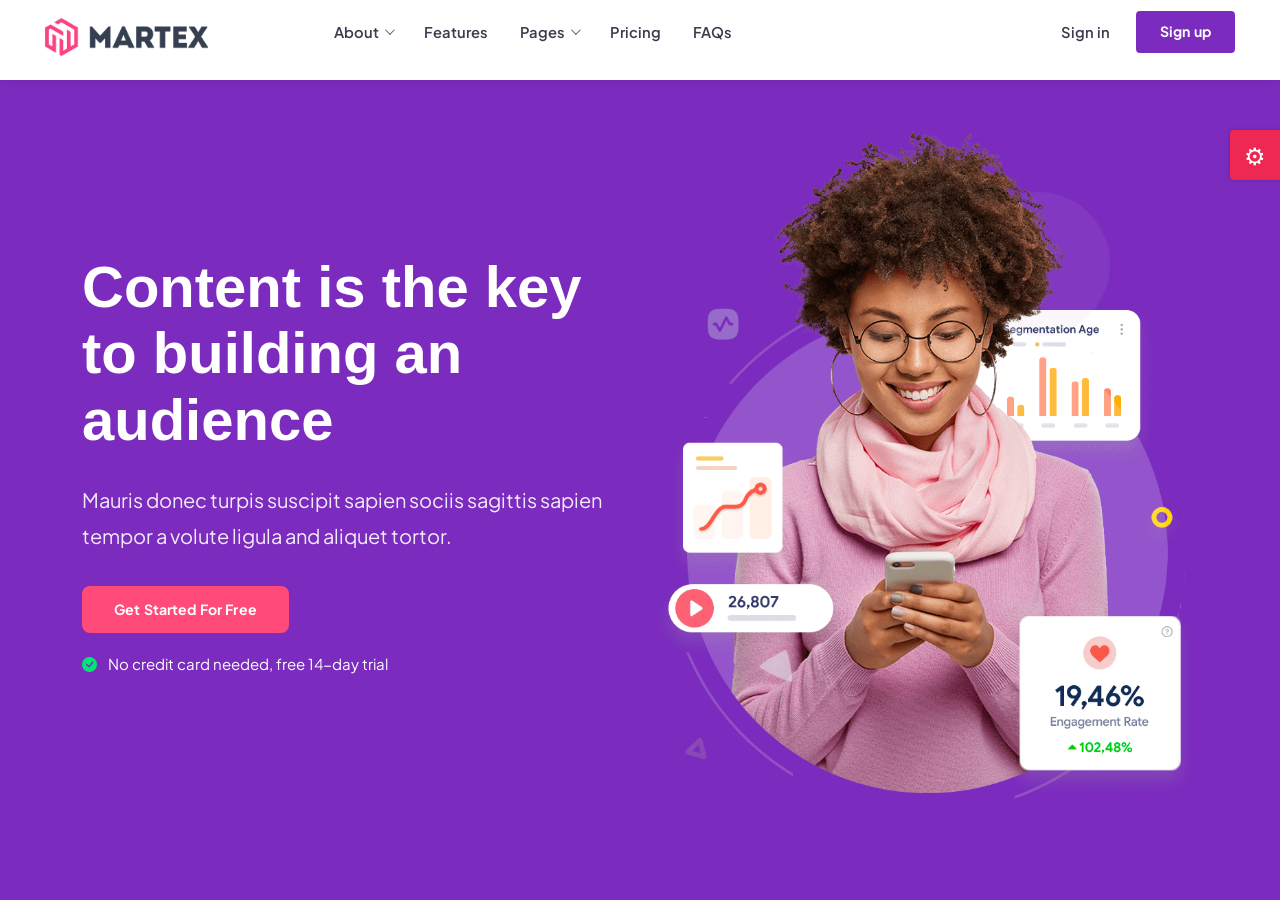
==== index.html @ 9a710af6 "Initial commit" ====
<!doctype html>
<html lang="en">

<head>
  <meta charset="utf-8">
  <meta name="viewport" content="width=device-width, initial-scale=1">
  <title>Martex - Tailwind CSS Software, SaaS &amp; Startup Template</title>
  <link href="https://cdn.jsdelivr.net/npm/bootstrap@5.3.3/dist/css/bootstrap.min.css" rel="stylesheet">
  <link rel="stylesheet" href="https://cdn.jsdelivr.net/npm/bootstrap-icons@1.11.3/font/bootstrap-icons.min.css">
  <!-- ✅ Your CSS -->
  <link rel="stylesheet" href="/css/style.css">
  <link rel="stylesheet" href="/css/responsive-style.css">
  
  <link rel="stylesheet" href="css/pink-theme.css" title="pink-theme">
  <link rel="alternate stylesheet" href="css/purple-theme.css" title="purple-theme">
  <link rel="alternate stylesheet" href="css/violet-theme.css" title="violet-theme">
  <link rel="alternate stylesheet" href="css/skyblue-theme.css" title="skyblue-theme">
  <link rel="alternate stylesheet" href="css/magenta-theme.css" title="magenta-theme">
  <link rel="alternate stylesheet" href="css/crocus-theme.css" title="crocus-theme">
  <link rel="alternate stylesheet" href="css/red-theme.css" title="red-theme">
  <link rel="alternate stylesheet" href="css/green-theme.css" title="green-theme">
</head>

<body>

  <div id="styleChanger" class="style-changer">

    <!-- Toggle Button -->
    <button class="changer-btn" id="toggleChanger">
      ⚙
    </button>

    <!-- Sidebar -->
    <div class="changer-body">

      <div class="text-center mb-4">
        <h5 class="theme-title">Dark Mode</h5>
        <p class="text-white">Color Scheme</p>
      </div>

      <div class="theme-grid">

        <img src="/assert/img/pink.jpg" onclick="chooseStyle('pink-theme',60)">

        <img src="/assert/img/purple.jpg" onclick="chooseStyle('purple-theme',60)">

        <img src="/assert/img/violet.jpg" onclick="chooseStyle('violet-theme',60)">

        <img src="/assert/img/skyblue.jpg" onclick="chooseStyle('skyblue-theme',60)">

        <img src="/assert/img/magenta.jpg" onclick="chooseStyle('magenta-theme',60)">

        <img src="/assert/img/crocus.jpg" onclick="chooseStyle('crocus-theme',60)">

        <img src="/assert/img/red.jpg" onclick="chooseStyle('red-theme',60)">

        <img src="/assert/img/green.jpg" onclick="chooseStyle('green-theme',60)">

      </div>

      <button class="btn btn-danger w-100 mt-4" onclick="resetTheme()">
        Reset Color
      </button>

    </div>

  </div>
  <div id="page" class="page font--jakarta">

    <!-- ═══════════════════════════════════════════
       HEADER
  ═══════════════════════════════════════════════ -->
    <header id="header" class="tra-menu navbar-light white-scroll w-full block">
      <div class="header-wrapper">

        <!-- Mobile top bar -->
        <div class="wsmobileheader clearfix">
          <span class="smllogo">
            <img src="/assert/img/logo-pink.png" alt="mobile-logo">
          </span>
          <a id="wsnavtoggle" class="wsanimated-arrow">
            <span></span>
          </a>
        </div>

        <!-- Desktop nav -->
        <div class="wsmainfull menu clearfix" id="wsmainfull">
          <div class="wsmainwp clearfix">

            <!-- Logo: dark version (white bg) -->
            <div class="desktoplogo">
              <a href="#hero-1" class="logo-black">
                <img class="light-theme-img" src="/assert/img/logo-pink.png" alt="logo">
                <img class="dark-theme-img" src="/assert/img/logo-pink-white.png" alt="logo">
              </a>
            </div>
            <!-- Logo: white version (transparent bg) -->
            <div class="desktoplogo">
              <a href="#hero-1" class="logo-white">
                <img src="/assert/img/logo-white.png" alt="logo">
              </a>
            </div>

            <nav class="wsmenu clearfix">
              <div class="overlapblackbg" id="overlay"></div>
              <ul class="wsmenu-list nav-theme">

                <!-- About (dropdown) -->
                <li aria-haspopup="true">
                  <span class="wsmenu-click" id="toggle-about">
                    <i class="wsmenu-arrow"></i>
                  </span>
                  <a href="#" class="h-link">About <i class="wsarrow"></i></a>
                  <ul class="sub-menu" id="sub-about">
                    <li><a href="#lnk-1">Why Martex?</a></li>
                    <li><a href="#lnk-2">Integrations</a></li>
                    <li><a href="#lnk-3">How It Works</a></li>
                    <li><a href="#features-2">Best Solutions</a></li>
                    <li><a href="#reviews-1">Testimonials</a></li>
                  </ul>
                </li>

                <!-- Features -->
                <li class="nl-simple" aria-haspopup="true">
                  <a href="#features-6" class="h-link">Features</a>
                </li>

                <!-- Pages (mega menu) -->
                <li aria-haspopup="true" class="mg_link">
                  <span class="wsmenu-click" id="toggle-pages">
                    <i class="wsmenu-arrow"></i>
                  </span>
                  <a href="#" class="h-link">Pages <span class="wsarrow"></span></a>
                  <div class="wsmegamenu w-75 clearfix" id="mega-pages">
                    <div class="container">
                      <div class="flex flex-wrap">
                        <ul class="lg:w-3/12 link-list">
                          <li class="fst-li"><a href="about.html">About Us</a></li>
                          <li><a href="team.html">Our Team</a></li>
                          <li><a href="careers.html">Careers <span class="sm-info">4</span></a></li>
                          <li><a href="career-role.html">Career Details</a></li>
                          <li><a href="contacts.html">Contact Us</a></li>
                        </ul>
                        <ul class="lg:w-3/12 link-list">
                          <li class="fst-li"><a href="features.html">Core Features</a></li>
                          <li><a href="projects.html">Our Projects</a></li>
                          <li><a href="project-details.html">Project Details</a></li>
                          <li><a href="reviews.html">Testimonials</a></li>
                          <li><a href="download.html">Download Page</a></li>
                        </ul>
                        <ul class="lg:w-3/12 link-list">
                          <li class="fst-li"><a href="pricing-1.html">Pricing Page #1</a></li>
                          <li><a href="pricing-2.html">Pricing Page #2</a></li>
                          <li><a href="faqs.html">FAQs Page</a></li>
                          <li><a href="help-center.html">Help Center</a></li>
                          <li><a href="404.html">404 Page</a></li>
                        </ul>
                        <ul class="lg:w-3/12 link-list">
                          <li class="fst-li"><a href="blog-listing.html">Blog Listing</a></li>
                          <li><a href="single-post.html">Single Blog Post</a></li>
                          <li><a href="login-2.html">Login Page</a></li>
                          <li><a href="signup-2.html">Signup Page</a></li>
                          <li><a href="reset-password.html">Reset Password</a></li>
                        </ul>
                      </div>
                    </div>
                  </div>
                </li>

                <!-- Pricing -->
                <li class="nl-simple" aria-haspopup="true">
                  <a href="pricing-1.html" class="h-link">Pricing</a>
                </li>

                <!-- FAQs -->
                <li class="nl-simple" aria-haspopup="true">
                  <a href="#faqs-3" class="h-link">FAQs</a>
                </li>

                <!-- Sign In -->
                <li class="nl-simple reg-fst-link mobile-last-link" aria-haspopup="true">
                  <a href="login-2.html" class="h-link">Sign in</a>
                </li>

                <!-- Sign Up -->
                <li class="nl-simple" aria-haspopup="true">
                  <a href="signup-2.html" class="btn r-04 btn--theme hover--tra-white last-link">Sign up</a>
                </li>

              </ul>
            </nav>
          </div>
        </div><!-- /wsmainfull -->

      </div>
    </header>
    <!-- /HEADER -->


    <!-- Hero Section -->

    <section id="hero-1" class="hero-section">
      <div class="container">
        <div class="row align-items-center">

          <!-- Left Content -->
          <div class="col-lg-6">
            <div class="hero-content">

              <h1 class="hero-title">
                Content is the key to building an audience
              </h1>

              <p class="hero-text">
                Mauris donec turpis suscipit sapien sociis sagittis sapien tempor a volute ligula and aliquet tortor.
              </p>

              <a href="#banner-3" class="btn hero-btn">
                Get Started For Free
              </a>

              <p class="hero-badge">
                <i class="bi bi-check-circle-fill"></i>
                No credit card needed, free 14-day trial
              </p>

            </div>
          </div>

          <!-- Right Image -->
          <div class="col-lg-6 text-center">
            <div class="hero-image">
              <img src="/assert/img/hero-1-img.png" alt="Hero Image" class="img-fluid">
            </div>
          </div>

        </div>
      </div>
    </section>
    <!-- End hero section -->
  </div><!-- /page -->

  <script src="https://cdn.jsdelivr.net/npm/bootstrap@5.3.8/dist/js/bootstrap.bundle.min.js"
    integrity="sha384-FKyoEForCGlyvwx9Hj09JcYn3nv7wiPVlz7YYwJrWVcXK/BmnVDxM+D2scQbITxI"
    crossorigin="anonymous"></script>
    <script src="/js/javascript.js"></script>

</body>

</html>
---- css/style.css ----
/* ============================================================
   MARTEX — Navigation CSS
   Matches: martex-tailwindcss.ibthemespro.com/demo-1.html
   Font: Plus Jakarta Sans (loaded via @import)
   ============================================================ */

@import url('https://fonts.googleapis.com/css2?family=Plus+Jakarta+Sans:wght@400;500;600;700;800&display=swap');

/* ─── CSS Variables ─────────────────────────────────────── */
:root {
  --pink:        #f74780;
  --pink-dark:   #e03268;
  --dark:        #1d1d1d;
  --dark-nav:    #0e0e1a;
  --text-nav:    #3b3b4f;
  --text-sub:    #5e6278;
  --white:       #ffffff;
  --light-bg:    #f8f9fc;
  --border:      #e8ecf0;
  --shadow-sm:   0 2px 12px rgba(0,0,0,.08);
  --shadow-md:   0 8px 40px rgba(0,0,0,.12);
  --radius:      6px;
  --transition:  all 0.3s ease;
}

/* ─── Reset / Base ──────────────────────────────────────── */
*, *::before, *::after { box-sizing: border-box; margin: 0; padding: 0; }

html { scroll-behavior: smooth; }

body {
  font-family: 'Plus Jakarta Sans', sans-serif;
  color: var(--text-nav);
  background: var(--white);
  -webkit-font-smoothing: antialiased;
}

a { text-decoration: none; color: inherit; }
ul { list-style: none; }
img { display: block; max-width: 100%; }

/* ─── Page Wrapper ──────────────────────────────────────── */
#page { width: 100%; }

/* ─── HEADER ────────────────────────────────────────────── */
#header {
  position: relative;
}

/* Transparent menu that turns white on scroll */
#header.tra-menu .header-wrapper {
  background: transparent;
  transition: var(--transition);
}

#header.tra-menu.white-scroll .header-wrapper,
#header.white-header .header-wrapper {
  background: var(--white);
  box-shadow: var(--shadow-sm);
}

.header-wrapper {
  position: fixed;
  top: 0;
  left: 0;
  right: 0;
  z-index: 1030;
  transition: background 0.35s ease, box-shadow 0.35s ease;
}

/* ─── MOBILE HEADER BAR ─────────────────────────────────── */
.wsmobileheader {
  display: none;
  align-items: center;
  justify-content: space-between;
  padding: 14px 20px;
  background: var(--white);
  border-bottom: 1px solid var(--border);
}

.smllogo img { max-height: 34px; width: auto; }

/* Hamburger / animated arrow */
#wsnavtoggle {
  display: flex;
  flex-direction: column;
  justify-content: center;
  gap: 5px;
  width: 30px;
  height: 30px;
  cursor: pointer;
}

#wsnavtoggle span,
#wsnavtoggle span::before,
#wsnavtoggle span::after {
  display: block;
  width: 24px;
  height: 2px;
  background: var(--dark);
  border-radius: 2px;
  transition: var(--transition);
}

#wsnavtoggle span { position: relative; }
#wsnavtoggle span::before,
#wsnavtoggle span::after {
  content: '';
  position: absolute;
  left: 0;
}
#wsnavtoggle span::before { top: -7px; }
#wsnavtoggle span::after  { top:  7px; }

/* Open state */
#wsnavtoggle.open span      { background: transparent; }
#wsnavtoggle.open span::before { transform: rotate(45deg);  top: 0; }
#wsnavtoggle.open span::after  { transform: rotate(-45deg); top: 0; }

/* ─── FULL-WIDTH MENU WRAPPER ───────────────────────────── */
.wsmainfull {
  padding: 0;
  width: 100%;
  position: relative;
}

.wsmainwp {
  max-width: 1230px;
  margin: 0 auto;
  padding: 0 20px;
  display: flex;
  align-items: center;
  height: 80px;
}

/* ─── DESKTOP LOGO ──────────────────────────────────────── */
.desktoplogo { flex-shrink: 0; margin-right: 40px; }
.desktoplogo img { max-height: 38px; width: auto; }

/* Logo swap: transparent bg shows white logo, white bg shows dark logo */
.logo-black  { display: inline-flex; }
.logo-white  { display: none; }

.dark-theme-img { display: none; }

/* ─── NAV ───────────────────────────────────────────────── */
.wsmenu { flex: 1; }

.wsmenu-list {
  display: flex;
  align-items: center;
  gap: 4px;
  height: 100% !important;           /* override inline style */
}

/* Top-level nav items */
.wsmenu-list > li {
  position: relative;
  height: 80px;
  display: flex;
  align-items: center;
}

.wsmenu-list > li > a.h-link,
.wsmenu-list > li > span.wsmenu-click + a.h-link {
  display: flex;
  align-items: center;
  gap: 4px;
  padding: 0 14px;
  font-size: 0.92rem;
  font-weight: 600;
  color: var(--text-nav);
  white-space: nowrap;
  transition: color 0.2s;
  cursor: pointer;
}

.wsmenu-list > li > a.h-link:hover { color: var(--pink); }

/* Arrow icon on dropdown triggers */
.wsarrow {
  display: inline-block;
  border: solid var(--text-sub);
  border-width: 0 1.5px 1.5px 0;
  padding: 3px;
  transform: rotate(45deg) translateY(-2px);
  transition: transform 0.2s;
  margin-left: 2px;
}

li:hover .wsarrow,
li.active .wsarrow {
  transform: rotate(-135deg) translateY(-2px);
}

/* Hide the click-span on desktop */
.wsmenu-click { display: none; }

/* ─── DROPDOWN SUB-MENU ─────────────────────────────────── */
.sub-menu {
  display: none !important;           /* hidden by default (override inline) */
  position: absolute;
  top: calc(100% - 2px);
  left: 0;
  min-width: 200px;
  background: var(--white);
  border: 1px solid var(--border);
  border-radius: var(--radius);
  box-shadow: var(--shadow-md);
  padding: 10px 0;
  z-index: 1100;
}

li:hover > .sub-menu { display: block !important; }

.sub-menu li a {
  display: block;
  padding: 9px 20px;
  font-size: 0.88rem;
  font-weight: 500;
  color: var(--text-sub);
  transition: color 0.2s, background 0.2s;
  white-space: nowrap;
}

.sub-menu li a:hover {
  color: var(--pink);
  background: #fdf0f4;
}

/* ─── MEGA MENU ─────────────────────────────────────────── */
.mg_link { position: static; }

.wsmegamenu {
  display: none !important;
  position: absolute;
  top: calc(100% - 2px);
  left: 50%;
  transform: translateX(-50%);
  width: 75vw;
  max-width: 860px;
  background: var(--white);
  border: 1px solid var(--border);
  border-radius: var(--radius);
  box-shadow: var(--shadow-md);
  padding: 28px 30px 22px;
  z-index: 1100;
}

.mg_link:hover > .wsmegamenu { display: block !important; }

.wsmegamenu .container { max-width: 100%; }

.wsmegamenu .link-list { padding: 0; }

.wsmegamenu .link-list li.fst-li { padding-top: 0; }

.wsmegamenu .link-list li a {
  display: block;
  padding: 7px 0;
  font-size: 0.87rem;
  font-weight: 500;
  color: var(--text-sub);
  transition: color 0.2s;
  white-space: nowrap;
}

.wsmegamenu .link-list li a:hover { color: var(--pink); }

/* Mega menu column grid */
.wsmegamenu .flex { display: flex; flex-wrap: wrap; }
.wsmegamenu .lg\:w-3\/12 { width: 25%; padding: 0 15px; }

/* Badge */
.sm-info {
  display: inline-flex;
  align-items: center;
  justify-content: center;
  min-width: 18px;
  height: 18px;
  padding: 0 5px;
  background: var(--pink);
  color: var(--white);
  font-size: 0.7rem;
  font-weight: 700;
  border-radius: 20px;
  margin-left: 6px;
  line-height: 1;
}

/* ─── RIGHT-SIDE LINKS (Sign in / Sign up) ──────────────── */
.wsmenu-list > li.reg-fst-link { margin-left: auto; }

.wsmenu-list .last-link { margin-left: 8px; }

/* Overlap overlay (mobile) */
.overlapblackbg { display: none; }

/* ─── BUTTON STYLES ─────────────────────────────────────── */
.btn {
  display: inline-flex;
  align-items: center;
  justify-content: center;
  padding: 9px 22px;
  font-size: 0.88rem;
  font-weight: 700;
  letter-spacing: 0.01em;
  border-radius: var(--radius);
  transition: var(--transition);
  cursor: pointer;
  border: 2px solid transparent;
  white-space: nowrap;
  line-height: 1.4;
}

.r-04 { border-radius: 4px; }

/* Theme button (pink) */
.btn--theme {
  background: var(--pink);
  color: var(--white);
  border-color: var(--pink);
}

.btn--theme:hover,
.hover--tra-white:hover {
  background: transparent;
  color: var(--pink);
  border-color: var(--pink);
}

/* ─── TRANSPARENT HEADER VARIANT ───────────────────────── */
/* When header is transparent (top of page), show white logo + white links */
#header.tra-menu:not(.white-scroll) .wsmenu-list > li > a.h-link {
  color: rgba(255,255,255,0.85);
}

#header.tra-menu:not(.white-scroll) .wsmenu-list > li > a.h-link:hover {
  color: var(--white);
}

#header.tra-menu:not(.white-scroll) .wsarrow {
  border-color: rgba(255,255,255,0.7);
}

#header.tra-menu:not(.white-scroll) .logo-black { display: none; }
#header.tra-menu:not(.white-scroll) .logo-white { display: inline-flex; }

#header.tra-menu:not(.white-scroll) .btn--theme {
  background: var(--white);
  color: var(--pink);
  border-color: var(--white);
}

#header.tra-menu:not(.white-scroll) .btn--theme:hover {
  background: transparent;
  color: var(--white);
  border-color: var(--white);
}

/* ─── UTILITY ───────────────────────────────────────────── */
.clearfix::after { content: ''; display: table; clear: both; }
.w-full { width: 100%; }

/* ════════════════════════════════════════════════════════════
   RESPONSIVE — Tablet ≤ 991px
   ════════════════════════════════════════════════════════════ */
@media (max-width: 991px) {

  /* Show mobile bar */
  .wsmobileheader { display: flex; }

  /* Desktop logo hidden */
  .desktoplogo { display: none !important; }

  /* Main wrapper becomes a slide-in drawer */
  .wsmainfull {
    position: fixed;
    top: 0;
    left: -280px;
    width: 280px;
    height: 100vh;
    background: var(--white);
    box-shadow: 4px 0 30px rgba(0,0,0,.15);
    overflow-y: auto;
    padding: 70px 0 40px;
    transition: left 0.35s cubic-bezier(0.4,0,0.2,1);
    z-index: 1032;
  }

  .wsmainfull.open { left: 0; }

  .wsmainwp {
    height: auto;
    padding: 0;
    display: block;
  }

  /* Overlay */
  .overlapblackbg {
    display: block;
    position: fixed;
    inset: 0;
    background: rgba(0,0,0,.5);
    z-index: 1031;
    opacity: 0;
    visibility: hidden;
    transition: opacity 0.35s ease, visibility 0.35s ease;
  }

  .wsmainfull.open ~ .overlapblackbg,
  .wsmenu.open .overlapblackbg {
    opacity: 1;
    visibility: visible;
  }

  /* Nav list stacked */
  .wsmenu { width: 100%; }
  .wsmenu-list { flex-direction: column; align-items: stretch; gap: 0; height: auto !important; }

  .wsmenu-list > li {
    height: auto;
    border-bottom: 1px solid var(--border);
  }

  .wsmenu-list > li > a.h-link {
    padding: 14px 22px;
    font-size: 0.95rem;
    color: var(--text-nav);
    justify-content: space-between;
  }

  /* Click toggle for mobile sub-menus */
  .wsmenu-click {
    display: flex;
    align-items: center;
    justify-content: center;
    position: absolute;
    right: 0;
    top: 0;
    width: 50px;
    height: 52px;
    cursor: pointer;
    z-index: 2;
  }

  .wsmenu-arrow {
    display: block;
    width: 8px;
    height: 8px;
    border: solid var(--text-sub);
    border-width: 0 2px 2px 0;
    transform: rotate(45deg);
    transition: transform 0.2s;
  }

  .ws-activearrow .wsmenu-arrow { transform: rotate(-135deg); }

  /* Sub-menu mobile */
  .sub-menu {
    position: static !important;
    display: none !important;
    box-shadow: none;
    border: none;
    border-radius: 0;
    padding: 0;
    background: var(--light-bg);
  }

  .sub-menu.mobile-open { display: block !important; }

  .sub-menu li a {
    padding: 11px 22px 11px 36px;
    border-bottom: 1px solid var(--border);
    font-size: 0.88rem;
  }

  /* Mega menu mobile */
  .wsmegamenu {
    position: static !important;
    display: none !important;
    transform: none !important;
    width: 100% !important;
    max-width: 100% !important;
    box-shadow: none;
    border: none;
    border-radius: 0;
    padding: 10px 0 0;
    background: var(--light-bg);
  }

  .wsmegamenu.mobile-open { display: block !important; }

  .wsmegamenu .flex { flex-direction: column; }
  .wsmegamenu .lg\:w-3\/12 { width: 100%; padding: 0; }

  .wsmegamenu .link-list li a {
    padding: 10px 22px 10px 36px;
    border-bottom: 1px solid var(--border);
  }

  /* Right-side auth links */
  .wsmenu-list > li.reg-fst-link { margin-left: 0; }
  .wsmenu-list > li.nl-simple.mobile-last-link > a,
  .wsmenu-list > li.nl-simple > a.last-link {
    margin: 16px 22px;
    width: calc(100% - 44px);
    justify-content: center;
  }

  .btn { width: auto; text-align: center; }
}

/* ════════════════════════════════════════════════════════════
   RESPONSIVE — Small Mobile ≤ 575px
   ════════════════════════════════════════════════════════════ */
@media (max-width: 575px) {
  .wsmainfull { width: 260px; left: -260px; }

  .wsmobileheader { padding: 12px 16px; }

  .smllogo img { max-height: 30px; }
}

/* ════════════════════════════════════════════════════════════
   SCROLL BEHAVIOR — JS helper classes
   ════════════════════════════════════════════════════════════ */

/* Once user scrolls down, add .scrolled to #header via JS */
#header.scrolled .header-wrapper {
  background: var(--white) !important;
  box-shadow: var(--shadow-sm) !important;
}

#header.scrolled .wsmenu-list > li > a.h-link { color: var(--text-nav); }
#header.scrolled .logo-black { display: inline-flex !important; }
#header.scrolled .logo-white { display: none !important; }
#header.scrolled .btn--theme {
  background: var(--pink);
  color: var(--white);
  border-color: var(--pink);
}


/* COLOR CHANGE */

:root{
    --theme-color:#7b2cbf;
}

.style-changer{
    position:fixed;
    top:100px;
    right:-250px;
    width:250px;
    z-index:9999;
    transition:.4s ease;
}

.style-changer.active{
    right:0;
}

.changer-btn{
    position:absolute;
    left:-50px;
    top:20px;
    width:50px;
    height:50px;
    border:none;
    background:#ef2853;
    color:#fff;
    font-size:24px;
    cursor:pointer;
    border-radius:5px 0 0 5px;
}

.changer-body{
    background:#2b2e37;
    padding:25px;
    min-height:400px;
}

.theme-title{
    color:#fff;
    border:2px solid #fff;
    padding:8px;
    border-radius:5px;
}

.theme-grid{
    display:grid;
    grid-template-columns:repeat(4,1fr);
    gap:10px;
}

.theme-grid img{
    width:50px;
    height:50px;
    border-radius:8px;
    cursor:pointer;
    transition:.3s;
}

.theme-grid img:hover{
    transform:scale(1.1);
}



/* HERO SECTON */
#hero-1 {
    position: relative;
    z-index: 3;
    width: 100%;

    background-image: url('./images/hero-1.jpg');
    background-repeat: no-repeat;
    background-position: center center;
    background-size: cover;
    background-attachment: fixed;

    padding-top: 130px;
    padding-bottom: 100px;
}

#hero-1:before {
    content: '';
    position: absolute;
    top: 0;
    left: 0;
    width: 100%;
    height: 100%;
    background: var(--overlay);
    z-index: -1;
} 

/* Custom Responsive Sizing and Spacing for Hero Section */

.hero-title {
  font-family: 'Jakarta', sans-serif;
  font-weight: 700;
  line-height: 1.25;
}

.hero-desc {
  padding-right: 2%;
}

.hero-badge {
  padding: 0 !important;
}



.hero-section {
    padding: 120px 0 80px;
    background: linear-gradient(135deg, #7b3ff2, #9d4edd);
    overflow: hidden;
}

.hero-content {
    color: #fff;
}

.hero-title {
    font-size: 58px;
    font-weight: 700;
    line-height: 1.15;
    margin-bottom: 25px;
}

.hero-text {
    font-size: 20px;
    line-height: 1.8;
    margin-bottom: 30px;
    opacity: 0.9;
}

.hero-btn {
    background: #ff4d7d;
    color: #fff;
    padding: 14px 32px;
    border-radius: 6px;
    font-weight: 600;
    text-decoration: none;
    display: inline-block;
    transition: .3s;
}

.hero-btn:hover {
    background: #fff;
    color: #7b3ff2;
}

.hero-badge {
    margin-top: 20px;
    font-size: 15px;
    color: #fff;
}

.hero-badge i {
    margin-right: 8px;
    color: #00e676;
}

.hero-image img {
    max-width: 100%;
    animation: float 4s ease-in-out infinite;
}

@keyframes float {
    0% {
        transform: translateY(0);
    }

    50% {
        transform: translateY(-12px);
    }

    100% {
        transform: translateY(0);
    }
}

/* Tablet */
@media (max-width: 991px) {
    .hero-section {
        padding: 100px 0 60px;
        text-align: center;
    }

    .hero-title {
        font-size: 42px;
    }

    .hero-image {
        margin-top: 50px;
    }
}

/* Mobile */
@media (max-width: 576px) {
    .hero-title {
        font-size: 32px;
    }

    .hero-text {
        font-size: 16px;
    }

    .hero-btn {
        width: 100%;
        padding: 12px 20px;
    }

    .hero-badge {
        font-size: 14px;
    }
}


:root{
    --theme-color:#7b2cbf;
}

.btn--theme,
.hero-btn{
    background: var(--theme-color);
    border-color: var(--theme-color);
}

.hero-section{
    background: var(--theme-color);
}


.style-changer {
    position: fixed;
    top: 100px;
    right: -238px;
    width: 238px;
    z-index: 9999;
    transition: all .4s ease;
}

.style-changer.active {
    right: 0;
}









/* .................................................................... */


/* =========================
   STYLE CHANGER
========================= */

.style-changer {
    position: fixed;
    top: 100px;
    right: -238px;
    width: 238px;
    z-index: 9999;
    transition: all 0.4s ease-in-out;
}

.style-changer.active {
    right: 0;
}

.changer-btn {
    position: absolute;
    left: -50px;
    top: 30px;
    width: 50px;
    height: 50px;
    border: none;
    cursor: pointer;
    background: #ef2853;
    color: #fff;
    font-size: 24px;
    border-radius: 4px 0 0 4px;
    box-shadow: 0 0 5px rgba(0,0,0,.2);
}

.changer-body {
    background: #2b2e37;
    min-height: 425px;
    padding: 25px;
    border-radius: 4px 0 0 4px;
    overflow-y: auto;
}

.theme-title {
    color: #fff;
    border: 2px solid #fff;
    border-radius: 5px;
    padding: 10px;
    font-weight: 600;
}

.theme-grid {
    display: grid;
    grid-template-columns: repeat(4, 1fr);
    gap: 10px;
}

.theme-grid img {
    width: 50px;
    height: 50px;
    border-radius: 8px;
    cursor: pointer;
    transition: 0.3s;
    object-fit: cover;
}

.theme-grid img:hover {
    transform: scale(1.1);
}

.theme-grid img:active {
    transform: scale(.95);
}

/* =========================
   RESPONSIVE
========================= */

@media (max-width: 767px) {
    .style-changer {
        display: none;
    }
}

.hero-btn {
    background-color: #ff4a7a !important; 
    color: #ffffff !important;            
    font-weight: 700;                    
    padding: 14px 32px;                   
    border-radius: 8px;                   
    border: none;
    transition: background-color 0.3s ease;
}

.hero-btn:hover {
    background-color: #e03b68 !important;
    color: #ffffff !important;
}
---- css/responsive-style.css ----
/* HERO SECTION */

@media (max-width: 1199px) {
    #hero-1 {
        padding-top: 120px;
        padding-bottom: 80px;
    }
}

@media (max-width: 991px) {
    #hero-1 {
        margin-top: 80px;
        padding: 70px 0;
    }
}

@media (max-width: 767px) {
    #hero-1 {
        width: auto;
        background-attachment: scroll;
    }
}


@media (min-width: 1200px) { /* xl */
  .hero-title { font-size: 3.625rem !important; margin-bottom: 28px !important; }
  .hero-text { margin-bottom: 32px !important; }
  .hero-badge { margin: 20px 0 0 0 !important; }
}

@media (min-width: 992px) and (max-width: 1199.98px) { /* lg to xl */
  .hero-title { font-size: 3.375rem !important; margin-bottom: 24px !important; }
  .hero-text { margin-bottom: 28px !important; }
  .hero-badge { margin-top: 15px !important; margin-bottom: 0 !important; margin-left: 0 !important; margin-right: 0 !important; }
}

@media (min-width: 768px) and (max-width: 991.98px) { /* md to lg */
  .hero-title { font-size: 3.08823rem !important; margin-bottom: 18px !important; }
  .hero-text { padding-right: 0; margin-bottom: 24px !important; }
  .hero-badge { margin-top: 13px !important; margin-bottom: 0 !important; margin-left: 0 !important; margin-right: 0 !important; }
}

@media (min-width: 576px) and (max-width: 767.98px) { /* sm to md */
  .hero-txt-wrapper { padding-left: 3%; padding-right: 3%; padding-top: 0; padding-bottom: 0; }
  .hero-title { font-size: 2.5rem !important; line-height: 1.35 !important; margin-bottom: 15px !important; }
  .hero-text { margin-bottom: 25px !important; }
  .hero-badge { margin-top: 15px !important; margin-bottom: 0 !important; margin-left: 0 !important; margin-right: 0 !important; }
}

@media (max-width: 575.98px) { /* Extra small to sm */
  .hero-title { font-size: 2.0625rem !important; line-height: 1.35 !important; margin-bottom: 18px !important; }
  .hero-text { margin-bottom: 25px !important; }
  .hero-badge { margin-top: 18px !important; margin-bottom: 0 !important; }
}
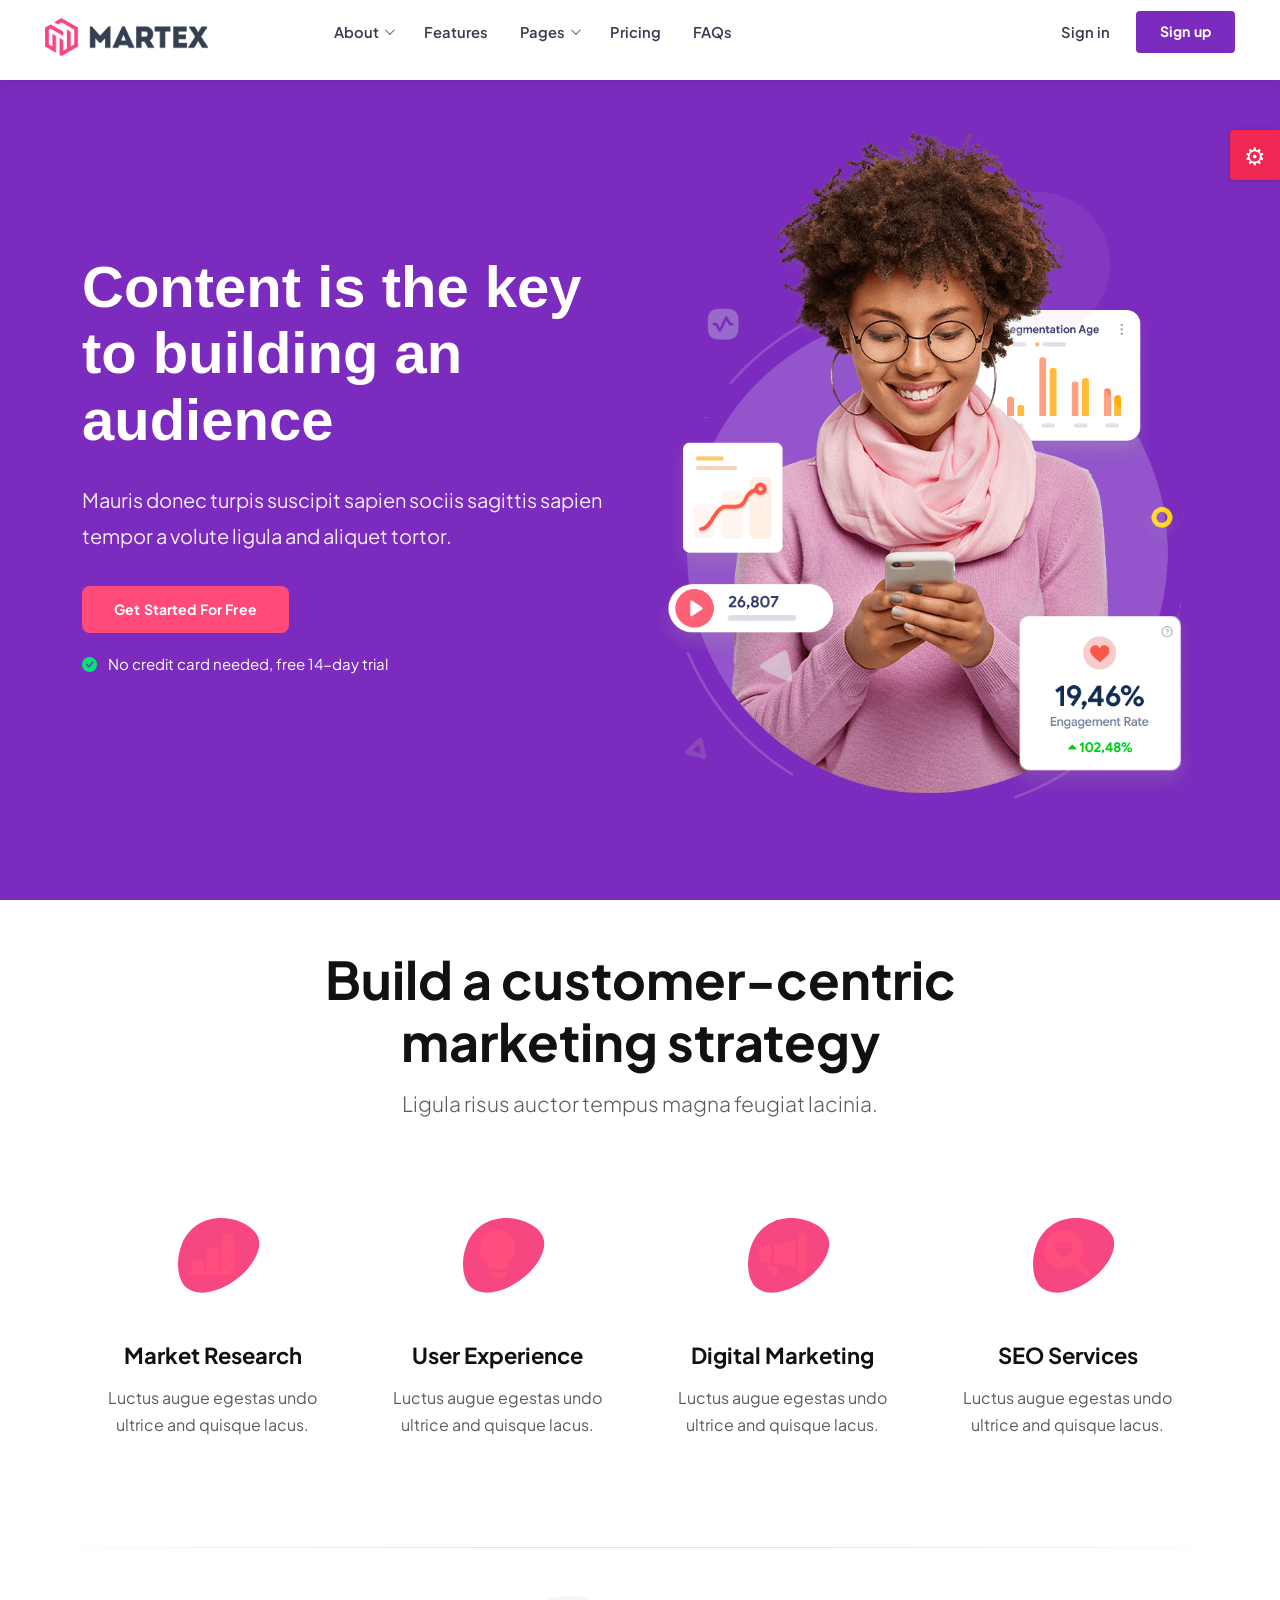
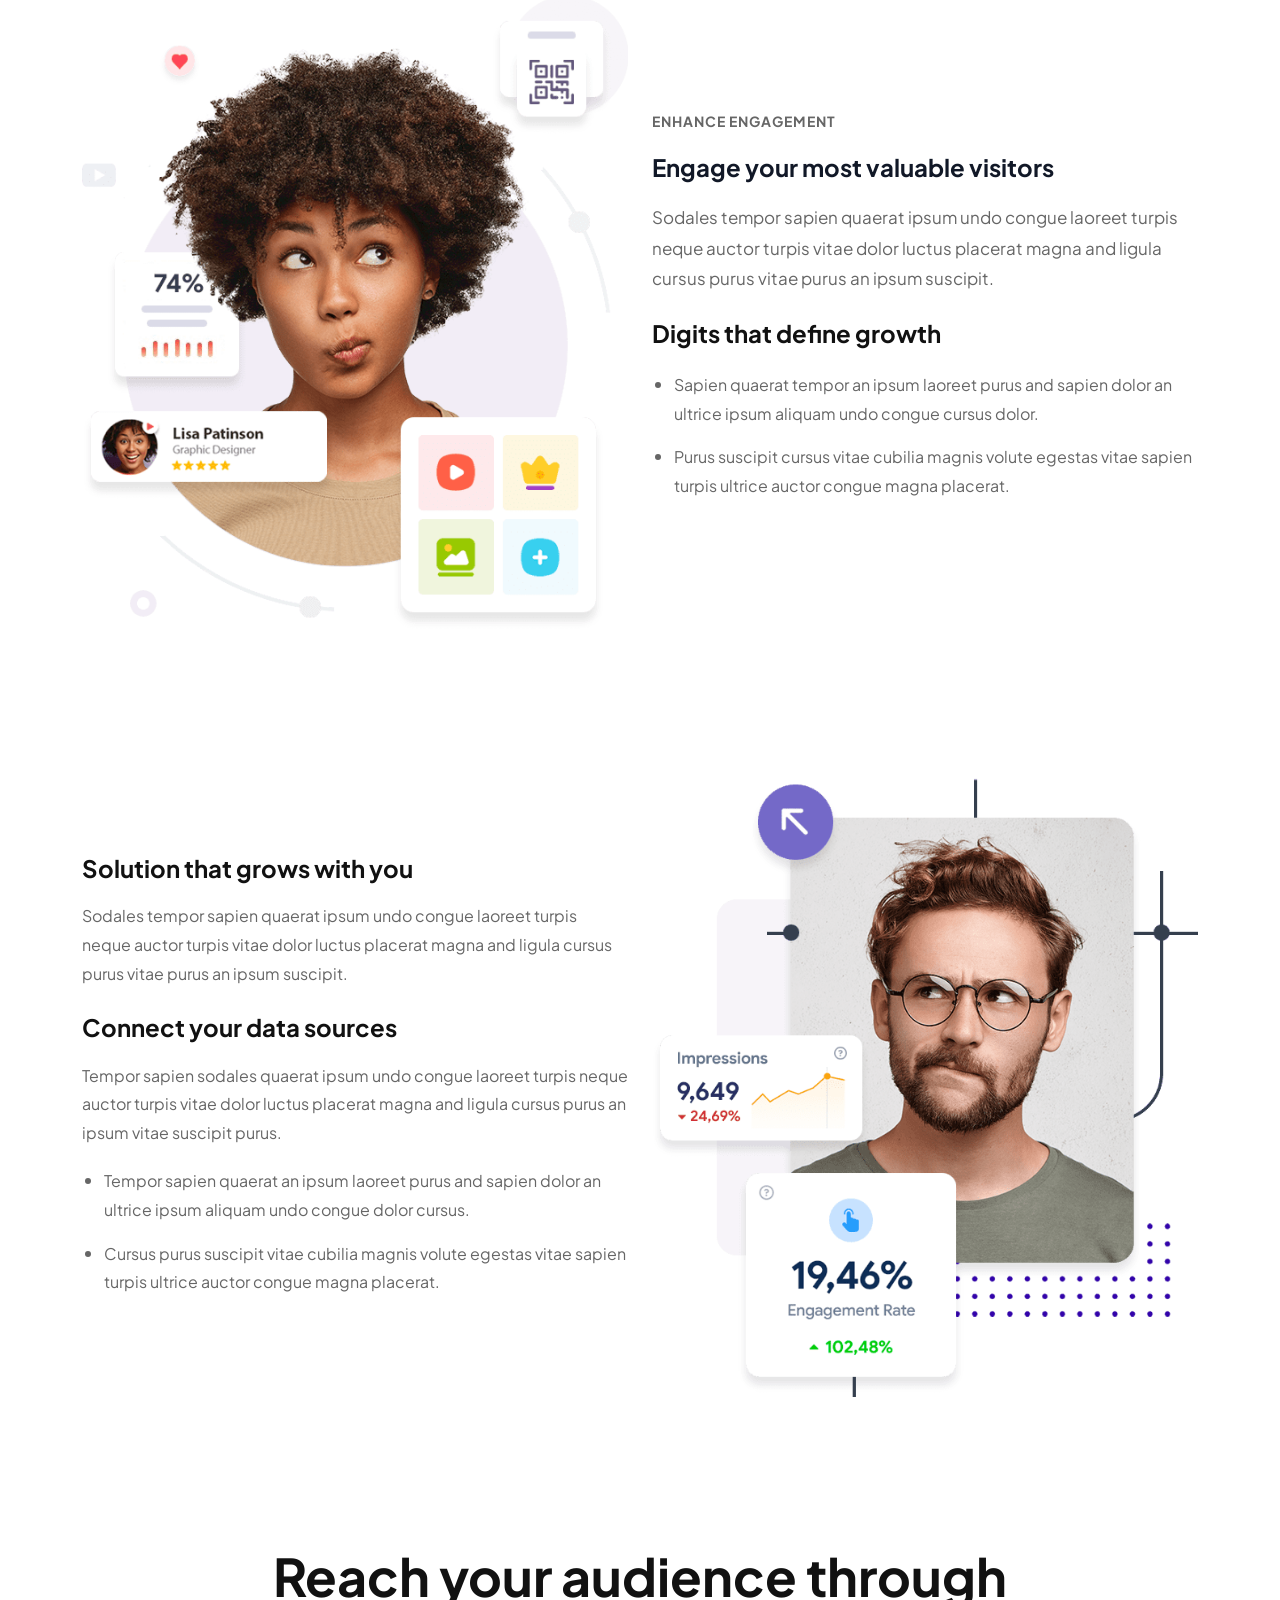
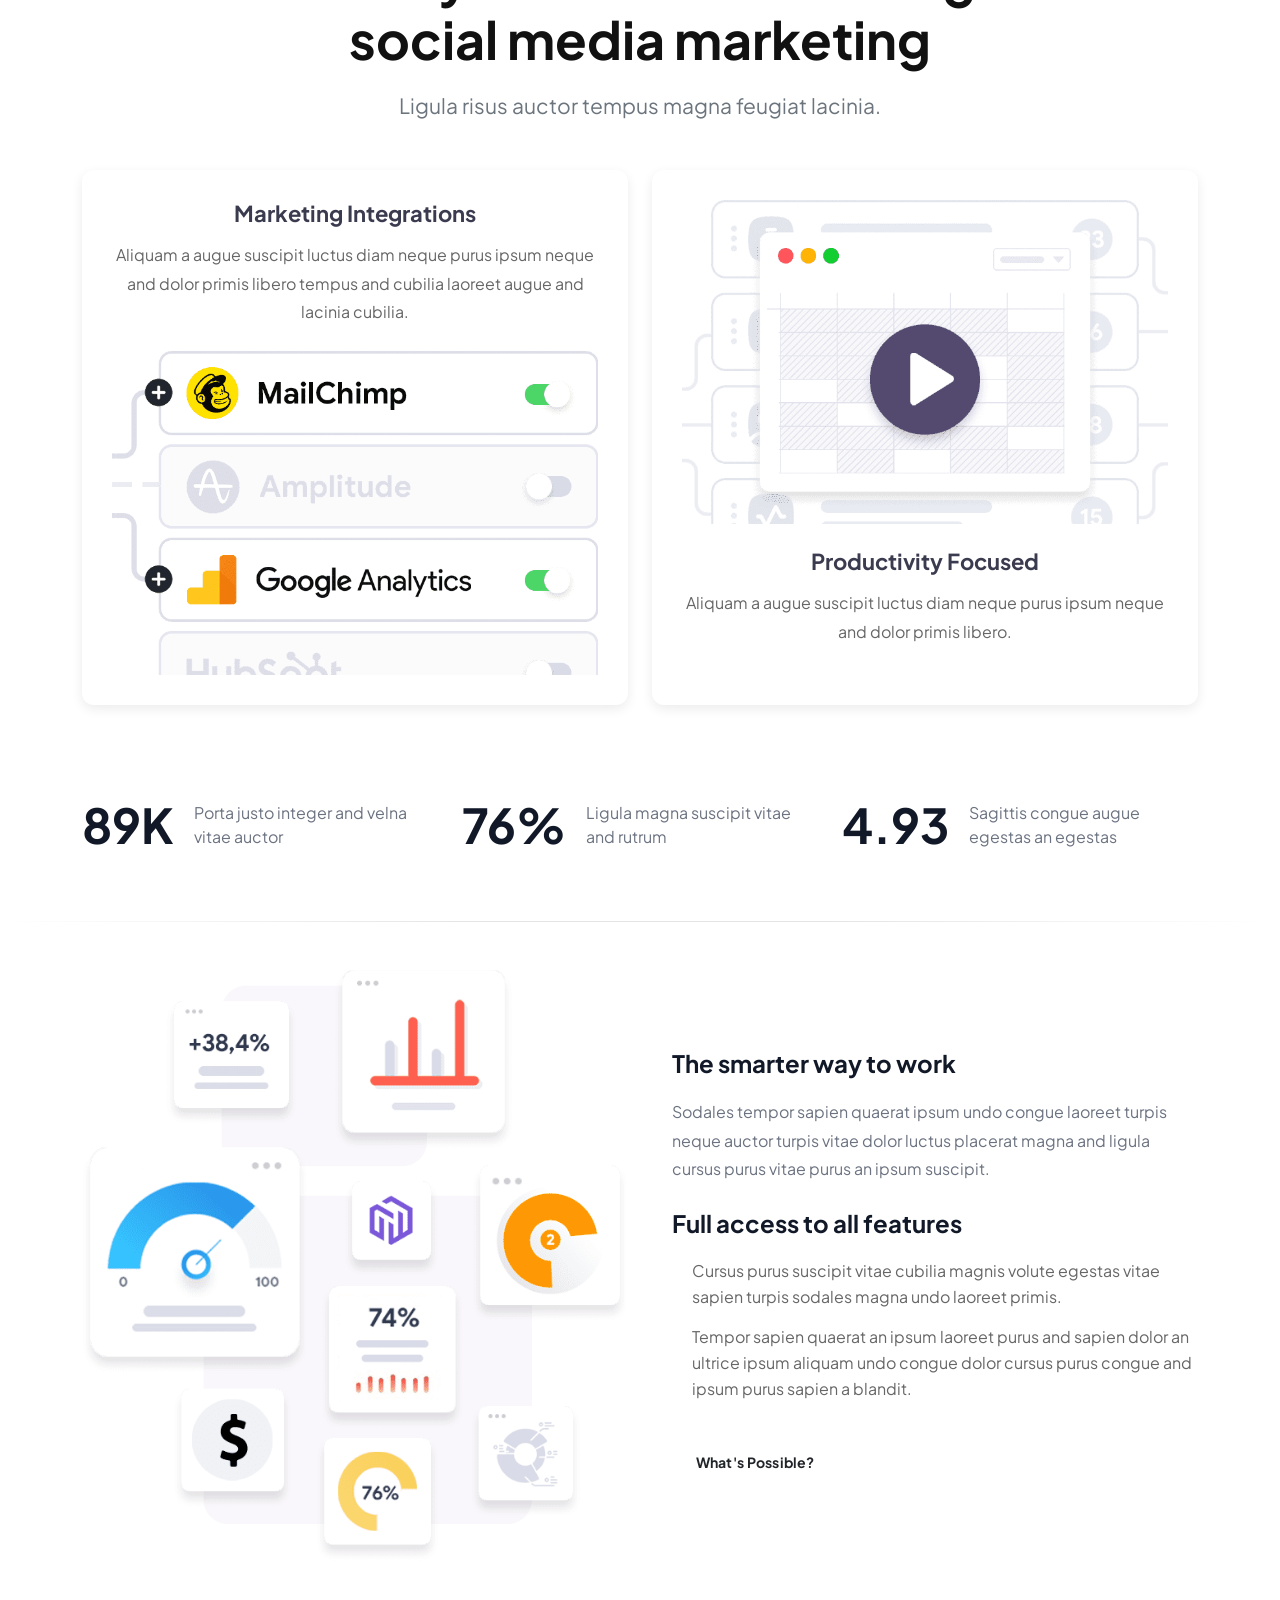
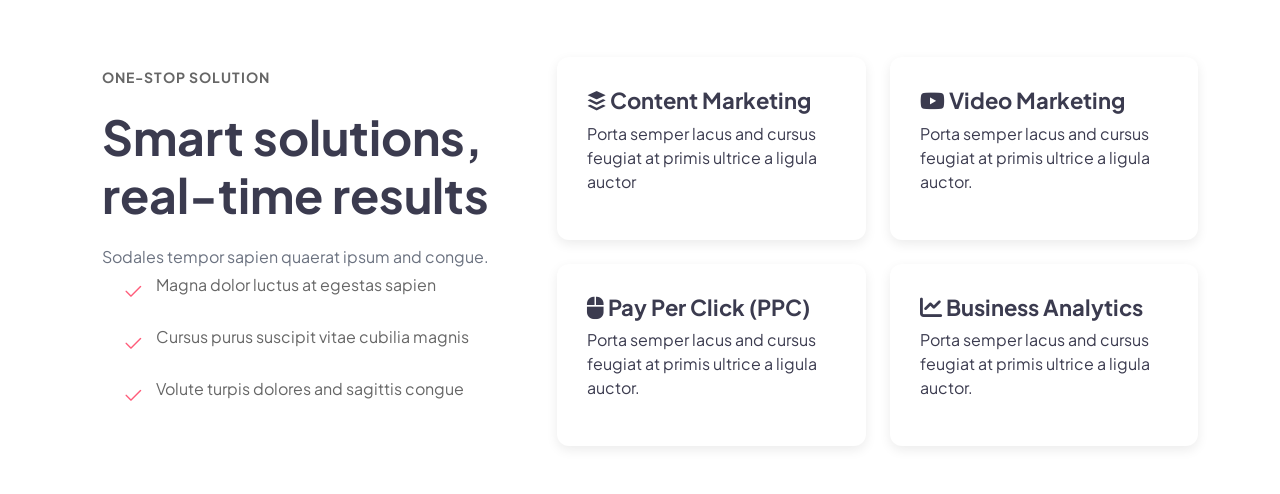
==== commit 9a4432f2: "First Commit" ====
--- a/index.html
+++ b/index.html
@@ -10,7 +10,7 @@
   <!-- ✅ Your CSS -->
   <link rel="stylesheet" href="/css/style.css">
   <link rel="stylesheet" href="/css/responsive-style.css">
-  
+
   <link rel="stylesheet" href="css/pink-theme.css" title="pink-theme">
   <link rel="alternate stylesheet" href="css/purple-theme.css" title="purple-theme">
   <link rel="alternate stylesheet" href="css/violet-theme.css" title="violet-theme">
@@ -19,6 +19,10 @@
   <link rel="alternate stylesheet" href="css/crocus-theme.css" title="crocus-theme">
   <link rel="alternate stylesheet" href="css/red-theme.css" title="red-theme">
   <link rel="alternate stylesheet" href="css/green-theme.css" title="green-theme">
+
+  <link rel="stylesheet" href="https://cdnjs.cloudflare.com/ajax/libs/font-awesome/6.7.2/css/all.min.css">
+
+
 </head>
 
 <body>
@@ -238,12 +242,545 @@
       </div>
     </section>
     <!-- End hero section -->
+    <!-- FEATURES-6 -->
+    <section id="features-6" class="features-section py-5">
+      <div class="container">
+
+        <!-- Section Title -->
+        <div class="row justify-content-center">
+          <div class="col-lg-9 text-center">
+            <div class="section-title mb-5">
+
+              <h2 class="display-5 fw-bold mb-3">
+                Build a customer-centric marketing strategy
+              </h2>
+
+              <p class="lead text-muted">
+                Ligula risus auctor tempus magna feugiat lacinia.
+              </p>
+
+            </div>
+          </div>
+        </div>
+
+        <!-- Features -->
+        <div class="row text-center">
+
+          <!-- Feature 1 -->
+          <div class="col-lg-3 col-md-6 mb-4">
+            <div class="fbox-6">
+
+              <div class="fbox-ico mb-4">
+                <div class="shape-ico">
+
+                  <svg viewBox="0 0 200 200">
+                    <path fill="#f74780"
+                      d="M69.8,-23C76.3,-2.7,57.6,25.4,32.9,42.8C8.1,60.3,-22.7,67,-39.1,54.8C-55.5,42.7,-57.5,11.7,-48.6,-11.9C-39.7,-35.5,-19.8,-51.7,5.9,-53.6C31.7,-55.6,63.3,-43.2,69.8,-23Z"
+                      transform="translate(100 100)">
+                    </path>
+                  </svg>
+
+                  <i class="bi bi-bar-chart-line-fill icon"></i>
+
+                </div>
+              </div>
+
+              <h5 class="fw-bold mb-3">
+                Market Research
+              </h5>
+
+              <p class="text-muted">
+                Luctus augue egestas undo ultrice and quisque lacus.
+              </p>
+
+            </div>
+          </div>
+
+          <!-- Feature 2 -->
+          <div class="col-lg-3 col-md-6 mb-4">
+            <div class="fbox-6">
+
+              <div class="fbox-ico mb-4">
+                <div class="shape-ico">
+
+                  <svg viewBox="0 0 200 200">
+                    <path fill="#f74780"
+                      d="M69.8,-23C76.3,-2.7,57.6,25.4,32.9,42.8C8.1,60.3,-22.7,67,-39.1,54.8C-55.5,42.7,-57.5,11.7,-48.6,-11.9C-39.7,-35.5,-19.8,-51.7,5.9,-53.6C31.7,-55.6,63.3,-43.2,69.8,-23Z"
+                      transform="translate(100 100)">
+                    </path>
+                  </svg>
+
+                  <i class="bi bi-lightbulb-fill icon"></i>
+
+                </div>
+              </div>
+
+              <h5 class="fw-bold mb-3">
+                User Experience
+              </h5>
+
+              <p class="text-muted">
+                Luctus augue egestas undo ultrice and quisque lacus.
+              </p>
+
+            </div>
+          </div>
+
+          <!-- Feature 3 -->
+          <div class="col-lg-3 col-md-6 mb-4">
+            <div class="fbox-6">
+
+              <div class="fbox-ico mb-4">
+                <div class="shape-ico">
+
+                  <svg viewBox="0 0 200 200">
+                    <path fill="#f74780"
+                      d="M69.8,-23C76.3,-2.7,57.6,25.4,32.9,42.8C8.1,60.3,-22.7,67,-39.1,54.8C-55.5,42.7,-57.5,11.7,-48.6,-11.9C-39.7,-35.5,-19.8,-51.7,5.9,-53.6C31.7,-55.6,63.3,-43.2,69.8,-23Z"
+                      transform="translate(100 100)">
+                    </path>
+                  </svg>
+
+                  <i class="bi bi-megaphone-fill icon"></i>
+
+                </div>
+              </div>
+
+              <h5 class="fw-bold mb-3">
+                Digital Marketing
+              </h5>
+
+              <p class="text-muted">
+                Luctus augue egestas undo ultrice and quisque lacus.
+              </p>
+
+            </div>
+          </div>
+
+          <!-- Feature 4 -->
+          <div class="col-lg-3 col-md-6 mb-4">
+            <div class="fbox-6">
+
+              <div class="fbox-ico mb-4">
+                <div class="shape-ico">
+
+                  <svg viewBox="0 0 200 200">
+                    <path fill="#f74780"
+                      d="M69.8,-23C76.3,-2.7,57.6,25.4,32.9,42.8C8.1,60.3,-22.7,67,-39.1,54.8C-55.5,42.7,-57.5,11.7,-48.6,-11.9C-39.7,-35.5,-19.8,-51.7,5.9,-53.6C31.7,-55.6,63.3,-43.2,69.8,-23Z"
+                      transform="translate(100 100)">
+                    </path>
+                  </svg>
+
+                  <i class="bi bi-search-heart-fill icon"></i>
+
+                </div>
+              </div>
+
+              <h5 class="fw-bold mb-3">
+                SEO Services
+              </h5>
+
+              <p class="text-muted">
+                Luctus augue egestas undo ultrice and quisque lacus.
+              </p>
+
+            </div>
+          </div>
+
+        </div>
+
+      </div>
+    </section>
+    <!-- /Features -->
+
+    <!-- Divider -->
+    <hr class="custom-divider">
+    <!-- TEXT CONTENT  SECTION-->
+    <section class="ct-02 content-section py-5">
+      <div class="container">
+
+        <div class="row align-items-center">
+
+          <!-- Left Image -->
+          <div class="col-lg-6 mb-4 mb-lg-0">
+            <div class="img-block text-center">
+              <img src="/assert/img/img-10.png" class="img-fluid" alt="content-image">
+            </div>
+          </div>
+
+          <!-- Right Content -->
+          <div class="col-lg-6">
+            <div class="txt-block">
+
+              <span class="section-id">
+                Enhance Engagement
+              </span>
+
+              <h2 class="content-title">
+                Engage your most valuable visitors
+              </h2>
+
+              <p class="content-desc">
+                Sodales tempor sapien quaerat ipsum undo congue laoreet
+                turpis neque auctor turpis vitae dolor luctus placerat
+                magna and ligula cursus purus vitae purus an ipsum suscipit.
+              </p>
+
+              <h5 class="content-subtitle">
+                Digits that define growth
+              </h5>
+
+              <ul class="simple-list">
+                <li>
+                  Sapien quaerat tempor an ipsum laoreet purus and sapien
+                  dolor an ultrice ipsum aliquam undo congue cursus dolor.
+                </li>
+
+                <li>
+                  Purus suscipit cursus vitae cubilia magnis volute
+                  egestas vitae sapien turpis ultrice auctor congue
+                  magna placerat.
+                </li>
+              </ul>
+
+            </div>
+          </div>
+
+        </div>
+
+      </div>
+    </section>
+
+    <section class="ct-01 content-section custom-section">
+      <div class="container">
+
+        <div class="row align-items-center">
+
+          <!-- Left Content -->
+          <div class="col-lg-6 order-2 order-lg-1">
+            <div class="txt-block">
+
+              <div class="txt-box mb-4">
+                <h5 class="content-subtitle">
+                  Solution that grows with you
+                </h5>
+
+                <p>
+                  Sodales tempor sapien quaerat ipsum undo congue laoreet
+                  turpis neque auctor turpis vitae dolor luctus placerat
+                  magna and ligula cursus purus vitae purus an ipsum suscipit.
+                </p>
+              </div>
+
+              <div class="txt-box">
+                <h5 class="content-subtitle">
+                  Connect your data sources
+                </h5>
+
+                <p>
+                  Tempor sapien sodales quaerat ipsum undo congue laoreet
+                  turpis neque auctor turpis vitae dolor luctus placerat
+                  magna and ligula cursus purus an ipsum vitae suscipit purus.
+                </p>
+
+                <ul class="simple-list">
+                  <li>
+                    Tempor sapien quaerat an ipsum laoreet purus and
+                    sapien dolor an ultrice ipsum aliquam undo congue
+                    dolor cursus.
+                  </li>
+
+                  <li>
+                    Cursus purus suscipit vitae cubilia magnis volute
+                    egestas vitae sapien turpis ultrice auctor congue
+                    magna placerat.
+                  </li>
+                </ul>
+              </div>
+
+            </div>
+          </div>
+
+          <!-- Right Image -->
+          <div class="col-lg-6 order-1 order-lg-2 mb-4 mb-lg-0">
+            <div class="img-block text-center">
+              <img src="/assert/img/img-11.png" class="img-fluid" alt="content-image">
+            </div>
+          </div>
+
+        </div>
+
+      </div>
+    </section>
+    <!-- /TEXT CONTENT -->
+
+    <!-- features-5 Section -->
+    <section id="features-5" class="features-section py-5">
+      <div class="container">
+
+        <div class="row justify-content-center">
+          <div class="col-lg-9">
+            <div class="section-title text-center mb-5">
+              <h2 class="section-heading">
+                Reach your audience through social media marketing
+              </h2>
+              <p class="section-subtitle">
+                Ligula risus auctor tempus magna feugiat lacinia.
+              </p>
+            </div>
+          </div>
+        </div>
+
+        <div class="row g-4">
+
+          <!-- Card 1 -->
+          <div class="col-lg-6 col-md-6">
+            <div class="feature-card text-center h-100">
+
+              <div class="feature-text">
+                <h5>Marketing Integrations</h5>
+                <p>
+                  Aliquam a augue suscipit luctus diam neque purus ipsum neque
+                  and dolor primis libero tempus and cubilia laoreet augue and
+                  lacinia cubilia.
+                </p>
+              </div>
+
+              <div class="feature-image mt-4">
+                <img src="/assert/img/f_06.png" class="img-fluid" alt="">
+              </div>
+
+            </div>
+          </div>
+
+          <!-- Card 2 -->
+          <div class="col-lg-6 col-md-6">
+            <div class="feature-card text-center h-100">
+
+              <div class="feature-image mb-4">
+                <img src="/assert/img/f_04.png" class="img-fluid" alt="">
+              </div>
+
+              <div class="feature-text">
+                <h5>Productivity Focused</h5>
+                <p>
+                  Aliquam a augue suscipit luctus diam neque purus ipsum neque
+                  and dolor primis libero.
+                </p>
+              </div>
+
+            </div>
+          </div>
+
+        </div>
+
+      </div>
+    </section>
+    <section id="statistic-1" class="statistic-section py-5">
+      <div class="container">
+
+        <div class="row justify-content-center text-center">
+
+          <!-- Statistic 1 -->
+          <div class="col-lg-4 col-md-6 mb-4">
+            <div class="statistic-block">
+              <div class="statistic-number">
+                <h2>89K</h2>
+              </div>
+
+              <div class="statistic-text">
+                <p>Porta justo integer and velna vitae auctor</p>
+              </div>
+            </div>
+          </div>
+
+          <!-- Statistic 2 -->
+          <div class="col-lg-4 col-md-6 mb-4">
+            <div class="statistic-block">
+              <div class="statistic-number">
+                <h2>76%</h2>
+              </div>
+
+              <div class="statistic-text">
+                <p>Ligula magna suscipit vitae and rutrum</p>
+              </div>
+            </div>
+          </div>
+
+          <!-- Statistic 3 -->
+          <div class="col-lg-4 col-md-6 mb-4">
+            <div class="statistic-block">
+              <div class="statistic-number">
+                <h2>4.93</h2>
+              </div>
+
+              <div class="statistic-text">
+                <p>Sagittis congue augue egestas an egestas</p>
+              </div>
+            </div>
+          </div>
+
+        </div>
+
+      </div>
+    </section>
+
+    <hr class="custom-divider">
+
+    <section id="lnk-2" class="content-section py-5">
+      <div class="container">
+
+        <div class="row align-items-center">
+
+          <!-- Image Column -->
+          <div class="col-lg-6 col-md-6 mb-4 mb-md-0">
+            <div class="img-block text-center">
+              <img src="/assert/img/img-03.png" class="img-fluid" alt="content-image">
+            </div>
+          </div>
+
+          <!-- Content Column -->
+          <div class="col-lg-6 col-md-6">
+
+            <div class="content-box">
+
+              <div class="mb-4">
+                <h5 class="content-title">
+                  The smarter way to work
+                </h5>
+
+                <p>
+                  Sodales tempor sapien quaerat ipsum undo congue laoreet turpis
+                  neque auctor turpis vitae dolor luctus placerat magna and ligula
+                  cursus purus vitae purus an ipsum suscipit.
+                </p>
+              </div>
+
+              <div>
+                <h5 class="content-title">
+                  Full access to all features
+                </h5>
+
+                <ul class="feature-list">
+                  <li>
+                    Cursus purus suscipit vitae cubilia magnis volute egestas vitae
+                    sapien turpis sodales magna undo laoreet primis.
+                  </li>
+
+                  <li>
+                    Tempor sapien quaerat an ipsum laoreet purus and sapien dolor
+                    an ultrice ipsum aliquam undo congue dolor cursus purus congue
+                    and ipsum purus sapien a blandit.
+                  </li>
+                </ul>
+
+                <a href="#features-2" class="btn btn-outline-dark mt-3">
+                  What's Possible?
+                </a>
+
+              </div>
+
+            </div>
+
+          </div>
+
+        </div>
+
+      </div>
+    </section>
+    <section class="features-section py-5">
+      <div class="container">
+
+        <div class="row align-items-center">
+
+          <!-- Left Content -->
+          <div class="col-lg-5">
+            <div class="content-box">
+              <span class="section-id">
+                One-Stop Solution
+              </span>
+
+              <h2>
+                Smart solutions, real-time results
+              </h2>
+
+              <p>
+                Sodales tempor sapien quaerat ipsum and congue.
+              </p>
+
+              <ul class="feature-list">
+                <li>
+                  <i class="bi bi-check2"></i>
+                  Magna dolor luctus at egestas sapien
+                </li>
+
+                <li>
+                  <i class="bi bi-check2"></i>
+                  Cursus purus suscipit vitae cubilia magnis
+                </li>
+
+                <li>
+                  <i class="bi bi-check2"></i>
+                  Volute turpis dolores and sagittis congue
+                </li>
+              </ul>
+            </div>
+          </div>
+
+          <!-- Right Cards -->
+          <div class="col-lg-7">
+            <div class="row g-4">
+
+              <div class="col-md-6">
+                <div class="feature-card">
+                  <h5>
+                    <i class="fa-brands fa-buffer"></i>
+                    Content Marketing</h5>
+                  <p>Porta semper lacus and cursus feugiat at primis ultrice a ligula auctor</p>
+                </div>
+              </div>
+
+              <div class="col-md-6">
+                <div class="feature-card">
+                  <h5>
+                      <i class="fa-brands fa-youtube"></i>
+                    Video Marketing</h5>
+                  <p>Porta semper lacus and cursus feugiat at primis ultrice a ligula auctor.</p>
+                </div>
+              </div>
+
+              <div class="col-md-6">
+                <div class="feature-card">
+                  <h5>
+                    <i class="fa-solid fa-computer-mouse"></i>
+
+                    Pay Per Click (PPC)</h5>
+                  <p>Porta semper lacus and cursus feugiat at primis ultrice a ligula auctor.</p>
+                </div>
+              </div>
+
+              <div class="col-md-6">
+                <div class="feature-card">
+                  <h5>
+                    <i class="fa-solid fa-chart-line"></i>
+                    Business Analytics</h5>
+                  <p>Porta semper lacus and cursus feugiat at primis ultrice a ligula auctor.</p>
+                </div>
+              </div>
+
+            </div>
+          </div>
+
+        </div>
+
+      </div>
+    </section>
+
   </div><!-- /page -->
 
   <script src="https://cdn.jsdelivr.net/npm/bootstrap@5.3.8/dist/js/bootstrap.bundle.min.js"
     integrity="sha384-FKyoEForCGlyvwx9Hj09JcYn3nv7wiPVlz7YYwJrWVcXK/BmnVDxM+D2scQbITxI"
     crossorigin="anonymous"></script>
-    <script src="/js/javascript.js"></script>
+  <script src="/js/javascript.js"></script>
 
 </body>
 
--- a/css/style.css
+++ b/css/style.css
@@ -6,27 +6,36 @@
 
 @import url('https://fonts.googleapis.com/css2?family=Plus+Jakarta+Sans:wght@400;500;600;700;800&display=swap');
 
+
 /* ─── CSS Variables ─────────────────────────────────────── */
 :root {
-  --pink:        #f74780;
-  --pink-dark:   #e03268;
-  --dark:        #1d1d1d;
-  --dark-nav:    #0e0e1a;
-  --text-nav:    #3b3b4f;
-  --text-sub:    #5e6278;
-  --white:       #ffffff;
-  --light-bg:    #f8f9fc;
-  --border:      #e8ecf0;
-  --shadow-sm:   0 2px 12px rgba(0,0,0,.08);
-  --shadow-md:   0 8px 40px rgba(0,0,0,.12);
-  --radius:      6px;
-  --transition:  all 0.3s ease;
+  --pink: #f74780;
+  --pink-dark: #e03268;
+  --dark: #1d1d1d;
+  --dark-nav: #0e0e1a;
+  --text-nav: #3b3b4f;
+  --text-sub: #5e6278;
+  --white: #ffffff;
+  --light-bg: #f8f9fc;
+  --border: #e8ecf0;
+  --shadow-sm: 0 2px 12px rgba(0, 0, 0, .08);
+  --shadow-md: 0 8px 40px rgba(0, 0, 0, .12);
+  --radius: 6px;
+  --transition: all 0.3s ease;
 }
 
 /* ─── Reset / Base ──────────────────────────────────────── */
-*, *::before, *::after { box-sizing: border-box; margin: 0; padding: 0; }
-
-html { scroll-behavior: smooth; }
+*,
+*::before,
+*::after {
+  box-sizing: border-box;
+  margin: 0;
+  padding: 0;
+}
+
+html {
+  scroll-behavior: smooth;
+}
 
 body {
   font-family: 'Plus Jakarta Sans', sans-serif;
@@ -35,12 +44,24 @@
   -webkit-font-smoothing: antialiased;
 }
 
-a { text-decoration: none; color: inherit; }
-ul { list-style: none; }
-img { display: block; max-width: 100%; }
+a {
+  text-decoration: none;
+  color: inherit;
+}
+
+ul {
+  list-style: none;
+}
+
+img {
+  display: block;
+  max-width: 100%;
+}
 
 /* ─── Page Wrapper ──────────────────────────────────────── */
-#page { width: 100%; }
+#page {
+  width: 100%;
+}
 
 /* ─── HEADER ────────────────────────────────────────────── */
 #header {
@@ -78,7 +99,10 @@
   border-bottom: 1px solid var(--border);
 }
 
-.smllogo img { max-height: 34px; width: auto; }
+.smllogo img {
+  max-height: 34px;
+  width: auto;
+}
 
 /* Hamburger / animated arrow */
 #wsnavtoggle {
@@ -102,20 +126,39 @@
   transition: var(--transition);
 }
 
-#wsnavtoggle span { position: relative; }
+#wsnavtoggle span {
+  position: relative;
+}
+
 #wsnavtoggle span::before,
 #wsnavtoggle span::after {
   content: '';
   position: absolute;
   left: 0;
 }
-#wsnavtoggle span::before { top: -7px; }
-#wsnavtoggle span::after  { top:  7px; }
+
+#wsnavtoggle span::before {
+  top: -7px;
+}
+
+#wsnavtoggle span::after {
+  top: 7px;
+}
 
 /* Open state */
-#wsnavtoggle.open span      { background: transparent; }
-#wsnavtoggle.open span::before { transform: rotate(45deg);  top: 0; }
-#wsnavtoggle.open span::after  { transform: rotate(-45deg); top: 0; }
+#wsnavtoggle.open span {
+  background: transparent;
+}
+
+#wsnavtoggle.open span::before {
+  transform: rotate(45deg);
+  top: 0;
+}
+
+#wsnavtoggle.open span::after {
+  transform: rotate(-45deg);
+  top: 0;
+}
 
 /* ─── FULL-WIDTH MENU WRAPPER ───────────────────────────── */
 .wsmainfull {
@@ -134,35 +177,52 @@
 }
 
 /* ─── DESKTOP LOGO ──────────────────────────────────────── */
-.desktoplogo { flex-shrink: 0; margin-right: 40px; }
-.desktoplogo img { max-height: 38px; width: auto; }
+.desktoplogo {
+  flex-shrink: 0;
+  margin-right: 40px;
+}
+
+.desktoplogo img {
+  max-height: 38px;
+  width: auto;
+}
 
 /* Logo swap: transparent bg shows white logo, white bg shows dark logo */
-.logo-black  { display: inline-flex; }
-.logo-white  { display: none; }
-
-.dark-theme-img { display: none; }
+.logo-black {
+  display: inline-flex;
+}
+
+.logo-white {
+  display: none;
+}
+
+.dark-theme-img {
+  display: none;
+}
 
 /* ─── NAV ───────────────────────────────────────────────── */
-.wsmenu { flex: 1; }
+.wsmenu {
+  flex: 1;
+}
 
 .wsmenu-list {
   display: flex;
   align-items: center;
   gap: 4px;
-  height: 100% !important;           /* override inline style */
+  height: 100% !important;
+  /* override inline style */
 }
 
 /* Top-level nav items */
-.wsmenu-list > li {
+.wsmenu-list>li {
   position: relative;
   height: 80px;
   display: flex;
   align-items: center;
 }
 
-.wsmenu-list > li > a.h-link,
-.wsmenu-list > li > span.wsmenu-click + a.h-link {
+.wsmenu-list>li>a.h-link,
+.wsmenu-list>li>span.wsmenu-click+a.h-link {
   display: flex;
   align-items: center;
   gap: 4px;
@@ -175,7 +235,9 @@
   cursor: pointer;
 }
 
-.wsmenu-list > li > a.h-link:hover { color: var(--pink); }
+.wsmenu-list>li>a.h-link:hover {
+  color: var(--pink);
+}
 
 /* Arrow icon on dropdown triggers */
 .wsarrow {
@@ -194,11 +256,14 @@
 }
 
 /* Hide the click-span on desktop */
-.wsmenu-click { display: none; }
+.wsmenu-click {
+  display: none;
+}
 
 /* ─── DROPDOWN SUB-MENU ─────────────────────────────────── */
 .sub-menu {
-  display: none !important;           /* hidden by default (override inline) */
+  display: none !important;
+  /* hidden by default (override inline) */
   position: absolute;
   top: calc(100% - 2px);
   left: 0;
@@ -211,7 +276,9 @@
   z-index: 1100;
 }
 
-li:hover > .sub-menu { display: block !important; }
+li:hover>.sub-menu {
+  display: block !important;
+}
 
 .sub-menu li a {
   display: block;
@@ -229,7 +296,9 @@
 }
 
 /* ─── MEGA MENU ─────────────────────────────────────────── */
-.mg_link { position: static; }
+.mg_link {
+  position: static;
+}
 
 .wsmegamenu {
   display: none !important;
@@ -247,13 +316,21 @@
   z-index: 1100;
 }
 
-.mg_link:hover > .wsmegamenu { display: block !important; }
-
-.wsmegamenu .container { max-width: 100%; }
-
-.wsmegamenu .link-list { padding: 0; }
-
-.wsmegamenu .link-list li.fst-li { padding-top: 0; }
+.mg_link:hover>.wsmegamenu {
+  display: block !important;
+}
+
+.wsmegamenu .container {
+  max-width: 100%;
+}
+
+.wsmegamenu .link-list {
+  padding: 0;
+}
+
+.wsmegamenu .link-list li.fst-li {
+  padding-top: 0;
+}
 
 .wsmegamenu .link-list li a {
   display: block;
@@ -265,11 +342,20 @@
   white-space: nowrap;
 }
 
-.wsmegamenu .link-list li a:hover { color: var(--pink); }
+.wsmegamenu .link-list li a:hover {
+  color: var(--pink);
+}
 
 /* Mega menu column grid */
-.wsmegamenu .flex { display: flex; flex-wrap: wrap; }
-.wsmegamenu .lg\:w-3\/12 { width: 25%; padding: 0 15px; }
+.wsmegamenu .flex {
+  display: flex;
+  flex-wrap: wrap;
+}
+
+.wsmegamenu .lg\:w-3\/12 {
+  width: 25%;
+  padding: 0 15px;
+}
 
 /* Badge */
 .sm-info {
@@ -289,12 +375,18 @@
 }
 
 /* ─── RIGHT-SIDE LINKS (Sign in / Sign up) ──────────────── */
-.wsmenu-list > li.reg-fst-link { margin-left: auto; }
-
-.wsmenu-list .last-link { margin-left: 8px; }
+.wsmenu-list>li.reg-fst-link {
+  margin-left: auto;
+}
+
+.wsmenu-list .last-link {
+  margin-left: 8px;
+}
 
 /* Overlap overlay (mobile) */
-.overlapblackbg { display: none; }
+.overlapblackbg {
+  display: none;
+}
 
 /* ─── BUTTON STYLES ─────────────────────────────────────── */
 .btn {
@@ -313,7 +405,9 @@
   line-height: 1.4;
 }
 
-.r-04 { border-radius: 4px; }
+.r-04 {
+  border-radius: 4px;
+}
 
 /* Theme button (pink) */
 .btn--theme {
@@ -331,20 +425,25 @@
 
 /* ─── TRANSPARENT HEADER VARIANT ───────────────────────── */
 /* When header is transparent (top of page), show white logo + white links */
-#header.tra-menu:not(.white-scroll) .wsmenu-list > li > a.h-link {
-  color: rgba(255,255,255,0.85);
-}
-
-#header.tra-menu:not(.white-scroll) .wsmenu-list > li > a.h-link:hover {
+#header.tra-menu:not(.white-scroll) .wsmenu-list>li>a.h-link {
+  color: rgba(255, 255, 255, 0.85);
+}
+
+#header.tra-menu:not(.white-scroll) .wsmenu-list>li>a.h-link:hover {
   color: var(--white);
 }
 
 #header.tra-menu:not(.white-scroll) .wsarrow {
-  border-color: rgba(255,255,255,0.7);
-}
-
-#header.tra-menu:not(.white-scroll) .logo-black { display: none; }
-#header.tra-menu:not(.white-scroll) .logo-white { display: inline-flex; }
+  border-color: rgba(255, 255, 255, 0.7);
+}
+
+#header.tra-menu:not(.white-scroll) .logo-black {
+  display: none;
+}
+
+#header.tra-menu:not(.white-scroll) .logo-white {
+  display: inline-flex;
+}
 
 #header.tra-menu:not(.white-scroll) .btn--theme {
   background: var(--white);
@@ -359,8 +458,15 @@
 }
 
 /* ─── UTILITY ───────────────────────────────────────────── */
-.clearfix::after { content: ''; display: table; clear: both; }
-.w-full { width: 100%; }
+.clearfix::after {
+  content: '';
+  display: table;
+  clear: both;
+}
+
+.w-full {
+  width: 100%;
+}
 
 /* ════════════════════════════════════════════════════════════
    RESPONSIVE — Tablet ≤ 991px
@@ -368,10 +474,14 @@
 @media (max-width: 991px) {
 
   /* Show mobile bar */
-  .wsmobileheader { display: flex; }
+  .wsmobileheader {
+    display: flex;
+  }
 
   /* Desktop logo hidden */
-  .desktoplogo { display: none !important; }
+  .desktoplogo {
+    display: none !important;
+  }
 
   /* Main wrapper becomes a slide-in drawer */
   .wsmainfull {
@@ -381,14 +491,16 @@
     width: 280px;
     height: 100vh;
     background: var(--white);
-    box-shadow: 4px 0 30px rgba(0,0,0,.15);
+    box-shadow: 4px 0 30px rgba(0, 0, 0, .15);
     overflow-y: auto;
     padding: 70px 0 40px;
-    transition: left 0.35s cubic-bezier(0.4,0,0.2,1);
+    transition: left 0.35s cubic-bezier(0.4, 0, 0.2, 1);
     z-index: 1032;
   }
 
-  .wsmainfull.open { left: 0; }
+  .wsmainfull.open {
+    left: 0;
+  }
 
   .wsmainwp {
     height: auto;
@@ -401,29 +513,37 @@
     display: block;
     position: fixed;
     inset: 0;
-    background: rgba(0,0,0,.5);
+    background: rgba(0, 0, 0, .5);
     z-index: 1031;
     opacity: 0;
     visibility: hidden;
     transition: opacity 0.35s ease, visibility 0.35s ease;
   }
 
-  .wsmainfull.open ~ .overlapblackbg,
+  .wsmainfull.open~.overlapblackbg,
   .wsmenu.open .overlapblackbg {
     opacity: 1;
     visibility: visible;
   }
 
   /* Nav list stacked */
-  .wsmenu { width: 100%; }
-  .wsmenu-list { flex-direction: column; align-items: stretch; gap: 0; height: auto !important; }
-
-  .wsmenu-list > li {
+  .wsmenu {
+    width: 100%;
+  }
+
+  .wsmenu-list {
+    flex-direction: column;
+    align-items: stretch;
+    gap: 0;
+    height: auto !important;
+  }
+
+  .wsmenu-list>li {
     height: auto;
     border-bottom: 1px solid var(--border);
   }
 
-  .wsmenu-list > li > a.h-link {
+  .wsmenu-list>li>a.h-link {
     padding: 14px 22px;
     font-size: 0.95rem;
     color: var(--text-nav);
@@ -454,7 +574,9 @@
     transition: transform 0.2s;
   }
 
-  .ws-activearrow .wsmenu-arrow { transform: rotate(-135deg); }
+  .ws-activearrow .wsmenu-arrow {
+    transform: rotate(-135deg);
+  }
 
   /* Sub-menu mobile */
   .sub-menu {
@@ -467,7 +589,9 @@
     background: var(--light-bg);
   }
 
-  .sub-menu.mobile-open { display: block !important; }
+  .sub-menu.mobile-open {
+    display: block !important;
+  }
 
   .sub-menu li a {
     padding: 11px 22px 11px 36px;
@@ -489,10 +613,18 @@
     background: var(--light-bg);
   }
 
-  .wsmegamenu.mobile-open { display: block !important; }
-
-  .wsmegamenu .flex { flex-direction: column; }
-  .wsmegamenu .lg\:w-3\/12 { width: 100%; padding: 0; }
+  .wsmegamenu.mobile-open {
+    display: block !important;
+  }
+
+  .wsmegamenu .flex {
+    flex-direction: column;
+  }
+
+  .wsmegamenu .lg\:w-3\/12 {
+    width: 100%;
+    padding: 0;
+  }
 
   .wsmegamenu .link-list li a {
     padding: 10px 22px 10px 36px;
@@ -500,26 +632,39 @@
   }
 
   /* Right-side auth links */
-  .wsmenu-list > li.reg-fst-link { margin-left: 0; }
-  .wsmenu-list > li.nl-simple.mobile-last-link > a,
-  .wsmenu-list > li.nl-simple > a.last-link {
+  .wsmenu-list>li.reg-fst-link {
+    margin-left: 0;
+  }
+
+  .wsmenu-list>li.nl-simple.mobile-last-link>a,
+  .wsmenu-list>li.nl-simple>a.last-link {
     margin: 16px 22px;
     width: calc(100% - 44px);
     justify-content: center;
   }
 
-  .btn { width: auto; text-align: center; }
+  .btn {
+    width: auto;
+    text-align: center;
+  }
 }
 
 /* ════════════════════════════════════════════════════════════
    RESPONSIVE — Small Mobile ≤ 575px
    ════════════════════════════════════════════════════════════ */
 @media (max-width: 575px) {
-  .wsmainfull { width: 260px; left: -260px; }
-
-  .wsmobileheader { padding: 12px 16px; }
-
-  .smllogo img { max-height: 30px; }
+  .wsmainfull {
+    width: 260px;
+    left: -260px;
+  }
+
+  .wsmobileheader {
+    padding: 12px 16px;
+  }
+
+  .smllogo img {
+    max-height: 30px;
+  }
 }
 
 /* ════════════════════════════════════════════════════════════
@@ -532,9 +677,18 @@
   box-shadow: var(--shadow-sm) !important;
 }
 
-#header.scrolled .wsmenu-list > li > a.h-link { color: var(--text-nav); }
-#header.scrolled .logo-black { display: inline-flex !important; }
-#header.scrolled .logo-white { display: none !important; }
+#header.scrolled .wsmenu-list>li>a.h-link {
+  color: var(--text-nav);
+}
+
+#header.scrolled .logo-black {
+  display: inline-flex !important;
+}
+
+#header.scrolled .logo-white {
+  display: none !important;
+}
+
 #header.scrolled .btn--theme {
   background: var(--pink);
   color: var(--white);
@@ -544,96 +698,96 @@
 
 /* COLOR CHANGE */
 
-:root{
-    --theme-color:#7b2cbf;
-}
-
-.style-changer{
-    position:fixed;
-    top:100px;
-    right:-250px;
-    width:250px;
-    z-index:9999;
-    transition:.4s ease;
-}
-
-.style-changer.active{
-    right:0;
-}
-
-.changer-btn{
-    position:absolute;
-    left:-50px;
-    top:20px;
-    width:50px;
-    height:50px;
-    border:none;
-    background:#ef2853;
-    color:#fff;
-    font-size:24px;
-    cursor:pointer;
-    border-radius:5px 0 0 5px;
-}
-
-.changer-body{
-    background:#2b2e37;
-    padding:25px;
-    min-height:400px;
-}
-
-.theme-title{
-    color:#fff;
-    border:2px solid #fff;
-    padding:8px;
-    border-radius:5px;
-}
-
-.theme-grid{
-    display:grid;
-    grid-template-columns:repeat(4,1fr);
-    gap:10px;
-}
-
-.theme-grid img{
-    width:50px;
-    height:50px;
-    border-radius:8px;
-    cursor:pointer;
-    transition:.3s;
-}
-
-.theme-grid img:hover{
-    transform:scale(1.1);
+:root {
+  --theme-color: #7b2cbf;
+}
+
+.style-changer {
+  position: fixed;
+  top: 100px;
+  right: -250px;
+  width: 250px;
+  z-index: 9999;
+  transition: .4s ease;
+}
+
+.style-changer.active {
+  right: 0;
+}
+
+.changer-btn {
+  position: absolute;
+  left: -50px;
+  top: 20px;
+  width: 50px;
+  height: 50px;
+  border: none;
+  background: #ef2853;
+  color: #fff;
+  font-size: 24px;
+  cursor: pointer;
+  border-radius: 5px 0 0 5px;
+}
+
+.changer-body {
+  background: #2b2e37;
+  padding: 25px;
+  min-height: 400px;
+}
+
+.theme-title {
+  color: #fff;
+  border: 2px solid #fff;
+  padding: 8px;
+  border-radius: 5px;
+}
+
+.theme-grid {
+  display: grid;
+  grid-template-columns: repeat(4, 1fr);
+  gap: 10px;
+}
+
+.theme-grid img {
+  width: 50px;
+  height: 50px;
+  border-radius: 8px;
+  cursor: pointer;
+  transition: .3s;
+}
+
+.theme-grid img:hover {
+  transform: scale(1.1);
 }
 
 
 
 /* HERO SECTON */
 #hero-1 {
-    position: relative;
-    z-index: 3;
-    width: 100%;
-
-    background-image: url('./images/hero-1.jpg');
-    background-repeat: no-repeat;
-    background-position: center center;
-    background-size: cover;
-    background-attachment: fixed;
-
-    padding-top: 130px;
-    padding-bottom: 100px;
+  position: relative;
+  z-index: 3;
+  width: 100%;
+
+  background-image: url('./images/hero-1.jpg');
+  background-repeat: no-repeat;
+  background-position: center center;
+  background-size: cover;
+  background-attachment: fixed;
+
+  padding-top: 130px;
+  padding-bottom: 100px;
 }
 
 #hero-1:before {
-    content: '';
-    position: absolute;
-    top: 0;
-    left: 0;
-    width: 100%;
-    height: 100%;
-    background: var(--overlay);
-    z-index: -1;
-} 
+  content: '';
+  position: absolute;
+  top: 0;
+  left: 0;
+  width: 100%;
+  height: 100%;
+  background: var(--overlay);
+  z-index: -1;
+}
 
 /* Custom Responsive Sizing and Spacing for Hero Section */
 
@@ -654,138 +808,138 @@
 
 
 .hero-section {
-    padding: 120px 0 80px;
-    background: linear-gradient(135deg, #7b3ff2, #9d4edd);
-    overflow: hidden;
+  padding: 120px 0 80px;
+  background: linear-gradient(135deg, #7b3ff2, #9d4edd);
+  overflow: hidden;
 }
 
 .hero-content {
-    color: #fff;
+  color: #fff;
 }
 
 .hero-title {
-    font-size: 58px;
-    font-weight: 700;
-    line-height: 1.15;
-    margin-bottom: 25px;
+  font-size: 58px;
+  font-weight: 700;
+  line-height: 1.15;
+  margin-bottom: 25px;
 }
 
 .hero-text {
-    font-size: 20px;
-    line-height: 1.8;
-    margin-bottom: 30px;
-    opacity: 0.9;
+  font-size: 20px;
+  line-height: 1.8;
+  margin-bottom: 30px;
+  opacity: 0.9;
 }
 
 .hero-btn {
-    background: #ff4d7d;
-    color: #fff;
-    padding: 14px 32px;
-    border-radius: 6px;
-    font-weight: 600;
-    text-decoration: none;
-    display: inline-block;
-    transition: .3s;
+  background: #ff4d7d;
+  color: #fff;
+  padding: 14px 32px;
+  border-radius: 6px;
+  font-weight: 600;
+  text-decoration: none;
+  display: inline-block;
+  transition: .3s;
 }
 
 .hero-btn:hover {
-    background: #fff;
-    color: #7b3ff2;
+  background: #fff;
+  color: #7b3ff2;
 }
 
 .hero-badge {
-    margin-top: 20px;
-    font-size: 15px;
-    color: #fff;
+  margin-top: 20px;
+  font-size: 15px;
+  color: #fff;
 }
 
 .hero-badge i {
-    margin-right: 8px;
-    color: #00e676;
+  margin-right: 8px;
+  color: #00e676;
 }
 
 .hero-image img {
-    max-width: 100%;
-    animation: float 4s ease-in-out infinite;
+  max-width: 100%;
+  animation: float 4s ease-in-out infinite;
 }
 
 @keyframes float {
-    0% {
-        transform: translateY(0);
-    }
-
-    50% {
-        transform: translateY(-12px);
-    }
-
-    100% {
-        transform: translateY(0);
-    }
+  0% {
+    transform: translateY(0);
+  }
+
+  50% {
+    transform: translateY(-12px);
+  }
+
+  100% {
+    transform: translateY(0);
+  }
 }
 
 /* Tablet */
 @media (max-width: 991px) {
-    .hero-section {
-        padding: 100px 0 60px;
-        text-align: center;
-    }
-
-    .hero-title {
-        font-size: 42px;
-    }
-
-    .hero-image {
-        margin-top: 50px;
-    }
+  .hero-section {
+    padding: 100px 0 60px;
+    text-align: center;
+  }
+
+  .hero-title {
+    font-size: 42px;
+  }
+
+  .hero-image {
+    margin-top: 50px;
+  }
 }
 
 /* Mobile */
 @media (max-width: 576px) {
-    .hero-title {
-        font-size: 32px;
-    }
-
-    .hero-text {
-        font-size: 16px;
-    }
-
-    .hero-btn {
-        width: 100%;
-        padding: 12px 20px;
-    }
-
-    .hero-badge {
-        font-size: 14px;
-    }
-}
-
-
-:root{
-    --theme-color:#7b2cbf;
+  .hero-title {
+    font-size: 32px;
+  }
+
+  .hero-text {
+    font-size: 16px;
+  }
+
+  .hero-btn {
+    width: 100%;
+    padding: 12px 20px;
+  }
+
+  .hero-badge {
+    font-size: 14px;
+  }
+}
+
+
+:root {
+  --theme-color: #7b2cbf;
 }
 
 .btn--theme,
-.hero-btn{
-    background: var(--theme-color);
-    border-color: var(--theme-color);
-}
-
-.hero-section{
-    background: var(--theme-color);
+.hero-btn {
+  background: var(--theme-color);
+  border-color: var(--theme-color);
+}
+
+.hero-section {
+  background: var(--theme-color);
 }
 
 
 .style-changer {
-    position: fixed;
-    top: 100px;
-    right: -238px;
-    width: 238px;
-    z-index: 9999;
-    transition: all .4s ease;
+  position: fixed;
+  top: 100px;
+  right: -238px;
+  width: 238px;
+  z-index: 9999;
+  transition: all .4s ease;
 }
 
 .style-changer.active {
-    right: 0;
+  right: 0;
 }
 
 
@@ -804,70 +958,70 @@
 ========================= */
 
 .style-changer {
-    position: fixed;
-    top: 100px;
-    right: -238px;
-    width: 238px;
-    z-index: 9999;
-    transition: all 0.4s ease-in-out;
+  position: fixed;
+  top: 100px;
+  right: -238px;
+  width: 238px;
+  z-index: 9999;
+  transition: all 0.4s ease-in-out;
 }
 
 .style-changer.active {
-    right: 0;
+  right: 0;
 }
 
 .changer-btn {
-    position: absolute;
-    left: -50px;
-    top: 30px;
-    width: 50px;
-    height: 50px;
-    border: none;
-    cursor: pointer;
-    background: #ef2853;
-    color: #fff;
-    font-size: 24px;
-    border-radius: 4px 0 0 4px;
-    box-shadow: 0 0 5px rgba(0,0,0,.2);
+  position: absolute;
+  left: -50px;
+  top: 30px;
+  width: 50px;
+  height: 50px;
+  border: none;
+  cursor: pointer;
+  background: #ef2853;
+  color: #fff;
+  font-size: 24px;
+  border-radius: 4px 0 0 4px;
+  box-shadow: 0 0 5px rgba(0, 0, 0, .2);
 }
 
 .changer-body {
-    background: #2b2e37;
-    min-height: 425px;
-    padding: 25px;
-    border-radius: 4px 0 0 4px;
-    overflow-y: auto;
+  background: #2b2e37;
+  min-height: 425px;
+  padding: 25px;
+  border-radius: 4px 0 0 4px;
+  overflow-y: auto;
 }
 
 .theme-title {
-    color: #fff;
-    border: 2px solid #fff;
-    border-radius: 5px;
-    padding: 10px;
-    font-weight: 600;
+  color: #fff;
+  border: 2px solid #fff;
+  border-radius: 5px;
+  padding: 10px;
+  font-weight: 600;
 }
 
 .theme-grid {
-    display: grid;
-    grid-template-columns: repeat(4, 1fr);
-    gap: 10px;
+  display: grid;
+  grid-template-columns: repeat(4, 1fr);
+  gap: 10px;
 }
 
 .theme-grid img {
-    width: 50px;
-    height: 50px;
-    border-radius: 8px;
-    cursor: pointer;
-    transition: 0.3s;
-    object-fit: cover;
+  width: 50px;
+  height: 50px;
+  border-radius: 8px;
+  cursor: pointer;
+  transition: 0.3s;
+  object-fit: cover;
 }
 
 .theme-grid img:hover {
-    transform: scale(1.1);
+  transform: scale(1.1);
 }
 
 .theme-grid img:active {
-    transform: scale(.95);
+  transform: scale(.95);
 }
 
 /* =========================
@@ -875,22 +1029,618 @@
 ========================= */
 
 @media (max-width: 767px) {
-    .style-changer {
-        display: none;
-    }
+  .style-changer {
+    display: none;
+  }
 }
 
 .hero-btn {
-    background-color: #ff4a7a !important; 
-    color: #ffffff !important;            
-    font-weight: 700;                    
-    padding: 14px 32px;                   
-    border-radius: 8px;                   
-    border: none;
-    transition: background-color 0.3s ease;
+  background-color: #ff4a7a !important;
+  color: #ffffff !important;
+  font-weight: 700;
+  padding: 14px 32px;
+  border-radius: 8px;
+  border: none;
+  transition: background-color 0.3s ease;
 }
 
 .hero-btn:hover {
-    background-color: #e03b68 !important;
-    color: #ffffff !important;
-}+  background-color: #e03b68 !important;
+  color: #ffffff !important;
+}
+
+/* ==========================
+   Features Section
+========================== */
+
+.features-section {
+  padding: 100px 0;
+  background: #ffffff;
+}
+
+.section-title h2 {
+  font-size: 52px;
+  font-weight: 700;
+  line-height: 1.2;
+  color: #111;
+  margin-bottom: 20px;
+}
+
+.section-title p {
+  font-size: 21px;
+  color: #6c757d;
+  max-width: 600px;
+  margin: 0 auto;
+}
+
+/* ==========================
+   Feature Box
+========================== */
+
+.fbox-6 {
+  padding: 20px;
+  transition: all 0.35s ease;
+}
+
+.fbox-6:hover {
+  transform: translateY(-8px);
+}
+
+.fbox-6 h5 {
+  font-size: 22px;
+  font-weight: 700;
+  color: #111;
+  margin-bottom: 15px;
+}
+
+.fbox-6 p {
+  color: #6c757d;
+  font-size: 16px;
+  line-height: 1.7;
+}
+
+/* ==========================
+   Icon Shape
+========================== */
+
+.shape-ico {
+  width: 130px;
+  height: 130px;
+  position: relative;
+  margin: 0 auto;
+}
+
+.shape-ico svg {
+  position: absolute;
+  width: 130px;
+  height: 130px;
+  left: 0;
+  top: 0;
+}
+
+.shape-ico .icon {
+  position: absolute;
+  top: 50%;
+  left: 50%;
+  transform: translate(-50%, -50%);
+  font-size: 48px;
+  color: #f74780;
+  z-index: 2;
+}
+
+/* Different Colors */
+
+.fbox-6:nth-child(1) .icon {
+  color: #ff4d7d;
+}
+
+.fbox-6:nth-child(2) .icon {
+  color: #7b61ff;
+}
+
+.fbox-6:nth-child(3) .icon {
+  color: #00b4d8;
+}
+
+.fbox-6:nth-child(4) .icon {
+  color: #00c853;
+}
+
+/* ==========================
+   Responsive
+========================== */
+
+@media (max-width: 991px) {
+
+  .features-section {
+    padding: 80px 0;
+  }
+
+  .section-title h2 {
+    font-size: 40px;
+  }
+
+  .section-title p {
+    font-size: 18px;
+  }
+
+  .fbox-6 {
+    margin-bottom: 30px;
+  }
+}
+
+@media (max-width: 767px) {
+
+  .section-title h2 {
+    font-size: 32px;
+  }
+
+  .section-title p {
+    font-size: 16px;
+  }
+
+  .shape-ico {
+    width: 110px;
+    height: 110px;
+  }
+
+  .shape-ico svg {
+    width: 110px;
+    height: 110px;
+  }
+
+  .shape-ico .icon {
+    font-size: 40px;
+  }
+
+  .fbox-6 h5 {
+    font-size: 20px;
+  }
+}
+
+@media (max-width: 575px) {
+
+  .features-section {
+    padding: 60px 0;
+  }
+
+  .section-title h2 {
+    font-size: 28px;
+  }
+
+  .shape-ico {
+    width: 100px;
+    height: 100px;
+  }
+
+  .shape-ico svg {
+    width: 100px;
+    height: 100px;
+  }
+
+  .shape-ico .icon {
+    font-size: 35px;
+  }
+}
+
+
+.custom-divider {
+  width: 100%;
+  height: 1px;
+  border: none;
+  margin: 0;
+  opacity: 0.4;
+  background: linear-gradient(90deg,
+      rgba(206, 211, 246, 0) 0%,
+      #bbb 38%,
+      #bbb 64%,
+      rgba(206, 211, 246, 0) 99%);
+}
+
+/* ==========================
+  TEXT CONTENT Section
+========================== */
+
+.ct-02 {
+  padding: 100px 0;
+}
+
+/* ==========================
+   Image
+========================== */
+
+.img-block img {
+  max-width: 100%;
+  height: auto;
+}
+
+/* ==========================
+   Section Label
+========================== */
+
+.section-id {
+  display: inline-block;
+  color: #666;
+  font-size: 14px;
+  font-weight: 700;
+  text-transform: uppercase;
+  letter-spacing: 1px;
+  margin-bottom: 25px;
+}
+
+/* ==========================
+   Heading
+========================== */
+
+.content-title {
+  font-size: 46px;
+  font-weight: 700;
+  line-height: 1.25;
+  color: #111;
+  margin-bottom: 25px;
+}
+
+/* ==========================
+   Paragraph
+========================== */
+
+.content-desc {
+  font-size: 17px;
+  line-height: 1.8;
+  color: #666;
+  margin-bottom: 25px;
+}
+
+/* ==========================
+   Subtitle
+========================== */
+
+.content-subtitle {
+  font-size: 24px;
+  font-weight: 700;
+  margin-bottom: 20px;
+  color: #111;
+}
+
+/* ==========================
+   List
+========================== */
+.simple-list {
+  list-style-type: disc;
+  padding-left: 20px;
+}
+
+.simple-list li {
+  display: list-item;
+  margin-bottom: 12px;
+}
+
+/* ==========================
+   Responsive
+========================== */
+
+@media (max-width: 1199px) {
+  .content-title {
+    font-size: 40px;
+  }
+}
+
+@media (max-width: 991px) {
+
+  .ct-02 {
+    padding: 80px 0;
+  }
+
+  .content-title {
+    font-size: 34px;
+  }
+
+  .txt-block {
+    text-align: center;
+  }
+
+  .simple-list {
+    text-align: left;
+  }
+}
+
+@media (max-width: 767px) {
+
+  .ct-02 {
+    padding: 60px 0;
+  }
+
+  .content-title {
+    font-size: 28px;
+  }
+
+  .content-subtitle {
+    font-size: 22px;
+  }
+
+  .content-desc,
+  .simple-list li {
+    font-size: 15px;
+  }
+}
+
+
+.custom-section {
+  padding-top: 100px;
+}
+
+.content-subtitle {
+  font-size: 24px;
+  font-weight: 700;
+  margin-bottom: 20px;
+  color: #111;
+}
+
+.txt-box {
+  margin-bottom: 25px;
+}
+
+.txt-box p {
+  color: #666;
+  line-height: 1.8;
+}
+
+.simple-list {
+  list-style: disc;
+  padding-left: 22px;
+  margin-top: 15px;
+}
+
+.simple-list li {
+  color: #666;
+  line-height: 1.8;
+  margin-bottom: 12px;
+}
+
+.simple-list li::marker {
+  color: #666;
+  font-size: 18px;
+}
+
+.img-block img {
+  max-width: 100%;
+  height: auto;
+}
+
+/* Responsive */
+
+@media (max-width: 1199px) {
+  .custom-section {
+    padding-top: 80px;
+  }
+}
+
+@media (max-width: 991px) {
+  .custom-section {
+    padding-top: 70px;
+  }
+
+  .txt-block {
+    text-align: center;
+  }
+
+  .simple-list {
+    text-align: left;
+    display: inline-block;
+  }
+}
+
+@media (max-width: 767px) {
+  .content-subtitle {
+    font-size: 22px;
+  }
+}
+
+
+/* Section */
+.features-section {
+    padding: 100px 0;
+}
+
+/* Title */
+.section-heading {
+    font-size: 50px;
+    font-weight: 700;
+    line-height: 1.2;
+    margin-bottom: 20px;
+}
+
+.section-subtitle {
+    font-size: 21px;
+    color: #6c757d;
+}
+
+/* Cards */
+.feature-card {
+    background: #f8f9fa;
+    border-radius: 16px;
+    padding: 60px;
+    transition: all 0.4s ease;
+}
+
+/* .feature-card:hover {
+    transform: translateY(-8px);
+    box-shadow: 0 15px 40px rgba(0,0,0,0.08);
+} */
+
+/* Image */
+.feature-image img {
+    max-width: 100%;
+    height: auto;
+}
+
+/* Content */
+.feature-text h5 {
+    font-size: 26px;
+    font-weight: 700;
+    margin-bottom: 15px;
+}
+
+.feature-text p {
+    font-size: 16px;
+    line-height: 1.8;
+    color: #666;
+    margin-bottom: 0;
+}
+
+
+/* Section */
+.statistic-section {
+    padding: 100px 0;
+}
+
+/* Statistic Card */
+.statistic-block {
+    display: flex;
+    align-items: center;
+    justify-content: center;
+    text-align: left;
+}
+
+/* Number */
+.statistic-number h2 {
+    font-size: 48px;
+    font-weight: 700;
+    margin: 0;
+    color: #111827;
+    line-height: 1;
+}
+
+/* Text */
+.statistic-text {
+    padding-left: 20px;
+}
+
+.statistic-text p {
+    margin: 0;
+    color: #6b7280;
+    font-size: 16px;
+    line-height: 1.5;
+}
+
+/* Section */
+.content-section {
+    padding: 100px 0;
+}
+
+/* Image */
+.img-block img {
+    max-width: 100%;
+    height: auto;
+}
+
+/* Content */
+.content-box {
+    padding-left: 20px;
+}
+
+.content-title {
+    font-size: 24px;
+    font-weight: 700;
+    margin-bottom: 20px;
+    color: #111827;
+}
+
+.content-box p {
+    color: #6b7280;
+    line-height: 1.8;
+    margin-bottom: 0;
+}
+
+/* List */
+.feature-list {
+    padding-left: 20px;
+    margin-bottom: 25px;
+}
+
+.feature-list li {
+    color: #6b7280;
+    line-height: 1.8;
+    margin-bottom: 12px;
+}
+
+/* Button */
+.btn-outline-custom {
+    border: 2px solid #4a5568;
+    border-radius: 8px;
+    color: #4a5568;
+    font-weight: 600;
+    padding: 12px 30px;
+    background: transparent;
+}
+
+.btn-outline-custom:hover {
+    background: #4a5568;
+    color: #fff;
+}
+.btn-outline-dark:hover {
+    background: #f74780;
+    color: #fff;
+}
+
+
+.features-section{
+    padding:100px 0;
+}
+
+.section-id{
+    display:inline-block;
+    font-size:14px;
+    font-weight:700;
+    text-transform:uppercase;
+    margin-bottom:20px;
+}
+
+.content-box h2{
+    font-size:48px;
+    font-weight:700;
+    margin-bottom:20px;
+}
+
+.feature-list{
+    padding-left:20px;
+}
+
+.feature-list li{
+    margin-bottom:12px;
+}
+
+.feature-card{
+    background:#fff;
+    border-radius:12px;
+    padding:30px;
+    height:100%;
+    box-shadow:0 4px 12px rgba(0,0,0,.08);
+    transition:.3s;
+}
+
+/* .feature-card:hover{
+    transform:translateY(-5px);
+} */
+
+.feature-card h5{
+    font-size:22px;
+    font-weight:700;
+}
+
+.feature-list li {
+    display: flex;
+    align-items: flex-start;
+    gap: 12px;
+    margin-bottom: 15px;
+    color: #666;
+    line-height: 1.6;
+}
+
+.feature-list li i {
+    color: #ff5c7a;   /* Pink color */
+    font-size: 22px;
+    font-weight: bold;
+    flex-shrink: 0;
+    margin-top: 2px;
+} 
--- a/css/responsive-style.css
+++ b/css/responsive-style.css
@@ -1,54 +1,289 @@
 /* HERO SECTION */
 
 @media (max-width: 1199px) {
-    #hero-1 {
-        padding-top: 120px;
-        padding-bottom: 80px;
+  #hero-1 {
+    padding-top: 120px;
+    padding-bottom: 80px;
+  }
+}
+
+@media (max-width: 991px) {
+  #hero-1 {
+    margin-top: 80px;
+    padding: 70px 0;
+  }
+}
+
+@media (max-width: 767px) {
+  #hero-1 {
+    width: auto;
+    background-attachment: scroll;
+  }
+}
+
+
+@media (min-width: 1200px) {
+
+  /* xl */
+  .hero-title {
+    font-size: 3.625rem !important;
+    margin-bottom: 28px !important;
+  }
+
+  .hero-text {
+    margin-bottom: 32px !important;
+  }
+
+  .hero-badge {
+    margin: 20px 0 0 0 !important;
+  }
+}
+
+@media (min-width: 992px) and (max-width: 1199.98px) {
+
+  /* lg to xl */
+  .hero-title {
+    font-size: 3.375rem !important;
+    margin-bottom: 24px !important;
+  }
+
+  .hero-text {
+    margin-bottom: 28px !important;
+  }
+
+  .hero-badge {
+    margin-top: 15px !important;
+    margin-bottom: 0 !important;
+    margin-left: 0 !important;
+    margin-right: 0 !important;
+  }
+}
+
+@media (min-width: 768px) and (max-width: 991.98px) {
+
+  /* md to lg */
+  .hero-title {
+    font-size: 3.08823rem !important;
+    margin-bottom: 18px !important;
+  }
+
+  .hero-text {
+    padding-right: 0;
+    margin-bottom: 24px !important;
+  }
+
+  .hero-badge {
+    margin-top: 13px !important;
+    margin-bottom: 0 !important;
+    margin-left: 0 !important;
+    margin-right: 0 !important;
+  }
+}
+
+@media (min-width: 576px) and (max-width: 767.98px) {
+
+  /* sm to md */
+  .hero-txt-wrapper {
+    padding-left: 3%;
+    padding-right: 3%;
+    padding-top: 0;
+    padding-bottom: 0;
+  }
+
+  .hero-title {
+    font-size: 2.5rem !important;
+    line-height: 1.35 !important;
+    margin-bottom: 15px !important;
+  }
+
+  .hero-text {
+    margin-bottom: 25px !important;
+  }
+
+  .hero-badge {
+    margin-top: 15px !important;
+    margin-bottom: 0 !important;
+    margin-left: 0 !important;
+    margin-right: 0 !important;
+  }
+}
+
+@media (max-width: 575.98px) {
+
+  /* Extra small to sm */
+  .hero-title {
+    font-size: 2.0625rem !important;
+    line-height: 1.35 !important;
+    margin-bottom: 18px !important;
+  }
+
+  .hero-text {
+    margin-bottom: 25px !important;
+  }
+
+  .hero-badge {
+    margin-top: 18px !important;
+    margin-bottom: 0 !important;
+  }
+}
+
+/* Tablet */
+@media (max-width: 991px) {
+
+  .features-section {
+    padding: 80px 0;
+  }
+
+  .section-heading {
+    font-size: 40px;
+  }
+
+  .feature-card {
+    padding: 40px 30px;
+  }
+
+  .feature-text h5 {
+    font-size: 24px;
+  }
+}
+
+/* Mobile */
+@media (max-width: 767px) {
+
+  .features-section {
+    padding: 60px 0;
+  }
+
+  .section-heading {
+    font-size: 32px;
+  }
+
+  .section-subtitle {
+    font-size: 18px;
+  }
+
+  .feature-card {
+    padding: 30px 20px;
+  }
+
+  .feature-text h5 {
+    font-size: 22px;
+  }
+
+  .feature-text p {
+    font-size: 15px;
+  }
+}
+
+/* Small Mobile */
+@media (max-width: 575px) {
+
+  .section-heading {
+    font-size: 28px;
+  }
+
+  .feature-card {
+    padding: 25px 15px;
+  }
+}
+
+/* Tablet */
+@media (max-width: 991px) {
+
+  .statistic-block {
+    flex-direction: column;
+    text-align: center;
+  }
+
+  .statistic-text {
+    padding-left: 0;
+    margin-top: 15px;
+  }
+
+  .statistic-number h2 {
+    font-size: 40px;
+  }
+}
+
+/* Mobile */
+@media (max-width: 767px) {
+
+  .statistic-section {
+    padding: 60px 0;
+  }
+
+  .statistic-number h2 {
+    font-size: 34px;
+  }
+
+  .statistic-text p {
+    font-size: 15px;
+  }
+}
+
+
+/* Tablet */
+@media (max-width: 991px) {
+
+  .content-section {
+    padding: 80px 0;
+  }
+
+  .content-box {
+    padding-left: 0;
+  }
+
+  .content-title {
+    font-size: 22px;
+  }
+}
+
+/* Mobile */
+@media (max-width: 767px) {
+
+  .content-section {
+    padding: 60px 0;
+  }
+
+  .img-block {
+    margin-bottom: 30px;
+  }
+
+  .content-title {
+    font-size: 20px;
+    margin-bottom: 15px;
+  }
+
+  .content-box p,
+  .feature-list li {
+    font-size: 15px;
+  }
+
+  .btn-outline-dark {
+    width: 100%;
+    text-align: center;
+  }
+}
+
+/* Small Mobile */
+@media (max-width: 575px) {
+
+  .content-title {
+    font-size: 18px;
+  }
+}
+
+@media (max-width: 767px) {
+    .feature-item {
+        gap: 10px;
     }
-}
-
-@media (max-width: 991px) {
-    #hero-1 {
-        margin-top: 80px;
-        padding: 70px 0;
+
+    .check-icon {
+        font-size: 16px;
+        margin-top: 3px;
     }
-}
-
-@media (max-width: 767px) {
-    #hero-1 {
-        width: auto;
-        background-attachment: scroll;
+
+    .feature-item p {
+        font-size: 15px;
     }
-}
-
-
-@media (min-width: 1200px) { /* xl */
-  .hero-title { font-size: 3.625rem !important; margin-bottom: 28px !important; }
-  .hero-text { margin-bottom: 32px !important; }
-  .hero-badge { margin: 20px 0 0 0 !important; }
-}
-
-@media (min-width: 992px) and (max-width: 1199.98px) { /* lg to xl */
-  .hero-title { font-size: 3.375rem !important; margin-bottom: 24px !important; }
-  .hero-text { margin-bottom: 28px !important; }
-  .hero-badge { margin-top: 15px !important; margin-bottom: 0 !important; margin-left: 0 !important; margin-right: 0 !important; }
-}
-
-@media (min-width: 768px) and (max-width: 991.98px) { /* md to lg */
-  .hero-title { font-size: 3.08823rem !important; margin-bottom: 18px !important; }
-  .hero-text { padding-right: 0; margin-bottom: 24px !important; }
-  .hero-badge { margin-top: 13px !important; margin-bottom: 0 !important; margin-left: 0 !important; margin-right: 0 !important; }
-}
-
-@media (min-width: 576px) and (max-width: 767.98px) { /* sm to md */
-  .hero-txt-wrapper { padding-left: 3%; padding-right: 3%; padding-top: 0; padding-bottom: 0; }
-  .hero-title { font-size: 2.5rem !important; line-height: 1.35 !important; margin-bottom: 15px !important; }
-  .hero-text { margin-bottom: 25px !important; }
-  .hero-badge { margin-top: 15px !important; margin-bottom: 0 !important; margin-left: 0 !important; margin-right: 0 !important; }
-}
-
-@media (max-width: 575.98px) { /* Extra small to sm */
-  .hero-title { font-size: 2.0625rem !important; line-height: 1.35 !important; margin-bottom: 18px !important; }
-  .hero-text { margin-bottom: 25px !important; }
-  .hero-badge { margin-top: 18px !important; margin-bottom: 0 !important; }
 }
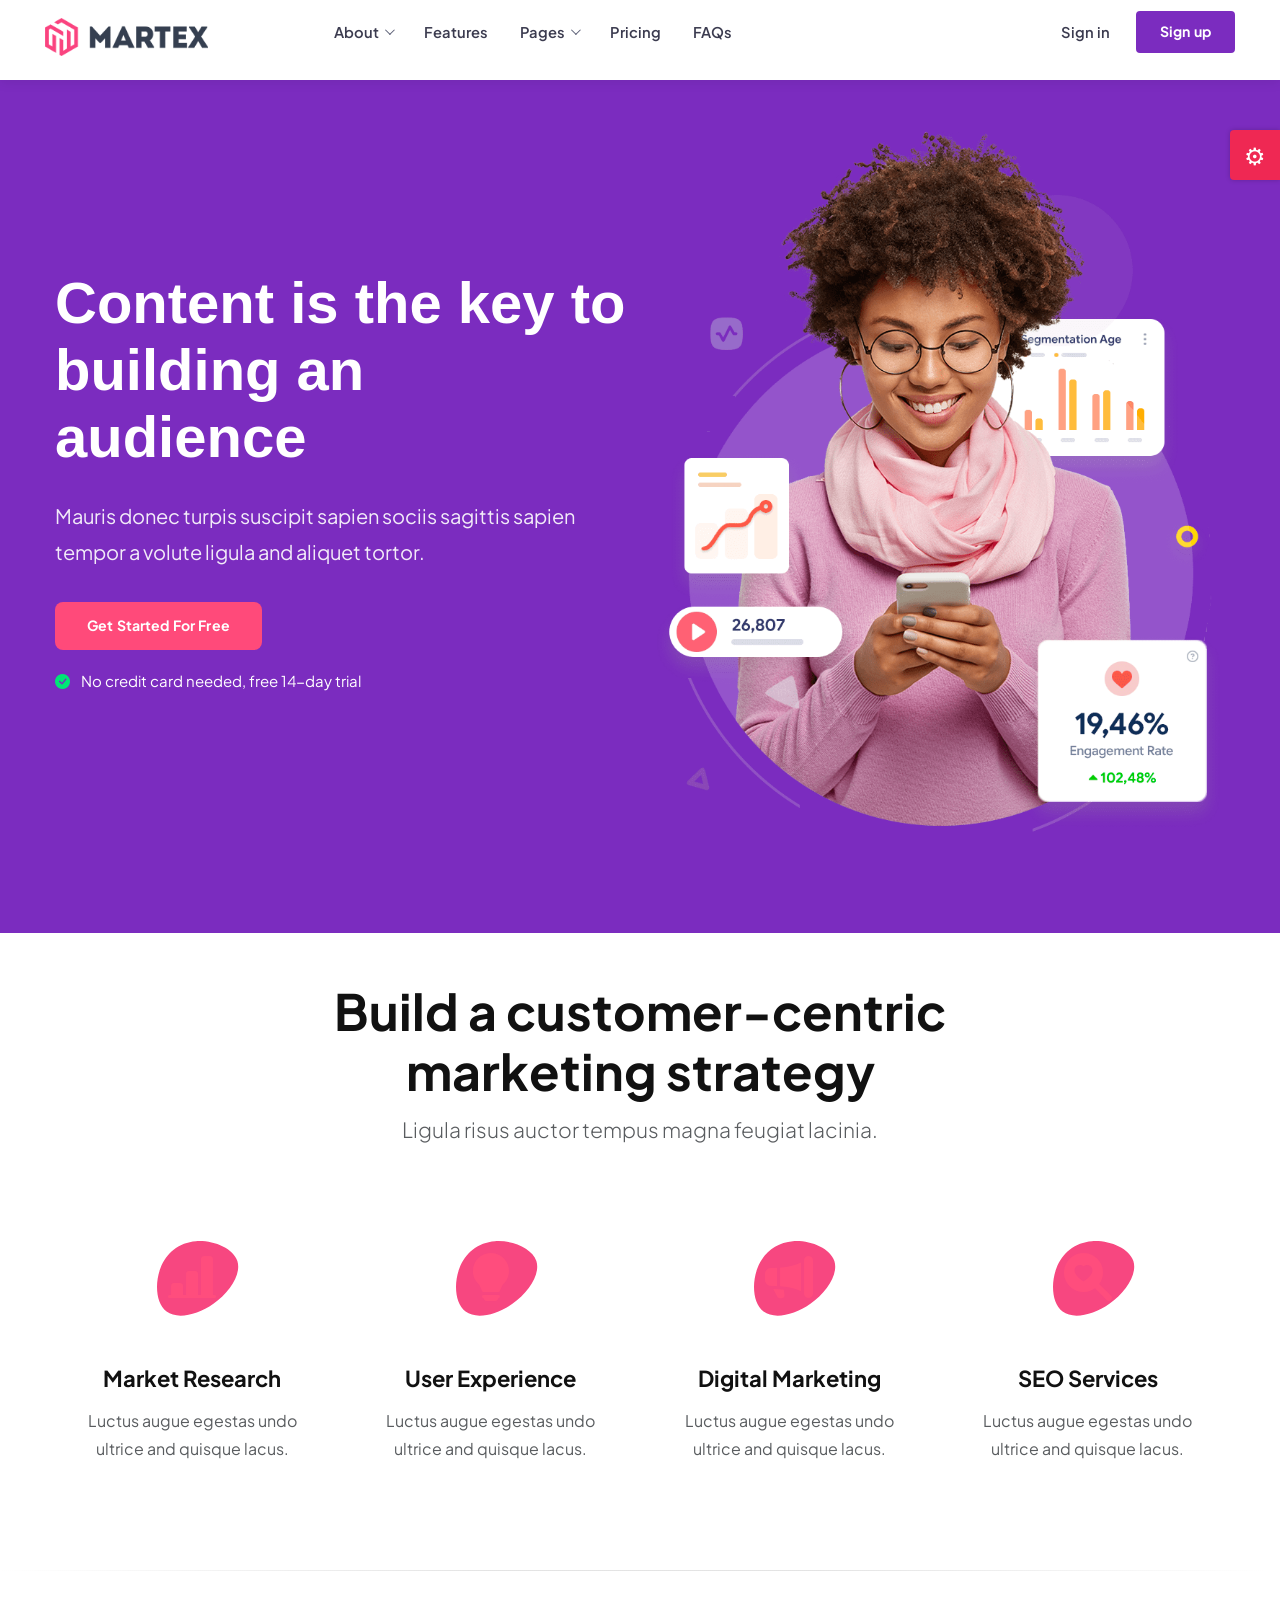
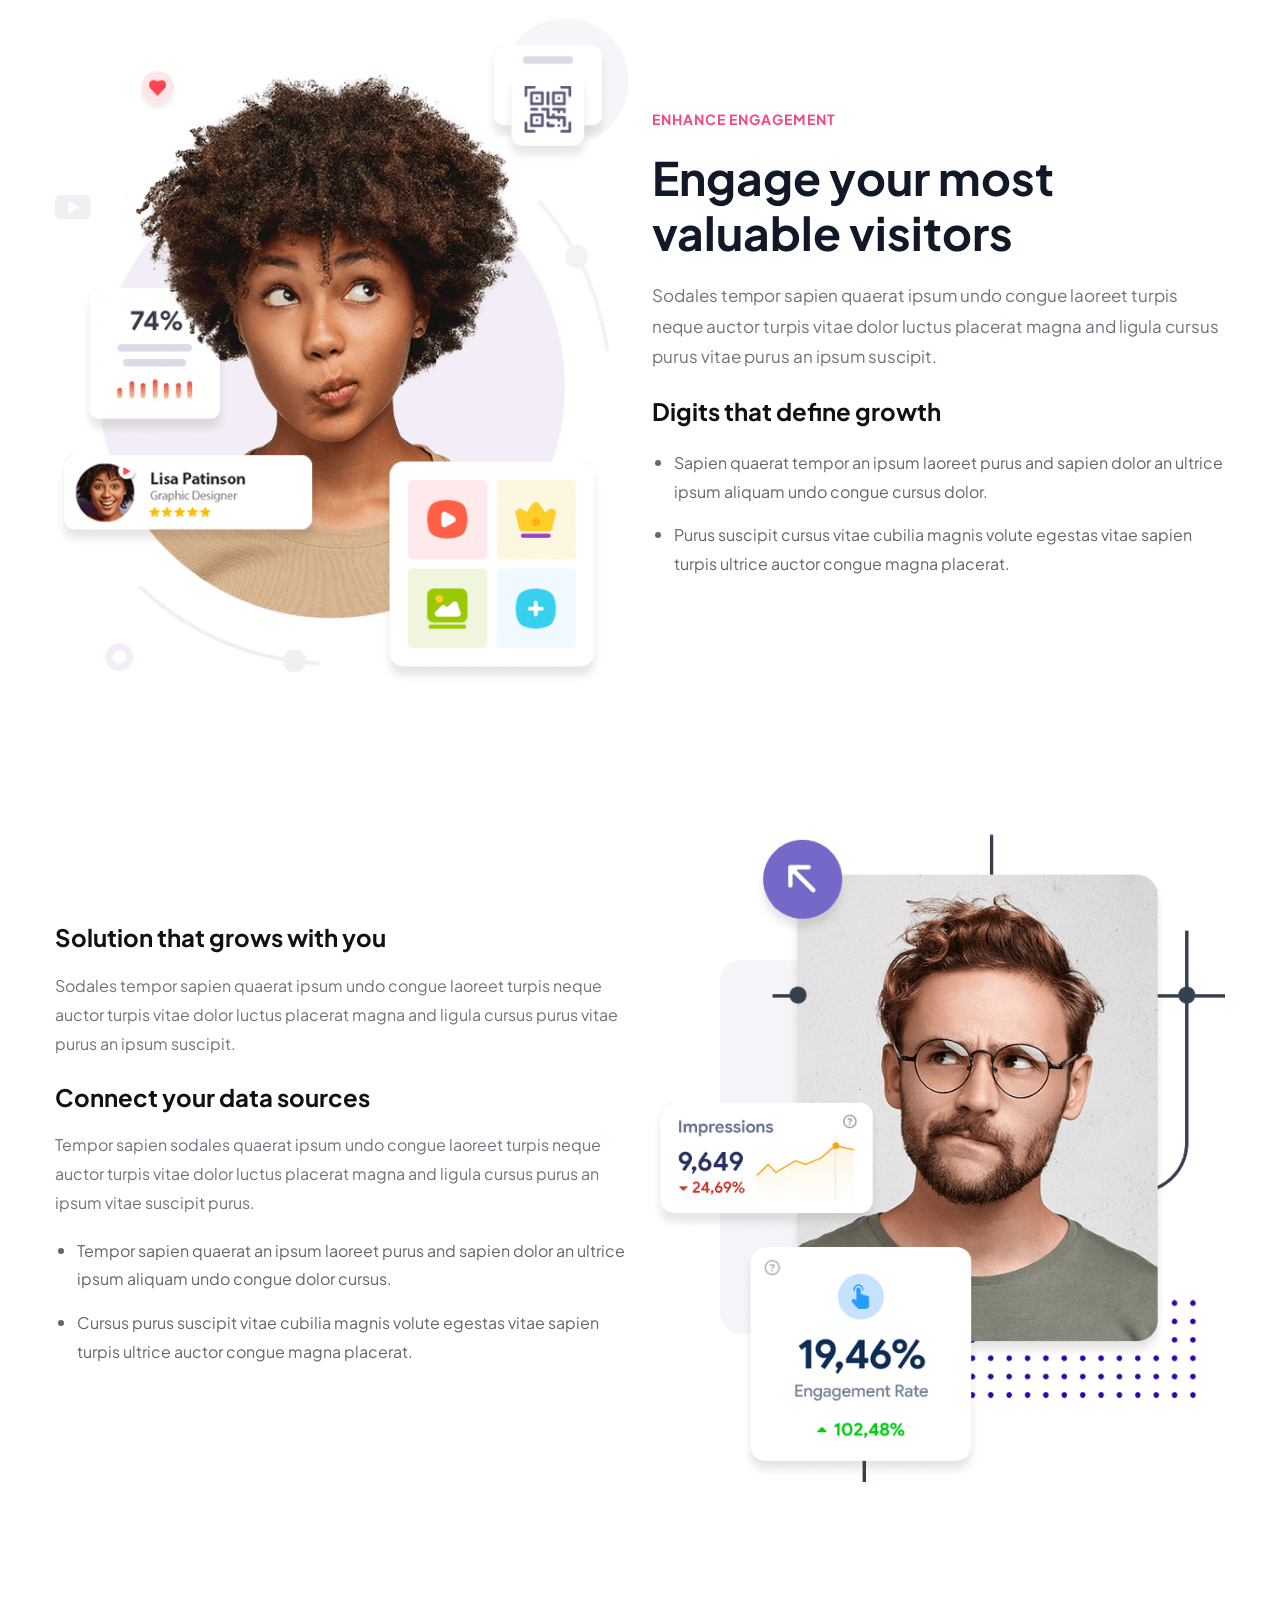
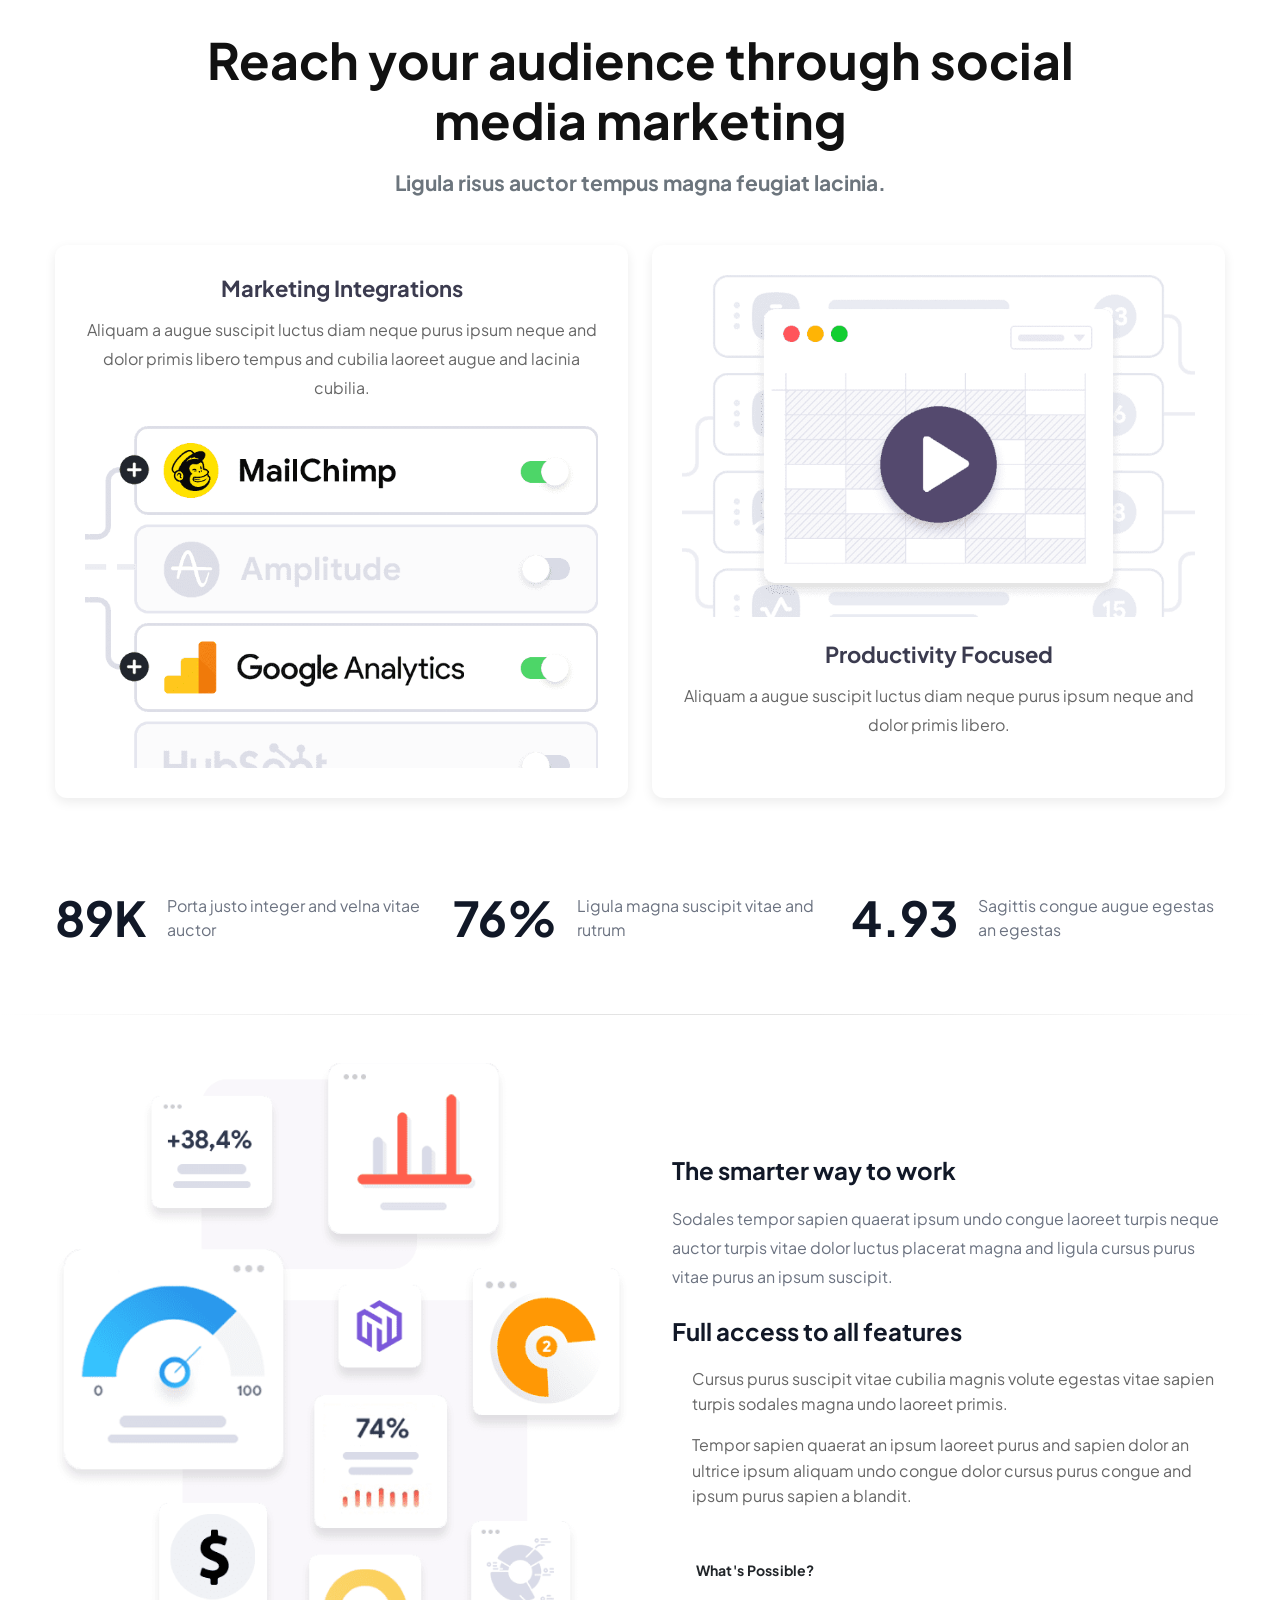
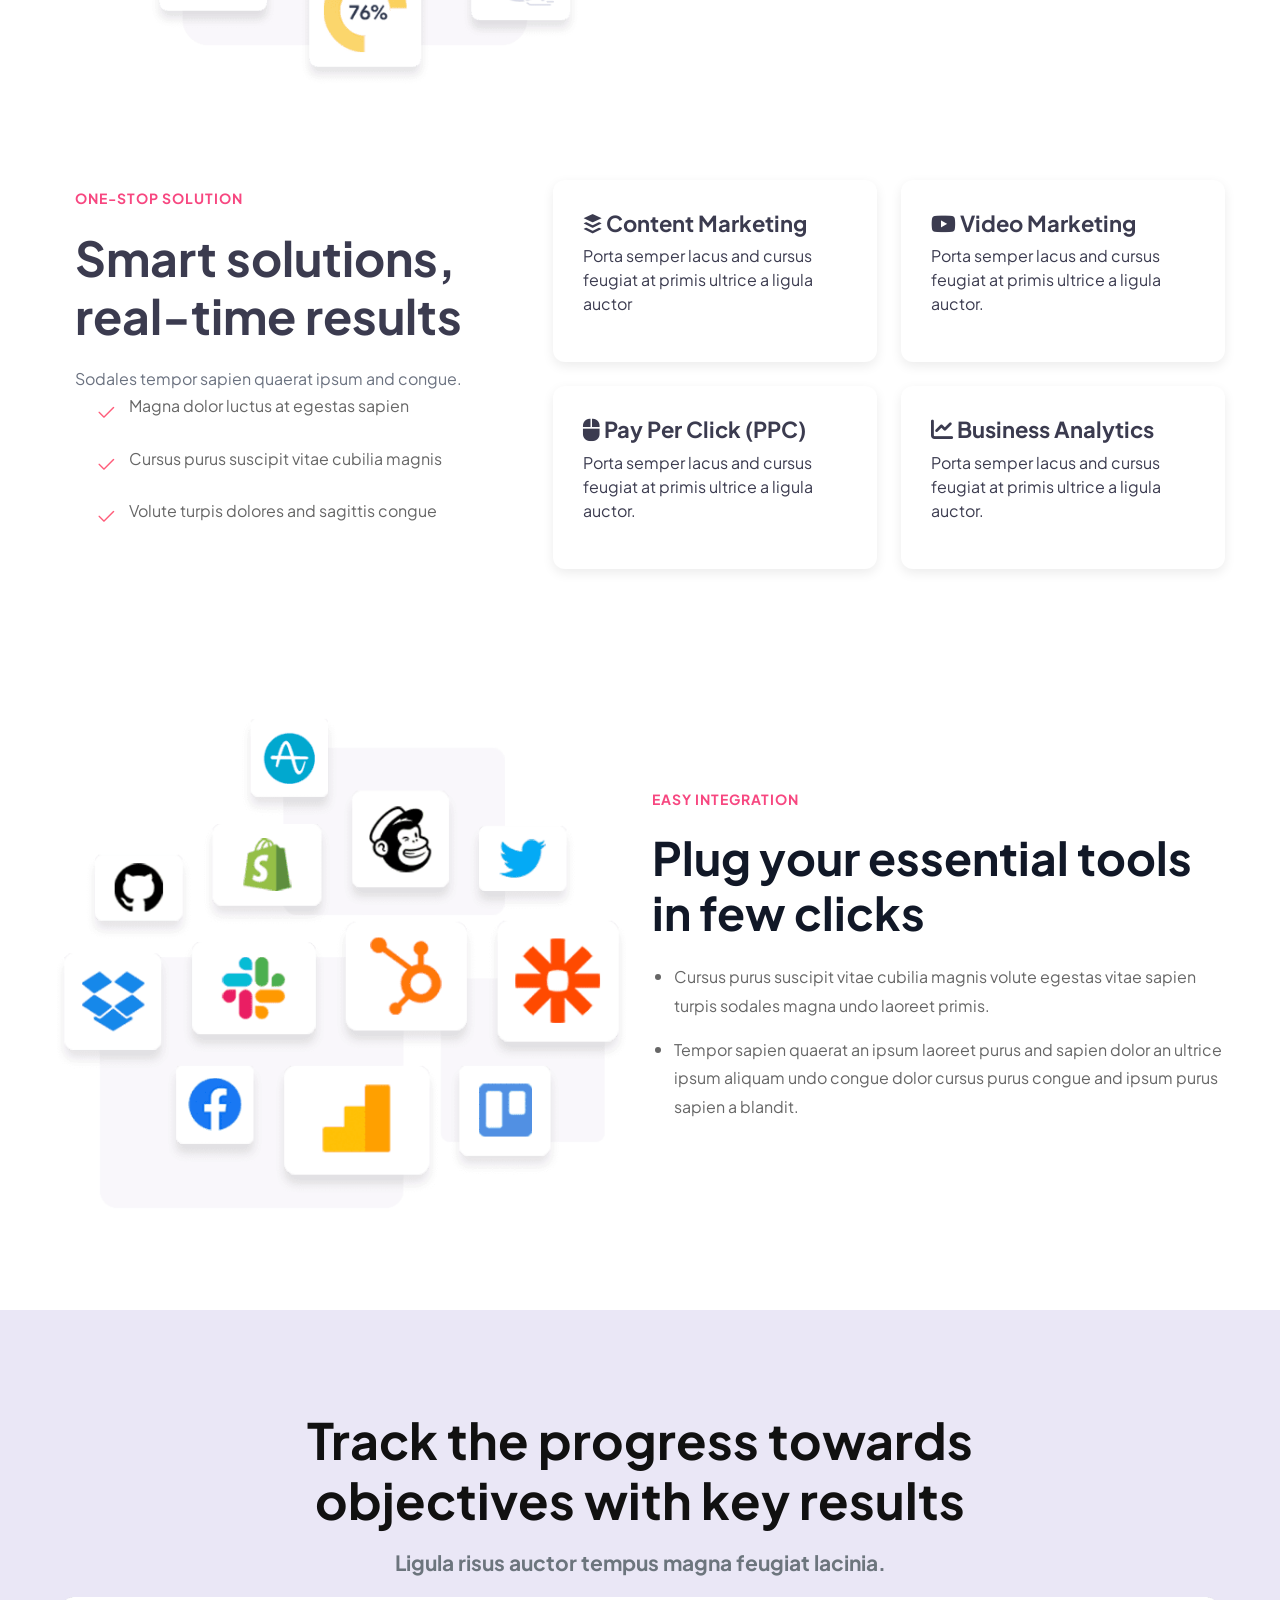
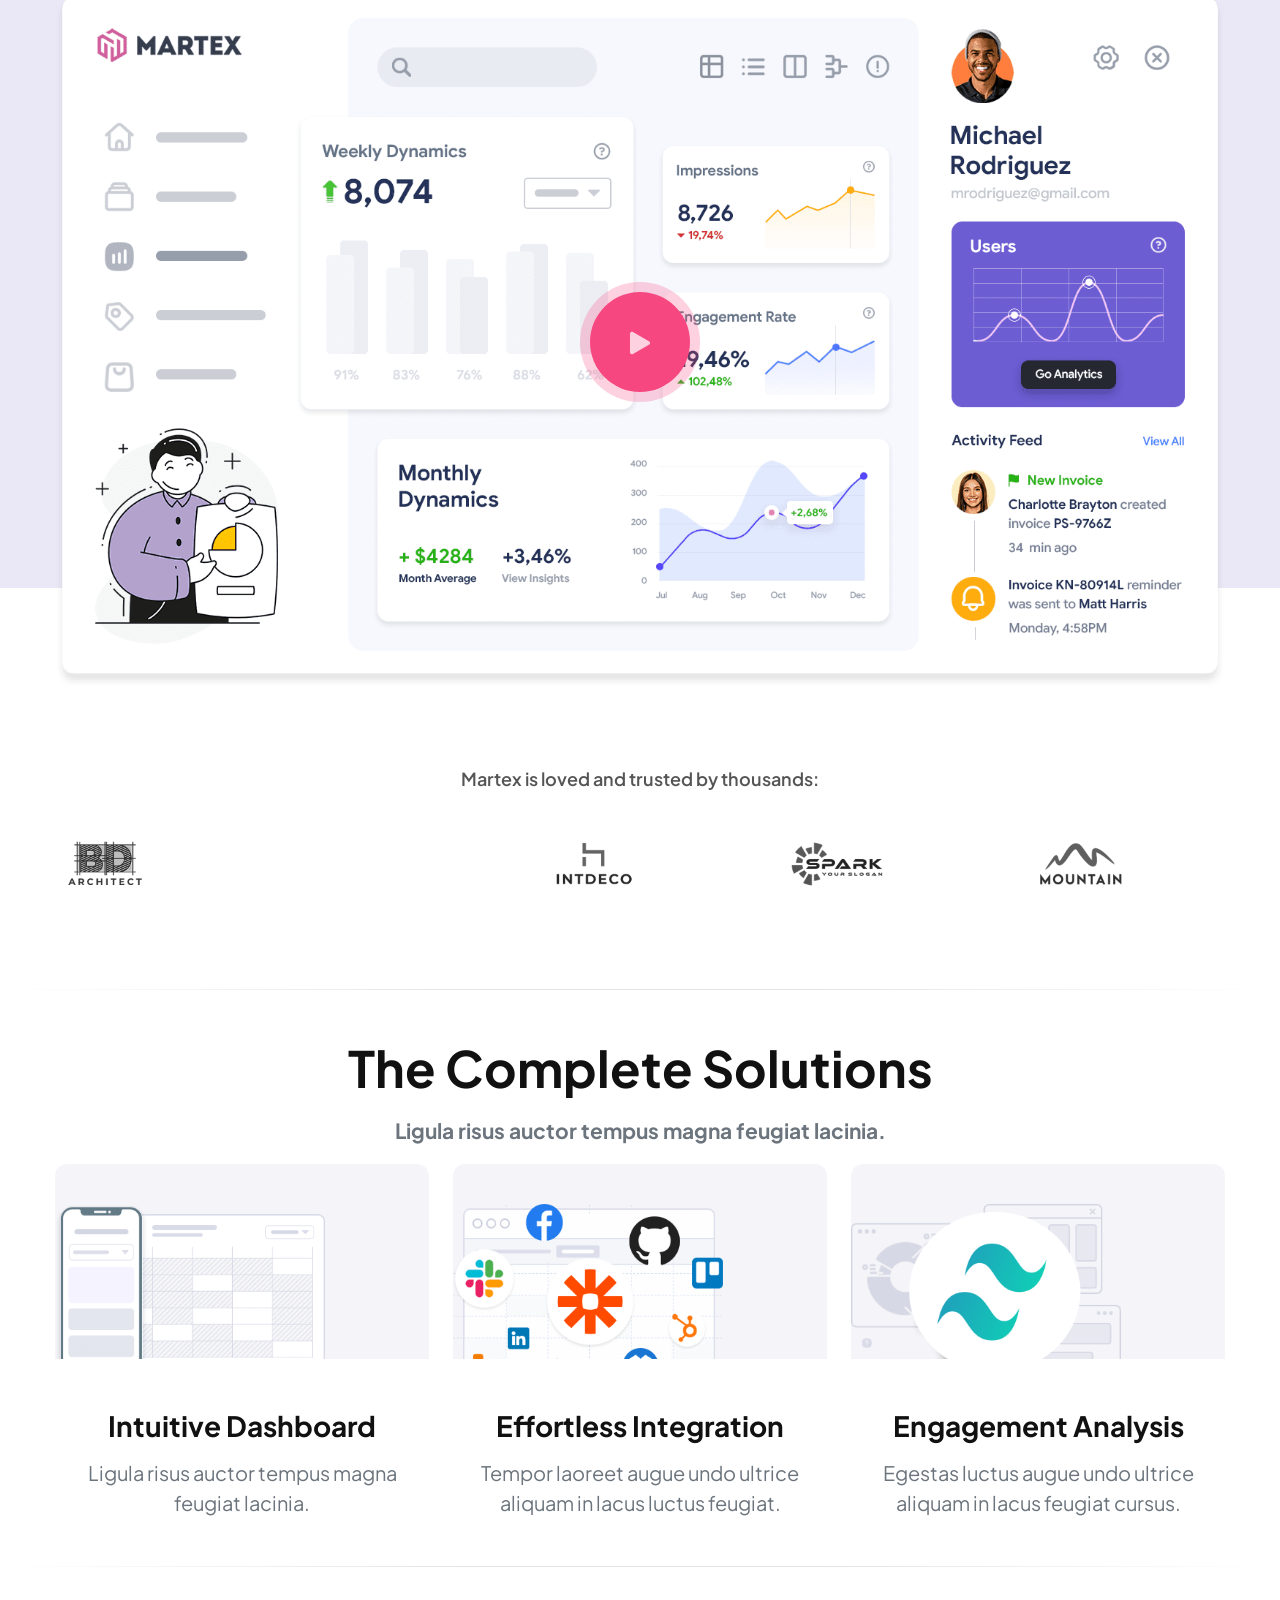
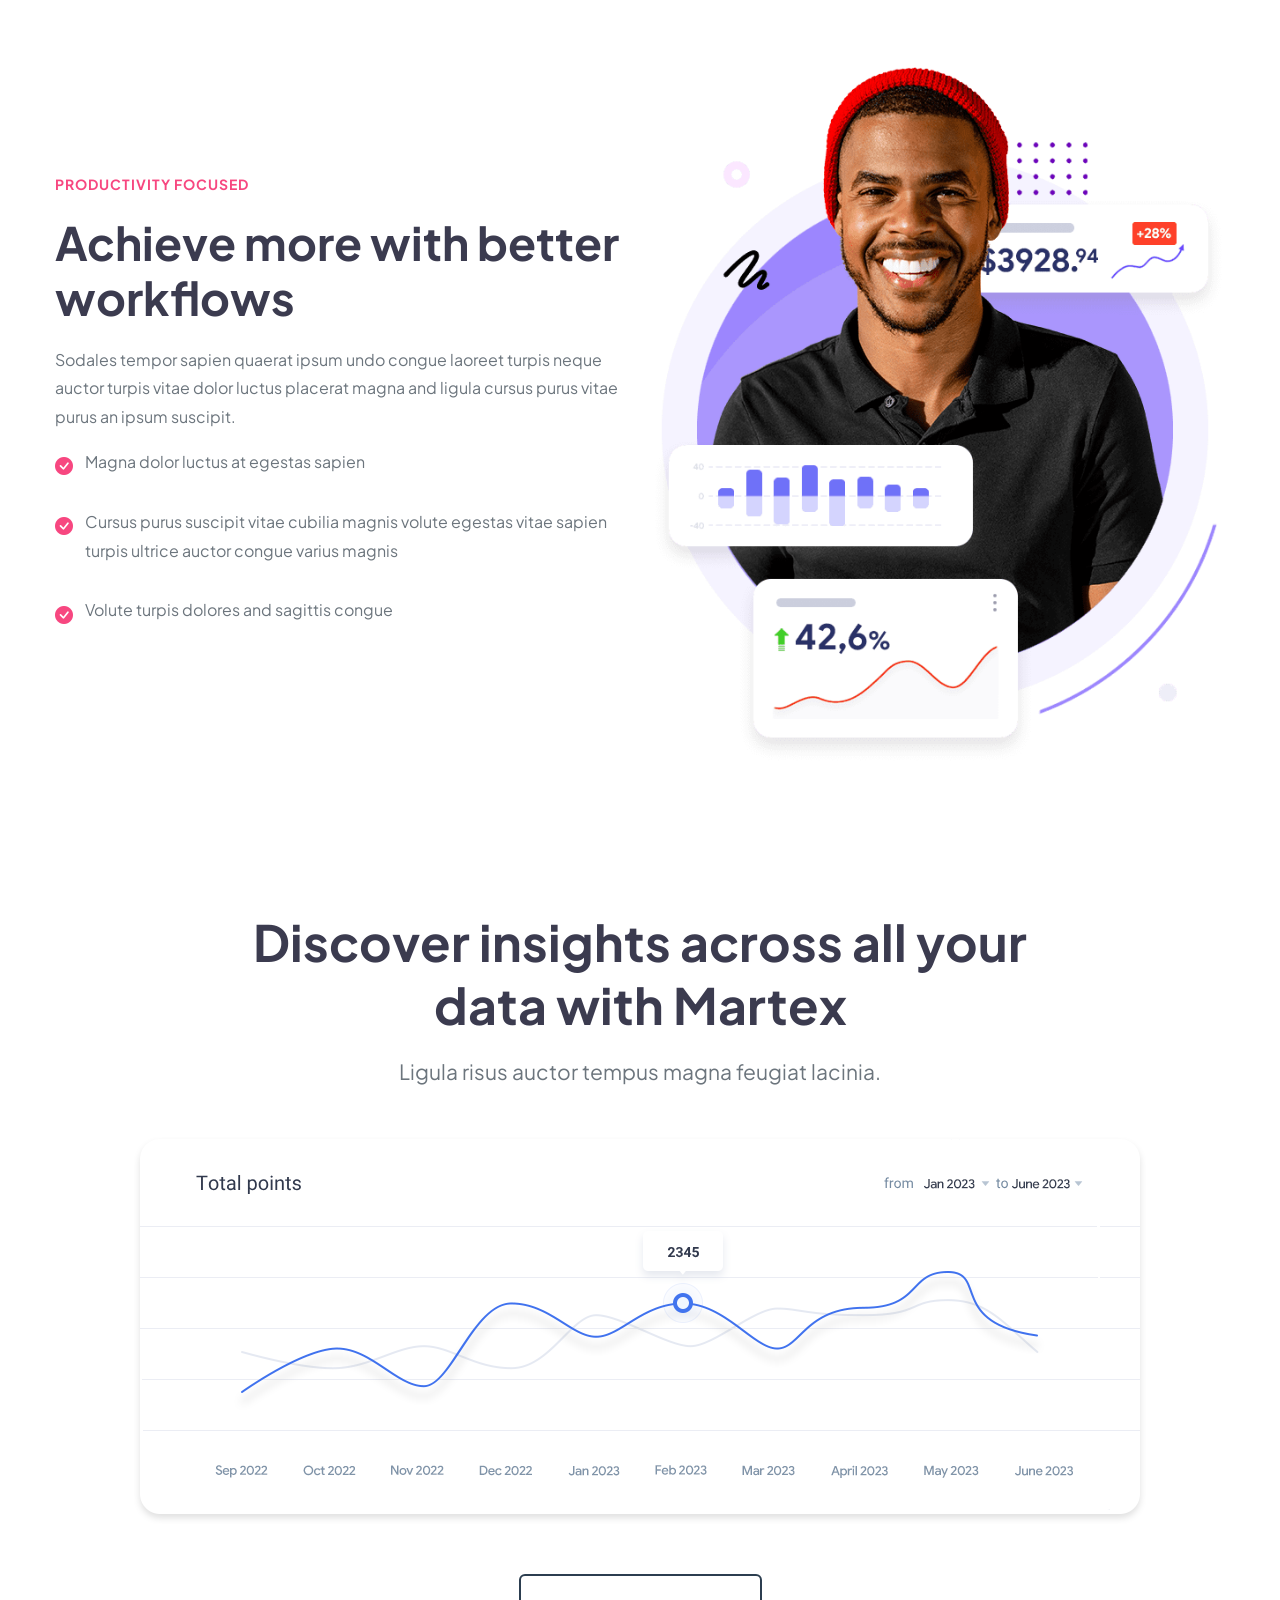
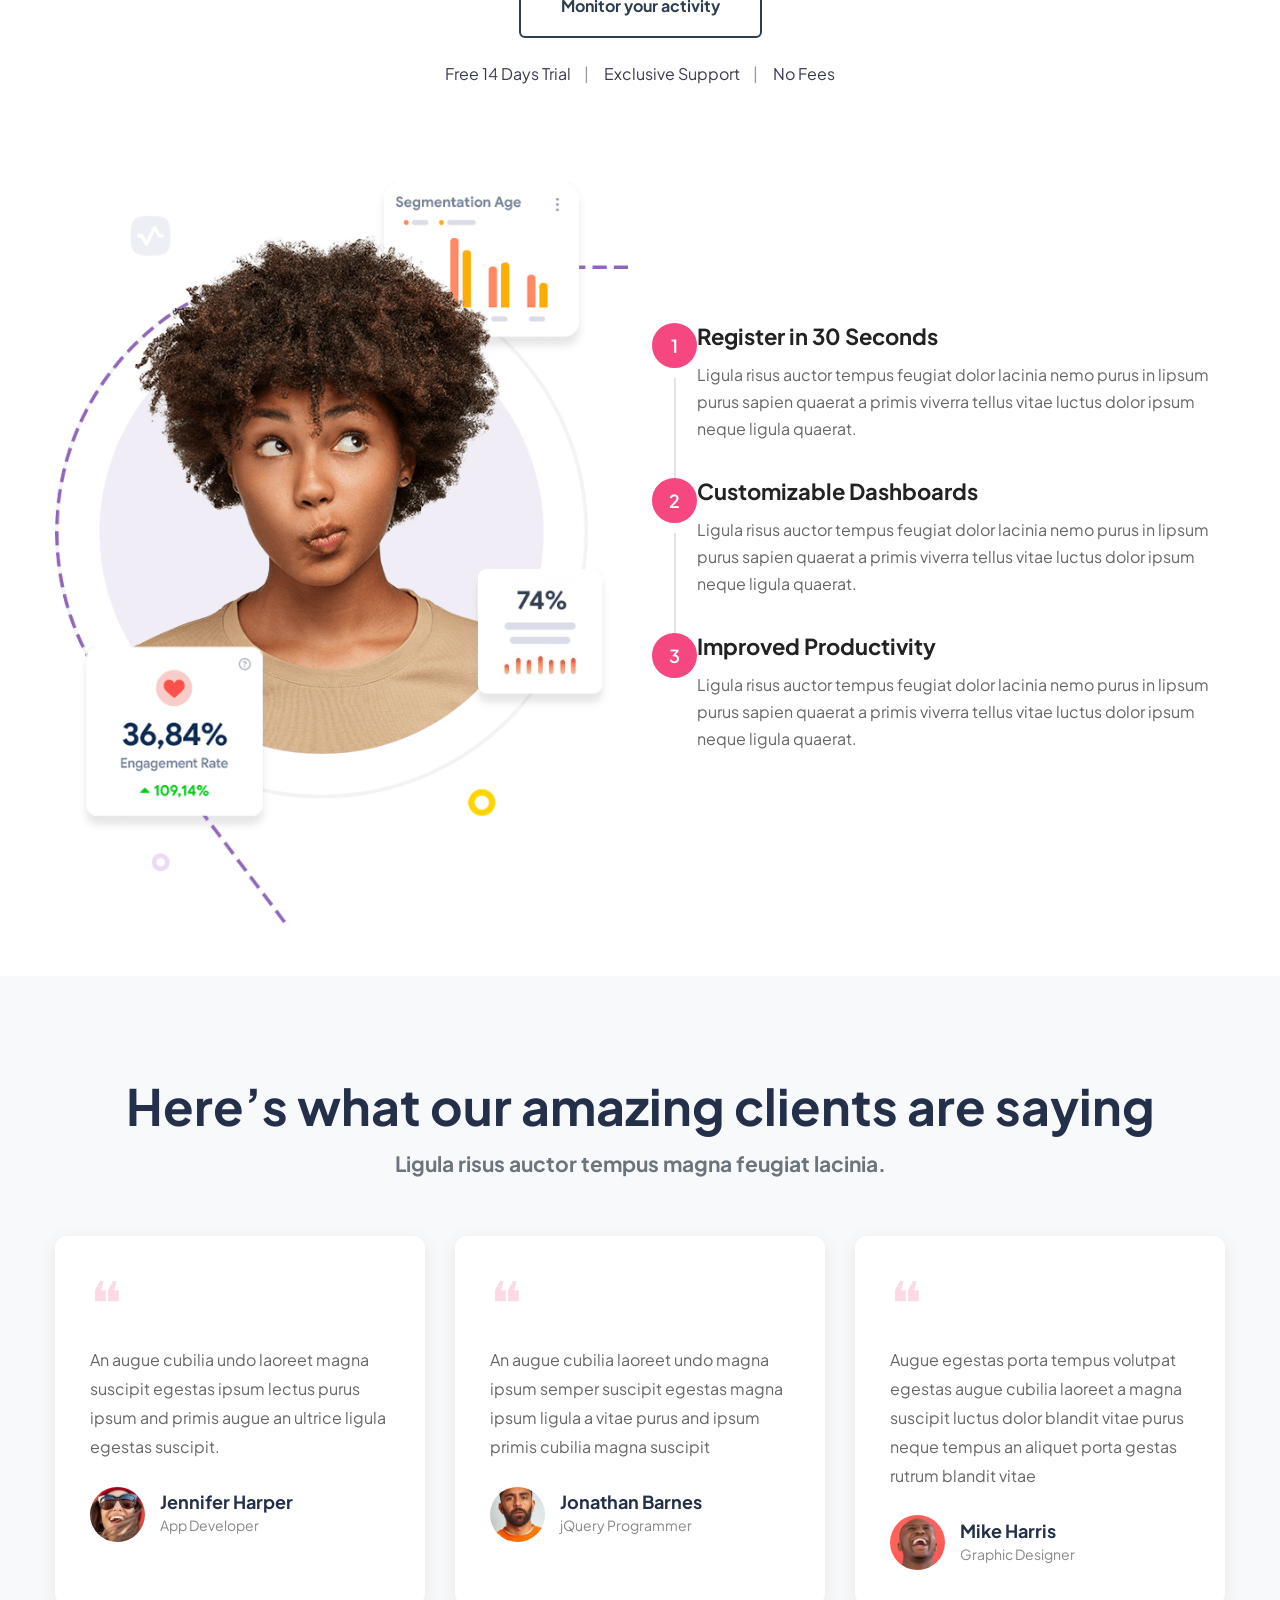
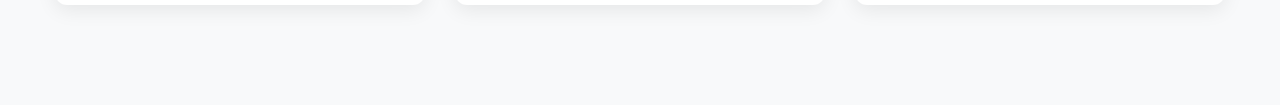
==== commit f80d16bd: "edit code and images" ====
--- a/index.html
+++ b/index.html
@@ -21,6 +21,9 @@
   <link rel="alternate stylesheet" href="css/green-theme.css" title="green-theme">
 
   <link rel="stylesheet" href="https://cdnjs.cloudflare.com/ajax/libs/font-awesome/6.7.2/css/all.min.css">
+
+  <link rel="stylesheet" href="https://cdn.jsdelivr.net/npm/swiper@11/swiper-bundle.min.css">
+  <script src="https://cdn.tailwindcss.com"></script>
 
 
 </head>
@@ -734,7 +737,8 @@
                 <div class="feature-card">
                   <h5>
                     <i class="fa-brands fa-buffer"></i>
-                    Content Marketing</h5>
+                    Content Marketing
+                  </h5>
                   <p>Porta semper lacus and cursus feugiat at primis ultrice a ligula auctor</p>
                 </div>
               </div>
@@ -742,8 +746,9 @@
               <div class="col-md-6">
                 <div class="feature-card">
                   <h5>
-                      <i class="fa-brands fa-youtube"></i>
-                    Video Marketing</h5>
+                    <i class="fa-brands fa-youtube"></i>
+                    Video Marketing
+                  </h5>
                   <p>Porta semper lacus and cursus feugiat at primis ultrice a ligula auctor.</p>
                 </div>
               </div>
@@ -753,7 +758,8 @@
                   <h5>
                     <i class="fa-solid fa-computer-mouse"></i>
 
-                    Pay Per Click (PPC)</h5>
+                    Pay Per Click (PPC)
+                  </h5>
                   <p>Porta semper lacus and cursus feugiat at primis ultrice a ligula auctor.</p>
                 </div>
               </div>
@@ -762,11 +768,473 @@
                 <div class="feature-card">
                   <h5>
                     <i class="fa-solid fa-chart-line"></i>
-                    Business Analytics</h5>
+                    Business Analytics
+                  </h5>
                   <p>Porta semper lacus and cursus feugiat at primis ultrice a ligula auctor.</p>
                 </div>
               </div>
 
+            </div>
+          </div>
+
+        </div>
+
+      </div>
+    </section>
+    <!-- Text Content -->
+    <section class="ct-02 content-section custom-section">
+      <div class="container">
+
+        <div class="row align-items-center">
+
+          <!-- Left Image -->
+          <div class="col-lg-6 mb-4 mb-lg-0">
+            <div class="img-block text-center">
+              <img src="/assert/img/img-02.png" class="img-fluid" alt="Integration Image">
+            </div>
+          </div>
+
+          <!-- Right Content -->
+          <div class="col-lg-6">
+            <div class="txt-block">
+
+              <span class="section-id">
+                Easy Integration
+              </span>
+
+              <h2 class="content-title">
+                Plug your essential tools in few clicks
+              </h2>
+
+              <ul class="simple-list">
+                <li>
+                  Cursus purus suscipit vitae cubilia magnis volute
+                  egestas vitae sapien turpis sodales magna undo
+                  laoreet primis.
+                </li>
+
+                <li>
+                  Tempor sapien quaerat an ipsum laoreet purus and
+                  sapien dolor an ultrice ipsum aliquam undo congue
+                  dolor cursus purus congue and ipsum purus sapien
+                  a blandit.
+                </li>
+              </ul>
+
+            </div>
+          </div>
+
+        </div>
+
+      </div>
+    </section>
+
+    <!-- /Text Content -->
+    <!-- image Content -->
+    <section class="video-section">
+      <div class="section-overlay">
+        <div class="container">
+
+          <!-- Section Title -->
+          <div class="row justify-content-center">
+            <div class="col-lg-9 text-center">
+              <div class="section-title">
+                <h2>
+                  Track the progress towards objectives with key results
+                </h2>
+
+                <p>
+                  Ligula risus auctor tempus magna feugiat lacinia.
+                </p>
+              </div>
+            </div>
+          </div>
+
+          <!-- Dashboard Image -->
+          <div class="row">
+            <div class="col-12">
+              <div class="video-preview text-center">
+
+                <a href="https://www.youtube.com/watch?v=7e90gBu4pas" class="video-btn">
+                  <i class="bi bi-play-fill"></i>
+                </a>
+
+                <img src="/assert/img/dashboard-01.png" class="img-fluid" alt="Dashboard Preview">
+
+              </div>
+            </div>
+          </div>
+
+        </div>
+      </div>
+    </section>
+    <!-- /image Content -->
+    <!-- Brand-1 -->
+    <section id="brands-1" class="brands-section">
+      <div class="container">
+
+        <div class="row justify-content-center">
+          <div class="col-lg-9 text-center">
+            <div class="brands-title">
+              <h5>Martex is loved and trusted by thousands:</h5>
+            </div>
+          </div>
+        </div>
+
+        <div class="swiper brandsSwiper">
+          <div class="swiper-wrapper">
+
+            <div class="swiper-slide">
+              <img src="/assert/img/brand-1.png" alt="">
+            </div>
+
+            <div class="swiper-slide">
+              <img src="/assert/img/brand-2.png" alt="">
+            </div>
+
+            <div class="swiper-slide">
+              <img src="/assert/img/brand-3.png" alt="">
+            </div>
+
+            <div class="swiper-slide">
+              <img src="/assert/img/brand-4.png" alt="">
+            </div>
+
+            <div class="swiper-slide">
+              <img src="/assert/img/brand-5.png" alt="">
+            </div>
+
+            <div class="swiper-slide">
+              <img src="/assert/img/brand-6.png" alt="">
+            </div>
+
+            <div class="swiper-slide">
+              <img src="/assert/img/brand-7.png" alt="">
+            </div>
+
+            <div class="swiper-slide">
+              <img src="/assert/img/brand-8.png" alt="">
+            </div>
+
+          </div>
+        </div>
+
+      </div>
+    </section>
+    <!-- /Brand-1 -->
+    <hr class="custom-divider">
+
+    <section id="features-2" class="features-section py-5">
+      <div class="container">
+
+        <!-- Section Title -->
+        <div class="row justify-content-center">
+          <div class="col-lg-9 text-center">
+            <div class="section-title">
+              <h2>The Complete Solutions</h2>
+              <p>Ligula risus auctor tempus magna feugiat lacinia.</p>
+            </div>
+          </div>
+        </div>
+
+        <!-- Feature Cards -->
+        <div class="row text-center g-4">
+
+          <!-- Card 1 -->
+          <div class="col-md-6 col-lg-4">
+            <div class="feature-box">
+              <div class="feature-img">
+                <img src="/assert/img/f_01.png" class="img-fluid" alt="">
+              </div>
+
+              <div class="feature-content">
+                <h5>Intuitive Dashboard</h5>
+                <p>
+                  Ligula risus auctor tempus magna feugiat lacinia.
+                </p>
+              </div>
+            </div>
+          </div>
+
+          <!-- Card 2 -->
+          <div class="col-md-6 col-lg-4">
+            <div class="feature-box">
+              <div class="feature-img">
+                <img src="/assert/img/f_05.png" class="img-fluid" alt="">
+              </div>
+
+              <div class="feature-content">
+                <h5>Effortless Integration</h5>
+                <p>
+                  Tempor laoreet augue undo ultrice aliquam in lacus luctus feugiat.
+                </p>
+              </div>
+            </div>
+          </div>
+
+          <!-- Card 3 -->
+          <div class="col-md-6 col-lg-4 mx-md-auto">
+            <div class="feature-box">
+              <div class="feature-img">
+                <img src="/assert/img/f_02.png" class="img-fluid" alt="">
+              </div>
+
+              <div class="feature-content">
+                <h5>Engagement Analysis</h5>
+                <p>
+                  Egestas luctus augue undo ultrice aliquam in lacus feugiat cursus.
+                </p>
+              </div>
+            </div>
+          </div>
+
+        </div>
+
+      </div>
+    </section>
+    <hr class="custom-divider">
+
+    <!-- text content -->
+    <section class="pt-[100px] lg:pt-[80px] md:pt-[70px] content-section">
+      <div class="container">
+        <div class="row align-items-center">
+
+          <!-- Text Content -->
+          <div class="col-lg-6 order-2 order-lg-1">
+            <div class="txt-block">
+
+              <span class="section-id">
+                Productivity Focused
+              </span>
+
+              <h2>
+                Achieve more with better workflows
+              </h2>
+
+              <p>
+                Sodales tempor sapien quaerat ipsum undo congue laoreet turpis neque auctor turpis vitae dolor luctus
+                placerat magna and ligula cursus purus vitae purus an ipsum suscipit.
+              </p>
+
+              <div class="cbox-1">
+                <i class="bi bi-check-circle-fill"></i>
+                <p>Magna dolor luctus at egestas sapien</p>
+              </div>
+
+              <div class="cbox-1">
+                <i class="bi bi-check-circle-fill"></i>
+                <p>
+                  Cursus purus suscipit vitae cubilia magnis volute egestas vitae sapien turpis ultrice auctor congue
+                  varius magnis
+                </p>
+              </div>
+
+              <div class="cbox-1">
+                <i class="bi bi-check-circle-fill"></i>
+                <p>
+                  Volute turpis dolores and sagittis congue
+                </p>
+              </div>
+
+            </div>
+          </div>
+
+          <!-- Image -->
+          <div class="col-lg-6 text-center order-1 order-lg-2">
+            <div class="img-block">
+              <img src="/assert/img/img-13.png" alt="content-image" class="img-fluid">
+            </div>
+          </div>
+
+        </div>
+      </div>
+    </section>
+    <!-- Image content -->
+
+    <!-- Discover Insights Section -->
+    <section class="discover-section py-5">
+      <div class="container">
+
+        <!-- Heading -->
+        <div class="row justify-content-center text-center mb-5">
+          <div class="col-lg-9">
+            <h2 class="section-title">
+              Discover insights across all your data with Martex
+            </h2>
+
+            <p class="section-subtitle">
+              Ligula risus auctor tempus magna feugiat lacinia.
+            </p>
+          </div>
+        </div>
+
+        <!-- Dashboard Image -->
+        <div class="row">
+          <div class="col-12 text-center">
+            <img src="/assert/img/img-19.png" alt="Dashboard Preview" class="dashboard-img">
+          </div>
+        </div>
+
+        <!-- Button -->
+        <div class="row mt-5">
+          <div class="col-12 text-center">
+
+            <a href="#integrations-2" class="custom-btn">
+              Monitor your activity
+            </a>
+
+            <ul class="advantages-list mt-4">
+              <li>Free 14 Days Trial</li>
+              <li>Exclusive Support</li>
+              <li>No Fees</li>
+            </ul>
+
+          </div>
+        </div>
+
+      </div>
+    </section>
+
+    <!-- Text Content -->
+
+    <section class="content-section py-5">
+      <div class="container">
+        <div class="row align-items-center">
+
+          <!-- Left Image -->
+          <div class="col-lg-6 mb-4 mb-lg-0">
+            <div class="img-block text-center">
+              <img src="/assert/img/img-09.png" class="img-fluid" alt="Content Image">
+            </div>
+          </div>
+
+          <!-- Right Content -->
+          <div class="col-lg-6">
+
+            <!-- Step 1 -->
+            <div class="process-step">
+              <div class="ico-wrap">
+                <div class="cbox-2-ico">1</div>
+                <span class="cbox-2-line"></span>
+              </div>
+
+              <div class="cbox-2-txt">
+                <h5>Register in 30 Seconds</h5>
+                <p>
+                  Ligula risus auctor tempus feugiat dolor lacinia nemo purus in
+                  lipsum purus sapien quaerat a primis viverra tellus vitae luctus
+                  dolor ipsum neque ligula quaerat.
+                </p>
+              </div>
+            </div>
+
+            <!-- Step 2 -->
+            <div class="process-step">
+              <div class="ico-wrap">
+                <div class="cbox-2-ico">2</div>
+                <span class="cbox-2-line"></span>
+              </div>
+
+              <div class="cbox-2-txt">
+                <h5>Customizable Dashboards</h5>
+                <p>
+                  Ligula risus auctor tempus feugiat dolor lacinia nemo purus in
+                  lipsum purus sapien quaerat a primis viverra tellus vitae luctus
+                  dolor ipsum neque ligula quaerat.
+                </p>
+              </div>
+            </div>
+
+            <!-- Step 3 -->
+            <div class="process-step">
+              <div class="ico-wrap">
+                <div class="cbox-2-ico">3</div>
+              </div>
+
+              <div class="cbox-2-txt">
+                <h5>Improved Productivity</h5>
+                <p>
+                  Ligula risus auctor tempus feugiat dolor lacinia nemo purus in
+                  lipsum purus sapien quaerat a primis viverra tellus vitae luctus
+                  dolor ipsum neque ligula quaerat.
+                </p>
+              </div>
+            </div>
+
+          </div>
+        </div>
+      </div>
+    </section>
+    <!-- TESTIMONIALS-1 -->
+    <section class="reviews-section">
+      <div class="container">
+
+        <div class="section-heading">
+          <h2>Here’s what our amazing clients are saying</h2>
+          <p>Ligula risus auctor tempus magna feugiat lacinia.</p>
+        </div>
+
+        <div class="reviews-wrapper">
+
+          <!-- Review Card 1 -->
+          <div class="review-card">
+            <div class="quote-icon">❝</div>
+
+            <p>
+              An augue cubilia undo laoreet magna suscipit egestas ipsum lectus
+              purus ipsum and primis augue an ultrice ligula egestas suscipit.
+            </p>
+
+            <div class="author-info">
+              <img src="assert/img/review-author-5.jpg" alt="author">
+
+              <div>
+                <h6>Jennifer Harper</h6>
+                <span>App Developer</span>
+              </div>
+            </div>
+          </div>
+
+          <!-- Review Card 2 -->
+          <div class="review-card">
+            <div class="quote-icon">❝</div>
+
+            <p>
+              An augue cubilia laoreet undo magna ipsum semper suscipit egestas magna ipsum
+              ligula a vitae purus and ipsum primis cubilia magna suscipit
+
+            </p>
+
+            <div class="author-info">
+              <img src="assert/img/review-author-6.jpg" alt="author">
+
+              <div>
+                <h6>
+                        Jonathan Barnes</h6>
+                <span>jQuery Programmer</span>
+              </div>
+            </div>
+          </div>
+
+          <!-- Review Card 3 -->
+          <div class="review-card">
+            <div class="quote-icon">❝</div>
+
+            <p>
+             Augue egestas porta tempus volutpat egestas augue cubilia laoreet a magna
+                    suscipit luctus dolor blandit vitae purus neque tempus an aliquet porta gestas
+                    rutrum blandit vitae
+                  
+            </p>
+
+            <div class="author-info">
+              <img src="assert/img/review-author-7.jpg" alt="author">
+
+              <div>
+                <h6>
+                        Mike Harris</h6>
+                <span>Graphic Designer</span>
+              </div>
             </div>
           </div>
 
@@ -781,6 +1249,37 @@
     integrity="sha384-FKyoEForCGlyvwx9Hj09JcYn3nv7wiPVlz7YYwJrWVcXK/BmnVDxM+D2scQbITxI"
     crossorigin="anonymous"></script>
   <script src="/js/javascript.js"></script>
+  <script src="https://cdn.jsdelivr.net/npm/swiper@11/swiper-bundle.min.js"></script>
+
+  <script>
+    const brandsSwiper = new Swiper(".brandsSwiper", {
+      loop: true,
+      speed: 4000,
+      autoplay: {
+        delay: 0,
+        disableOnInteraction: false,
+      },
+
+      breakpoints: {
+        0: {
+          slidesPerView: 2,
+          spaceBetween: 20,
+        },
+        576: {
+          slidesPerView: 3,
+          spaceBetween: 30,
+        },
+        768: {
+          slidesPerView: 4,
+          spaceBetween: 40,
+        },
+        992: {
+          slidesPerView: 5,
+          spaceBetween: 50,
+        }
+      }
+    });
+  </script>
 
 </body>
 
--- a/css/style.css
+++ b/css/style.css
@@ -471,201 +471,7 @@
 /* ════════════════════════════════════════════════════════════
    RESPONSIVE — Tablet ≤ 991px
    ════════════════════════════════════════════════════════════ */
-@media (max-width: 991px) {
-
-  /* Show mobile bar */
-  .wsmobileheader {
-    display: flex;
-  }
-
-  /* Desktop logo hidden */
-  .desktoplogo {
-    display: none !important;
-  }
-
-  /* Main wrapper becomes a slide-in drawer */
-  .wsmainfull {
-    position: fixed;
-    top: 0;
-    left: -280px;
-    width: 280px;
-    height: 100vh;
-    background: var(--white);
-    box-shadow: 4px 0 30px rgba(0, 0, 0, .15);
-    overflow-y: auto;
-    padding: 70px 0 40px;
-    transition: left 0.35s cubic-bezier(0.4, 0, 0.2, 1);
-    z-index: 1032;
-  }
-
-  .wsmainfull.open {
-    left: 0;
-  }
-
-  .wsmainwp {
-    height: auto;
-    padding: 0;
-    display: block;
-  }
-
-  /* Overlay */
-  .overlapblackbg {
-    display: block;
-    position: fixed;
-    inset: 0;
-    background: rgba(0, 0, 0, .5);
-    z-index: 1031;
-    opacity: 0;
-    visibility: hidden;
-    transition: opacity 0.35s ease, visibility 0.35s ease;
-  }
-
-  .wsmainfull.open~.overlapblackbg,
-  .wsmenu.open .overlapblackbg {
-    opacity: 1;
-    visibility: visible;
-  }
-
-  /* Nav list stacked */
-  .wsmenu {
-    width: 100%;
-  }
-
-  .wsmenu-list {
-    flex-direction: column;
-    align-items: stretch;
-    gap: 0;
-    height: auto !important;
-  }
-
-  .wsmenu-list>li {
-    height: auto;
-    border-bottom: 1px solid var(--border);
-  }
-
-  .wsmenu-list>li>a.h-link {
-    padding: 14px 22px;
-    font-size: 0.95rem;
-    color: var(--text-nav);
-    justify-content: space-between;
-  }
-
-  /* Click toggle for mobile sub-menus */
-  .wsmenu-click {
-    display: flex;
-    align-items: center;
-    justify-content: center;
-    position: absolute;
-    right: 0;
-    top: 0;
-    width: 50px;
-    height: 52px;
-    cursor: pointer;
-    z-index: 2;
-  }
-
-  .wsmenu-arrow {
-    display: block;
-    width: 8px;
-    height: 8px;
-    border: solid var(--text-sub);
-    border-width: 0 2px 2px 0;
-    transform: rotate(45deg);
-    transition: transform 0.2s;
-  }
-
-  .ws-activearrow .wsmenu-arrow {
-    transform: rotate(-135deg);
-  }
-
-  /* Sub-menu mobile */
-  .sub-menu {
-    position: static !important;
-    display: none !important;
-    box-shadow: none;
-    border: none;
-    border-radius: 0;
-    padding: 0;
-    background: var(--light-bg);
-  }
-
-  .sub-menu.mobile-open {
-    display: block !important;
-  }
-
-  .sub-menu li a {
-    padding: 11px 22px 11px 36px;
-    border-bottom: 1px solid var(--border);
-    font-size: 0.88rem;
-  }
-
-  /* Mega menu mobile */
-  .wsmegamenu {
-    position: static !important;
-    display: none !important;
-    transform: none !important;
-    width: 100% !important;
-    max-width: 100% !important;
-    box-shadow: none;
-    border: none;
-    border-radius: 0;
-    padding: 10px 0 0;
-    background: var(--light-bg);
-  }
-
-  .wsmegamenu.mobile-open {
-    display: block !important;
-  }
-
-  .wsmegamenu .flex {
-    flex-direction: column;
-  }
-
-  .wsmegamenu .lg\:w-3\/12 {
-    width: 100%;
-    padding: 0;
-  }
-
-  .wsmegamenu .link-list li a {
-    padding: 10px 22px 10px 36px;
-    border-bottom: 1px solid var(--border);
-  }
-
-  /* Right-side auth links */
-  .wsmenu-list>li.reg-fst-link {
-    margin-left: 0;
-  }
-
-  .wsmenu-list>li.nl-simple.mobile-last-link>a,
-  .wsmenu-list>li.nl-simple>a.last-link {
-    margin: 16px 22px;
-    width: calc(100% - 44px);
-    justify-content: center;
-  }
-
-  .btn {
-    width: auto;
-    text-align: center;
-  }
-}
-
-/* ════════════════════════════════════════════════════════════
-   RESPONSIVE — Small Mobile ≤ 575px
-   ════════════════════════════════════════════════════════════ */
-@media (max-width: 575px) {
-  .wsmainfull {
-    width: 260px;
-    left: -260px;
-  }
-
-  .wsmobileheader {
-    padding: 12px 16px;
-  }
-
-  .smllogo img {
-    max-height: 30px;
-  }
-}
+
 
 /* ════════════════════════════════════════════════════════════
    SCROLL BEHAVIOR — JS helper classes
@@ -1146,82 +952,6 @@
   color: #00c853;
 }
 
-/* ==========================
-   Responsive
-========================== */
-
-@media (max-width: 991px) {
-
-  .features-section {
-    padding: 80px 0;
-  }
-
-  .section-title h2 {
-    font-size: 40px;
-  }
-
-  .section-title p {
-    font-size: 18px;
-  }
-
-  .fbox-6 {
-    margin-bottom: 30px;
-  }
-}
-
-@media (max-width: 767px) {
-
-  .section-title h2 {
-    font-size: 32px;
-  }
-
-  .section-title p {
-    font-size: 16px;
-  }
-
-  .shape-ico {
-    width: 110px;
-    height: 110px;
-  }
-
-  .shape-ico svg {
-    width: 110px;
-    height: 110px;
-  }
-
-  .shape-ico .icon {
-    font-size: 40px;
-  }
-
-  .fbox-6 h5 {
-    font-size: 20px;
-  }
-}
-
-@media (max-width: 575px) {
-
-  .features-section {
-    padding: 60px 0;
-  }
-
-  .section-title h2 {
-    font-size: 28px;
-  }
-
-  .shape-ico {
-    width: 100px;
-    height: 100px;
-  }
-
-  .shape-ico svg {
-    width: 100px;
-    height: 100px;
-  }
-
-  .shape-ico .icon {
-    font-size: 35px;
-  }
-}
 
 
 .custom-divider {
@@ -1439,28 +1169,28 @@
 
 /* Section */
 .features-section {
-    padding: 100px 0;
+  padding: 100px 0;
 }
 
 /* Title */
 .section-heading {
-    font-size: 50px;
-    font-weight: 700;
-    line-height: 1.2;
-    margin-bottom: 20px;
+  font-size: 50px;
+  font-weight: 700;
+  line-height: 1.2;
+  margin-bottom: 20px;
 }
 
 .section-subtitle {
-    font-size: 21px;
-    color: #6c757d;
+  font-size: 21px;
+  color: #6c757d;
 }
 
 /* Cards */
 .feature-card {
-    background: #f8f9fa;
-    border-radius: 16px;
-    padding: 60px;
-    transition: all 0.4s ease;
+  background: #f8f9fa;
+  border-radius: 16px;
+  padding: 60px;
+  transition: all 0.4s ease;
 }
 
 /* .feature-card:hover {
@@ -1470,177 +1200,975 @@
 
 /* Image */
 .feature-image img {
-    max-width: 100%;
-    height: auto;
+  max-width: 100%;
+  height: auto;
 }
 
 /* Content */
 .feature-text h5 {
-    font-size: 26px;
-    font-weight: 700;
-    margin-bottom: 15px;
+  font-size: 26px;
+  font-weight: 700;
+  margin-bottom: 15px;
 }
 
 .feature-text p {
-    font-size: 16px;
-    line-height: 1.8;
-    color: #666;
-    margin-bottom: 0;
+  font-size: 16px;
+  line-height: 1.8;
+  color: #666;
+  margin-bottom: 0;
 }
 
 
 /* Section */
 .statistic-section {
-    padding: 100px 0;
+  padding: 100px 0;
 }
 
 /* Statistic Card */
 .statistic-block {
-    display: flex;
-    align-items: center;
-    justify-content: center;
-    text-align: left;
+  display: flex;
+  align-items: center;
+  justify-content: center;
+  text-align: left;
 }
 
 /* Number */
 .statistic-number h2 {
-    font-size: 48px;
-    font-weight: 700;
-    margin: 0;
-    color: #111827;
-    line-height: 1;
+  font-size: 48px;
+  font-weight: 700;
+  margin: 0;
+  color: #111827;
+  line-height: 1;
 }
 
 /* Text */
 .statistic-text {
-    padding-left: 20px;
+  padding-left: 20px;
 }
 
 .statistic-text p {
-    margin: 0;
-    color: #6b7280;
-    font-size: 16px;
-    line-height: 1.5;
+  margin: 0;
+  color: #6b7280;
+  font-size: 16px;
+  line-height: 1.5;
 }
 
 /* Section */
 .content-section {
-    padding: 100px 0;
+  padding: 100px 0;
 }
 
 /* Image */
 .img-block img {
-    max-width: 100%;
-    height: auto;
+  max-width: 100%;
+  height: auto;
 }
 
 /* Content */
 .content-box {
-    padding-left: 20px;
+  padding-left: 20px;
 }
 
 .content-title {
-    font-size: 24px;
-    font-weight: 700;
-    margin-bottom: 20px;
-    color: #111827;
+  font-size: 24px;
+  font-weight: 700;
+  margin-bottom: 20px;
+  color: #111827;
 }
 
 .content-box p {
-    color: #6b7280;
-    line-height: 1.8;
-    margin-bottom: 0;
+  color: #6b7280;
+  line-height: 1.8;
+  margin-bottom: 0;
 }
 
 /* List */
 .feature-list {
-    padding-left: 20px;
-    margin-bottom: 25px;
+  padding-left: 20px;
+  margin-bottom: 25px;
 }
 
 .feature-list li {
-    color: #6b7280;
-    line-height: 1.8;
-    margin-bottom: 12px;
+  color: #6b7280;
+  line-height: 1.8;
+  margin-bottom: 12px;
 }
 
 /* Button */
 .btn-outline-custom {
-    border: 2px solid #4a5568;
-    border-radius: 8px;
-    color: #4a5568;
-    font-weight: 600;
-    padding: 12px 30px;
-    background: transparent;
+  border: 2px solid #4a5568;
+  border-radius: 8px;
+  color: #4a5568;
+  font-weight: 600;
+  padding: 12px 30px;
+  background: transparent;
 }
 
 .btn-outline-custom:hover {
-    background: #4a5568;
-    color: #fff;
-}
+  background: #4a5568;
+  color: #fff;
+}
+
 .btn-outline-dark:hover {
-    background: #f74780;
-    color: #fff;
-}
-
-
-.features-section{
-    padding:100px 0;
-}
-
-.section-id{
-    display:inline-block;
-    font-size:14px;
-    font-weight:700;
-    text-transform:uppercase;
-    margin-bottom:20px;
-}
-
-.content-box h2{
-    font-size:48px;
-    font-weight:700;
-    margin-bottom:20px;
-}
-
-.feature-list{
-    padding-left:20px;
-}
-
-.feature-list li{
-    margin-bottom:12px;
-}
-
-.feature-card{
-    background:#fff;
-    border-radius:12px;
-    padding:30px;
-    height:100%;
-    box-shadow:0 4px 12px rgba(0,0,0,.08);
-    transition:.3s;
+  background: #f74780;
+  color: #fff;
+}
+
+
+.features-section {
+  padding: 100px 0;
+}
+
+.section-id {
+  display: inline-block;
+  font-size: 14px;
+  font-weight: 700;
+  text-transform: uppercase;
+  margin-bottom: 20px;
+}
+
+.content-box h2 {
+  font-size: 48px;
+  font-weight: 700;
+  margin-bottom: 20px;
+}
+
+.feature-list {
+  padding-left: 20px;
+}
+
+.feature-list li {
+  margin-bottom: 12px;
+}
+
+.feature-card {
+  background: #fff;
+  border-radius: 12px;
+  padding: 30px;
+  height: 100%;
+  box-shadow: 0 4px 12px rgba(0, 0, 0, .08);
+  transition: .3s;
 }
 
 /* .feature-card:hover{
     transform:translateY(-5px);
 } */
 
-.feature-card h5{
-    font-size:22px;
-    font-weight:700;
+.feature-card h5 {
+  font-size: 22px;
+  font-weight: 700;
 }
 
 .feature-list li {
+  display: flex;
+  align-items: flex-start;
+  gap: 12px;
+  margin-bottom: 15px;
+  color: #666;
+  line-height: 1.6;
+}
+
+.feature-list li i {
+  color: #ff5c7a;
+  /* Pink color */
+  font-size: 22px;
+  font-weight: bold;
+  flex-shrink: 0;
+  margin-top: 2px;
+}
+
+
+/* =========================
+   Section Background
+========================= */
+
+.video-section {
+  background: url('/assert/img/bg-04.jpg') center center/cover no-repeat;
+  background-color: #EAE7F6;
+}
+
+.section-overlay {
+  padding-top: 100px;
+  margin-bottom: 100px;
+}
+
+/* =========================
+   Title
+========================= */
+
+.section-title {
+  margin-bottom: 70px;
+}
+
+.section-title h2 {
+  font-size: 50px;
+  font-weight: 700;
+  line-height: 1.25;
+  color: #111;
+  margin-bottom: 18px;
+}
+
+.section-title p {
+  font-size: 21px;
+  color: #6c757d;
+  margin-bottom: 0;
+}
+
+/* =========================
+   Dashboard Preview
+========================= */
+
+.video-preview {
+  position: relative;
+  margin-bottom: -100px;
+}
+
+.video-preview img {
+  border-radius: 12px;
+  max-width: 100%;
+  height: auto;
+}
+
+/* =========================
+   Play Button
+========================= */
+
+.video-btn {
+  position: absolute;
+  top: 50%;
+  left: 50%;
+  transform: translate(-50%, -50%);
+
+  width: 100px;
+  height: 100px;
+
+  background: #f74780;
+  border-radius: 50%;
+
+  display: flex;
+  align-items: center;
+  justify-content: center;
+
+  text-decoration: none;
+  color: #fff;
+  z-index: 10;
+
+  transition: 0.3s;
+}
+
+.video-btn:hover {
+  transform: translate(-50%, -50%) scale(0.95);
+  color: #fff;
+}
+
+.video-btn i {
+  font-size: 40px;
+}
+
+/* Ripple Effect */
+
+.video-btn::before {
+  content: "";
+  position: absolute;
+  inset: -10px;
+  border-radius: 50%;
+  background: rgba(247, 71, 128, 0.25);
+  animation: pulse 1.8s infinite;
+}
+
+@keyframes pulse {
+  0% {
+    transform: scale(0.9);
+    opacity: 1;
+  }
+
+  100% {
+    transform: scale(1.5);
+    opacity: 0;
+  }
+}
+
+/* =========================
+   Responsive
+========================= */
+
+@media (max-width: 1199px) {
+  .section-overlay {
+    padding-top: 80px;
+    margin-bottom: 80px;
+  }
+
+  .section-title h2 {
+    font-size: 44px;
+  }
+
+  .video-preview {
+    margin-bottom: -80px;
+  }
+}
+
+@media (max-width: 991px) {
+  .section-overlay {
+    padding-top: 70px;
+    margin-bottom: 70px;
+  }
+
+  .section-title h2 {
+    font-size: 36px;
+  }
+
+  .video-btn {
+    width: 90px;
+    height: 90px;
+  }
+
+  .video-preview {
+    margin-bottom: -70px;
+  }
+}
+
+@media (max-width: 767px) {
+  .section-title h2 {
+    font-size: 30px;
+  }
+
+  .section-title p {
+    font-size: 18px;
+  }
+
+  .video-btn {
+    width: 75px;
+    height: 75px;
+  }
+
+  .video-btn i {
+    font-size: 30px;
+  }
+
+  .video-preview {
+    margin-bottom: -50px;
+  }
+}
+
+@media (max-width: 575px) {
+  .section-overlay {
+    padding-top: 60px;
+    margin-bottom: 40px;
+  }
+
+  .section-title h2 {
+    font-size: 26px;
+  }
+}
+
+
+
+.brands-section {
+  padding: 80px 0 100px;
+}
+
+.brands-title {
+  margin-bottom: 50px;
+}
+
+.brands-title h5 {
+  font-size: 18px;
+  font-weight: 600;
+  color: #555;
+}
+
+.brandsSwiper {
+  overflow: hidden;
+}
+
+.brandsSwiper .swiper-slide {
+  text-align: center;
+}
+
+.brandsSwiper img {
+  max-height: 50px;
+  width: auto;
+  gap: 5px;
+  transition: .3s;
+}
+
+.brandsSwiper img:hover {
+  transform: translateY(-5px);
+}
+
+/* Responsive */
+
+@media(max-width:991px) {
+
+  .brands-section {
+    padding: 60px 0 80px;
+  }
+
+  .brandsSwiper img {
+    max-height: 32px;
+  }
+}
+
+@media(max-width:767px) {
+
+  .brands-title {
+    margin-bottom: 30px;
+  }
+
+  .brandsSwiper img {
+    max-height: 28px;
+  }
+}
+
+
+
+/* ==========================
+   Features Section
+========================== */
+
+.features-section {
+  padding: 100px 0;
+}
+
+.section-title {
+  margin-bottom: 70px;
+}
+
+.section-title h2 {
+  font-size: 50px;
+  font-weight: 700;
+  color: #111;
+  margin-bottom: 20px;
+  line-height: 1.2;
+}
+
+.section-title p {
+  font-size: 21px;
+  color: #6c757d;
+}
+
+/* ==========================
+   Feature Box
+========================== */
+
+.feature-box {
+  text-align: center;
+}
+
+.feature-img {
+  background: #f5f5f9;
+  border-radius: 12px 12px 0 0;
+  padding-top: 40px;
+  margin-bottom: 50px;
+  overflow: hidden;
+}
+
+.feature-img img {
+  max-height: 180px;
+  width: auto;
+  margin-bottom: -25px;
+  transition: 0.4s;
+}
+
+.feature-box:hover .feature-img img {
+  transform: translateY(-5px);
+}
+
+.feature-content h5 {
+  font-size: 28px;
+  font-weight: 700;
+  color: #111;
+  margin-bottom: 15px;
+}
+
+.feature-content p {
+  font-size: 20px;
+  color: #6c757d;
+  margin-bottom: 0;
+}
+
+/* ==========================
+   Responsive
+========================== */
+
+@media (max-width: 1199px) {
+
+  .features-section {
+    padding: 80px 0;
+  }
+
+  .section-title h2 {
+    font-size: 42px;
+  }
+
+  .feature-content h5 {
+    font-size: 24px;
+  }
+}
+
+@media (max-width: 991px) {
+
+  .features-section {
+    padding: 70px 0;
+  }
+
+  .section-title {
+    margin-bottom: 50px;
+  }
+
+  .section-title h2 {
+    font-size: 36px;
+  }
+
+  .section-title p {
+    font-size: 18px;
+  }
+
+  .feature-img {
+    margin-bottom: 40px;
+  }
+}
+
+@media (max-width: 767px) {
+
+  .features-section {
+    padding: 60px 0;
+  }
+
+  .section-title h2 {
+    font-size: 30px;
+  }
+
+  .feature-content h5 {
+    font-size: 22px;
+  }
+
+  .feature-content p {
+    font-size: 16px;
+  }
+}
+
+@media (max-width: 575px) {
+
+  .section-title h2 {
+    font-size: 26px;
+  }
+
+  .feature-img {
+    margin: 0 10px 40px;
+  }
+
+  .feature-img img {
+    max-height: 160px;
+  }
+}
+
+
+.section-id {
+  display: block;
+  font-size: 14px;
+  font-weight: 700;
+  text-transform: uppercase;
+  color: #f74780;
+  margin-bottom: 20px;
+  letter-spacing: 1px;
+}
+
+.txt-block h2 {
+  font-size: 46px;
+  font-weight: 700;
+  margin-bottom: 20px;
+  line-height: 1.2;
+}
+
+.txt-block p {
+  color: #6c757d;
+  line-height: 1.8;
+}
+
+.cbox-1 {
+  display: flex;
+  align-items: flex-start;
+  gap: 12px;
+  margin-bottom: 15px;
+}
+
+.cbox-1 i {
+  color: #f74780;
+  font-size: 18px;
+  margin-top: 4px;
+}
+
+.img-block img {
+  max-width: 100%;
+  height: auto;
+}
+
+/* Tablet */
+@media(max-width:991px) {
+  .txt-block {
+    margin-top: 40px;
+  }
+
+  .txt-block h2 {
+    font-size: 36px;
+  }
+}
+
+/* Mobile */
+@media(max-width:767px) {
+  .txt-block {
+    text-align: center;
+  }
+
+  .cbox-1 {
+    justify-content: center;
+    text-align: left;
+  }
+
+  .txt-block h2 {
+    font-size: 30px;
+  }
+}
+
+
+.discover-section {
+  padding: 100px 0;
+  text-align: center;
+}
+
+.section-title {
+  font-size: 50px;
+  font-weight: 700;
+  line-height: 1.25;
+  margin-bottom: 20px;
+}
+
+.section-subtitle {
+  font-size: 21px;
+  color: #6c757d;
+  margin-bottom: 0;
+}
+
+.custom-btn {
+  display: inline-block;
+  padding: 18px 40px;
+  border: 2px solid #2c3e50;
+  border-radius: 6px;
+  background: #fff;
+  color: #2c3e50;
+  font-weight: 700;
+  transition: 0.4s;
+}
+
+.custom-btn:hover {
+  background-color: #f74780;
+  border-color: #f74780;
+  color: #fff;
+  transform: translateY(-2px);
+}
+
+
+
+.advantages-list {
+  list-style: none;
+  padding: 0;
+  margin: 20px 0 0;
+}
+
+.advantages-list li {
+  display: inline-block;
+  margin: 0 15px;
+  position: relative;
+  font-size: 16px;
+}
+
+.advantages-list li:not(:last-child)::after {
+  content: "|";
+  position: absolute;
+  right: -18px;
+  color: #999;
+}
+
+.img-block {
+  width: 100%;
+  display: flex;
+  justify-content: center;
+  align-items: center;
+}
+
+/* Image */
+.img-block img,
+.dashboard-img {
+  display: block;
+  margin-left: auto;
+  margin-right: auto;
+  max-width: 100%;
+  height: auto;
+}
+
+/* Row Center */
+.discover-section .row {
+  justify-content: center;
+}
+
+/* Container Center */
+.discover-section .container {
+  text-align: center;
+}
+
+
+
+@media (max-width: 991px) {
+  .section-title {
+    font-size: 38px;
+  }
+}
+
+@media (max-width: 767px) {
+  .discover-section {
+    padding: 70px 0;
+  }
+
+  .section-title {
+    font-size: 30px;
+  }
+
+  .section-subtitle {
+    font-size: 18px;
+  }
+
+  .advantages-list li {
+    display: block;
+    margin: 8px 0;
+  }
+
+  .advantages-list li::after {
+    display: none;
+  }
+}
+
+/* Section */
+.content-section {
+  padding: 100px 0;
+}
+
+/* Process Step */
+.process-step {
+  display: flex;
+  position: relative;
+  margin-bottom: 35px;
+}
+
+/* Number Circle */
+.cbox-2-ico {
+  width: 45px;
+  height: 45px;
+  background: #f74780;
+  color: #fff;
+  border-radius: 50%;
+  text-align: center;
+  line-height: 41px;
+  font-size: 18px;
+  font-weight: 600;
+  border: 2px solid #f74780;
+  transition: all 0.4s ease;
+}
+
+/* Hover Effect */
+.process-step:hover .cbox-2-ico {
+  background: #fff;
+  color: #f74780;
+  transform: scale(1.1);
+}
+
+/* Vertical Line */
+.cbox-2-line {
+  position: absolute;
+  left: 22px;
+  top: 55px;
+  width: 2px;
+  height: calc(100% - 20px);
+  background: #e4e4e4;
+}
+
+/* Last Item Line Hide */
+.process-step:last-child .cbox-2-line {
+  display: none;
+}
+
+/* Content */
+.cbox-2-txt h5 {
+  font-size: 22px;
+  font-weight: 700;
+  margin-bottom: 12px;
+  color: #222;
+}
+
+.cbox-2-txt p {
+  color: #666;
+  line-height: 1.7;
+  margin-bottom: 0;
+}
+
+/* Image */
+.img-block img {
+  max-width: 100%;
+  height: auto;
+  display: block;
+}
+
+/* Responsive */
+@media (max-width: 768px) {
+  .process-step {
+    margin-bottom: 25px;
+  }
+
+  .cbox-2-ico {
+    width: 40px;
+    height: 40px;
+    line-height: 36px;
+    font-size: 16px;
+  }
+
+  .cbox-2-line {
+    left: 20px;
+  }
+
+  .cbox-2-txt h5 {
+    font-size: 20px;
+  }
+}
+
+
+
+/* review card  */
+
+.reviews-section {
+    padding: 100px 0;
+    background: #f8f9fa;
+}
+
+.container {
+    max-width: 1200px;
+    margin: 0 auto;
+    padding: 0 15px;
+}
+
+/* Section Heading */
+.section-heading {
+    text-align: center;
+    margin-bottom: 60px;
+}
+
+.section-heading h2 {
+    font-size: 50px;
+    font-weight: 700;
+    color: #24304a;
+    margin-bottom: 15px;
+    line-height: 1.2;
+}
+
+.section-heading p {
+    font-size: 21px;
+    color: #6c757d;
+}
+
+/* Review Cards */
+.reviews-wrapper {
     display: flex;
-    align-items: flex-start;
-    gap: 12px;
+    gap: 30px;
+    flex-wrap: wrap;
+}
+
+.review-card {
+    flex: 1;
+    min-width: 300px;
+    background: #fff;
+    padding: 35px;
+    border-radius: 12px;
+    box-shadow: 0 5px 20px rgba(0,0,0,0.08);
+    transition: all 0.3s ease;
+}
+
+.review-card:hover {
+    transform: translateY(-8px);
+    box-shadow: 0 12px 30px rgba(0,0,0,0.12);
+}
+
+.quote-icon {
+    font-size: 60px;
+    color: #f74780;
+    opacity: 0.2;
+    line-height: 1;
     margin-bottom: 15px;
+}
+
+.review-card p {
     color: #666;
-    line-height: 1.6;
-}
-
-.feature-list li i {
-    color: #ff5c7a;   /* Pink color */
-    font-size: 22px;
-    font-weight: bold;
-    flex-shrink: 0;
-    margin-top: 2px;
-} 
+    font-size: 16px;
+    line-height: 1.8;
+    margin-bottom: 25px;
+}
+
+/* Author */
+.author-info {
+    display: flex;
+    align-items: center;
+}
+
+.author-info img {
+    width: 55px;
+    height: 55px;
+    border-radius: 50%;
+    object-fit: cover;
+}
+
+.author-info div {
+    margin-left: 15px;
+}
+
+.author-info h6 {
+    margin: 0;
+    font-size: 18px;
+    font-weight: 700;
+    color: #24304a;
+}
+
+.author-info span {
+    color: #888;
+    font-size: 14px;
+}
+
+/* Responsive */
+@media (max-width: 991px) {
+    .section-heading h2 {
+        font-size: 38px;
+    }
+
+    .reviews-wrapper {
+        gap: 20px;
+    }
+}
+
+@media (max-width: 768px) {
+    .reviews-section {
+        padding: 70px 0;
+    }
+
+    .section-heading h2 {
+        font-size: 30px;
+    }
+
+    .section-heading p {
+        font-size: 18px;
+    }
+
+    .reviews-wrapper {
+        flex-direction: column;
+    }
+
+    .review-card {
+        min-width: 100%;
+    }
+}
--- a/css/responsive-style.css
+++ b/css/responsive-style.css
@@ -1,3 +1,319 @@
+
+@media (max-width: 991px) {
+
+  /* Show mobile bar */
+  .wsmobileheader {
+    display: flex;
+  }
+
+  /* Desktop logo hidden */
+  .desktoplogo {
+    display: none !important;
+  }
+
+  /* Main wrapper becomes a slide-in drawer */
+  .wsmainfull {
+    position: fixed;
+    top: 0;
+    left: -280px;
+    width: 280px;
+    height: 100vh;
+    background: var(--white);
+    box-shadow: 4px 0 30px rgba(0, 0, 0, .15);
+    overflow-y: auto;
+    padding: 70px 0 40px;
+    transition: left 0.35s cubic-bezier(0.4, 0, 0.2, 1);
+    z-index: 1032;
+  }
+
+  .wsmainfull.open {
+    left: 0;
+  }
+
+  .wsmainwp {
+    height: auto;
+    padding: 0;
+    display: block;
+  }
+
+  /* Overlay */
+  .overlapblackbg {
+    display: block;
+    position: fixed;
+    inset: 0;
+    background: rgba(0, 0, 0, .5);
+    z-index: 1031;
+    opacity: 0;
+    visibility: hidden;
+    transition: opacity 0.35s ease, visibility 0.35s ease;
+  }
+
+  .wsmainfull.open~.overlapblackbg,
+  .wsmenu.open .overlapblackbg {
+    opacity: 1;
+    visibility: visible;
+  }
+
+  /* Nav list stacked */
+  .wsmenu {
+    width: 100%;
+  }
+
+  .wsmenu-list {
+    flex-direction: column;
+    align-items: stretch;
+    gap: 0;
+    height: auto !important;
+  }
+
+  .wsmenu-list>li {
+    height: auto;
+    border-bottom: 1px solid var(--border);
+  }
+
+  .wsmenu-list>li>a.h-link {
+    padding: 14px 22px;
+    font-size: 0.95rem;
+    color: var(--text-nav);
+    justify-content: space-between;
+  }
+
+  /* Click toggle for mobile sub-menus */
+  .wsmenu-click {
+    display: flex;
+    align-items: center;
+    justify-content: center;
+    position: absolute;
+    right: 0;
+    top: 0;
+    width: 50px;
+    height: 52px;
+    cursor: pointer;
+    z-index: 2;
+  }
+
+  .wsmenu-arrow {
+    display: block;
+    width: 8px;
+    height: 8px;
+    border: solid var(--text-sub);
+    border-width: 0 2px 2px 0;
+    transform: rotate(45deg);
+    transition: transform 0.2s;
+  }
+
+  .ws-activearrow .wsmenu-arrow {
+    transform: rotate(-135deg);
+  }
+
+  /* Sub-menu mobile */
+  .sub-menu {
+    position: static !important;
+    display: none !important;
+    box-shadow: none;
+    border: none;
+    border-radius: 0;
+    padding: 0;
+    background: var(--light-bg);
+  }
+
+  .sub-menu.mobile-open {
+    display: block !important;
+  }
+
+  .sub-menu li a {
+    padding: 11px 22px 11px 36px;
+    border-bottom: 1px solid var(--border);
+    font-size: 0.88rem;
+  }
+
+  /* Mega menu mobile */
+  .wsmegamenu {
+    position: static !important;
+    display: none !important;
+    transform: none !important;
+    width: 100% !important;
+    max-width: 100% !important;
+    box-shadow: none;
+    border: none;
+    border-radius: 0;
+    padding: 10px 0 0;
+    background: var(--light-bg);
+  }
+
+  .wsmegamenu.mobile-open {
+    display: block !important;
+  }
+
+  .wsmegamenu .flex {
+    flex-direction: column;
+  }
+
+  .wsmegamenu .lg\:w-3\/12 {
+    width: 100%;
+    padding: 0;
+  }
+
+  .wsmegamenu .link-list li a {
+    padding: 10px 22px 10px 36px;
+    border-bottom: 1px solid var(--border);
+  }
+
+  /* Right-side auth links */
+  .wsmenu-list>li.reg-fst-link {
+    margin-left: 0;
+  }
+
+  .wsmenu-list>li.nl-simple.mobile-last-link>a,
+  .wsmenu-list>li.nl-simple>a.last-link {
+    margin: 16px 22px;
+    width: calc(100% - 44px);
+    justify-content: center;
+  }
+
+  .btn {
+    width: auto;
+    text-align: center;
+  }
+}
+
+/* ════════════════════════════════════════════════════════════
+   RESPONSIVE — Small Mobile ≤ 575px
+   ════════════════════════════════════════════════════════════ */
+@media (max-width: 575px) {
+  .wsmainfull {
+    width: 260px;
+    left: -260px;
+  }
+
+  .wsmobileheader {
+    padding: 12px 16px;
+  }
+
+  .smllogo img {
+    max-height: 30px;
+  }
+}
+
+@media (max-width: 991px) {
+  .hero-section {
+    padding: 100px 0 60px;
+    text-align: center;
+  }
+
+  .hero-title {
+    font-size: 42px;
+  }
+
+  .hero-image {
+    margin-top: 50px;
+  }
+}
+
+/* Mobile */
+@media (max-width: 576px) {
+  .hero-title {
+    font-size: 32px;
+  }
+
+  .hero-text {
+    font-size: 16px;
+  }
+
+  .hero-btn {
+    width: 100%;
+    padding: 12px 20px;
+  }
+
+  .hero-badge {
+    font-size: 14px;
+  }
+}
+
+@media (max-width: 767px) {
+  .style-changer {
+    display: none;
+  }
+}
+
+
+/* ==========================
+   Responsive
+========================== */
+
+@media (max-width: 991px) {
+
+  .features-section {
+    padding: 80px 0;
+  }
+
+  .section-title h2 {
+    font-size: 40px;
+  }
+
+  .section-title p {
+    font-size: 18px;
+  }
+
+  .fbox-6 {
+    margin-bottom: 30px;
+  }
+}
+
+@media (max-width: 767px) {
+
+  .section-title h2 {
+    font-size: 32px;
+  }
+
+  .section-title p {
+    font-size: 16px;
+  }
+
+  .shape-ico {
+    width: 110px;
+    height: 110px;
+  }
+
+  .shape-ico svg {
+    width: 110px;
+    height: 110px;
+  }
+
+  .shape-ico .icon {
+    font-size: 40px;
+  }
+
+  .fbox-6 h5 {
+    font-size: 20px;
+  }
+}
+
+@media (max-width: 575px) {
+
+  .features-section {
+    padding: 60px 0;
+  }
+
+  .section-title h2 {
+    font-size: 28px;
+  }
+
+  .shape-ico {
+    width: 100px;
+    height: 100px;
+  }
+
+  .shape-ico svg {
+    width: 100px;
+    height: 100px;
+  }
+
+  .shape-ico .icon {
+    font-size: 35px;
+  }
+}
+
 /* HERO SECTION */
 
 @media (max-width: 1199px) {
@@ -274,16 +590,61 @@
 }
 
 @media (max-width: 767px) {
-    .feature-item {
-        gap: 10px;
-    }
-
-    .check-icon {
-        font-size: 16px;
-        margin-top: 3px;
-    }
-
-    .feature-item p {
-        font-size: 15px;
-    }
+  .feature-item {
+    gap: 10px;
+  }
+
+  .check-icon {
+    font-size: 16px;
+    margin-top: 3px;
+  }
+
+  .feature-item p {
+    font-size: 15px;
+  }
+}
+
+
+/* Responsive */
+@media (max-width: 1199px) {
+  .custom-section {
+    padding: 80px 0;
+  }
+
+  .content-title {
+    font-size: 40px;
+  }
+}
+
+@media (max-width: 991px) {
+  .custom-section {
+    padding: 70px 0;
+  }
+
+  .content-title {
+    font-size: 34px;
+  }
+
+  .txt-block {
+    text-align: center;
+  }
+
+  .simple-list {
+    text-align: left;
+    display: inline-block;
+  }
+}
+
+@media (max-width: 767px) {
+  .custom-section {
+    padding: 60px 0;
+  }
+
+  .content-title {
+    font-size: 28px;
+  }
+
+  .simple-list li {
+    font-size: 15px;
+  }
 }
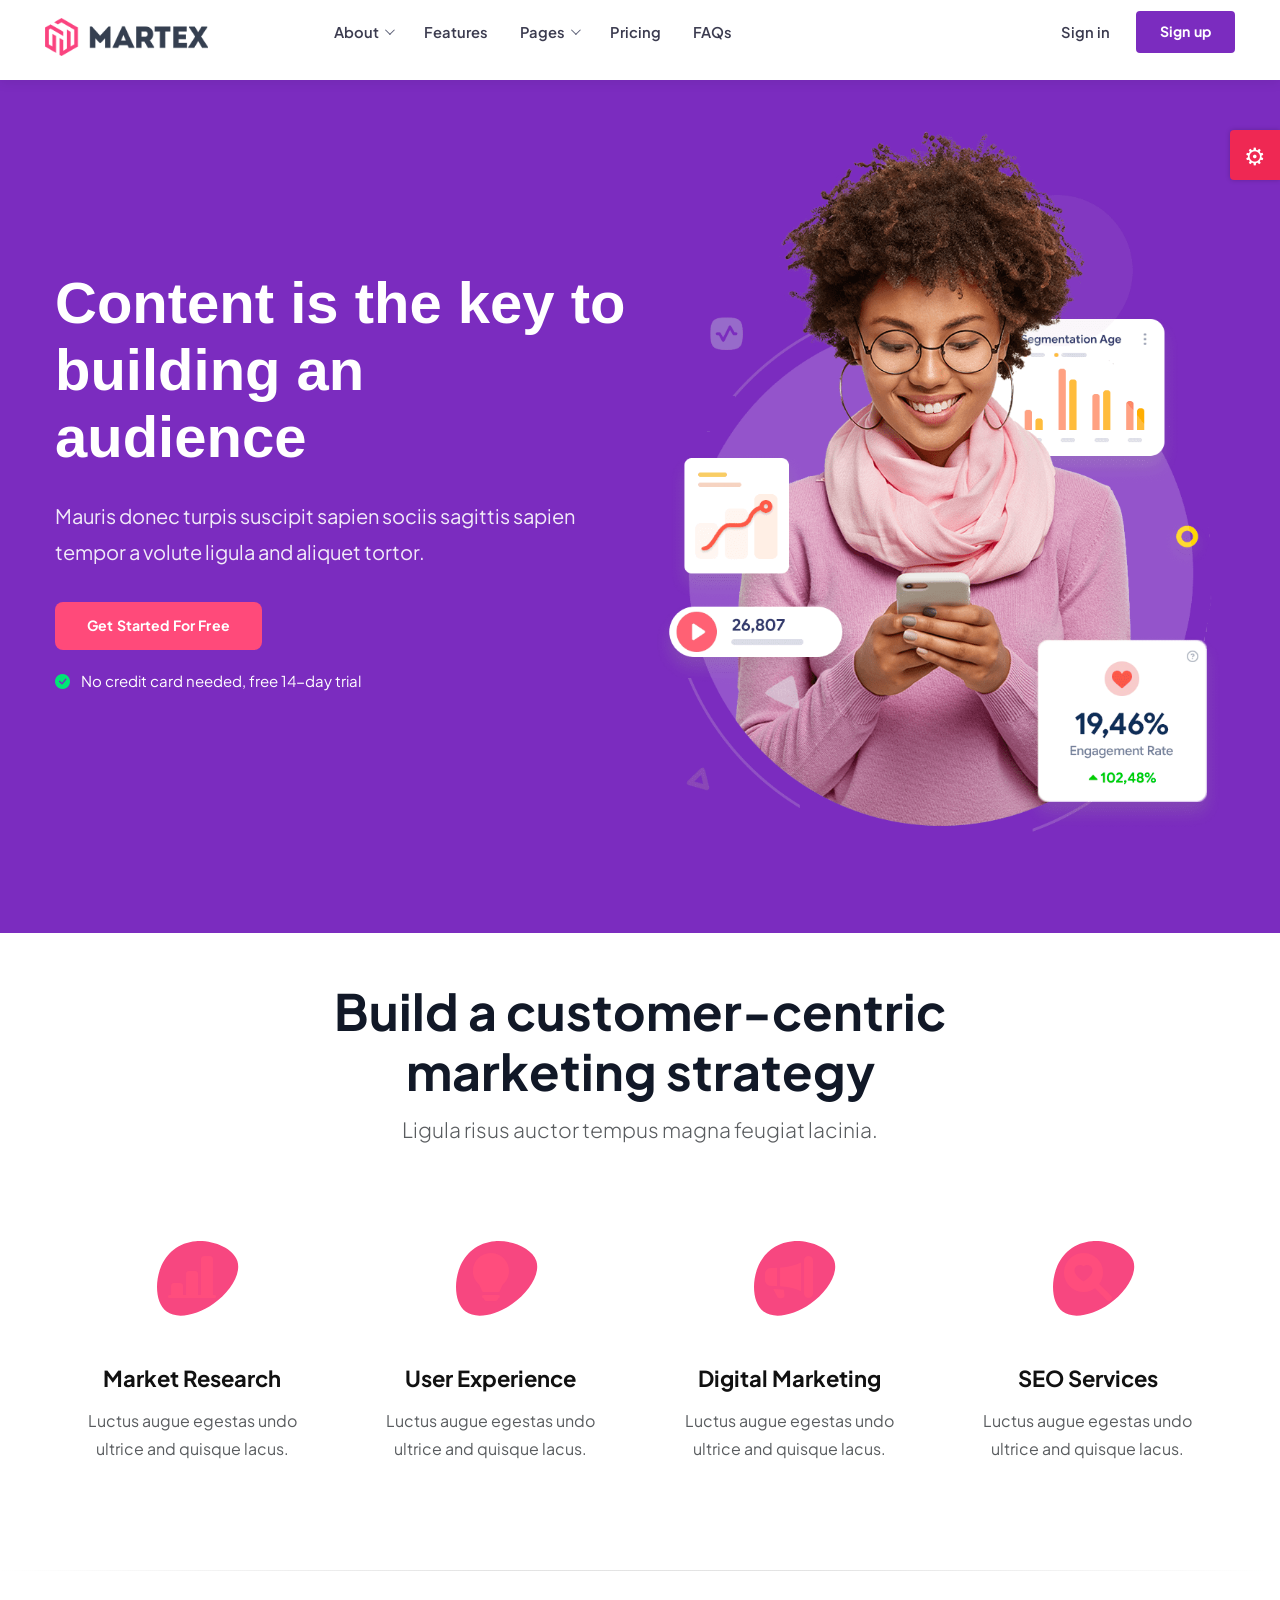
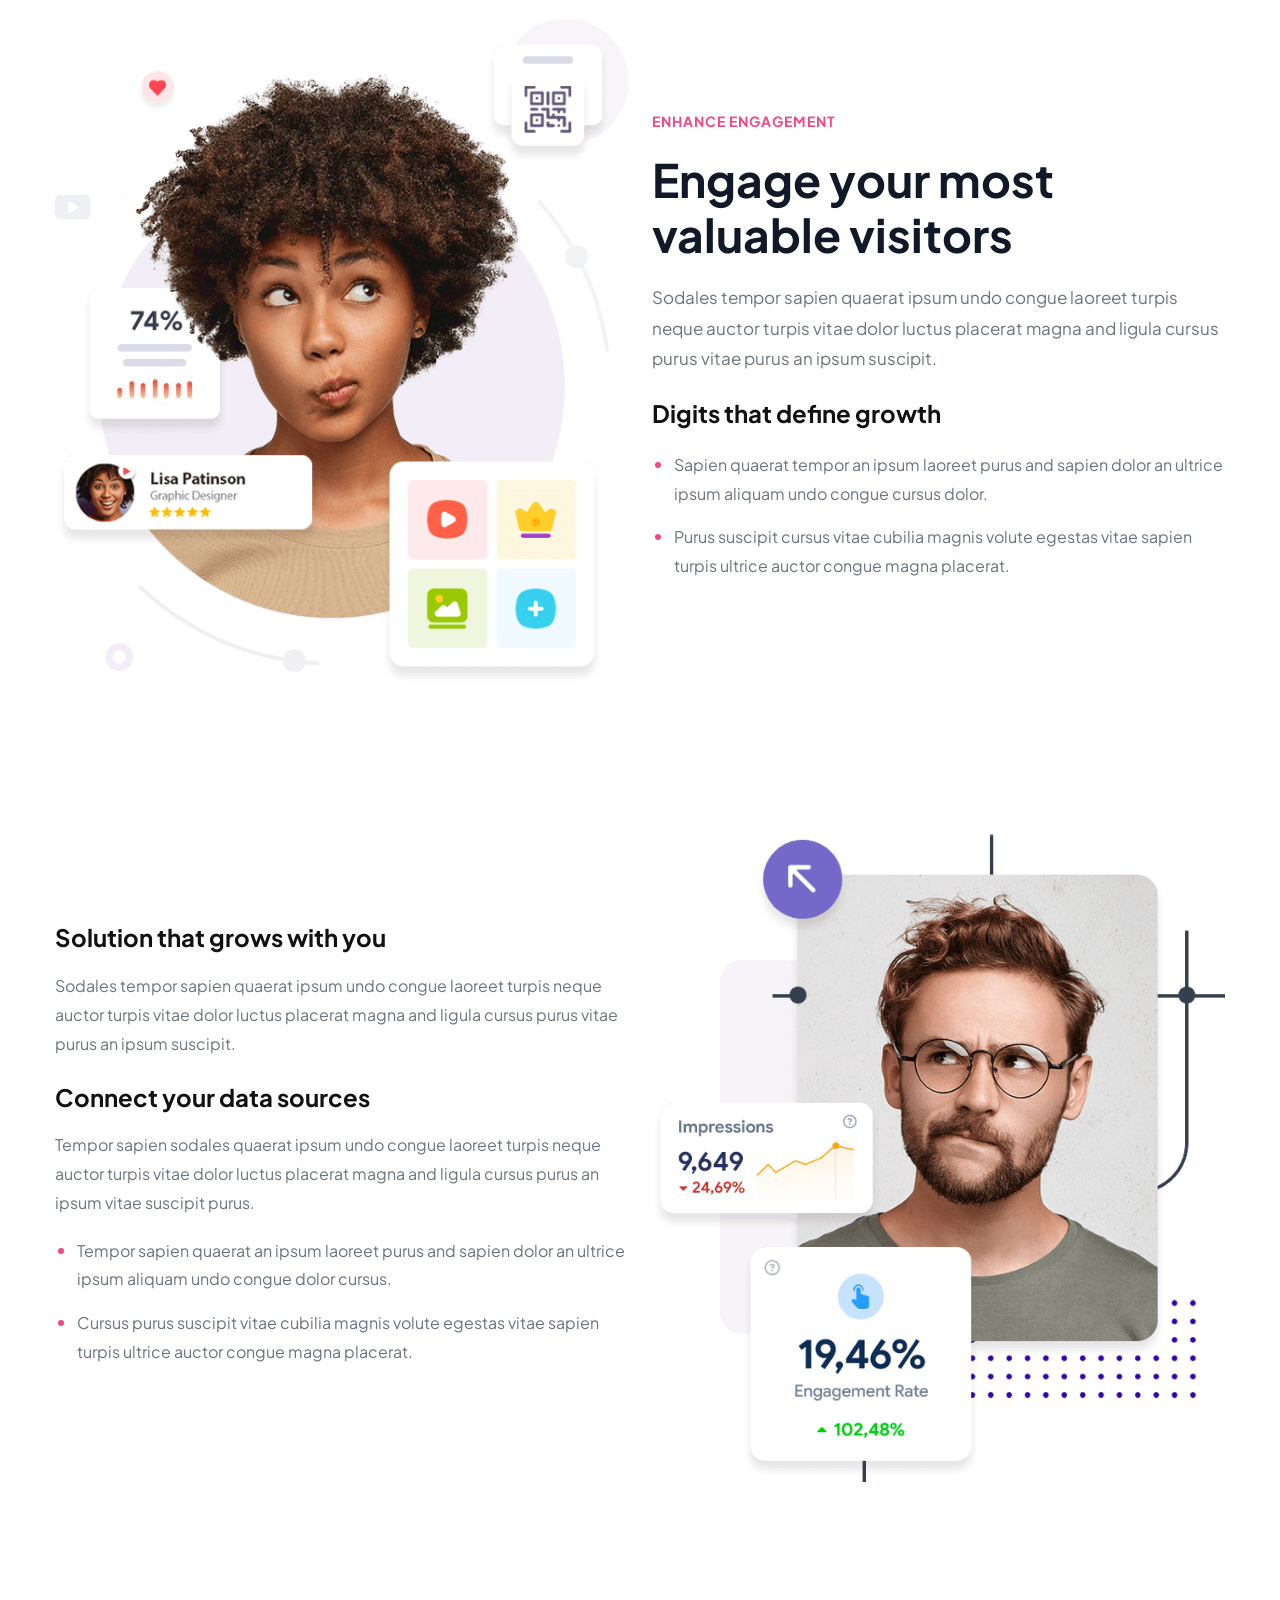
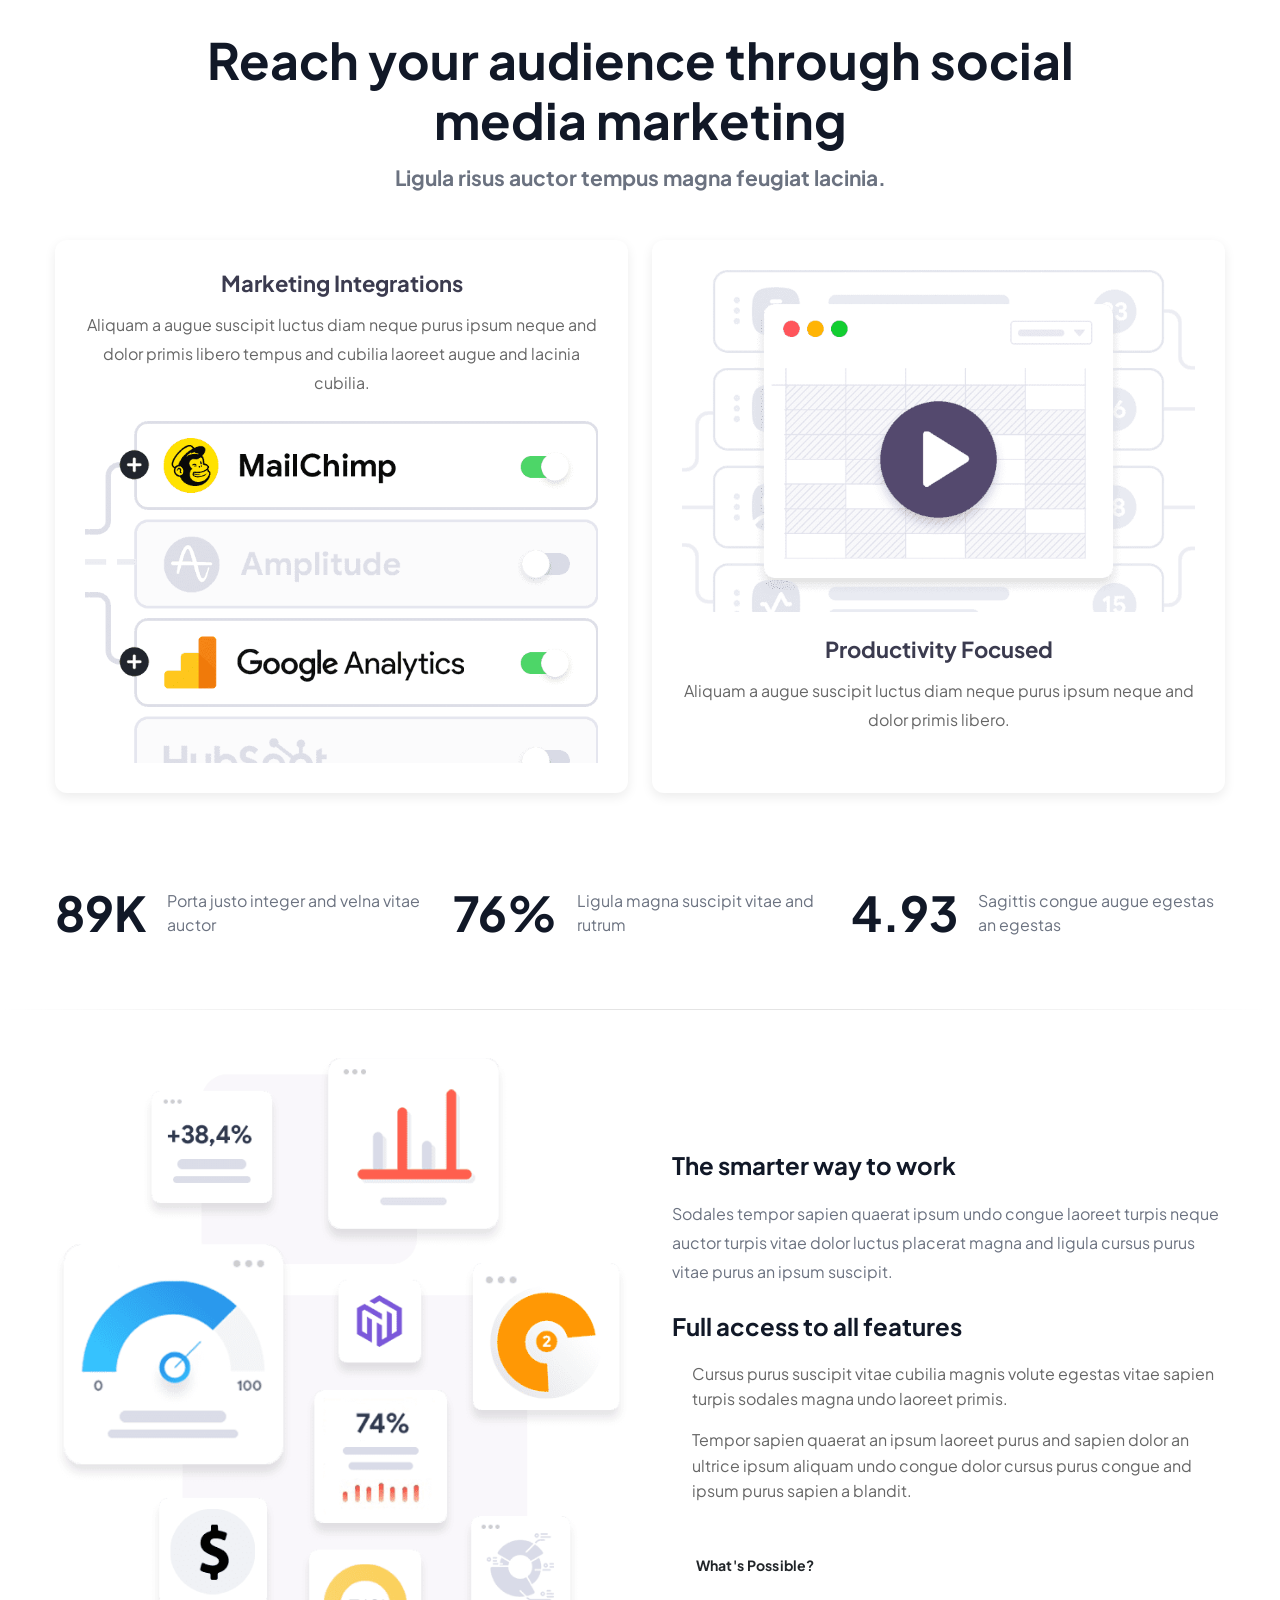
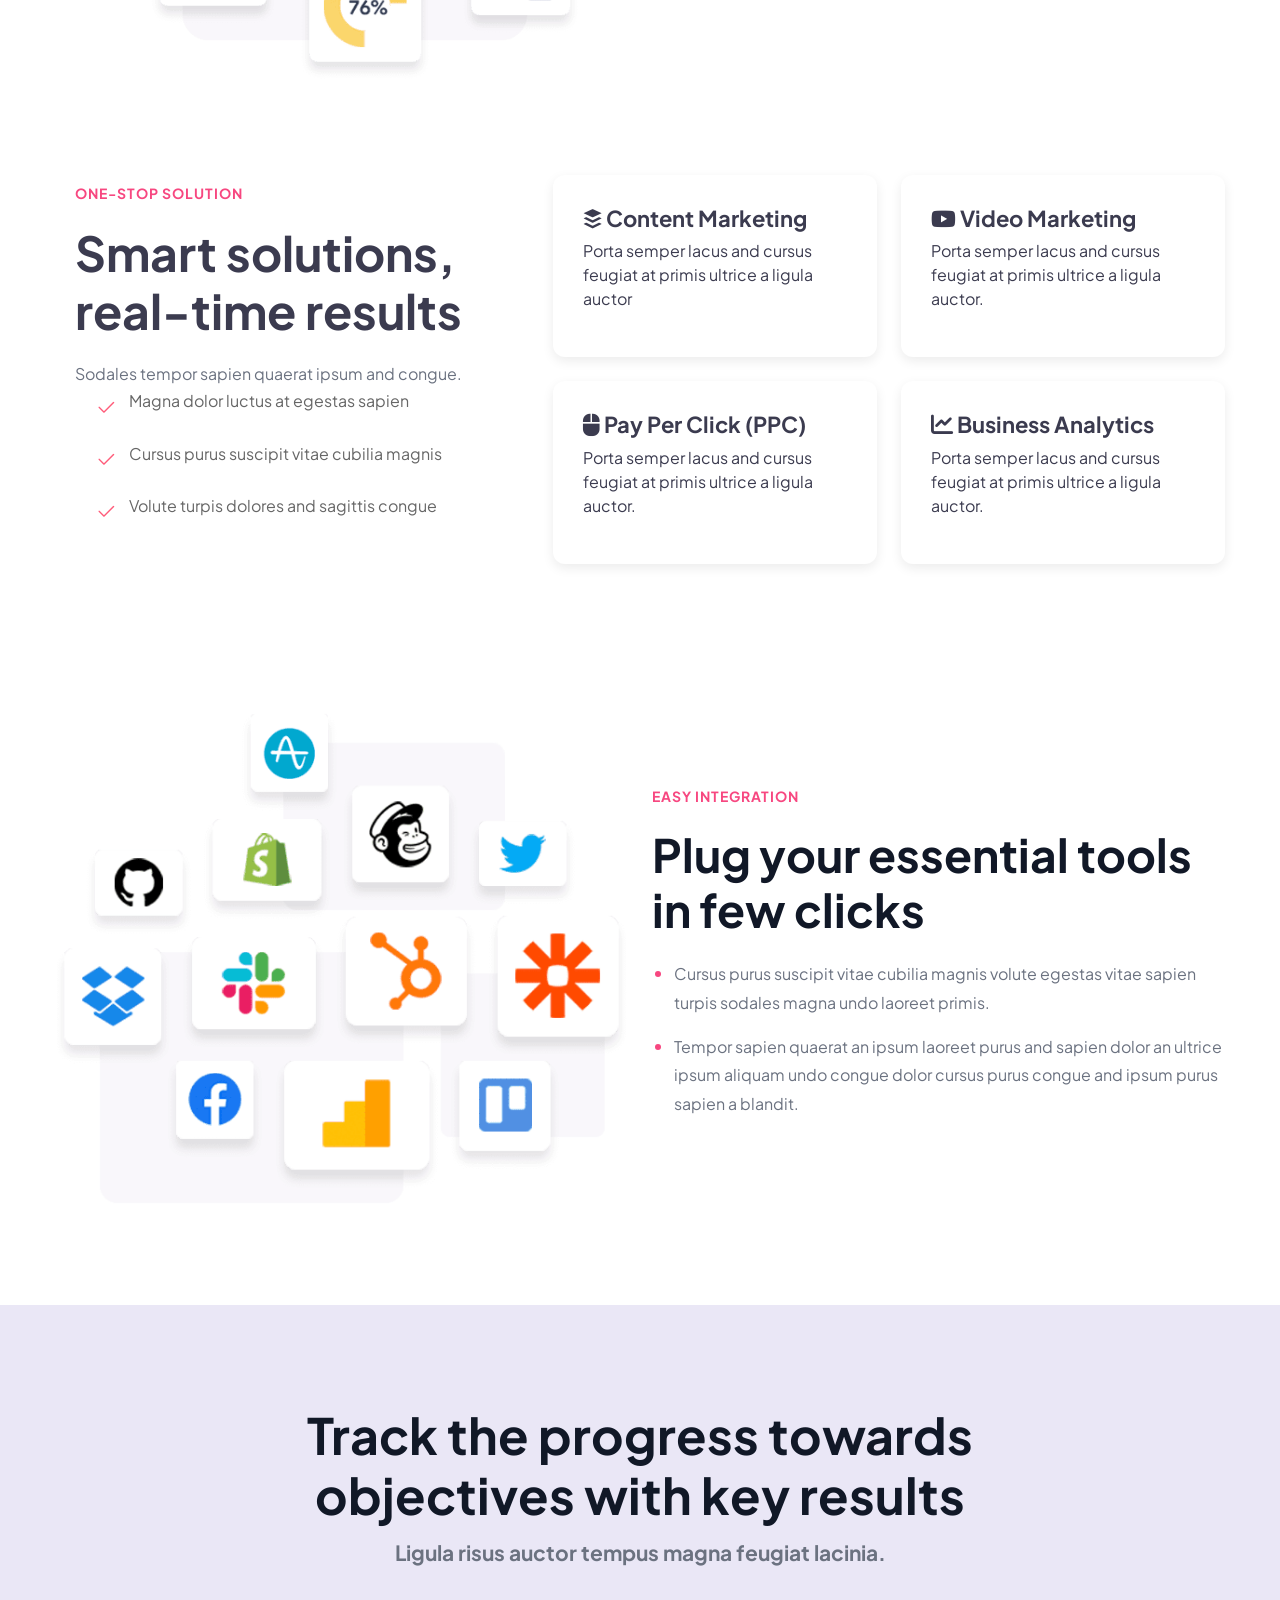
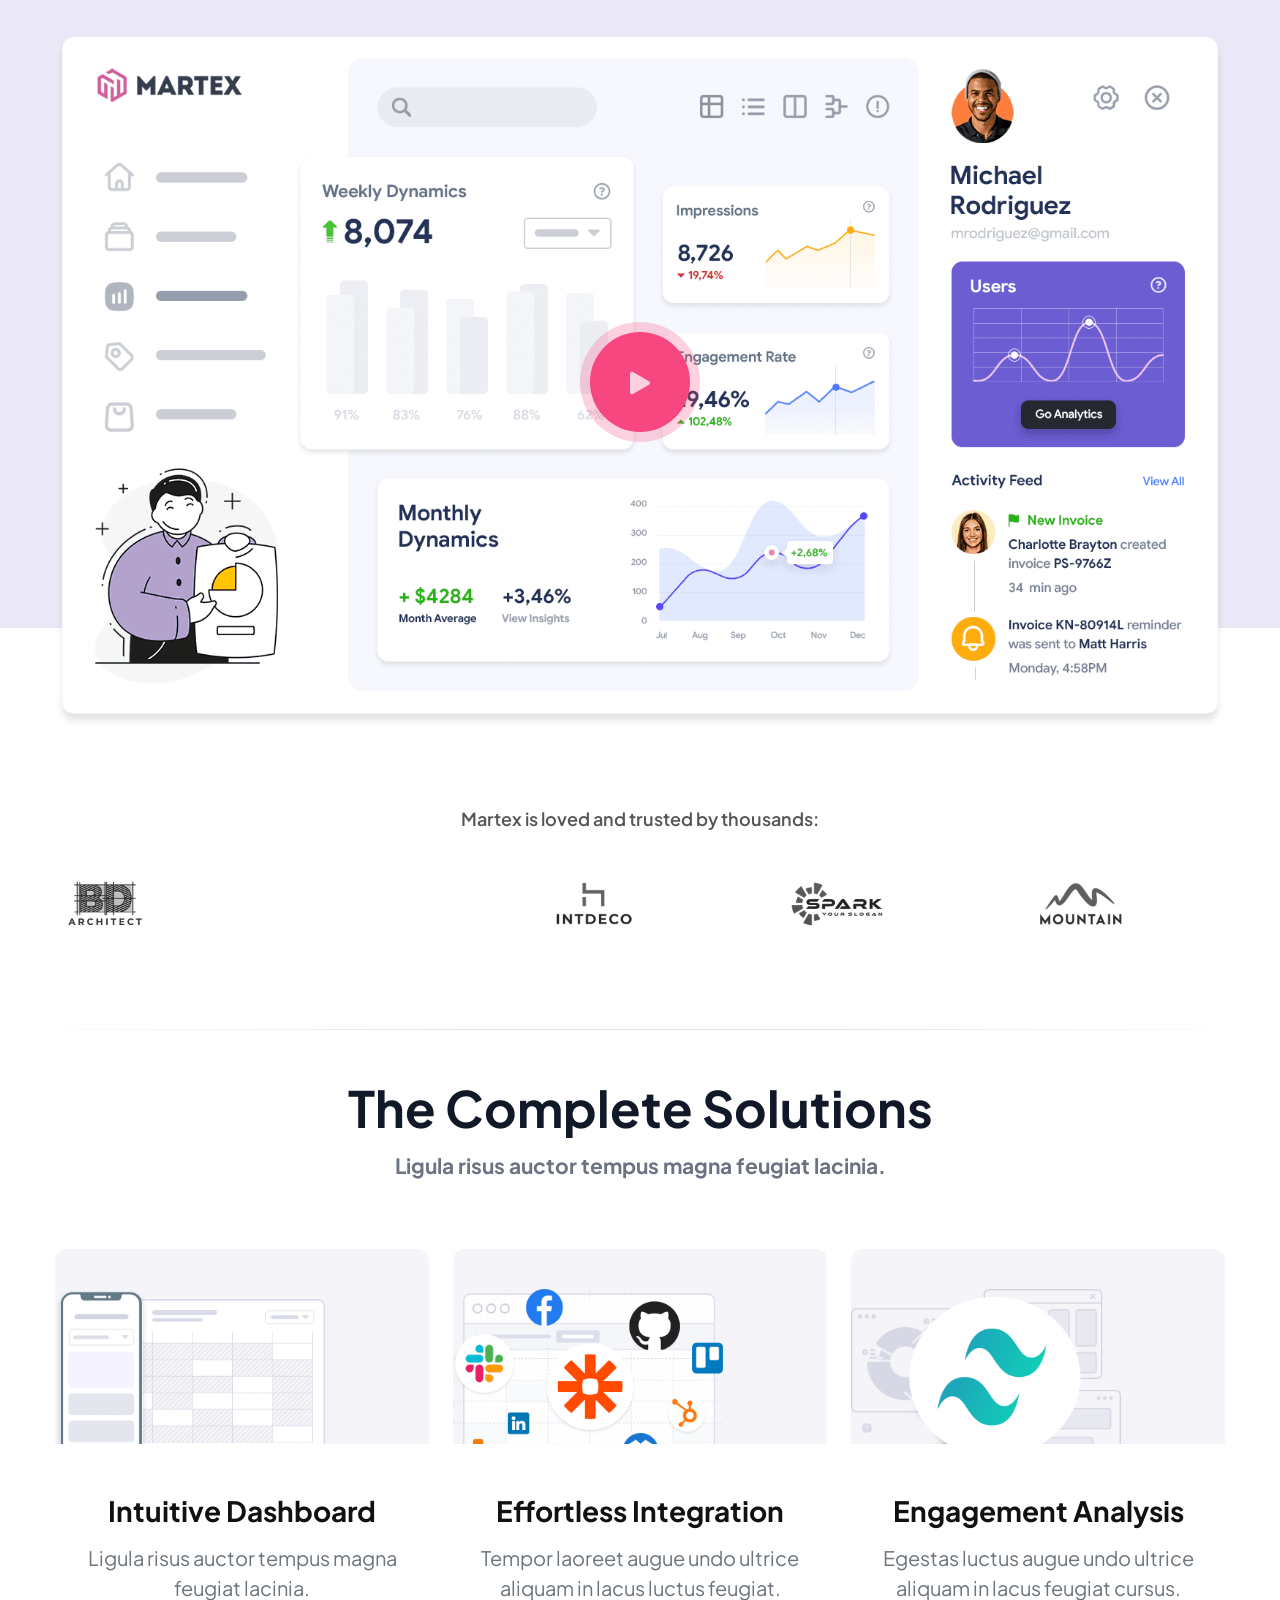
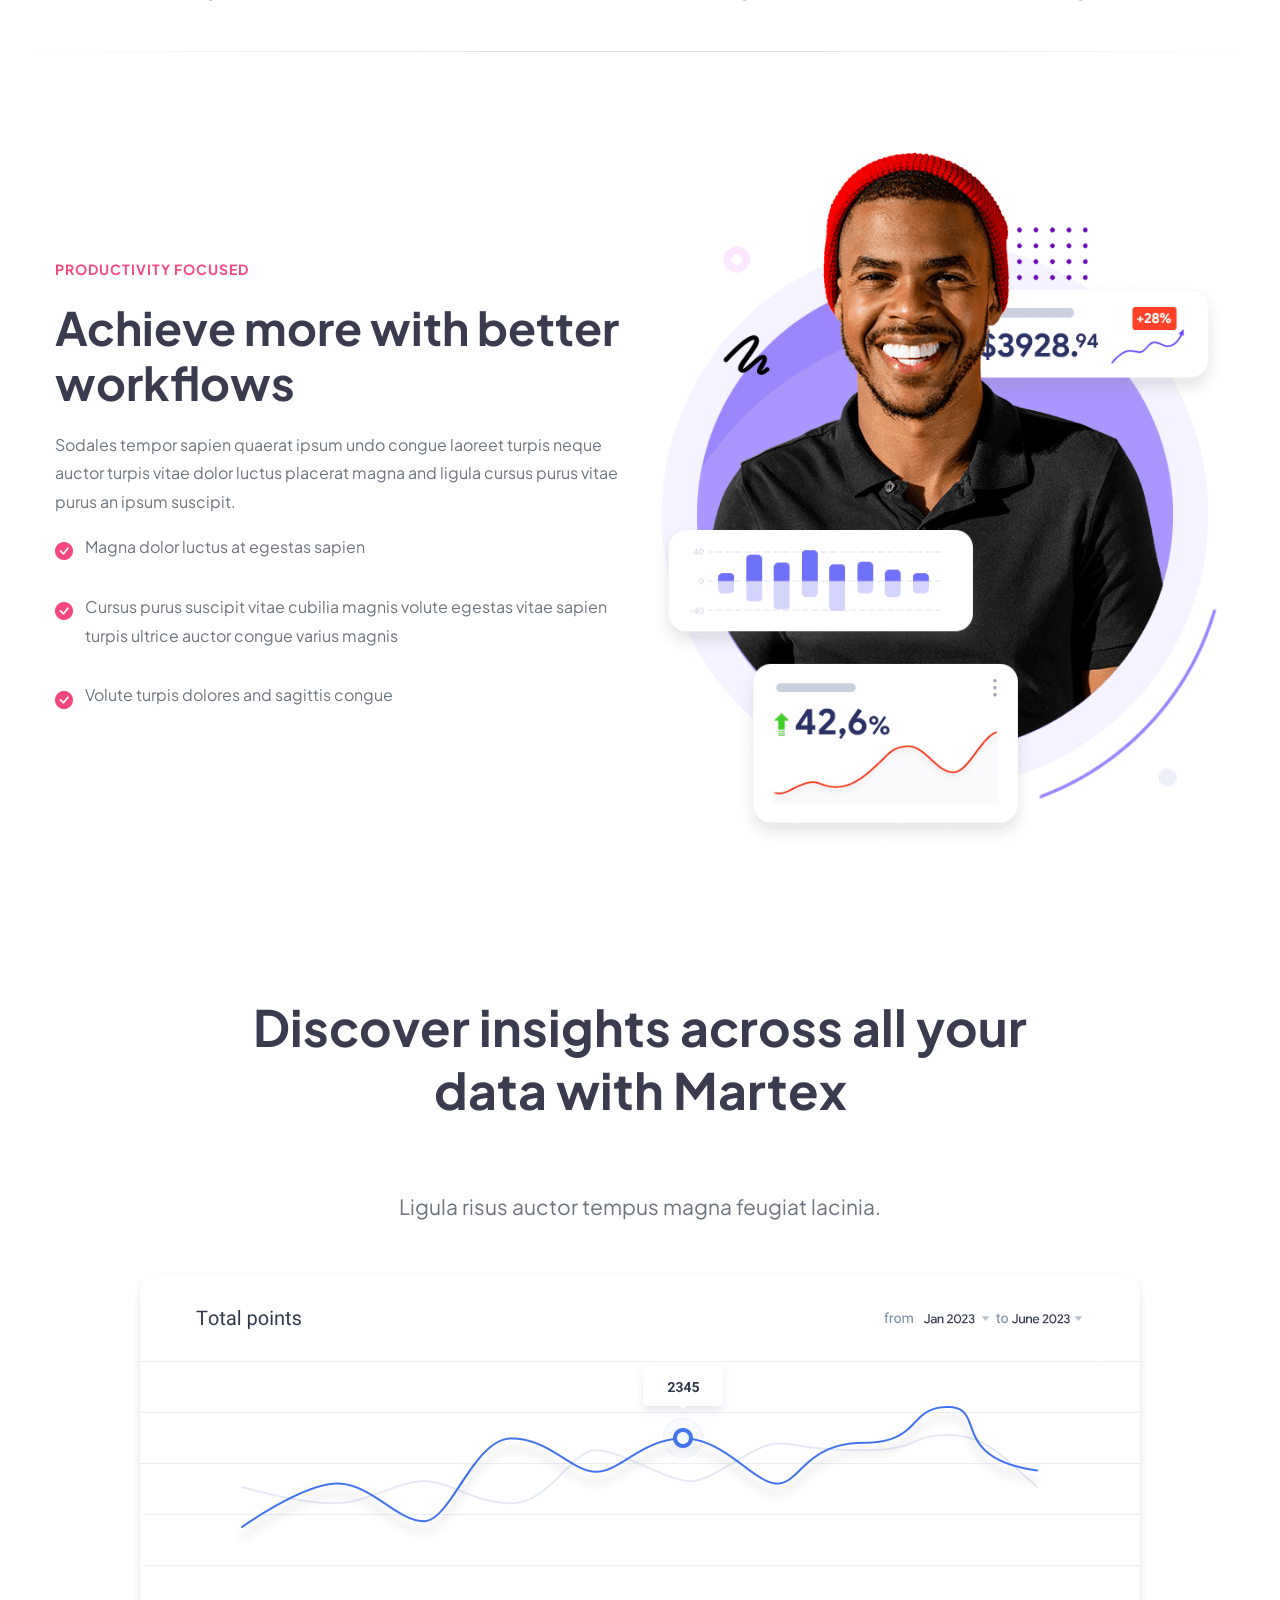
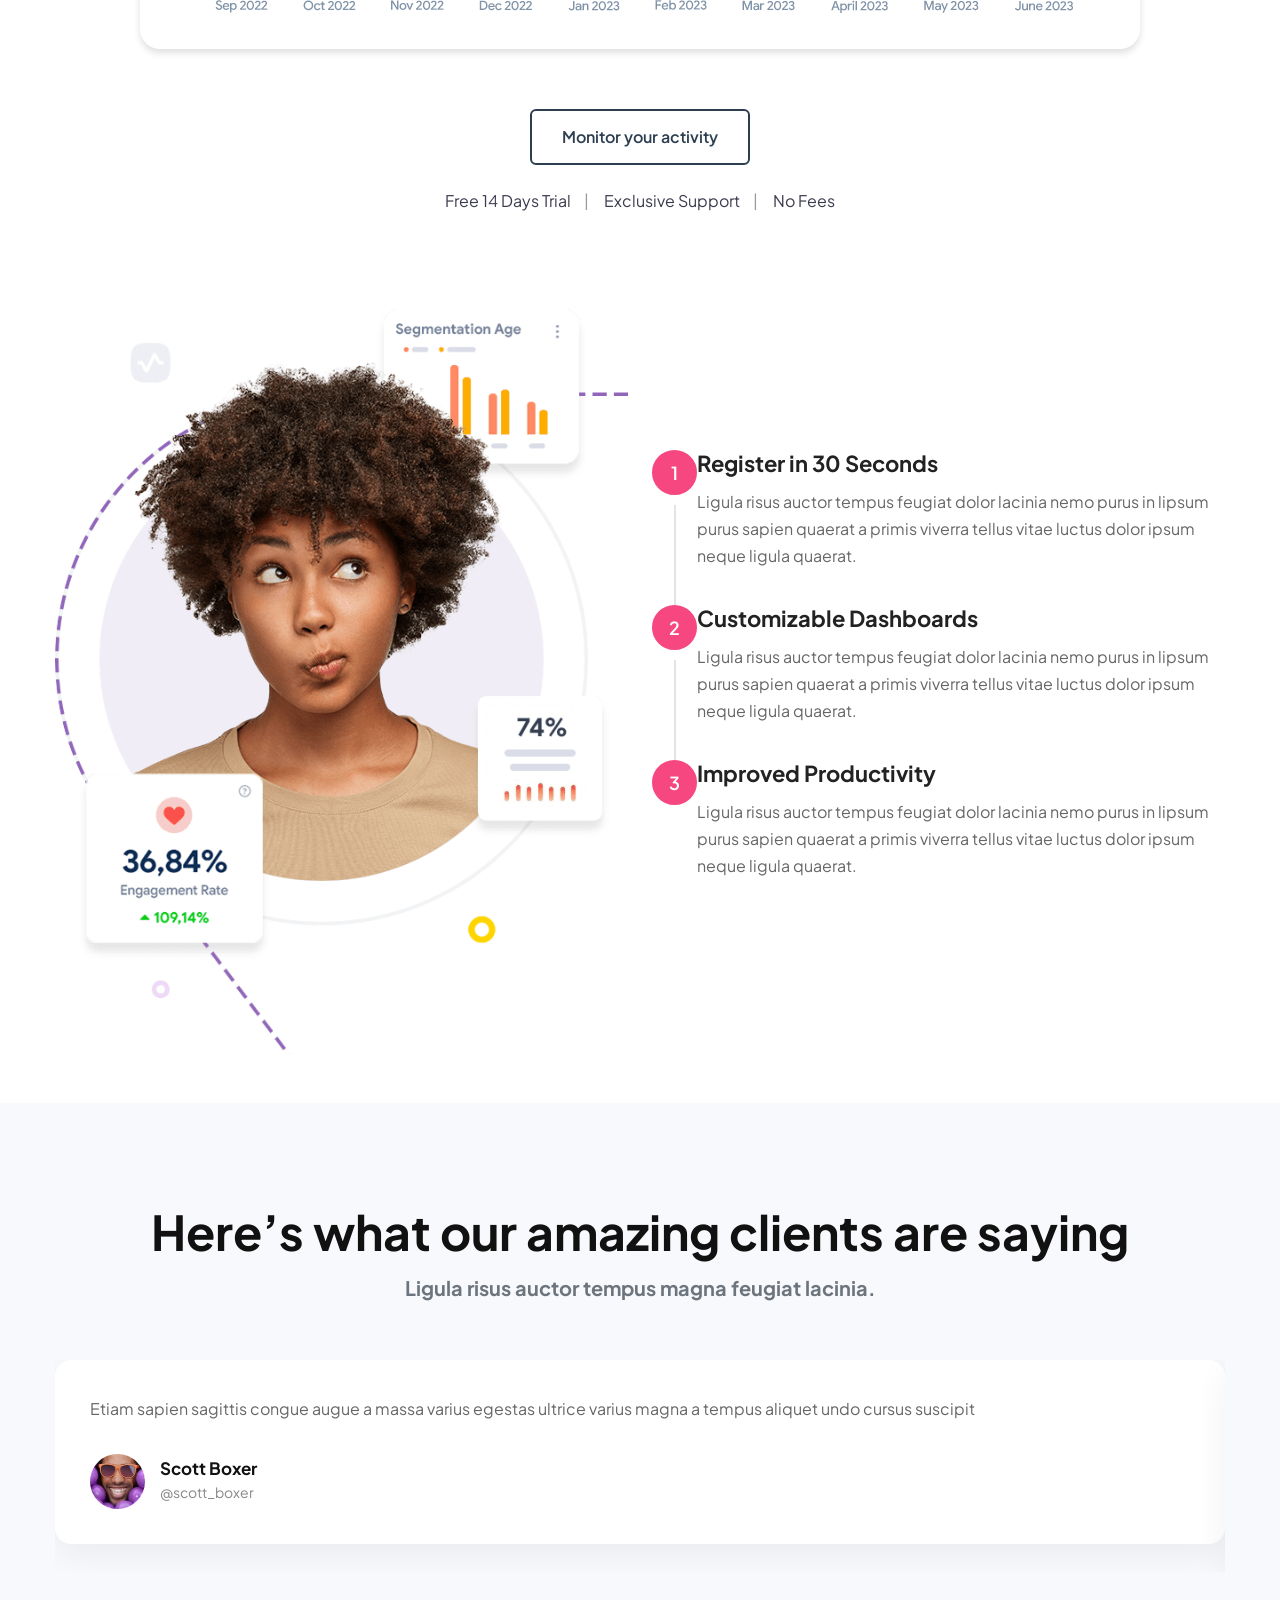
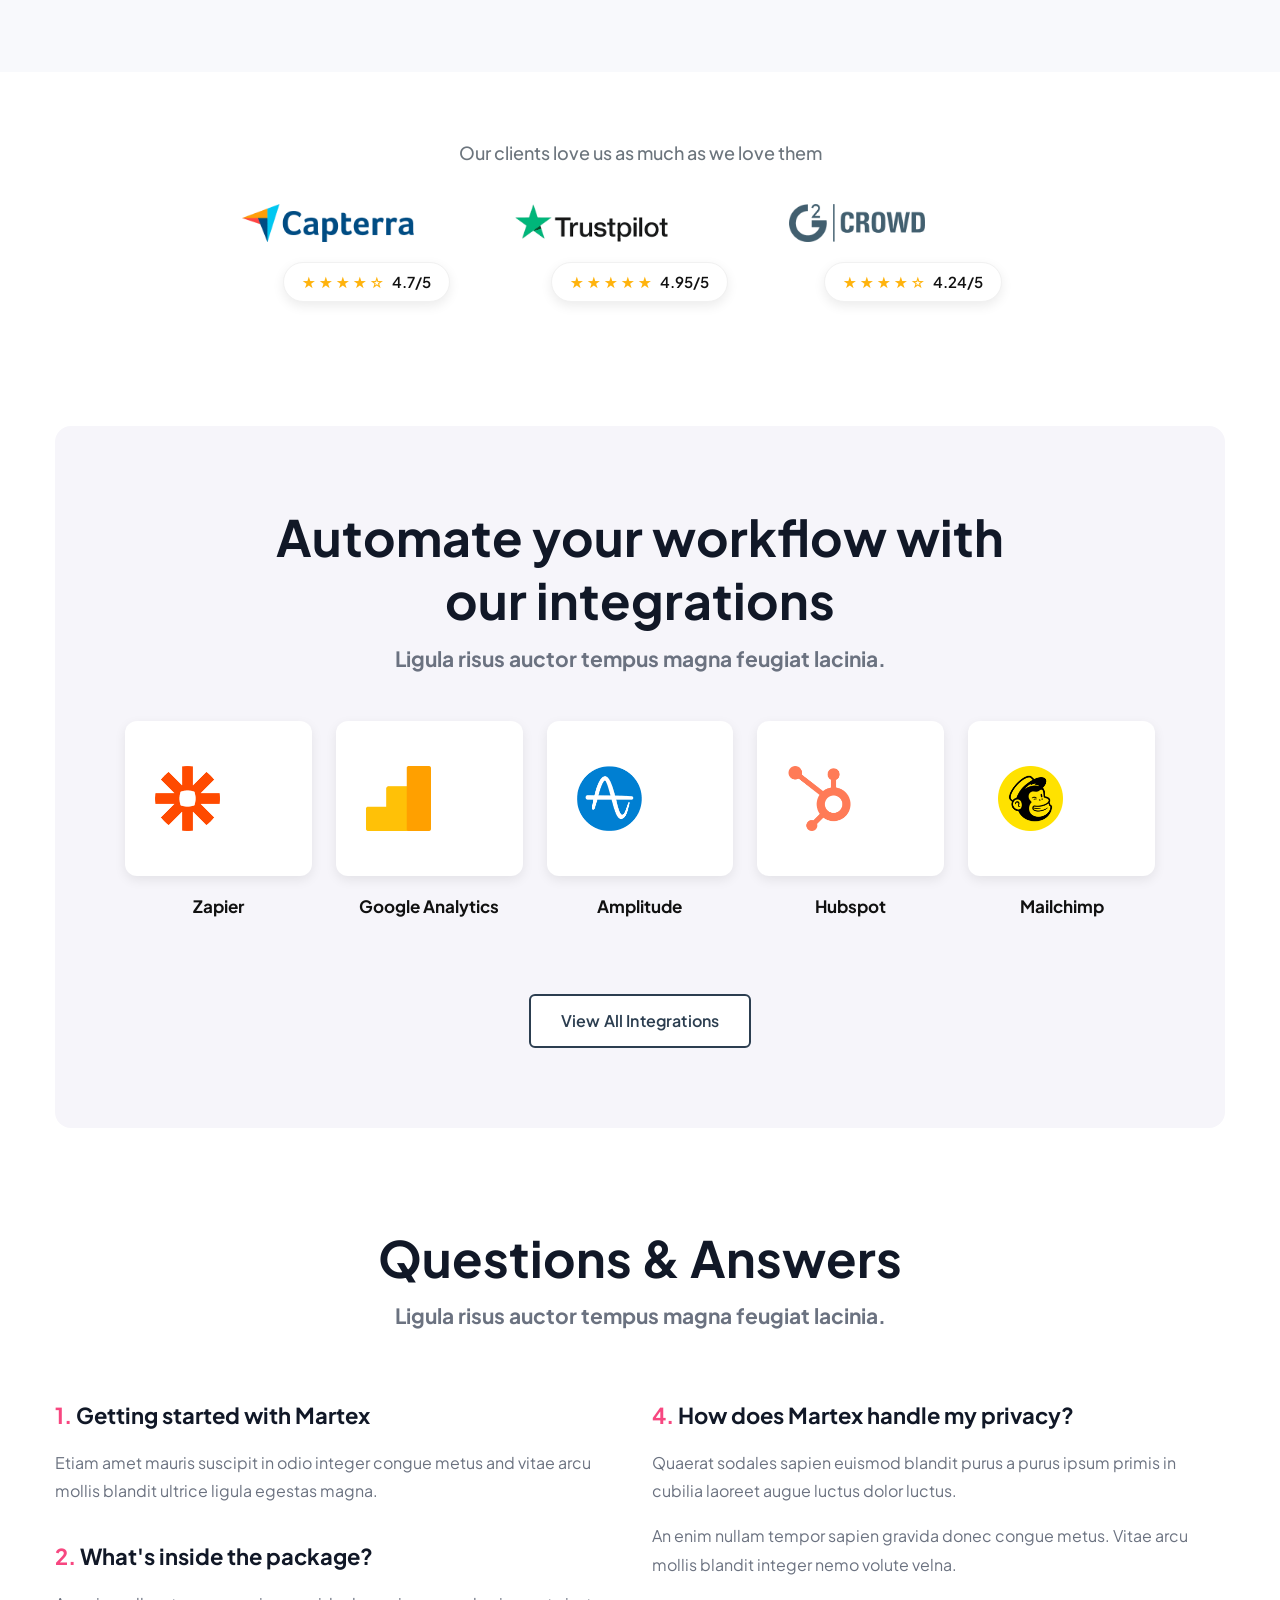
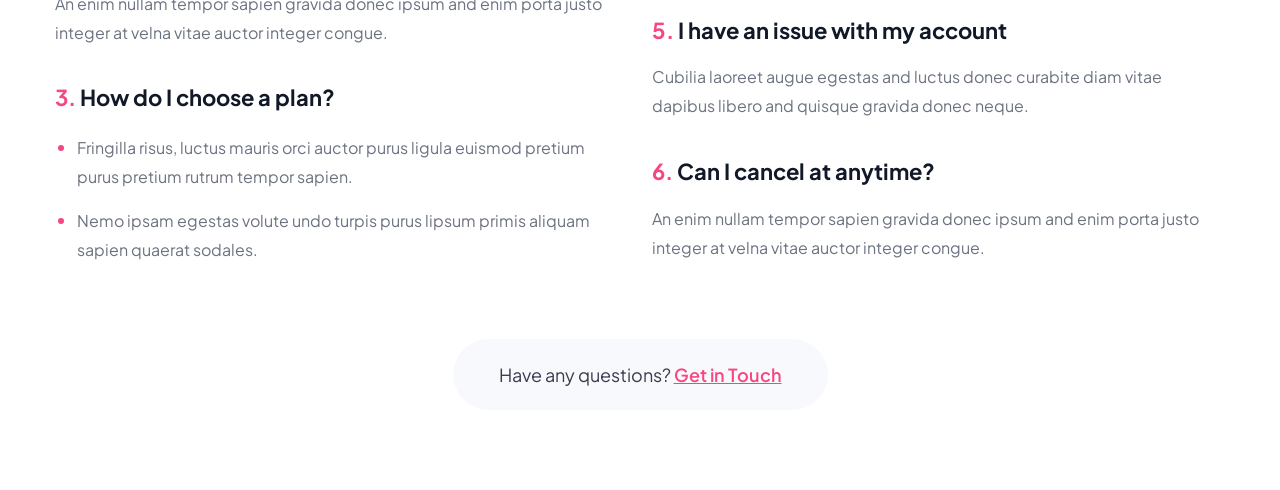
==== commit 50864a9c: "Code and Photos Edit" ====
--- a/index.html
+++ b/index.html
@@ -24,6 +24,10 @@
 
   <link rel="stylesheet" href="https://cdn.jsdelivr.net/npm/swiper@11/swiper-bundle.min.css">
   <script src="https://cdn.tailwindcss.com"></script>
+
+  <link rel="stylesheet" href="https://cdn.jsdelivr.net/npm/swiper@12/swiper-bundle.min.css" />
+
+  <script src="https://cdn.jsdelivr.net/npm/swiper@12/swiper-bundle.min.js"></script>
 
 
 </head>
@@ -1174,75 +1178,470 @@
           <p>Ligula risus auctor tempus magna feugiat lacinia.</p>
         </div>
 
-        <div class="reviews-wrapper">
-
-          <!-- Review Card 1 -->
-          <div class="review-card">
-            <div class="quote-icon">❝</div>
-
-            <p>
-              An augue cubilia undo laoreet magna suscipit egestas ipsum lectus
-              purus ipsum and primis augue an ultrice ligula egestas suscipit.
-            </p>
-
-            <div class="author-info">
-              <img src="assert/img/review-author-5.jpg" alt="author">
-
-              <div>
-                <h6>Jennifer Harper</h6>
-                <span>App Developer</span>
-              </div>
-            </div>
-          </div>
-
-          <!-- Review Card 2 -->
-          <div class="review-card">
-            <div class="quote-icon">❝</div>
-
-            <p>
-              An augue cubilia laoreet undo magna ipsum semper suscipit egestas magna ipsum
-              ligula a vitae purus and ipsum primis cubilia magna suscipit
-
-            </p>
-
-            <div class="author-info">
-              <img src="assert/img/review-author-6.jpg" alt="author">
-
-              <div>
-                <h6>
+        <div class="swiper mySwiper">
+          <div class="swiper-wrapper">
+            <div class="swiper-slide">
+              <div class="card">
+                <div class="card-body">
+                  <p class="card-text">
+                    Etiam sapien sagittis congue augue a massa varius egestas ultrice varius magna
+                    a tempus aliquet undo cursus suscipit
+
+                  </p>
+                  <div class="card-info">
+                    <div class="card-avatar">
+                      <img src="/assert/img/review-author-1.jpg" alt="Testimonial Avatar">
+                    </div>
+                    <div class="card-name">
+                      <h6>
+                        Scott Boxer</h6>
+                      <span>@scott_boxer</span>
+                    </div>
+                  </div>
+                </div>
+              </div>
+            </div>
+            <div class="swiper-slide">
+              <div class="card">
+                <div class="card-body">
+                  <p class="card-text">
+                    At sagittis congue augue diam egestas magna an ipsum vitae purus ipsum primis
+                    and cubilia laoreet augue egestas a luctus donec ltrice ligula porta augue magna
+                    suscipit lectus gestas
+
+                  </p>
+                  <div class="card-info">
+                    <div class="card-avatar">
+                      <img src="/assert/img/review-author-2.jpg" alt="Testimonial Avatar">
+                    </div>
+                    <div class="card-name">
+                      <h6>
+
+                        Joel Peterson</h6>
+                      <span>Internet Surfer</span>
+                    </div>
+                  </div>
+                </div>
+              </div>
+            </div>
+            <div class="swiper-slide">
+              <div class="card">
+                <div class="card-body">
+                  <p class="card-text">
+                    Mauris gestas magnis a sapien etiam sapien congue an augue egestas and ultrice
+                    vitae purus diam an integer congue magna ligula egestas magna suscipit
+
+
+                  </p>
+                  <div class="card-info">
+                    <div class="card-avatar">
+                      <img src="/assert/img/review-author-3.jpg" alt="Testimonial Avatar">
+                    </div>
+                    <div class="card-name">
+                      <h6>
+
+                        Marisol19</h6>
+                      <span>@marisol19</span>
+                    </div>
+                  </div>
+                </div>
+              </div>
+            </div>
+            <div class="swiper-slide">
+              <div class="card">
+                <div class="card-body">
+                  <p class="card-text">
+                    Mauris donec a magnis sapien etiam pretium a congue augue volutpat lectus
+                    aenean magna and undo mauris lectus laoreet tempor egestas rutrum
+
+
+                  </p>
+                  <div class="card-info">
+                    <div class="card-avatar">
+                      <img src="/assert/img/review-author-4.jpg" alt="Testimonial Avatar">
+                    </div>
+                    <div class="card-name">
+                      <h6>
+
+                        Leslie D.</h6>
+                      <span> Web Developer</span>
+                    </div>
+                  </div>
+                </div>
+              </div>
+            </div>
+            <div class="swiper-slide">
+              <div class="card">
+                <div class="card-body">
+                  <p class="card-text">
+                    An augue cubilia undo laoreet magna suscipit egestas ipsum lectus purus ipsum
+                    and primis augue an ultrice ligula egestas suscipit a lectus gestas auctor
+                    tempus
+                    feugiat impedit
+
+
+                  </p>
+                  <div class="card-info">
+                    <div class="card-avatar">
+                      <img src="/assert/img/review-author-5.jpg" alt="Testimonial Avatar">
+                    </div>
+                    <div class="card-name">
+                      <h6>
+
+                        Jennifer Harper</h6>
+                      <span>App Developer</span>
+                    </div>
+                  </div>
+                </div>
+              </div>
+            </div>
+            <div class="swiper-slide">
+              <div class="card">
+                <div class="card-body">
+                  <p class="card-text">
+                    An augue cubilia laoreet undo magna ipsum semper suscipit egestas magna ipsum
+                    ligula a vitae purus and ipsum primis cubilia magna suscipit
+
+
+                  </p>
+                  <div class="card-info">
+                    <div class="card-avatar">
+                      <img src="/assert/img/review-author-6.jpg" alt="Testimonial Avatar">
+                    </div>
+                    <div class="card-name">
+                      <h6>
+
                         Jonathan Barnes</h6>
-                <span>jQuery Programmer</span>
-              </div>
-            </div>
-          </div>
-
-          <!-- Review Card 3 -->
-          <div class="review-card">
-            <div class="quote-icon">❝</div>
-
-            <p>
-             Augue egestas porta tempus volutpat egestas augue cubilia laoreet a magna
+                      <span>jQuery Programmer</span>
+                    </div>
+                  </div>
+                </div>
+              </div>
+            </div>
+            <div class="swiper-slide">
+              <div class="card">
+                <div class="card-body">
+                  <p class="card-text">
+                    Augue egestas porta tempus volutpat egestas augue cubilia laoreet a magna
                     suscipit luctus dolor blandit vitae purus neque tempus an aliquet porta gestas
                     rutrum blandit vitae
-                  
-            </p>
-
-            <div class="author-info">
-              <img src="assert/img/review-author-7.jpg" alt="author">
-
-              <div>
-                <h6>
+
+                  </p>
+                  <div class="card-info">
+                    <div class="card-avatar">
+                      <img src="/assert/img/review-author-7.jpg" alt="Testimonial Avatar">
+                    </div>
+                    <div class="card-name">
+                      <h6>
                         Mike Harris</h6>
-                <span>Graphic Designer</span>
-              </div>
-            </div>
-          </div>
-
-        </div>
-
-      </div>
-    </section>
-
+                      <span>Graphic Designer</span>
+                    </div>
+                  </div>
+                </div>
+              </div>
+            </div>
+            <div class="swiper-slide">
+              <div class="card">
+                <div class="card-body">
+                  <p class="card-text">
+                    Augue at vitae purus tempus egestas volutpat augue undo cubilia laoreet magna
+                    suscipit luctus dolor blandit at purus tempus feugiat impedit
+
+
+                  </p>
+                  <div class="card-info">
+                    <div class="card-avatar">
+                      <img src="/assert/img/review-author-8.jpg" alt="Testimonial Avatar">
+                    </div>
+                    <div class="card-name">
+                      <h6>
+
+                        Evelyn Martinez</h6>
+                      <span>WordPress Consultant</span>
+                    </div>
+                  </div>
+                </div>
+              </div>
+            </div>
+          </div>
+          <div class="swiper-pagination"></div>
+        </div>
+
+
+      </div>
+    </section>
+    <section class="rating-section">
+      <div class="container">
+
+        <div class="row justify-content-center">
+          <div class="col-lg-9 text-center">
+            <div class="rating-title">
+              <h5>Our clients love us as much as we love them</h5>
+            </div>
+          </div>
+        </div>
+
+        <div class="row justify-content-center rating-wrapper">
+
+          <!-- Rating Box 1 -->
+          <div class="col-md-4 mb-4">
+            <div class="rbox-1 text-center">
+
+              <div class="rbox-img">
+                <img src="/assert/img/brand-21.png" class="img-fluid" alt="">
+              </div>
+
+              <div class="star-rating">
+                ★ ★ ★ ★ ☆
+                <span>4.7/5</span>
+              </div>
+
+            </div>
+          </div>
+
+          <!-- Rating Box 2 -->
+          <div class="col-md-4 mb-4">
+            <div class="rbox-1 text-center">
+
+              <div class="rbox-img">
+                <img src="/assert/img/brand-22.png" class="img-fluid" alt="">
+              </div>
+
+              <div class="star-rating">
+                ★ ★ ★ ★ ★
+                <span>4.95/5</span>
+              </div>
+
+            </div>
+          </div>
+
+          <!-- Rating Box 3 -->
+          <div class="col-md-4 mb-4">
+            <div class="rbox-1 text-center">
+
+              <div class="rbox-img">
+                <img src="/assert/img/brand-23.png" class="img-fluid" alt="">
+              </div>
+
+              <div class="star-rating">
+                ★ ★ ★ ★ ☆
+                <span>4.24/5</span>
+              </div>
+
+            </div>
+          </div>
+
+        </div>
+
+      </div>
+    </section>
+    <section id="integrations-2" class="integrations-section">
+      <div class="container">
+
+        <div class="integrations-2-wrapper">
+
+          <!-- Section Title -->
+          <div class="row justify-content-center">
+            <div class="col-lg-9">
+              <div class="section-title text-center mb-5">
+
+                <h2>
+                  Automate your workflow with our integrations
+                </h2>
+
+                <p>
+                  Ligula risus auctor tempus magna feugiat lacinia.
+                </p>
+
+              </div>
+            </div>
+          </div>
+
+          <!-- Integration Tools -->
+          <div class="row row-cols-2 row-cols-md-3 row-cols-lg-5 g-4">
+
+            <!-- Tool 1 -->
+            <div class="col">
+              <a href="#" class="in_tool">
+                <div class="in_tool_logo">
+                  <img src="/assert/img/tool-1.png" class="img-fluid" alt="Zapier">
+                </div>
+                <h6>Zapier</h6>
+              </a>
+            </div>
+
+            <!-- Tool 2 -->
+            <div class="col">
+              <a href="#" class="in_tool">
+                <div class="in_tool_logo">
+                  <img src="/assert/img/tool-2.png" class="img-fluid" alt="Google Analytics">
+                </div>
+                <h6>Google Analytics</h6>
+              </a>
+            </div>
+
+            <!-- Tool 3 -->
+            <div class="col">
+              <a href="#" class="in_tool">
+                <div class="in_tool_logo">
+                  <img src="/assert/img/tool-3.png" class="img-fluid" alt="Amplitude">
+                </div>
+                <h6>Amplitude</h6>
+              </a>
+            </div>
+
+            <!-- Tool 4 -->
+            <div class="col">
+              <a href="#" class="in_tool">
+                <div class="in_tool_logo">
+                  <img src="/assert/img/tool-4.png" class="img-fluid" alt="Hubspot">
+                </div>
+                <h6>Hubspot</h6>
+              </a>
+            </div>
+
+            <!-- Tool 5 -->
+            <div class="col">
+              <a href="#" class="in_tool">
+                <div class="in_tool_logo">
+                  <img src="/assert/img/tool-5.png" class="img-fluid" alt="Mailchimp">
+                </div>
+                <h6>Mailchimp</h6>
+              </a>
+            </div>
+
+          </div>
+          <div class="row">
+            <div class="col-12">
+              <div class="more-btn text-center mt-5">
+                <a href="https://martex-tailwindcss.ibthemespro.com/integrations.html"
+                  class="btn btn-outline-dark custom-btn">
+                  View All Integrations
+                </a>
+              </div>
+            </div>
+          </div>
+        </div>
+
+      </div>
+    </section>
+    <section id="faqs-3" class="faqs-section">
+      <div class="container">
+
+        <!-- Section Title -->
+        <div class="row justify-content-center">
+          <div class="col-lg-9 text-center">
+            <div class="section-title">
+              <h2>Questions & Answers</h2>
+              <p>
+                Ligula risus auctor tempus magna feugiat lacinia.
+              </p>
+            </div>
+          </div>
+        </div>
+
+        <!-- FAQ Content -->
+        <div class="row">
+
+          <!-- Left Column -->
+          <div class="col-lg-6">
+
+            <div class="question">
+              <h5><span>1.</span> Getting started with Martex</h5>
+              <p>
+                Etiam amet mauris suscipit in odio integer congue metus
+                and vitae arcu mollis blandit ultrice ligula egestas magna.
+              </p>
+            </div>
+
+            <div class="question">
+              <h5><span>2.</span> What's inside the package?</h5>
+              <p>
+                An enim nullam tempor sapien gravida donec ipsum and enim
+                porta justo integer at velna vitae auctor integer congue.
+              </p>
+            </div>
+
+            <div class="question">
+              <h5><span>3.</span> How do I choose a plan?</h5>
+
+              <ul class="simple-list">
+                <li>
+                  Fringilla risus, luctus mauris orci auctor purus ligula
+                  euismod pretium purus pretium rutrum tempor sapien.
+                </li>
+
+                <li>
+                  Nemo ipsam egestas volute undo turpis purus lipsum
+                  primis aliquam sapien quaerat sodales.
+                </li>
+              </ul>
+            </div>
+
+          </div>
+
+          <!-- Right Column -->
+          <div class="col-lg-6">
+
+            <div class="question">
+              <h5><span>4.</span> How does Martex handle my privacy?</h5>
+
+              <p>
+                Quaerat sodales sapien euismod blandit purus a purus
+                ipsum primis in cubilia laoreet augue luctus dolor luctus.
+              </p>
+
+              <p class="mt-3">
+                An enim nullam tempor sapien gravida donec congue metus.
+                Vitae arcu mollis blandit integer nemo volute velna.
+              </p>
+            </div>
+
+            <div class="question">
+              <h5><span>5.</span> I have an issue with my account</h5>
+
+              <p>
+                Cubilia laoreet augue egestas and luctus donec curabite
+                diam vitae dapibus libero and quisque gravida donec neque.
+              </p>
+            </div>
+
+            <div class="question">
+              <h5><span>6.</span> Can I cancel at anytime?</h5>
+
+              <p>
+                An enim nullam tempor sapien gravida donec ipsum and enim
+                porta justo integer at velna vitae auctor integer congue.
+              </p>
+            </div>
+
+          </div>
+
+        </div>
+
+        <!-- Bottom CTA -->
+        <div class="row">
+          <div class="col-12">
+
+            <div class="more-questions text-center">
+
+              <div class="more-questions-txt">
+                <p>
+                  Have any questions?
+                  <a href="contact.html">
+                    Get in Touch
+                  </a>
+                </p>
+              </div>
+
+            </div>
+
+          </div>
+        </div>
+
+      </div>
+    </section>
+    
   </div><!-- /page -->
 
   <script src="https://cdn.jsdelivr.net/npm/bootstrap@5.3.8/dist/js/bootstrap.bundle.min.js"
--- a/css/style.css
+++ b/css/style.css
@@ -568,6 +568,7 @@
 
 
 
+
 /* HERO SECTON */
 #hero-1 {
   position: relative;
@@ -2045,130 +2046,726 @@
 /* review card  */
 
 .reviews-section {
-    padding: 100px 0;
-    background: #f8f9fa;
+  padding: 100px 0;
+  background: #f8f9fa;
 }
 
 .container {
-    max-width: 1200px;
-    margin: 0 auto;
-    padding: 0 15px;
+  max-width: 1200px;
+  margin: 0 auto;
+  padding: 0 15px;
 }
 
 /* Section Heading */
 .section-heading {
+  text-align: center;
+  margin-bottom: 60px;
+}
+
+.section-heading h2 {
+  font-size: 50px;
+  font-weight: 700;
+  color: #24304a;
+  margin-bottom: 15px;
+  line-height: 1.2;
+}
+
+.section-heading p {
+  font-size: 21px;
+  color: #6c757d;
+}
+
+/* Review Cards */
+.reviews-wrapper {
+  display: flex;
+  gap: 30px;
+  flex-wrap: wrap;
+}
+
+.review-card {
+  flex: 1;
+  min-width: 300px;
+  background: #fff;
+  padding: 35px;
+  border-radius: 12px;
+  box-shadow: 0 5px 20px rgba(0, 0, 0, 0.08);
+  transition: all 0.3s ease;
+}
+
+.review-card:hover {
+  transform: translateY(-8px);
+  box-shadow: 0 12px 30px rgba(0, 0, 0, 0.12);
+}
+
+.quote-icon {
+  font-size: 60px;
+  color: #f74780;
+  opacity: 0.2;
+  line-height: 1;
+  margin-bottom: 15px;
+}
+
+.review-card p {
+  color: #666;
+  font-size: 16px;
+  line-height: 1.8;
+  margin-bottom: 25px;
+}
+
+/* Author */
+.author-info {
+  display: flex;
+  align-items: center;
+}
+
+.author-info img {
+  width: 55px;
+  height: 55px;
+  border-radius: 50%;
+  object-fit: cover;
+}
+
+.author-info div {
+  margin-left: 15px;
+}
+
+.author-info h6 {
+  margin: 0;
+  font-size: 18px;
+  font-weight: 700;
+  color: #24304a;
+}
+
+.author-info span {
+  color: #888;
+  font-size: 14px;
+}
+
+/* Responsive */
+@media (max-width: 991px) {
+  .section-heading h2 {
+    font-size: 38px;
+  }
+
+  .reviews-wrapper {
+    gap: 20px;
+  }
+}
+
+@media (max-width: 768px) {
+  .reviews-section {
+    padding: 70px 0;
+  }
+
+  .section-heading h2 {
+    font-size: 30px;
+  }
+
+  .section-heading p {
+    font-size: 18px;
+  }
+
+  .reviews-wrapper {
+    flex-direction: column;
+  }
+
+  .review-card {
+    min-width: 100%;
+  }
+}
+
+
+
+/* ==========================
+   Rating Section
+========================== */
+
+.rating-section {
+  padding-top: 70px;
+}
+
+.rating-title {
+  margin-bottom: 40px;
+}
+
+.rating-title h5 {
+  font-size: 18px;
+  font-weight: 500;
+  color: #6c757d;
+  margin: 0;
+}
+
+.rating-wrapper {
+  padding: 0 16%;
+}
+
+/* ==========================
+   Logo
+========================== */
+
+.rbox-img {
+  margin-bottom: 20px;
+}
+
+.rbox-img img {
+  max-height: 38px;
+  width: auto;
+}
+
+/* ==========================
+   Rating Badge
+========================== */
+
+.star-rating {
+  display: inline-block;
+  background: #fff;
+  border-radius: 50px;
+  padding: 8px 18px;
+  font-size: 15px;
+  font-weight: 600;
+  color: #111;
+  box-shadow: 0 4px 12px rgba(0, 0, 0, .08);
+  border: 1px solid #f1f1f1;
+}
+
+.star-rating {
+  color: #ffb30c;
+}
+
+.star-rating span {
+  color: #111;
+  margin-left: 5px;
+}
+
+/* ==========================
+   Responsive
+========================== */
+
+@media (max-width: 1199px) {
+  .rating-wrapper {
+    padding: 0 12%;
+  }
+}
+
+@media (max-width: 991px) {
+  .rating-section {
+    padding-top: 50px;
+  }
+
+  .rating-wrapper {
+    padding: 0 10%;
+  }
+}
+
+@media (max-width: 767px) {
+  .rating-wrapper {
+    padding: 0;
+  }
+
+  .rating-title h5 {
+    font-size: 16px;
+  }
+
+  .rbox-img img {
+    max-height: 30px;
+  }
+
+  .star-rating {
+    font-size: 14px;
+  }
+}
+
+
+
+
+
+
+
+
+/* =========================
+   Reviews Section
+========================= */
+
+.reviews-section {
+  padding: 100px 0;
+  background: #f8f9fc;
+}
+
+.section-heading {
+  text-align: center;
+  margin-bottom: 60px;
+}
+
+.section-heading h2 {
+  font-size: 48px;
+  font-weight: 700;
+  color: #111;
+  margin-bottom: 15px;
+}
+
+.section-heading p {
+  font-size: 20px;
+  color: #6c757d;
+}
+
+/* =========================
+   Swiper
+========================= */
+
+.mySwiper {
+  padding-bottom: 60px;
+}
+
+/* =========================
+   Review Card
+========================= */
+
+.swiper-slide {
+  height: auto;
+}
+
+.card {
+  border: none;
+  border-radius: 16px;
+  box-shadow: 0 10px 35px rgba(0, 0, 0, 0.06);
+  transition: all .3s ease;
+  height: 100%;
+}
+
+.card:hover {
+  transform: translateY(-10px);
+}
+
+.card-body {
+  padding: 35px;
+}
+
+.card-text {
+  font-size: 16px;
+  line-height: 1.8;
+  color: #666;
+  margin-bottom: 30px;
+}
+
+/* =========================
+   User Info
+========================= */
+
+.card-info {
+  display: flex;
+  align-items: center;
+}
+
+.card-avatar img {
+  width: 55px;
+  height: 55px;
+  border-radius: 50%;
+  object-fit: cover;
+}
+
+.card-name {
+  margin-left: 15px;
+}
+
+.card-name h6 {
+  font-size: 17px;
+  font-weight: 700;
+  margin-bottom: 2px;
+  color: #111;
+}
+
+.card-name span {
+  color: #888;
+  font-size: 14px;
+}
+
+/* =========================
+   Pagination
+========================= */
+
+.swiper-pagination-bullet {
+  width: 10px;
+  height: 10px;
+}
+
+.swiper-pagination-bullet-active {
+  background: #ff4d7d;
+}
+
+/* =========================
+   Responsive
+========================= */
+
+@media(max-width:991px) {
+
+  .reviews-section {
+    padding: 80px 0;
+  }
+
+  .section-heading h2 {
+    font-size: 38px;
+  }
+}
+
+@media(max-width:767px) {
+
+  .reviews-section {
+    padding: 60px 0;
+  }
+
+  .section-heading h2 {
+    font-size: 30px;
+  }
+
+  .section-heading p {
+    font-size: 16px;
+  }
+
+  .card-body {
+    padding: 25px;
+  }
+}
+
+
+
+
+/* ==========================
+   Integrations Section
+========================== */
+
+.integrations-section {
+    padding-top: 100px;
+}
+
+.integrations-2-wrapper {
+    /* background: url('../images/bg-02.jpg') center center/cover no-repeat; */
+    background-color: #F6F5FA;
+    padding: 80px 70px;
+    border-radius: 16px;
     text-align: center;
-    margin-bottom: 60px;
-}
-
-.section-heading h2 {
+}
+
+/* Section Title */
+
+.integrations-2-wrapper h2 {
     font-size: 50px;
     font-weight: 700;
-    color: #24304a;
-    margin-bottom: 15px;
-    line-height: 1.2;
-}
-
-.section-heading p {
+    line-height: 1.25;
+    color: #111;
+    margin-bottom: 20px;
+}
+
+.integrations-2-wrapper p {
     font-size: 21px;
     color: #6c757d;
 }
 
-/* Review Cards */
-.reviews-wrapper {
-    display: flex;
-    gap: 30px;
-    flex-wrap: wrap;
-}
-
-.review-card {
-    flex: 1;
-    min-width: 300px;
+/* Tool Cards */
+
+.in_tool {
+    display: block;
+    text-decoration: none;
+    color: inherit;
+    margin-bottom: 30px;
+}
+
+.in_tool_logo {
     background: #fff;
-    padding: 35px;
     border-radius: 12px;
-    box-shadow: 0 5px 20px rgba(0,0,0,0.08);
+    padding: 45px 30px;
+    box-shadow: 0 4px 12px rgba(0,0,0,0.08);
+    margin-bottom: 20px;
+    transition: all .4s ease;
+}
+
+.in_tool_logo:hover {
+    transform: translateY(-8px);
+    box-shadow: 0 15px 35px rgba(0,0,0,0.12);
+}
+
+.in_tool_logo img {
+    width: 65px;
+    height: 65px;
+    object-fit: contain;
+    
+}
+
+.in_tool h6 {
+    font-size: 17px;
+    font-weight: 700;
+    margin-bottom: 0;
+    color: #111;
+}
+
+/* ==========================
+   Responsive
+========================== */
+
+@media (max-width: 1199px) {
+
+    .integrations-section {
+        padding-top: 80px;
+    }
+
+    .integrations-2-wrapper {
+        padding: 70px 50px;
+    }
+
+    .integrations-2-wrapper h2 {
+        font-size: 44px;
+    }
+}
+
+@media (max-width: 991px) {
+
+    .integrations-section {
+        padding-top: 70px;
+    }
+
+    .integrations-2-wrapper {
+        padding: 60px 40px;
+    }
+
+    .integrations-2-wrapper h2 {
+        font-size: 36px;
+    }
+
+    .integrations-2-wrapper p {
+        font-size: 18px;
+    }
+}
+
+@media (max-width: 767px) {
+
+    .integrations-2-wrapper {
+        padding: 50px 25px;
+    }
+
+    .integrations-2-wrapper h2 {
+        font-size: 30px;
+    }
+
+    .integrations-2-wrapper p {
+        font-size: 16px;
+    }
+
+    .in_tool_logo {
+        padding: 35px 20px;
+    }
+}
+
+@media (max-width: 575px) {
+
+    .integrations-section {
+        padding-top: 60px;
+    }
+
+    .integrations-2-wrapper {
+        border-radius: 0;
+        margin-left: -12px;
+        margin-right: -12px;
+        padding: 40px 15px;
+    }
+
+    .integrations-2-wrapper h2 {
+        font-size: 26px;
+    }
+}
+
+.more-btn {
+    margin-top: 60px;
+}
+
+.custom-btn {
+    padding: 14px 30px;
+    font-size: 16px;
+    font-weight: 600;
+    border-radius: 6px;
     transition: all 0.3s ease;
 }
 
-.review-card:hover {
-    transform: translateY(-8px);
-    box-shadow: 0 12px 30px rgba(0,0,0,0.12);
-}
-
-.quote-icon {
-    font-size: 60px;
+.custom-btn:hover {
+    background: #f74780;
+    border-color: #f74780;
+    color: #fff;
+}
+
+/* Responsive */
+@media (max-width: 1199px) {
+    .more-btn {
+        margin-top: 50px;
+    }
+}
+
+@media (max-width: 991px) {
+    .more-btn {
+        margin-top: 50px;
+    }
+}
+
+@media (max-width: 767px) {
+    .more-btn {
+        margin-top: 40px;
+    }
+
+    .custom-btn {
+        padding: 12px 25px;
+        font-size: 15px;
+    }
+}
+
+
+
+/* ==========================
+   FAQ Section
+========================== */
+
+.faqs-section {
+    padding-top: 100px;
+    padding-bottom: 80px;
+}
+
+.section-title {
+    margin-bottom: 70px;
+}
+
+.section-title h2 {
+    font-size: 50px;
+    font-weight: 700;
+    color: #111827;
+    margin-bottom: 15px;
+}
+
+.section-title p {
+    font-size: 21px;
+    color: #6b7280;
+}
+
+/* ==========================
+   Questions
+========================== */
+
+.question {
+    margin-bottom: 35px;
+}
+
+.question h5 {
+    font-size: 22px;
+    font-weight: 700;
+    color: #111827;
+    margin-bottom: 18px;
+    line-height: 1.4;
+}
+
+.question h5 span {
     color: #f74780;
-    opacity: 0.2;
-    line-height: 1;
-    margin-bottom: 15px;
-}
-
-.review-card p {
-    color: #666;
-    font-size: 16px;
+}
+
+.question p {
+    color: #6b7280;
     line-height: 1.8;
-    margin-bottom: 25px;
-}
-
-/* Author */
-.author-info {
-    display: flex;
-    align-items: center;
-}
-
-.author-info img {
-    width: 55px;
-    height: 55px;
-    border-radius: 50%;
-    object-fit: cover;
-}
-
-.author-info div {
-    margin-left: 15px;
-}
-
-.author-info h6 {
+    margin-bottom: 0;
+}
+
+/* ==========================
+   List
+========================== */
+
+.simple-list {
+    list-style: disc;
+    padding-left: 22px;
+    margin-bottom: 0;
+}
+
+.simple-list li {
+    color: #6b7280;
+    margin-bottom: 12px;
+    line-height: 1.8;
+}
+
+.simple-list li::marker {
+    color: #f74780;
+}
+
+/* ==========================
+   More Questions Box
+========================== */
+
+.more-questions {
+    margin-top: 40px;
+}
+
+.more-questions-txt {
+    background: #f8f9fc;
+    padding: 22px 46px;
+    border-radius: 50px;
+    display: inline-block;
+}
+
+.more-questions-txt p {
     margin: 0;
     font-size: 18px;
-    font-weight: 700;
-    color: #24304a;
-}
-
-.author-info span {
-    color: #888;
-    font-size: 14px;
-}
-
-/* Responsive */
+}
+
+.more-questions-txt a {
+    color: #f74780;
+    font-weight: 600;
+    text-decoration: underline;
+    transition: .3s;
+}
+
+.more-questions-txt a:hover {
+    color: #353f4f;
+}
+
+/* ==========================
+   Responsive
+========================== */
+
 @media (max-width: 991px) {
-    .section-heading h2 {
-        font-size: 38px;
+
+    .faqs-section {
+        padding-top: 80px;
+        padding-bottom: 60px;
     }
 
-    .reviews-wrapper {
-        gap: 20px;
+    .section-title h2 {
+        font-size: 40px;
     }
-}
-
-@media (max-width: 768px) {
-    .reviews-section {
-        padding: 70px 0;
-    }
-
-    .section-heading h2 {
-        font-size: 30px;
-    }
-
-    .section-heading p {
+
+    .section-title p {
         font-size: 18px;
     }
 
-    .reviews-wrapper {
-        flex-direction: column;
+    .question h5 {
+        font-size: 20px;
     }
-
-    .review-card {
-        min-width: 100%;
+}
+
+@media (max-width: 767px) {
+
+    .faqs-section {
+        padding-top: 60px;
+    }
+
+    .section-title {
+        margin-bottom: 40px;
+    }
+
+    .section-title h2 {
+        font-size: 32px;
+    }
+
+    .question h5 {
+        font-size: 18px;
+    }
+
+    .more-questions-txt {
+        padding: 18px 25px;
+        border-radius: 20px;
+    }
+
+    .more-questions-txt p {
+        font-size: 16px;
     }
 }
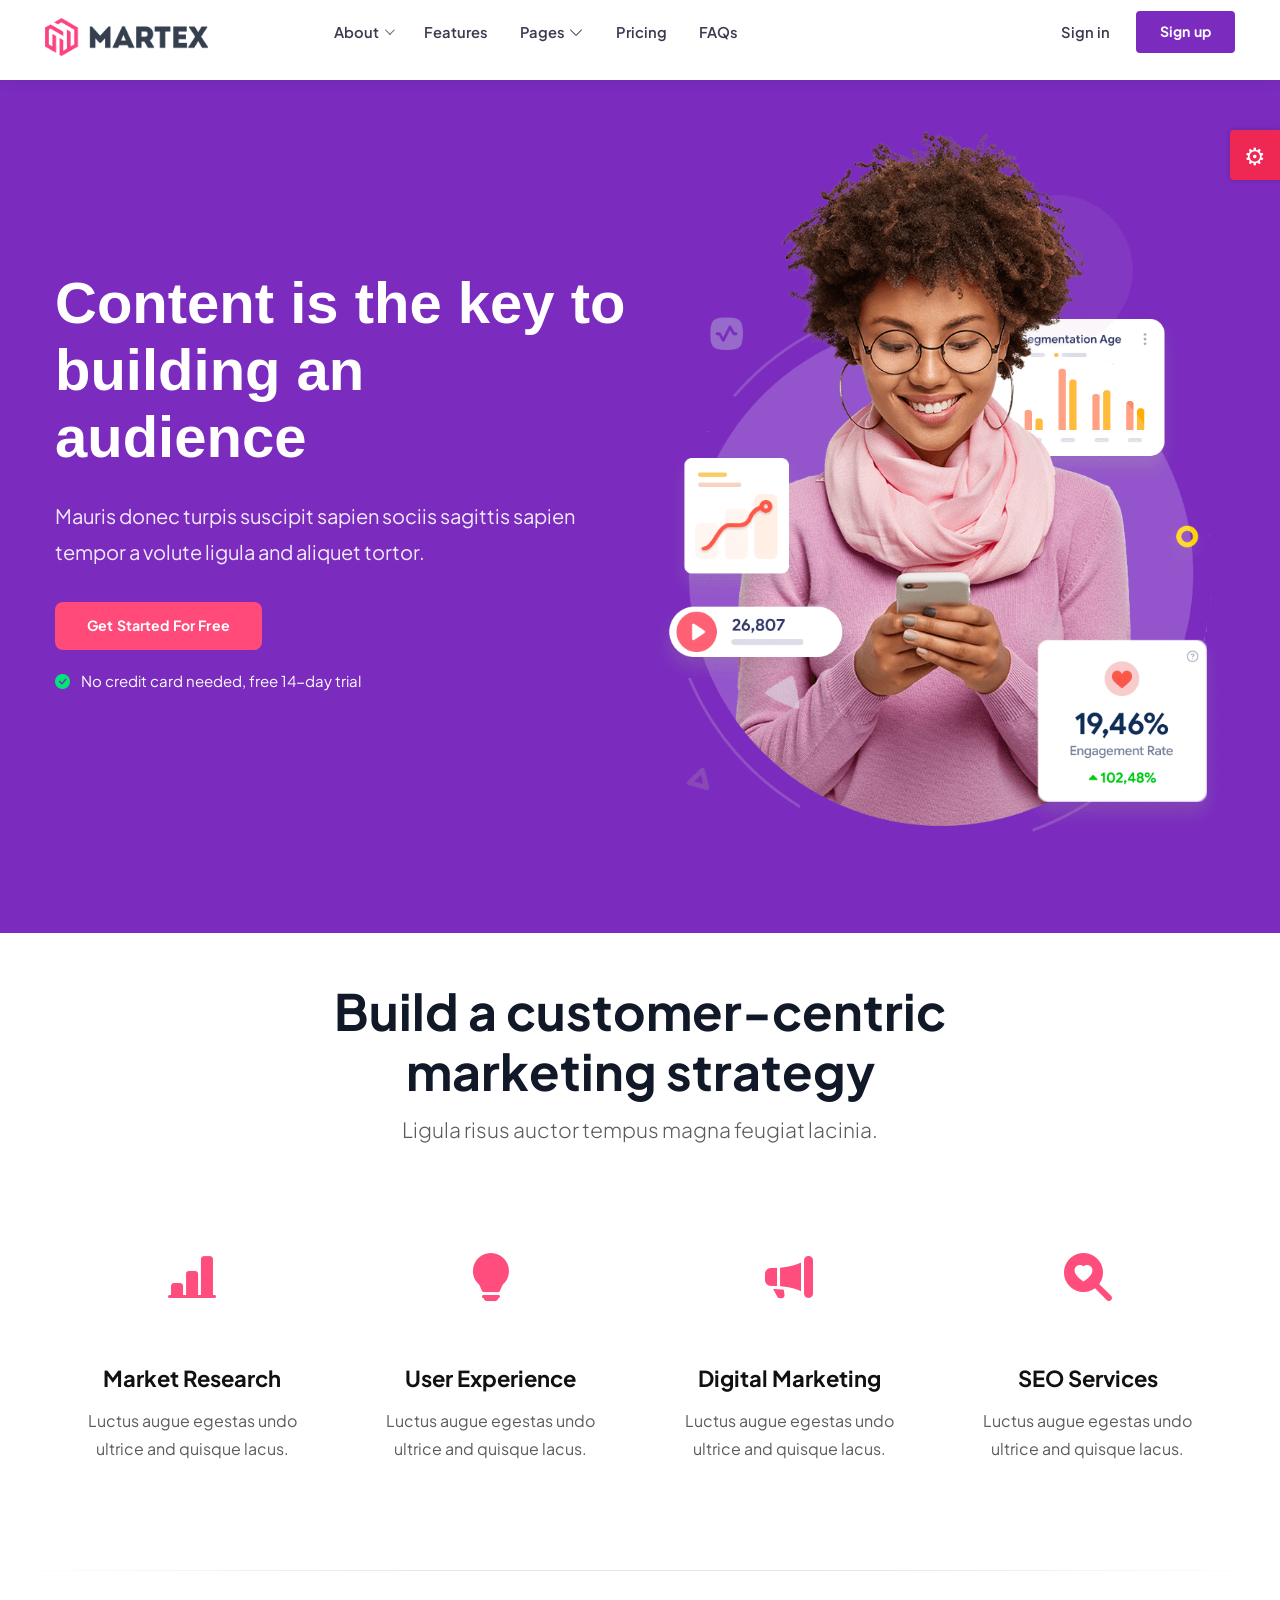
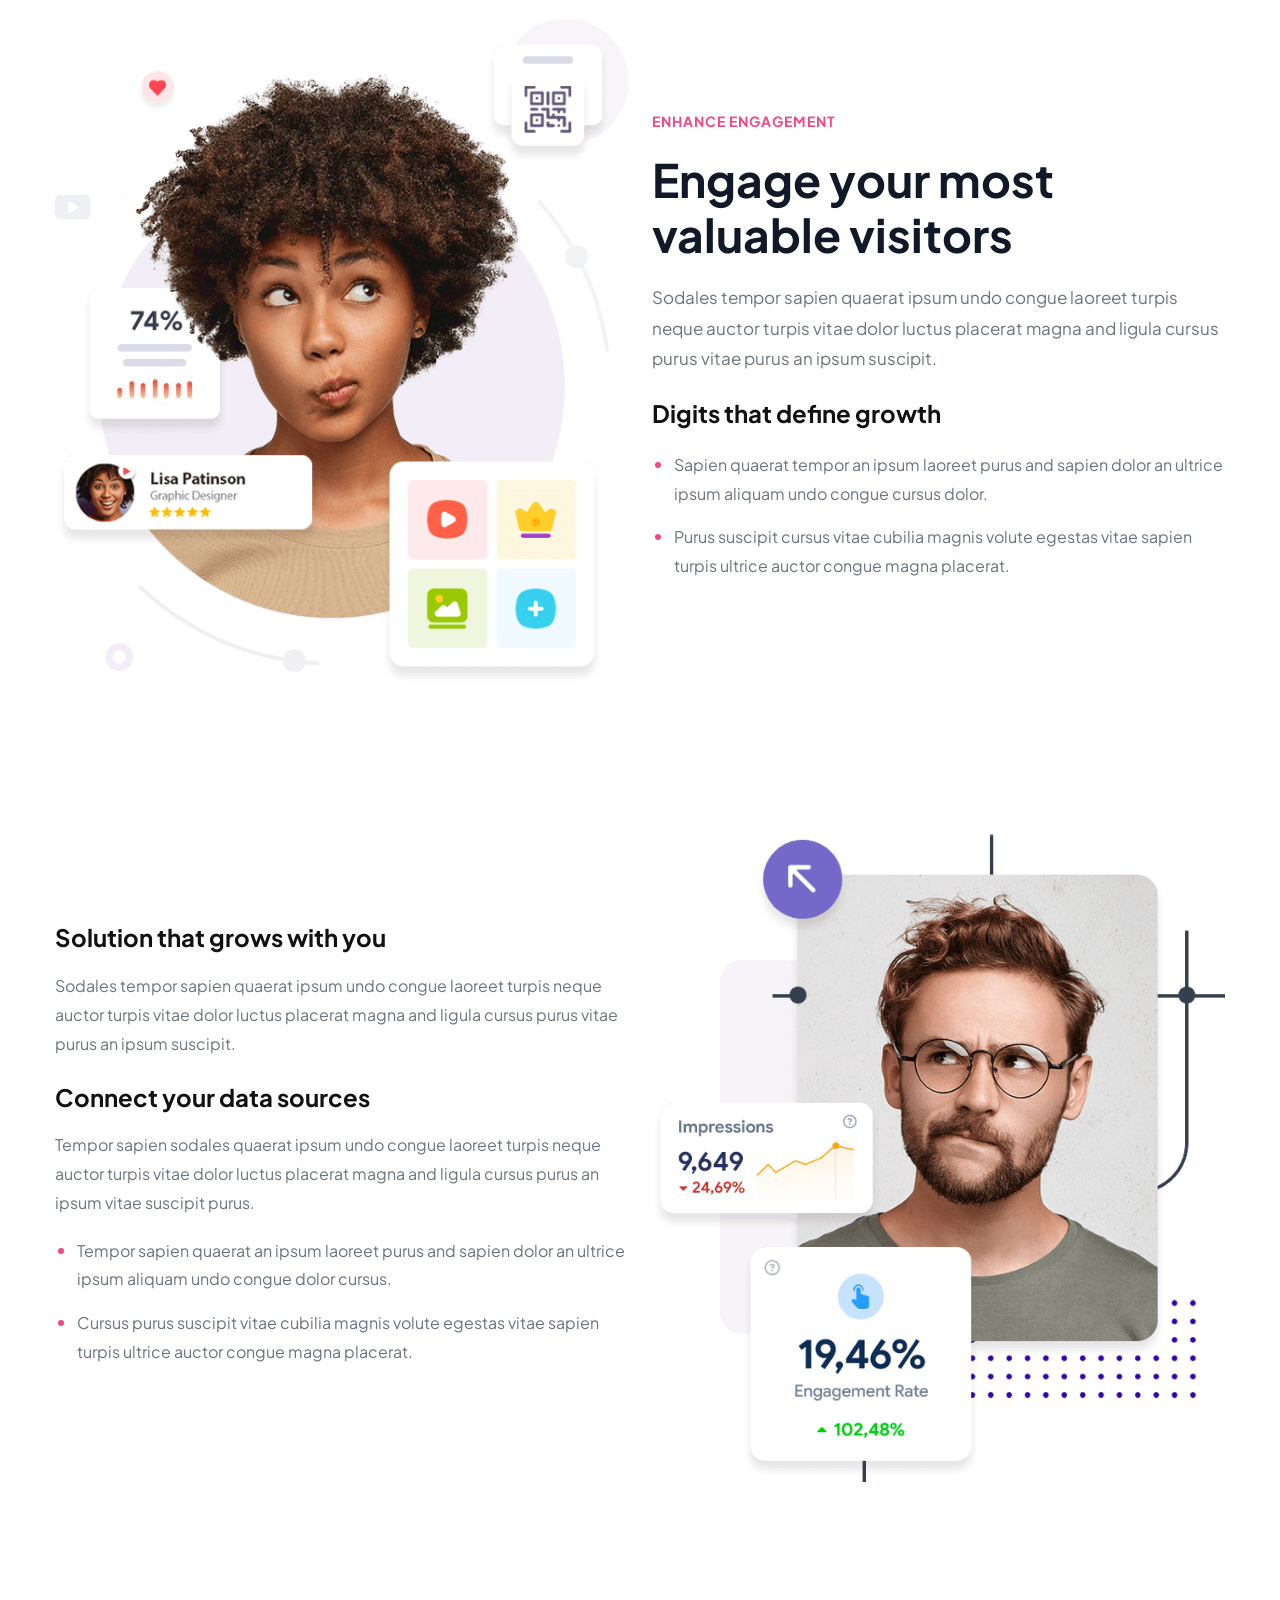
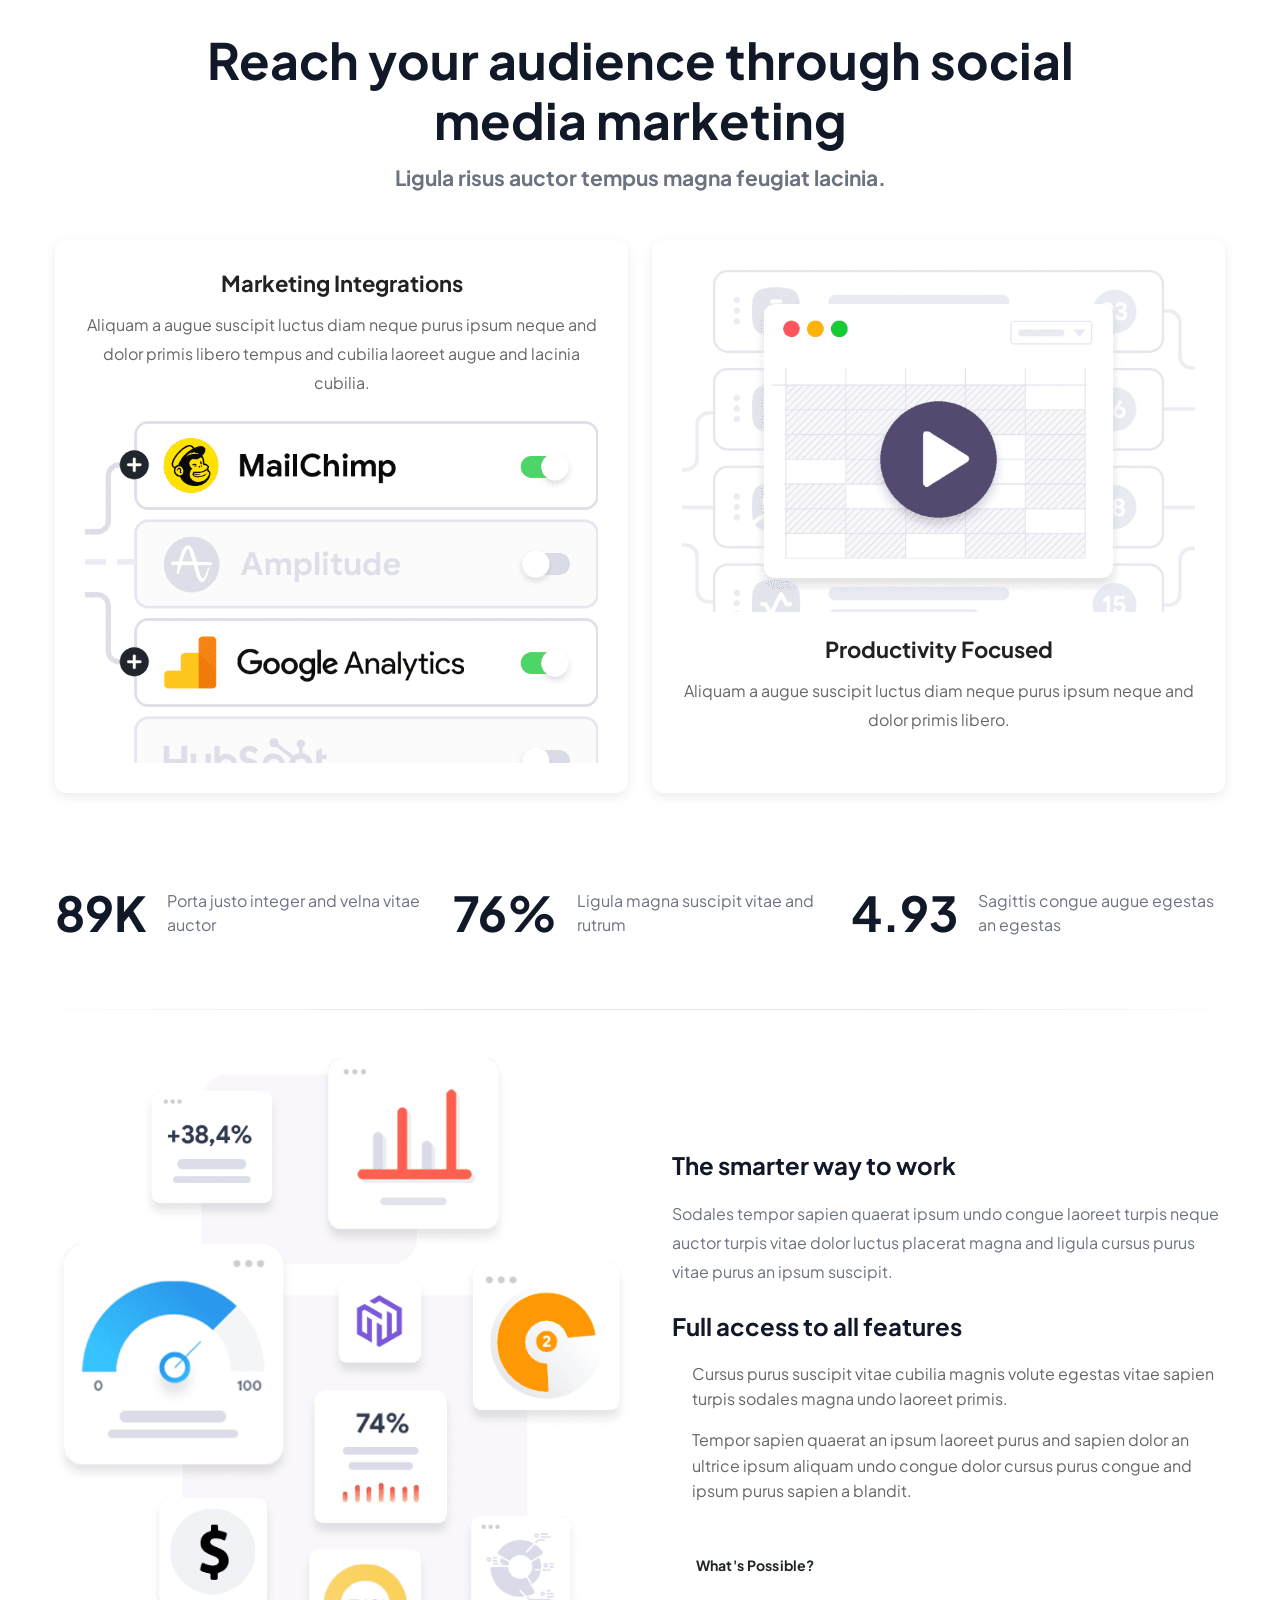
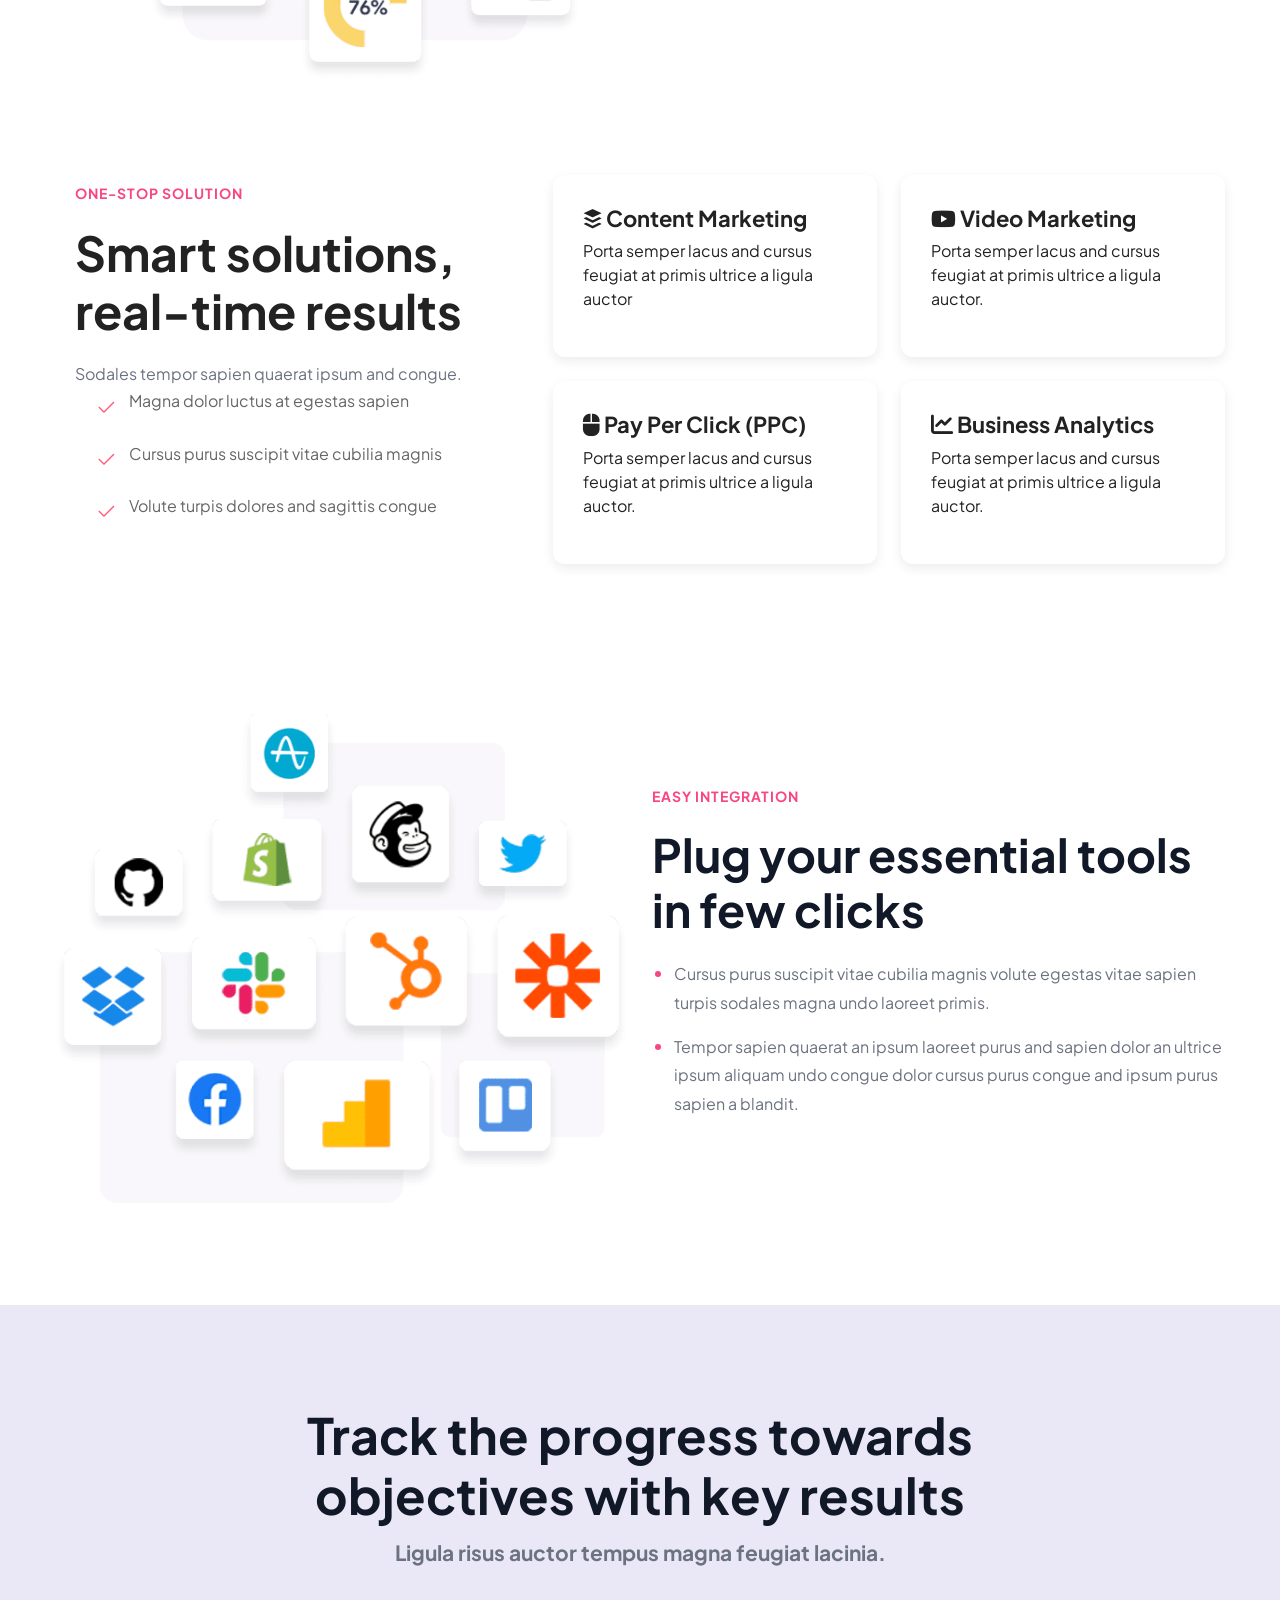
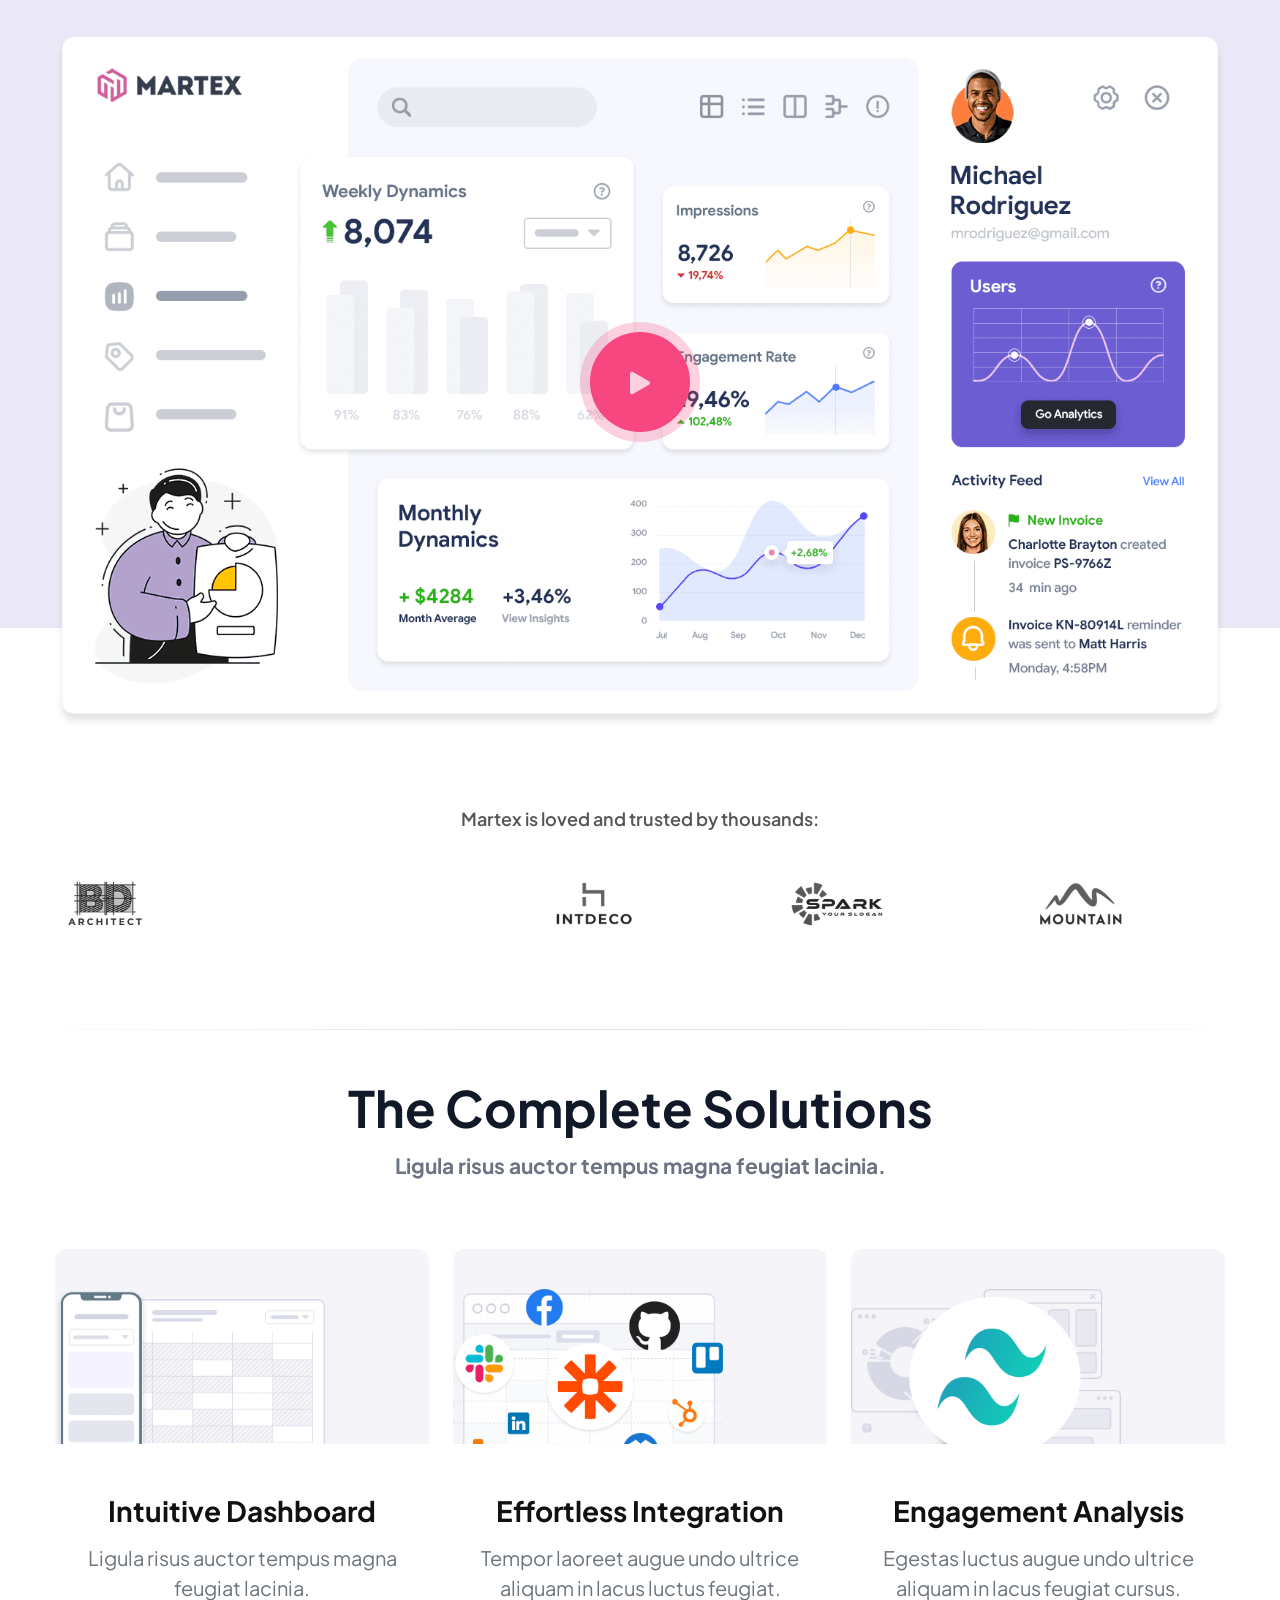
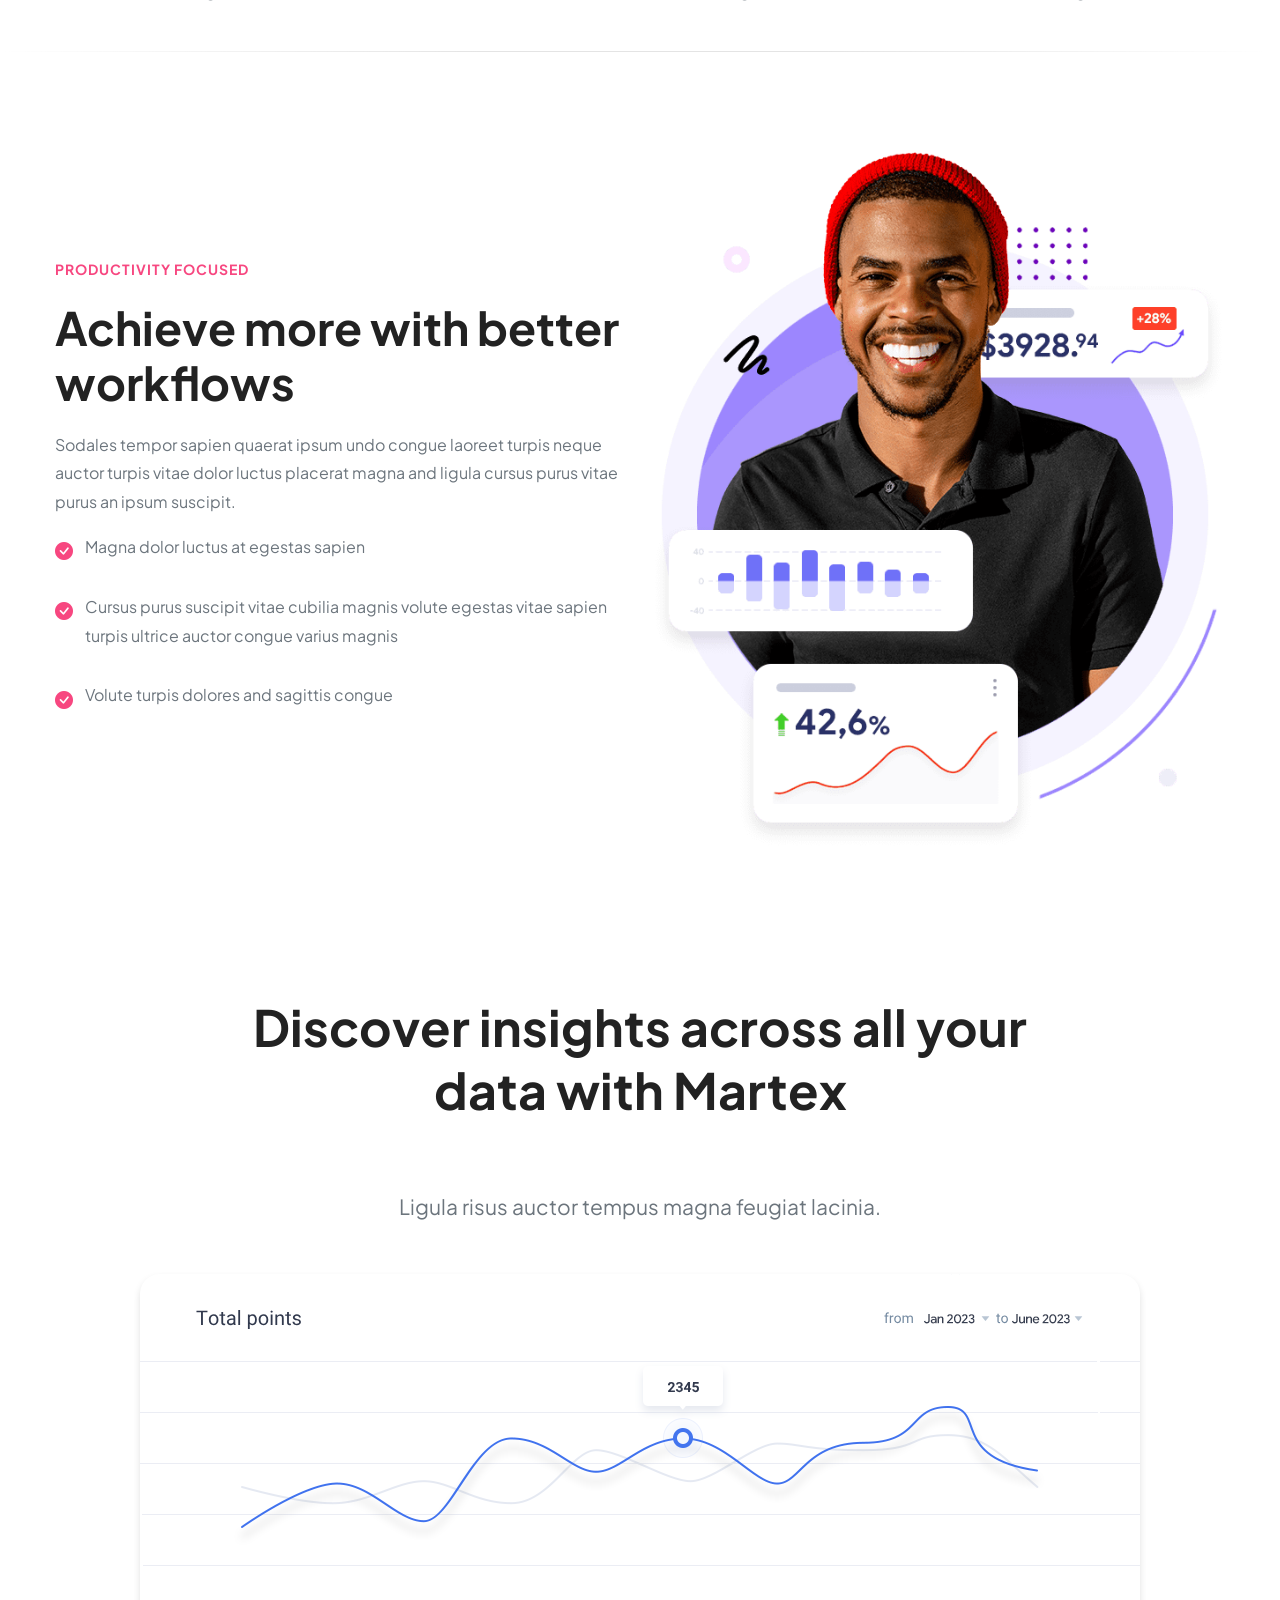
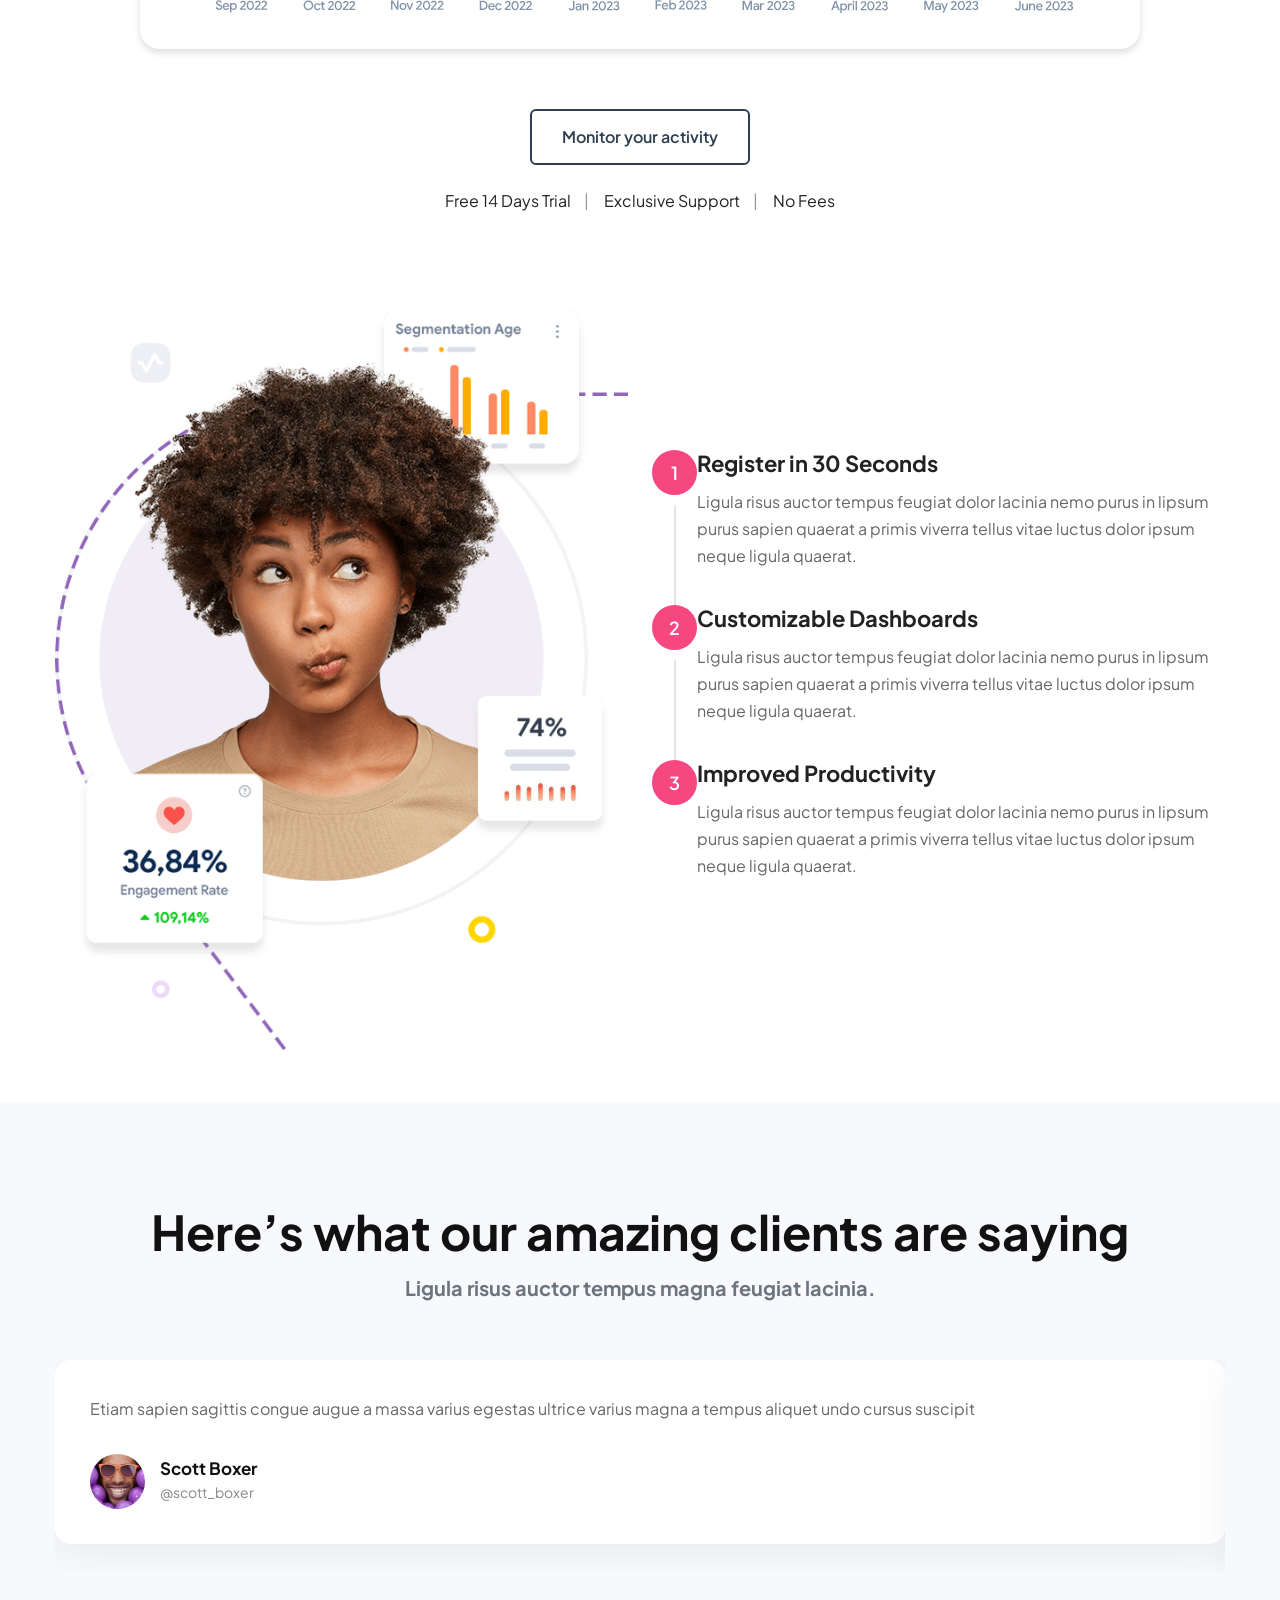
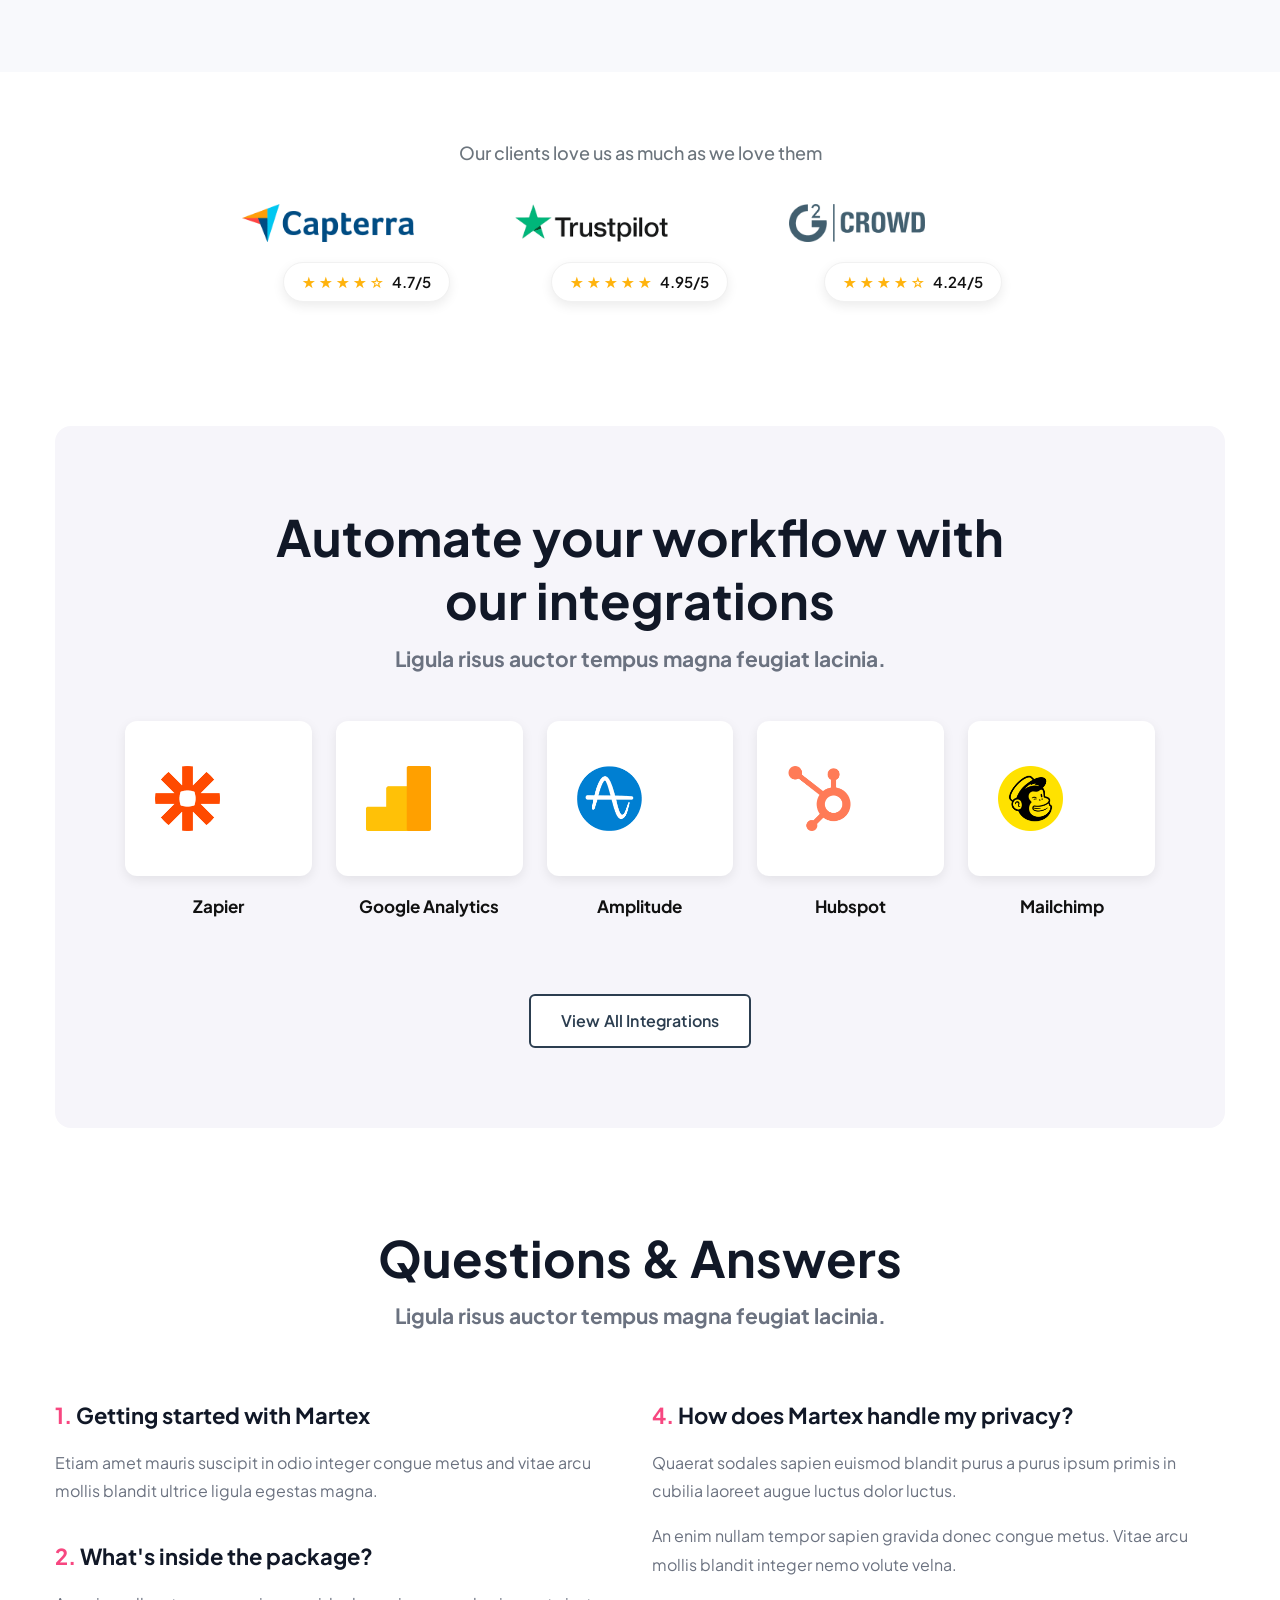
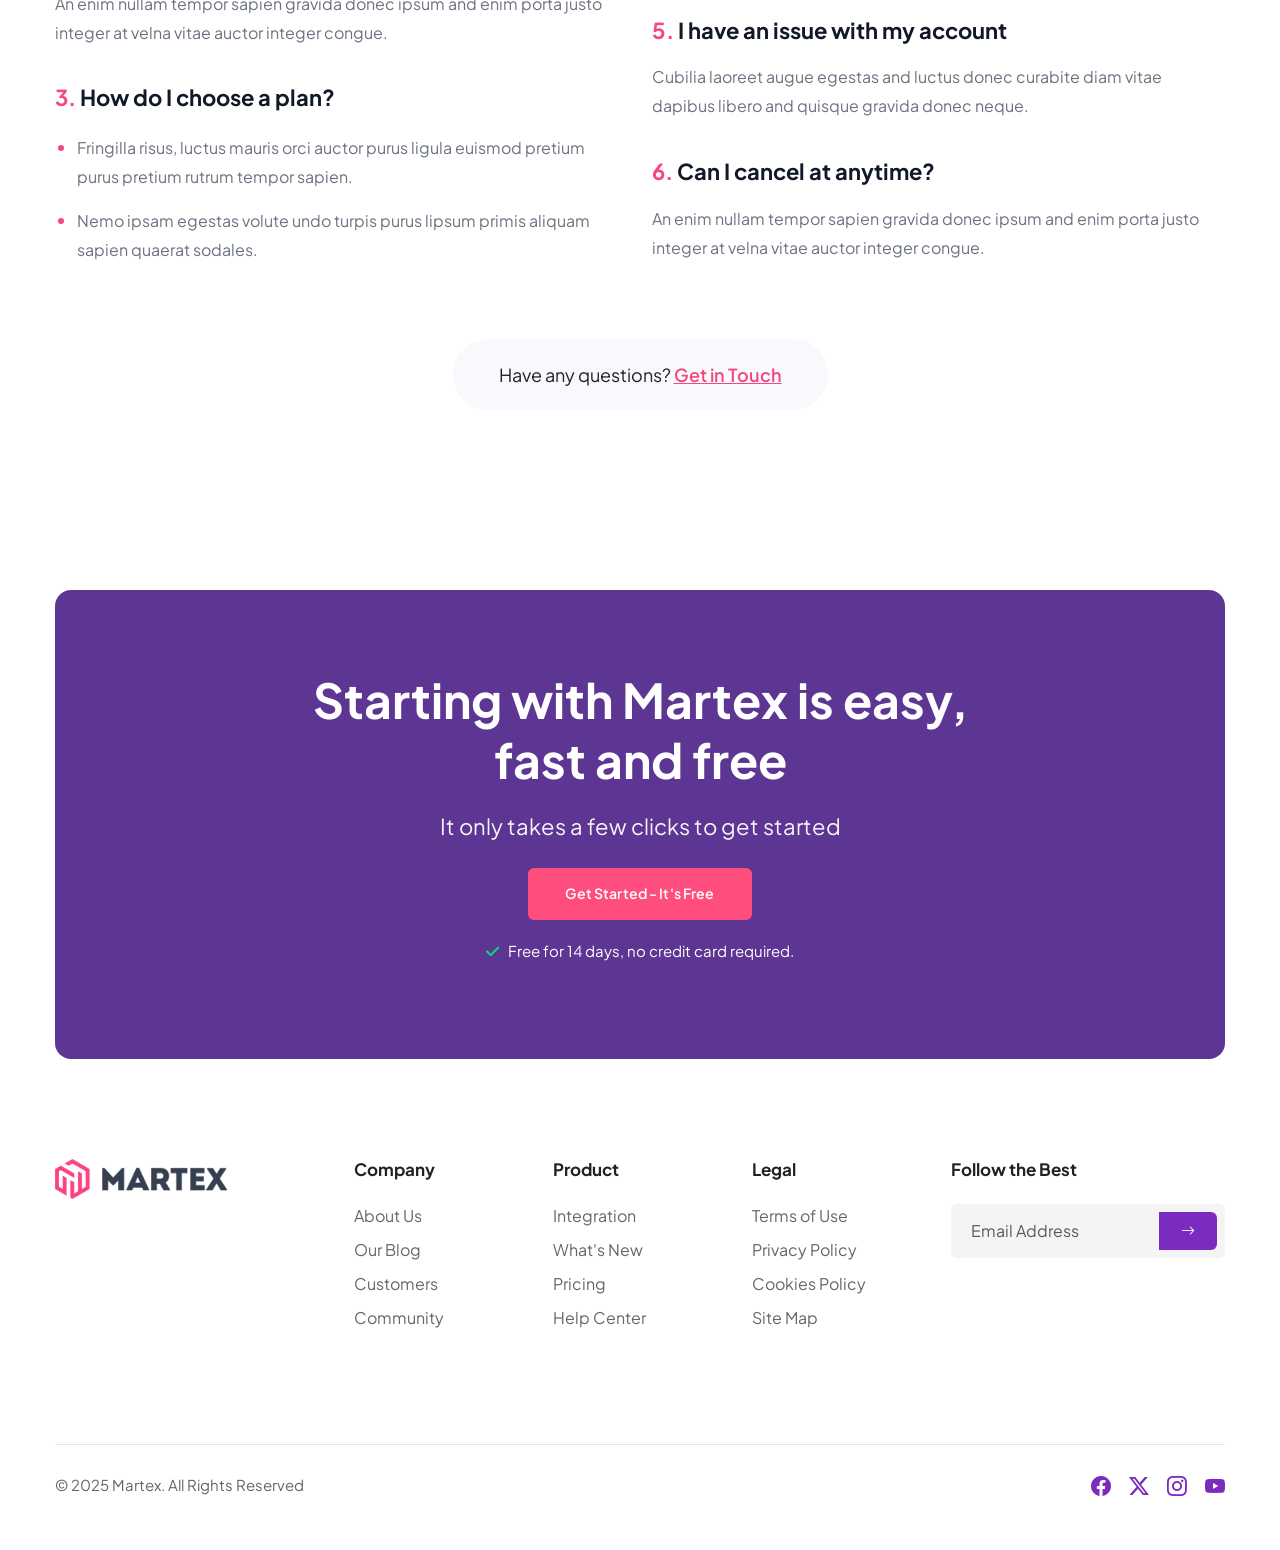
==== commit 122dbf4d: "Code Edit" ====
--- a/index.html
+++ b/index.html
@@ -45,7 +45,9 @@
     <div class="changer-body">
 
       <div class="text-center mb-4">
-        <h5 class="theme-title">Dark Mode</h5>
+        <button id="darkModeToggle" class="btn btn-dark w-100 mb-3">
+          🌙 Dark Mode
+        </button>
         <p class="text-white">Color Scheme</p>
       </div>
 
@@ -137,47 +139,59 @@
                 </li>
 
                 <!-- Pages (mega menu) -->
-                <li aria-haspopup="true" class="mg_link">
-                  <span class="wsmenu-click" id="toggle-pages">
-                    <i class="wsmenu-arrow"></i>
-                  </span>
-                  <a href="#" class="h-link">Pages <span class="wsarrow"></span></a>
-                  <div class="wsmegamenu w-75 clearfix" id="mega-pages">
-                    <div class="container">
-                      <div class="flex flex-wrap">
-                        <ul class="lg:w-3/12 link-list">
-                          <li class="fst-li"><a href="about.html">About Us</a></li>
-                          <li><a href="team.html">Our Team</a></li>
-                          <li><a href="careers.html">Careers <span class="sm-info">4</span></a></li>
-                          <li><a href="career-role.html">Career Details</a></li>
-                          <li><a href="contacts.html">Contact Us</a></li>
-                        </ul>
-                        <ul class="lg:w-3/12 link-list">
-                          <li class="fst-li"><a href="features.html">Core Features</a></li>
-                          <li><a href="projects.html">Our Projects</a></li>
-                          <li><a href="project-details.html">Project Details</a></li>
-                          <li><a href="reviews.html">Testimonials</a></li>
-                          <li><a href="download.html">Download Page</a></li>
-                        </ul>
-                        <ul class="lg:w-3/12 link-list">
-                          <li class="fst-li"><a href="pricing-1.html">Pricing Page #1</a></li>
-                          <li><a href="pricing-2.html">Pricing Page #2</a></li>
-                          <li><a href="faqs.html">FAQs Page</a></li>
-                          <li><a href="help-center.html">Help Center</a></li>
-                          <li><a href="404.html">404 Page</a></li>
-                        </ul>
-                        <ul class="lg:w-3/12 link-list">
-                          <li class="fst-li"><a href="blog-listing.html">Blog Listing</a></li>
-                          <li><a href="single-post.html">Single Blog Post</a></li>
-                          <li><a href="login-2.html">Login Page</a></li>
-                          <li><a href="signup-2.html">Signup Page</a></li>
-                          <li><a href="reset-password.html">Reset Password</a></li>
+                
+          
+                <li class="mg_link">
+                  <a href="#" class="h-link">
+                    Pages <i class="bi bi-chevron-down"></i>
+                  </a>
+
+                  <div class="wsmegamenu">
+                    <div class="row">
+
+                      <div class="col-lg-3">
+                        <ul class="link-list">
+                          <li><a href="#">About Us</a></li>
+                          <li><a href="#">Our Team</a></li>
+                          <li><a href="#">Careers <span class="badge">4</span></a></li>
+                          <li><a href="#">Career Details</a></li>
+                          <li><a href="#">Contact Us</a></li>
                         </ul>
                       </div>
+
+                      <div class="col-lg-3">
+                        <ul class="link-list">
+                          <li><a href="#">Core Features</a></li>
+                          <li><a href="#">Our Projects</a></li>
+                          <li><a href="#">Project Details</a></li>
+                          <li><a href="#">Testimonials</a></li>
+                          <li><a href="#">Download Page</a></li>
+                        </ul>
+                      </div>
+
+                      <div class="col-lg-3">
+                        <ul class="link-list">
+                          <li><a href="#">Pricing Page #1</a></li>
+                          <li><a href="#">Pricing Page #2</a></li>
+                          <li><a href="#">FAQs Page</a></li>
+                          <li><a href="#">Help Center</a></li>
+                          <li><a href="#">404 Page</a></li>
+                        </ul>
+                      </div>
+
+                      <div class="col-lg-3">
+                        <ul class="link-list">
+                          <li><a href="#">Blog Listing</a></li>
+                          <li><a href="#">Single Blog Post</a></li>
+                          <li><a href="#">Login Page</a></li>
+                          <li><a href="#">Signup Page</a></li>
+                          <li><a href="#">Reset Password</a></li>
+                        </ul>
+                      </div>
+
                     </div>
                   </div>
                 </li>
-
                 <!-- Pricing -->
                 <li class="nl-simple" aria-haspopup="true">
                   <a href="pricing-1.html" class="h-link">Pricing</a>
@@ -281,10 +295,10 @@
                 <div class="shape-ico">
 
                   <svg viewBox="0 0 200 200">
-                    <path fill="#f74780"
+                    <!-- <path fill="#f74780"
                       d="M69.8,-23C76.3,-2.7,57.6,25.4,32.9,42.8C8.1,60.3,-22.7,67,-39.1,54.8C-55.5,42.7,-57.5,11.7,-48.6,-11.9C-39.7,-35.5,-19.8,-51.7,5.9,-53.6C31.7,-55.6,63.3,-43.2,69.8,-23Z"
                       transform="translate(100 100)">
-                    </path>
+                    </path> -->
                   </svg>
 
                   <i class="bi bi-bar-chart-line-fill icon"></i>
@@ -311,10 +325,10 @@
                 <div class="shape-ico">
 
                   <svg viewBox="0 0 200 200">
-                    <path fill="#f74780"
+                    <!-- <path fill="#f74780"
                       d="M69.8,-23C76.3,-2.7,57.6,25.4,32.9,42.8C8.1,60.3,-22.7,67,-39.1,54.8C-55.5,42.7,-57.5,11.7,-48.6,-11.9C-39.7,-35.5,-19.8,-51.7,5.9,-53.6C31.7,-55.6,63.3,-43.2,69.8,-23Z"
-                      transform="translate(100 100)">
-                    </path>
+                      transform="translate(100 100)"> -->
+                    <!-- </path> -->
                   </svg>
 
                   <i class="bi bi-lightbulb-fill icon"></i>
@@ -341,10 +355,10 @@
                 <div class="shape-ico">
 
                   <svg viewBox="0 0 200 200">
-                    <path fill="#f74780"
+                    <!-- <path fill="#f74780"
                       d="M69.8,-23C76.3,-2.7,57.6,25.4,32.9,42.8C8.1,60.3,-22.7,67,-39.1,54.8C-55.5,42.7,-57.5,11.7,-48.6,-11.9C-39.7,-35.5,-19.8,-51.7,5.9,-53.6C31.7,-55.6,63.3,-43.2,69.8,-23Z"
                       transform="translate(100 100)">
-                    </path>
+                    </path> -->
                   </svg>
 
                   <i class="bi bi-megaphone-fill icon"></i>
@@ -371,10 +385,10 @@
                 <div class="shape-ico">
 
                   <svg viewBox="0 0 200 200">
-                    <path fill="#f74780"
+                    <!-- <path fill="#f74780"
                       d="M69.8,-23C76.3,-2.7,57.6,25.4,32.9,42.8C8.1,60.3,-22.7,67,-39.1,54.8C-55.5,42.7,-57.5,11.7,-48.6,-11.9C-39.7,-35.5,-19.8,-51.7,5.9,-53.6C31.7,-55.6,63.3,-43.2,69.8,-23Z"
                       transform="translate(100 100)">
-                    </path>
+                    </path> -->
                   </svg>
 
                   <i class="bi bi-search-heart-fill icon"></i>
@@ -1641,7 +1655,164 @@
 
       </div>
     </section>
-    
+    <!-- Banner 3 -->
+    <section id="banner-3" class="banner-section">
+      <div class="container">
+
+        <div class="banner-wrapper">
+
+          <div class="banner-overlay">
+
+            <h2 class="banner-title">
+              Starting with Martex is easy, fast and free
+            </h2>
+
+            <p class="banner-desc">
+              It only takes a few clicks to get started
+            </p>
+
+            <a href="#" class="btn banner-btn">
+              Get Started - It's Free
+            </a>
+
+            <p class="banner-note">
+              <i class="fa-solid fa-check"></i>
+              Free for 14 days, no credit card required.
+            </p>
+
+          </div>
+
+        </div>
+
+      </div>
+    </section>
+    <footer class="footer">
+      <div class="container">
+
+        <div class="row">
+
+          <!-- Logo -->
+          <div class="col-lg-3 col-md-12 mb-4">
+            <div class="footer-info">
+              <img src="/assert/img/logo-pink.png" alt="Logo" class="footer-logo-dark">
+            </div>
+          </div>
+
+          <!-- Company -->
+          <div class="col-lg-2 col-md-4 col-6 mb-4">
+            <div class="footer-links">
+              <h6>Company</h6>
+
+              <ul class="foo-links">
+                <li><a href="#">About Us</a></li>
+                <li><a href="#">Our Blog</a></li>
+                <li><a href="#">Customers</a></li>
+                <li><a href="#">Community</a></li>
+              </ul>
+            </div>
+          </div>
+
+          <!-- Product -->
+          <div class="col-lg-2 col-md-4 col-6 mb-4">
+            <div class="footer-links">
+              <h6>Product</h6>
+
+              <ul class="foo-links">
+                <li><a href="#">Integration</a></li>
+                <li><a href="#">What's New</a></li>
+                <li><a href="#">Pricing</a></li>
+                <li><a href="#">Help Center</a></li>
+              </ul>
+            </div>
+          </div>
+
+          <!-- Legal -->
+          <div class="col-lg-2 col-md-4 col-6 mb-4">
+            <div class="footer-links">
+              <h6>Legal</h6>
+
+              <ul class="foo-links">
+                <li><a href="#">Terms of Use</a></li>
+                <li><a href="#">Privacy Policy</a></li>
+                <li><a href="#">Cookies Policy</a></li>
+                <li><a href="#">Site Map</a></li>
+              </ul>
+            </div>
+          </div>
+
+          <!-- Newsletter -->
+          <div class="col-lg-3 col-md-8 mb-4">
+            <div class="footer-form">
+
+              <h6>Follow the Best</h6>
+
+              <form class="newsletter-form">
+                <div class="input-group">
+
+                  <input type="email" class="form-control" placeholder="Email Address">
+
+                  <button class="btn btn-theme" type="submit">
+                    <i class="bi bi-arrow-right"></i>
+                  </button>
+
+                </div>
+              </form>
+
+            </div>
+          </div>
+
+        </div>
+
+        <!-- Bottom Footer -->
+        <div class="bottom-footer">
+
+          <div class="row align-items-center">
+
+            <div class="col-md-6">
+              <div class="footer-copyright">
+                <p>
+                  © 2025 Martex.
+                  <span>All Rights Reserved</span>
+                </p>
+              </div>
+            </div>
+
+            <div class="col-md-6">
+              <ul class="bottom-footer-socials">
+
+                <li>
+                  <a href="#">
+                    <i class="bi bi-facebook"></i>
+                  </a>
+                </li>
+
+                <li>
+                  <a href="#">
+                    <i class="bi bi-twitter-x"></i>
+                  </a>
+                </li>
+
+                <li>
+                  <a href="#">
+                    <i class="bi bi-instagram"></i>
+                  </a>
+                </li>
+
+                <li>
+                  <a href="#">
+                    <i class="bi bi-youtube"></i>
+                  </a>
+                </li>
+
+              </ul>
+            </div>
+
+          </div>
+
+        </div>
+
+      </div>
+    </footer>
   </div><!-- /page -->
 
   <script src="https://cdn.jsdelivr.net/npm/bootstrap@5.3.8/dist/js/bootstrap.bundle.min.js"
--- a/css/style.css
+++ b/css/style.css
@@ -103,7 +103,10 @@
   max-height: 34px;
   width: auto;
 }
-
+#wsnavtoggle {
+  width: 30px;
+  height: 30px;
+}
 /* Hamburger / animated arrow */
 #wsnavtoggle {
   display: flex;
@@ -135,6 +138,10 @@
   content: '';
   position: absolute;
   left: 0;
+}
+#wsnavtoggle {
+  width: 30px;
+  height: 30px;
 }
 
 #wsnavtoggle span::before {
@@ -297,81 +304,56 @@
 
 /* ─── MEGA MENU ─────────────────────────────────────────── */
 .mg_link {
-  position: static;
+    position: static;
 }
 
 .wsmegamenu {
-  display: none !important;
-  position: absolute;
-  top: calc(100% - 2px);
-  left: 50%;
-  transform: translateX(-50%);
-  width: 75vw;
-  max-width: 860px;
-  background: var(--white);
-  border: 1px solid var(--border);
-  border-radius: var(--radius);
-  box-shadow: var(--shadow-md);
-  padding: 28px 30px 22px;
-  z-index: 1100;
-}
-
-.mg_link:hover>.wsmegamenu {
-  display: block !important;
-}
-
-.wsmegamenu .container {
-  max-width: 100%;
-}
-
-.wsmegamenu .link-list {
-  padding: 0;
-}
-
-.wsmegamenu .link-list li.fst-li {
-  padding-top: 0;
-}
-
-.wsmegamenu .link-list li a {
-  display: block;
-  padding: 7px 0;
-  font-size: 0.87rem;
-  font-weight: 500;
-  color: var(--text-sub);
-  transition: color 0.2s;
-  white-space: nowrap;
-}
-
-.wsmegamenu .link-list li a:hover {
-  color: var(--pink);
-}
-
-/* Mega menu column grid */
-.wsmegamenu .flex {
-  display: flex;
-  flex-wrap: wrap;
-}
-
-.wsmegamenu .lg\:w-3\/12 {
-  width: 25%;
-  padding: 0 15px;
-}
-
-/* Badge */
-.sm-info {
-  display: inline-flex;
-  align-items: center;
-  justify-content: center;
-  min-width: 18px;
-  height: 18px;
-  padding: 0 5px;
-  background: var(--pink);
-  color: var(--white);
-  font-size: 0.7rem;
-  font-weight: 700;
-  border-radius: 20px;
-  margin-left: 6px;
-  line-height: 1;
+    display: none;
+    position: absolute;
+    left: 50%;
+    top: 100%;
+    transform: translateX(-50%);
+    width: 980px;
+    background: #fff;
+    border-radius: 8px;
+    padding: 30px 25px;
+    box-shadow: 0 10px 35px rgba(0,0,0,.08);
+    z-index: 9999;
+}
+
+.mg_link:hover .wsmegamenu {
+    display: block;
+}
+
+.link-list {
+    list-style: none;
+    padding: 0;
+    margin: 0;
+}
+
+.link-list li {
+    margin-bottom: 18px;
+}
+
+.link-list li a {
+    text-decoration: none;
+    color: #2d3748;
+    font-size: 17px;
+    font-weight: 600;
+    transition: .3s;
+}
+
+.link-list li a:hover {
+    color: #ff4d7d;
+}
+
+.badge {
+    background: #ff4d7d;
+    color: #fff;
+    border-radius: 50px;
+    padding: 4px 9px;
+    font-size: 11px;
+    margin-left: 5px;
 }
 
 /* ─── RIGHT-SIDE LINKS (Sign in / Sign up) ──────────────── */
@@ -425,7 +407,7 @@
 
 /* ─── TRANSPARENT HEADER VARIANT ───────────────────────── */
 /* When header is transparent (top of page), show white logo + white links */
-#header.tra-menu:not(.white-scroll) .wsmenu-list>li>a.h-link {
+/* #header.tra-menu:not(.white-scroll) .wsmenu-list>li>a.h-link {
   color: rgba(255, 255, 255, 0.85);
 }
 
@@ -455,7 +437,7 @@
   background: transparent;
   color: var(--white);
   border-color: var(--white);
-}
+} */
 
 /* ─── UTILITY ───────────────────────────────────────────── */
 .clearfix::after {
@@ -750,10 +732,133 @@
 }
 
 
-
-
-
-
+/* Style Changer */
+.style-changer {
+    position: fixed;
+    top: 100px;
+    right: -240px;
+    width: 240px;
+    z-index: 9999;
+    transition: all 0.4s ease;
+}
+
+.style-changer.active {
+    right: 0;
+}
+
+.changer-btn {
+    position: absolute;
+    left: -50px;
+    top: 30px;
+    width: 50px;
+    height: 50px;
+    border: none;
+    background: #ef2853;
+    color: #fff;
+    font-size: 24px;
+    border-radius: 6px 0 0 6px;
+    cursor: pointer;
+    box-shadow: 0 0 10px rgba(0,0,0,.2);
+}
+
+.changer-body {
+    background: #2b2e37;
+    padding: 25px;
+    border-radius: 0 0 0 10px;
+    min-height: 400px;
+}
+
+.theme-title {
+    color: #fff;
+    border: 2px solid #fff;
+    padding: 8px;
+    border-radius: 5px;
+    margin-bottom: 15px;
+}
+
+.theme-grid {
+    display: grid;
+    grid-template-columns: repeat(2,1fr);
+    gap: 10px;
+}
+
+.theme-grid img {
+    width: 100%;
+    height: 55px;
+    object-fit: cover;
+    border-radius: 8px;
+    cursor: pointer;
+    transition: .3s;
+}
+
+.theme-grid img:hover {
+    transform: scale(1.05);
+}
+
+.btn-theme {
+    background: var(--theme-color);
+    color: #fff;
+}
+
+
+:root{
+    --bg-color:#ffffff;
+    --text-color:#222222;
+    --card-color:#ffffff;
+}
+
+body{
+    background: var(--bg-color);
+    color: var(--text-color);
+    transition: all .3s ease;
+}
+
+.dark-mode{
+    --bg-color:#121212;
+    --text-color:#ffffff;
+    --card-color:#1e1e1e;
+}
+
+/* Navbar */
+.dark-mode .header-wrapper{
+    background:#1a1a1a;
+}
+
+/* Mega Menu */
+.dark-mode .wsmegamenu{
+    background:#1e1e1e;
+    border-color:#333;
+}
+
+.dark-mode .wsmegamenu a{
+    color:#fff;
+}
+
+/* Footer */
+.dark-mode .footer{
+    background:#1a1a1a;
+}
+
+.dark-mode .footer a,
+.dark-mode .footer p,
+.dark-mode .footer h6{
+    color:#fff;
+}
+
+/* Cards */
+.dark-mode .fbox-6,
+.dark-mode .card{
+    background:var(--card-color);
+    color:#fff;
+}
+
+/* Inputs */
+.dark-mode input,
+.dark-mode textarea{
+    background:#222;
+    color:#fff;
+    border-color:#444;
+}
 
 
 
@@ -2434,67 +2539,67 @@
 ========================== */
 
 .integrations-section {
-    padding-top: 100px;
+  padding-top: 100px;
 }
 
 .integrations-2-wrapper {
-    /* background: url('../images/bg-02.jpg') center center/cover no-repeat; */
-    background-color: #F6F5FA;
-    padding: 80px 70px;
-    border-radius: 16px;
-    text-align: center;
+  /* background: url('../images/bg-02.jpg') center center/cover no-repeat; */
+  background-color: #F6F5FA;
+  padding: 80px 70px;
+  border-radius: 16px;
+  text-align: center;
 }
 
 /* Section Title */
 
 .integrations-2-wrapper h2 {
-    font-size: 50px;
-    font-weight: 700;
-    line-height: 1.25;
-    color: #111;
-    margin-bottom: 20px;
+  font-size: 50px;
+  font-weight: 700;
+  line-height: 1.25;
+  color: #111;
+  margin-bottom: 20px;
 }
 
 .integrations-2-wrapper p {
-    font-size: 21px;
-    color: #6c757d;
+  font-size: 21px;
+  color: #6c757d;
 }
 
 /* Tool Cards */
 
 .in_tool {
-    display: block;
-    text-decoration: none;
-    color: inherit;
-    margin-bottom: 30px;
+  display: block;
+  text-decoration: none;
+  color: inherit;
+  margin-bottom: 30px;
 }
 
 .in_tool_logo {
-    background: #fff;
-    border-radius: 12px;
-    padding: 45px 30px;
-    box-shadow: 0 4px 12px rgba(0,0,0,0.08);
-    margin-bottom: 20px;
-    transition: all .4s ease;
+  background: #fff;
+  border-radius: 12px;
+  padding: 45px 30px;
+  box-shadow: 0 4px 12px rgba(0, 0, 0, 0.08);
+  margin-bottom: 20px;
+  transition: all .4s ease;
 }
 
 .in_tool_logo:hover {
-    transform: translateY(-8px);
-    box-shadow: 0 15px 35px rgba(0,0,0,0.12);
+  transform: translateY(-8px);
+  box-shadow: 0 15px 35px rgba(0, 0, 0, 0.12);
 }
 
 .in_tool_logo img {
-    width: 65px;
-    height: 65px;
-    object-fit: contain;
-    
+  width: 65px;
+  height: 65px;
+  object-fit: contain;
+
 }
 
 .in_tool h6 {
-    font-size: 17px;
-    font-weight: 700;
-    margin-bottom: 0;
-    color: #111;
+  font-size: 17px;
+  font-weight: 700;
+  margin-bottom: 0;
+  color: #111;
 }
 
 /* ==========================
@@ -2503,115 +2608,115 @@
 
 @media (max-width: 1199px) {
 
-    .integrations-section {
-        padding-top: 80px;
-    }
-
-    .integrations-2-wrapper {
-        padding: 70px 50px;
-    }
-
-    .integrations-2-wrapper h2 {
-        font-size: 44px;
-    }
+  .integrations-section {
+    padding-top: 80px;
+  }
+
+  .integrations-2-wrapper {
+    padding: 70px 50px;
+  }
+
+  .integrations-2-wrapper h2 {
+    font-size: 44px;
+  }
 }
 
 @media (max-width: 991px) {
 
-    .integrations-section {
-        padding-top: 70px;
-    }
-
-    .integrations-2-wrapper {
-        padding: 60px 40px;
-    }
-
-    .integrations-2-wrapper h2 {
-        font-size: 36px;
-    }
-
-    .integrations-2-wrapper p {
-        font-size: 18px;
-    }
+  .integrations-section {
+    padding-top: 70px;
+  }
+
+  .integrations-2-wrapper {
+    padding: 60px 40px;
+  }
+
+  .integrations-2-wrapper h2 {
+    font-size: 36px;
+  }
+
+  .integrations-2-wrapper p {
+    font-size: 18px;
+  }
 }
 
 @media (max-width: 767px) {
 
-    .integrations-2-wrapper {
-        padding: 50px 25px;
-    }
-
-    .integrations-2-wrapper h2 {
-        font-size: 30px;
-    }
-
-    .integrations-2-wrapper p {
-        font-size: 16px;
-    }
-
-    .in_tool_logo {
-        padding: 35px 20px;
-    }
+  .integrations-2-wrapper {
+    padding: 50px 25px;
+  }
+
+  .integrations-2-wrapper h2 {
+    font-size: 30px;
+  }
+
+  .integrations-2-wrapper p {
+    font-size: 16px;
+  }
+
+  .in_tool_logo {
+    padding: 35px 20px;
+  }
 }
 
 @media (max-width: 575px) {
 
-    .integrations-section {
-        padding-top: 60px;
-    }
-
-    .integrations-2-wrapper {
-        border-radius: 0;
-        margin-left: -12px;
-        margin-right: -12px;
-        padding: 40px 15px;
-    }
-
-    .integrations-2-wrapper h2 {
-        font-size: 26px;
-    }
+  .integrations-section {
+    padding-top: 60px;
+  }
+
+  .integrations-2-wrapper {
+    border-radius: 0;
+    margin-left: -12px;
+    margin-right: -12px;
+    padding: 40px 15px;
+  }
+
+  .integrations-2-wrapper h2 {
+    font-size: 26px;
+  }
 }
 
 .more-btn {
-    margin-top: 60px;
+  margin-top: 60px;
 }
 
 .custom-btn {
-    padding: 14px 30px;
-    font-size: 16px;
-    font-weight: 600;
-    border-radius: 6px;
-    transition: all 0.3s ease;
+  padding: 14px 30px;
+  font-size: 16px;
+  font-weight: 600;
+  border-radius: 6px;
+  transition: all 0.3s ease;
 }
 
 .custom-btn:hover {
-    background: #f74780;
-    border-color: #f74780;
-    color: #fff;
+  background: #f74780;
+  border-color: #f74780;
+  color: #fff;
 }
 
 /* Responsive */
 @media (max-width: 1199px) {
-    .more-btn {
-        margin-top: 50px;
-    }
+  .more-btn {
+    margin-top: 50px;
+  }
 }
 
 @media (max-width: 991px) {
-    .more-btn {
-        margin-top: 50px;
-    }
+  .more-btn {
+    margin-top: 50px;
+  }
 }
 
 @media (max-width: 767px) {
-    .more-btn {
-        margin-top: 40px;
-    }
-
-    .custom-btn {
-        padding: 12px 25px;
-        font-size: 15px;
-    }
+  .more-btn {
+    margin-top: 40px;
+  }
+
+  .custom-btn {
+    padding: 12px 25px;
+    font-size: 15px;
+  }
 }
 
 
@@ -2621,24 +2726,24 @@
 ========================== */
 
 .faqs-section {
-    padding-top: 100px;
-    padding-bottom: 80px;
+  padding-top: 100px;
+  padding-bottom: 80px;
 }
 
 .section-title {
-    margin-bottom: 70px;
+  margin-bottom: 70px;
 }
 
 .section-title h2 {
-    font-size: 50px;
-    font-weight: 700;
-    color: #111827;
-    margin-bottom: 15px;
+  font-size: 50px;
+  font-weight: 700;
+  color: #111827;
+  margin-bottom: 15px;
 }
 
 .section-title p {
-    font-size: 21px;
-    color: #6b7280;
+  font-size: 21px;
+  color: #6b7280;
 }
 
 /* ==========================
@@ -2646,25 +2751,25 @@
 ========================== */
 
 .question {
-    margin-bottom: 35px;
+  margin-bottom: 35px;
 }
 
 .question h5 {
-    font-size: 22px;
-    font-weight: 700;
-    color: #111827;
-    margin-bottom: 18px;
-    line-height: 1.4;
+  font-size: 22px;
+  font-weight: 700;
+  color: #111827;
+  margin-bottom: 18px;
+  line-height: 1.4;
 }
 
 .question h5 span {
-    color: #f74780;
+  color: #f74780;
 }
 
 .question p {
-    color: #6b7280;
-    line-height: 1.8;
-    margin-bottom: 0;
+  color: #6b7280;
+  line-height: 1.8;
+  margin-bottom: 0;
 }
 
 /* ==========================
@@ -2672,19 +2777,19 @@
 ========================== */
 
 .simple-list {
-    list-style: disc;
-    padding-left: 22px;
-    margin-bottom: 0;
+  list-style: disc;
+  padding-left: 22px;
+  margin-bottom: 0;
 }
 
 .simple-list li {
-    color: #6b7280;
-    margin-bottom: 12px;
-    line-height: 1.8;
+  color: #6b7280;
+  margin-bottom: 12px;
+  line-height: 1.8;
 }
 
 .simple-list li::marker {
-    color: #f74780;
+  color: #f74780;
 }
 
 /* ==========================
@@ -2692,80 +2797,220 @@
 ========================== */
 
 .more-questions {
-    margin-top: 40px;
+  margin-top: 40px;
 }
 
 .more-questions-txt {
-    background: #f8f9fc;
-    padding: 22px 46px;
-    border-radius: 50px;
-    display: inline-block;
+  background: #f8f9fc;
+  padding: 22px 46px;
+  border-radius: 50px;
+  display: inline-block;
 }
 
 .more-questions-txt p {
-    margin: 0;
-    font-size: 18px;
+  margin: 0;
+  font-size: 18px;
 }
 
 .more-questions-txt a {
-    color: #f74780;
-    font-weight: 600;
-    text-decoration: underline;
-    transition: .3s;
+  color: #f74780;
+  font-weight: 600;
+  text-decoration: underline;
+  transition: .3s;
 }
 
 .more-questions-txt a:hover {
-    color: #353f4f;
+  color: #353f4f;
+}
+
+
+
+
+/* =========================
+   Banner Section
+========================= */
+
+.banner-section {
+  padding-top: 100px;
+}
+
+.banner-wrapper {
+  background: url("../images/bg-03.jpg") center center/cover no-repeat;
+  border-radius: 16px;
+  overflow: hidden;
+  position: relative;
+  text-align: center;
+}
+
+.banner-wrapper::before {
+  content: "";
+  position: absolute;
+  inset: 0;
+  background: #5D3693;
+}
+
+.banner-overlay {
+  position: relative;
+  z-index: 2;
+  padding: 80px 20%;
+  color: #fff;
+}
+
+.banner-title {
+  font-size: 48px;
+  font-weight: 700;
+  line-height: 1.25;
+  margin-bottom: 20px;
+}
+
+.banner-desc {
+  font-size: 22px;
+  margin-bottom: 25px;
+  opacity: 0.95;
+}
+
+.banner-btn {
+  background: #ff4d7d;
+  color: #fff;
+  padding: 14px 35px;
+  border-radius: 6px;
+  font-weight: 600;
+  transition: all .3s ease;
+}
+
+.banner-btn:hover {
+  background: #fff;
+  color: #ff4d7d;
+}
+
+.banner-note {
+  margin-top: 20px;
+  font-size: 15px;
+}
+
+.banner-note i {
+  color: #00e676;
+  margin-right: 6px;
+}
+
+
+/* ==========================
+   Footer
+========================== */
+
+.footer {
+  padding-top: 100px;
+  padding-bottom: 50px;
+  background: #fff;
+}
+
+.footer-logo-dark {
+  max-height: 40px;
+  width: auto;
+}
+
+.footer-links {
+  margin-bottom: 40px;
+}
+
+.footer-links h6,
+.footer-form h6 {
+  font-size: 17px;
+  font-weight: 700;
+  margin-bottom: 25px;
+  color: #222;
+}
+
+.foo-links {
+  list-style: none;
+  padding: 0;
+  margin: 0;
+}
+
+.foo-links li {
+  margin-bottom: 10px;
+}
+
+.foo-links a {
+  text-decoration: none;
+  color: #666;
+  transition: all .3s ease;
+}
+
+.foo-links a:hover {
+  color: var(--theme-color);
+}
+
+.footer-form {
+  margin-bottom: 20px;
+}
+
+.newsletter-form .input-group {
+  background: #f4f4f4;
+  border-radius: 6px;
+  padding: 8px;
+}
+
+.newsletter-form .form-control {
+  border: none;
+  background: transparent;
+  box-shadow: none;
+}
+
+.newsletter-form .form-control:focus {
+  box-shadow: none;
+}
+
+.newsletter-form .btn {
+  background: var(--theme-color);
+  color: #fff;
+  border: none;
+}
+
+.newsletter-form .btn:hover {
+  opacity: .9;
+}
+
+/* ==========================
+   Bottom Footer
+========================== */
+
+.bottom-footer {
+  margin-top: 50px;
+  padding-top: 25px;
+  border-top: 1px solid #e5e5e5;
+}
+
+.footer-copyright p {
+  margin: 0;
+  color: #666;
+  font-size: 15px;
+}
+
+.bottom-footer-socials {
+  list-style: none;
+  padding: 0;
+  margin: 0;
+  text-align: right;
+}
+
+.bottom-footer-socials li {
+  display: inline-block;
+  margin-left: 15px;
+}
+
+.bottom-footer-socials a {
+  color: var(--theme-color);
+  font-size: 20px;
+  transition: all .3s ease;
+}
+
+.bottom-footer-socials a:hover {
+  opacity: .8;
+  transform: translateY(-2px);
 }
 
 /* ==========================
    Responsive
 ========================== */
 
-@media (max-width: 991px) {
-
-    .faqs-section {
-        padding-top: 80px;
-        padding-bottom: 60px;
-    }
-
-    .section-title h2 {
-        font-size: 40px;
-    }
-
-    .section-title p {
-        font-size: 18px;
-    }
-
-    .question h5 {
-        font-size: 20px;
-    }
-}
-
-@media (max-width: 767px) {
-
-    .faqs-section {
-        padding-top: 60px;
-    }
-
-    .section-title {
-        margin-bottom: 40px;
-    }
-
-    .section-title h2 {
-        font-size: 32px;
-    }
-
-    .question h5 {
-        font-size: 18px;
-    }
-
-    .more-questions-txt {
-        padding: 18px 25px;
-        border-radius: 20px;
-    }
-
-    .more-questions-txt p {
-        font-size: 16px;
-    }
-}
--- a/css/responsive-style.css
+++ b/css/responsive-style.css
@@ -647,4 +647,294 @@
   .simple-list li {
     font-size: 15px;
   }
+}
+
+@media (max-width: 991px) {
+
+  .footer {
+    padding-top: 70px;
+    padding-bottom: 30px;
+  }
+
+  .footer-links,
+  .footer-form {
+    margin-bottom: 35px;
+  }
+
+  .bottom-footer-socials {
+    text-align: left;
+    margin-top: 15px;
+  }
+}
+
+
+@media (max-width: 1199px) {
+
+  .banner-overlay {
+    padding: 70px 18%;
+  }
+
+  .banner-title {
+    font-size: 44px;
+  }
+}
+
+@media (max-width: 991px) {
+
+  .banner-section {
+    padding-top: 80px;
+  }
+
+  .banner-overlay {
+    padding: 60px 15%;
+  }
+
+  .banner-title {
+    font-size: 38px;
+  }
+
+  .banner-desc {
+    font-size: 20px;
+  }
+}
+
+@media (max-width: 767px) {
+
+  .banner-overlay {
+    padding: 55px 40px;
+  }
+
+  .banner-title {
+    font-size: 32px;
+  }
+
+  .banner-desc {
+    font-size: 18px;
+  }
+}
+
+@media (max-width: 575px) {
+
+  .banner-section {
+    padding-top: 70px;
+  }
+
+  .banner-wrapper {
+    border-radius: 0;
+    margin-left: -12px;
+    margin-right: -12px;
+  }
+
+  .banner-overlay {
+    padding: 50px 25px;
+  }
+
+  .banner-title {
+    font-size: 28px;
+  }
+
+  .banner-desc {
+    font-size: 16px;
+  }
+
+  .banner-btn {
+    width: 100%;
+  }
+}
+/* ==========================
+   Responsive
+========================== */
+
+@media (max-width: 991px) {
+
+  .faqs-section {
+    padding-top: 80px;
+    padding-bottom: 60px;
+  }
+
+  .section-title h2 {
+    font-size: 40px;
+  }
+
+  .section-title p {
+    font-size: 18px;
+  }
+
+  .question h5 {
+    font-size: 20px;
+  }
+}
+
+@media (max-width: 767px) {
+
+  .faqs-section {
+    padding-top: 60px;
+  }
+
+  .section-title {
+    margin-bottom: 40px;
+  }
+
+  .section-title h2 {
+    font-size: 32px;
+  }
+
+  .question h5 {
+    font-size: 18px;
+  }
+
+  .more-questions-txt {
+    padding: 18px 25px;
+    border-radius: 20px;
+  }
+
+  .more-questions-txt p {
+    font-size: 16px;
+  }
+}
+
+@media (max-width: 767px) {
+
+  .footer {
+    padding-top: 60px;
+  }
+
+  .footer-links h6,
+  .footer-form h6 {
+    margin-bottom: 20px;
+  }
+
+  .bottom-footer {
+    text-align: center;
+  }
+
+  .bottom-footer-socials {
+    text-align: center;
+    margin-top: 15px;
+  }
+}
+
+@media (max-width: 575px) {
+
+  .footer {
+    padding-top: 50px;
+    padding-bottom: 20px;
+  }
+
+  .footer-logo-dark {
+    max-height: 35px;
+  }
+
+  .footer-links,
+  .footer-form {
+    margin-bottom: 30px;
+  }
+}
+
+
+@media (max-width:991px){
+
+    .wsmobileheader{
+        display:flex;
+        align-items:center;
+        justify-content:space-between;
+        height:70px;
+        padding:0 20px;
+    }
+
+    #wsnavtoggle{
+        width:40px;
+        height:40px;
+        display:flex;
+        align-items:center;
+        justify-content:center;
+        margin:0;
+    }
+
+    #wsnavtoggle span,
+    #wsnavtoggle span::before,
+    #wsnavtoggle span::after{
+        width:28px;
+        height:3px;
+    }
+
+    .smllogo img{
+        max-height:38px;
+    }
+}
+
+
+
+
+
+
+/* Mobile Header */
+.wsmobileheader{
+    display:none;
+}
+
+@media (max-width:991px){
+
+    .wsmobileheader{
+        display:flex;
+        justify-content:space-between;
+        align-items:center;
+        height:70px;
+        padding:0 20px;
+        background:#fff;
+        width:100%;
+    }
+
+    .desktoplogo{
+        display:none;
+    }
+
+    #wsnavtoggle{
+        display:flex;
+        align-items:center;
+        justify-content:center;
+        width:40px;
+        height:40px;
+        cursor:pointer;
+    }
+
+    .wsmenu{
+        position:fixed;
+        top:70px;
+        left:-100%;
+        width:280px;
+        height:100vh;
+        background:#fff;
+        transition:.4s;
+        overflow-y:auto;
+        z-index:999;
+    }
+
+    .wsmenu.active{
+        left:0;
+    }
+
+    .wsmenu-list{
+        display:flex;
+        flex-direction:column;
+        padding:20px;
+    }
+
+    .wsmenu-list li{
+        width:100%;
+        margin-bottom:10px;
+    }
+
+    .sub-menu,
+    .wsmegamenu{
+        position:static;
+        display:none;
+        width:100%;
+        box-shadow:none;
+    }
+
+    .sub-menu.active,
+    .wsmegamenu.active{
+        display:block;
+    }
 }
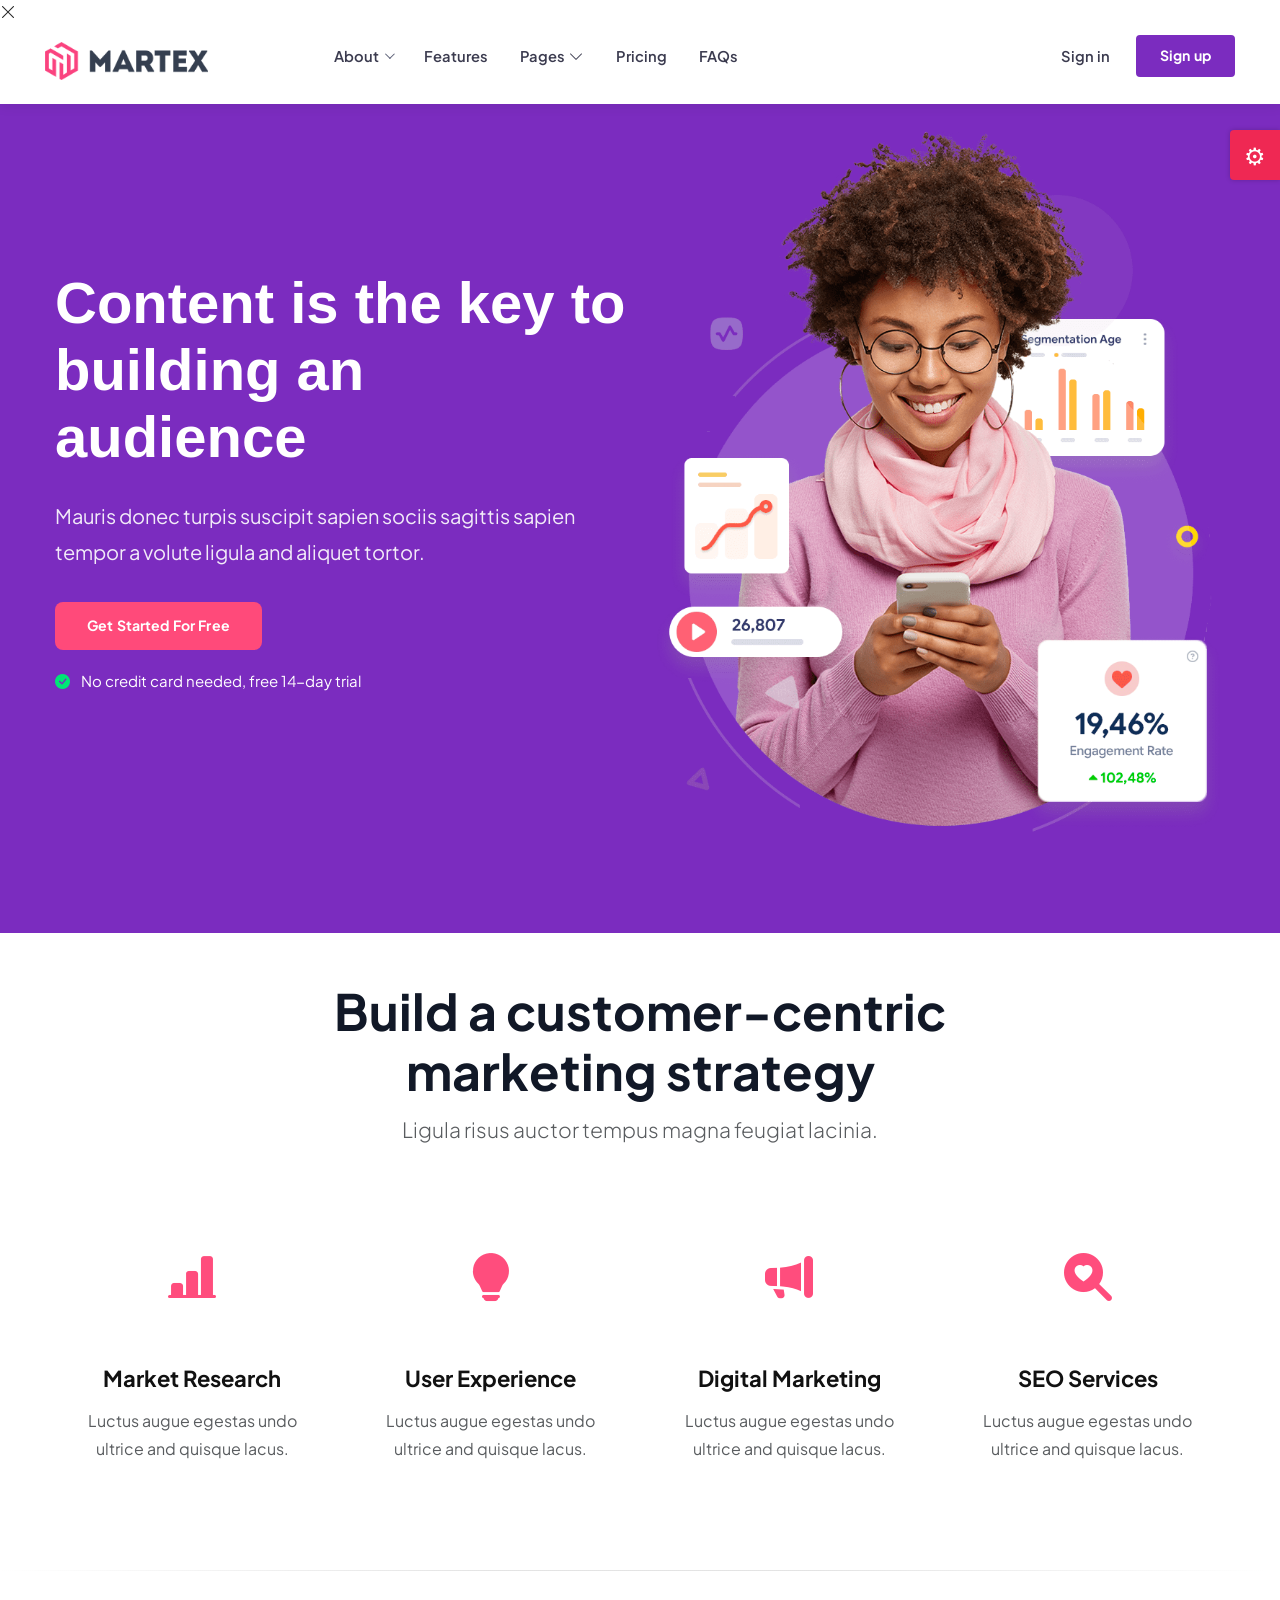
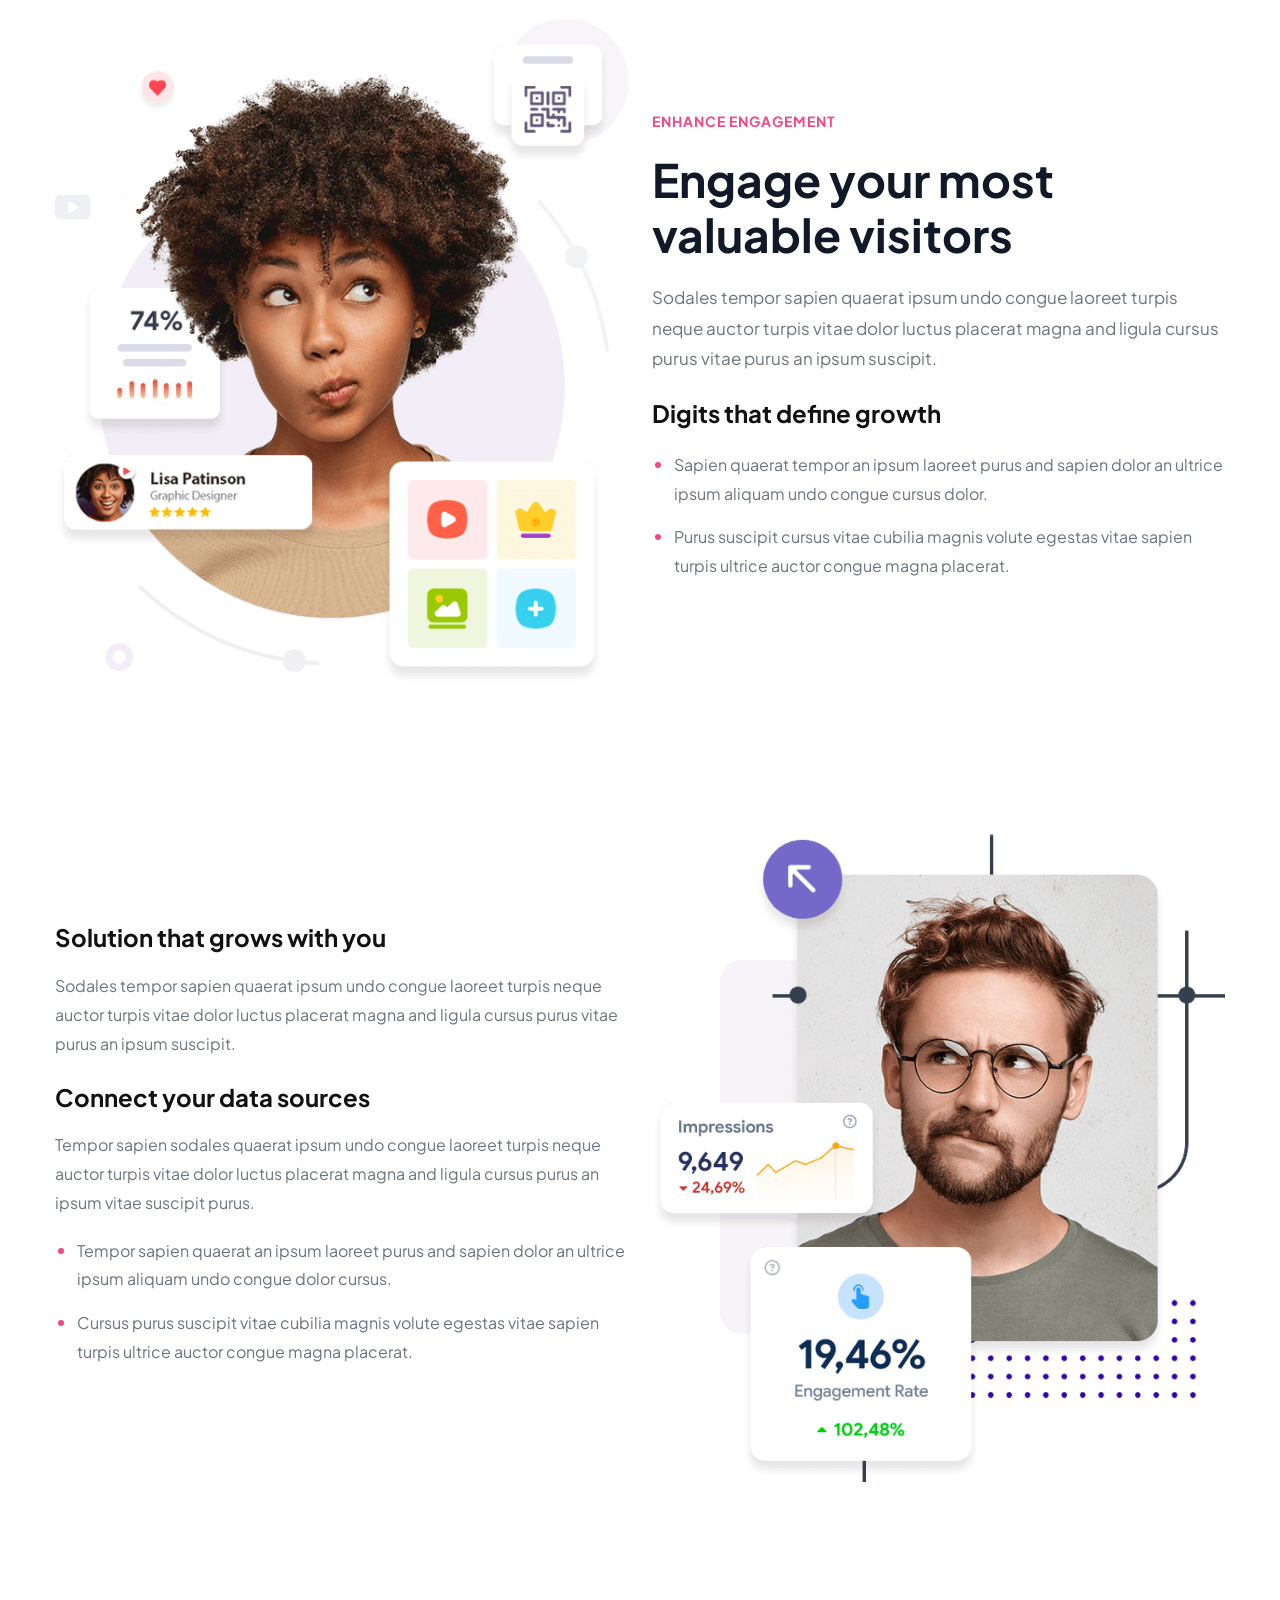
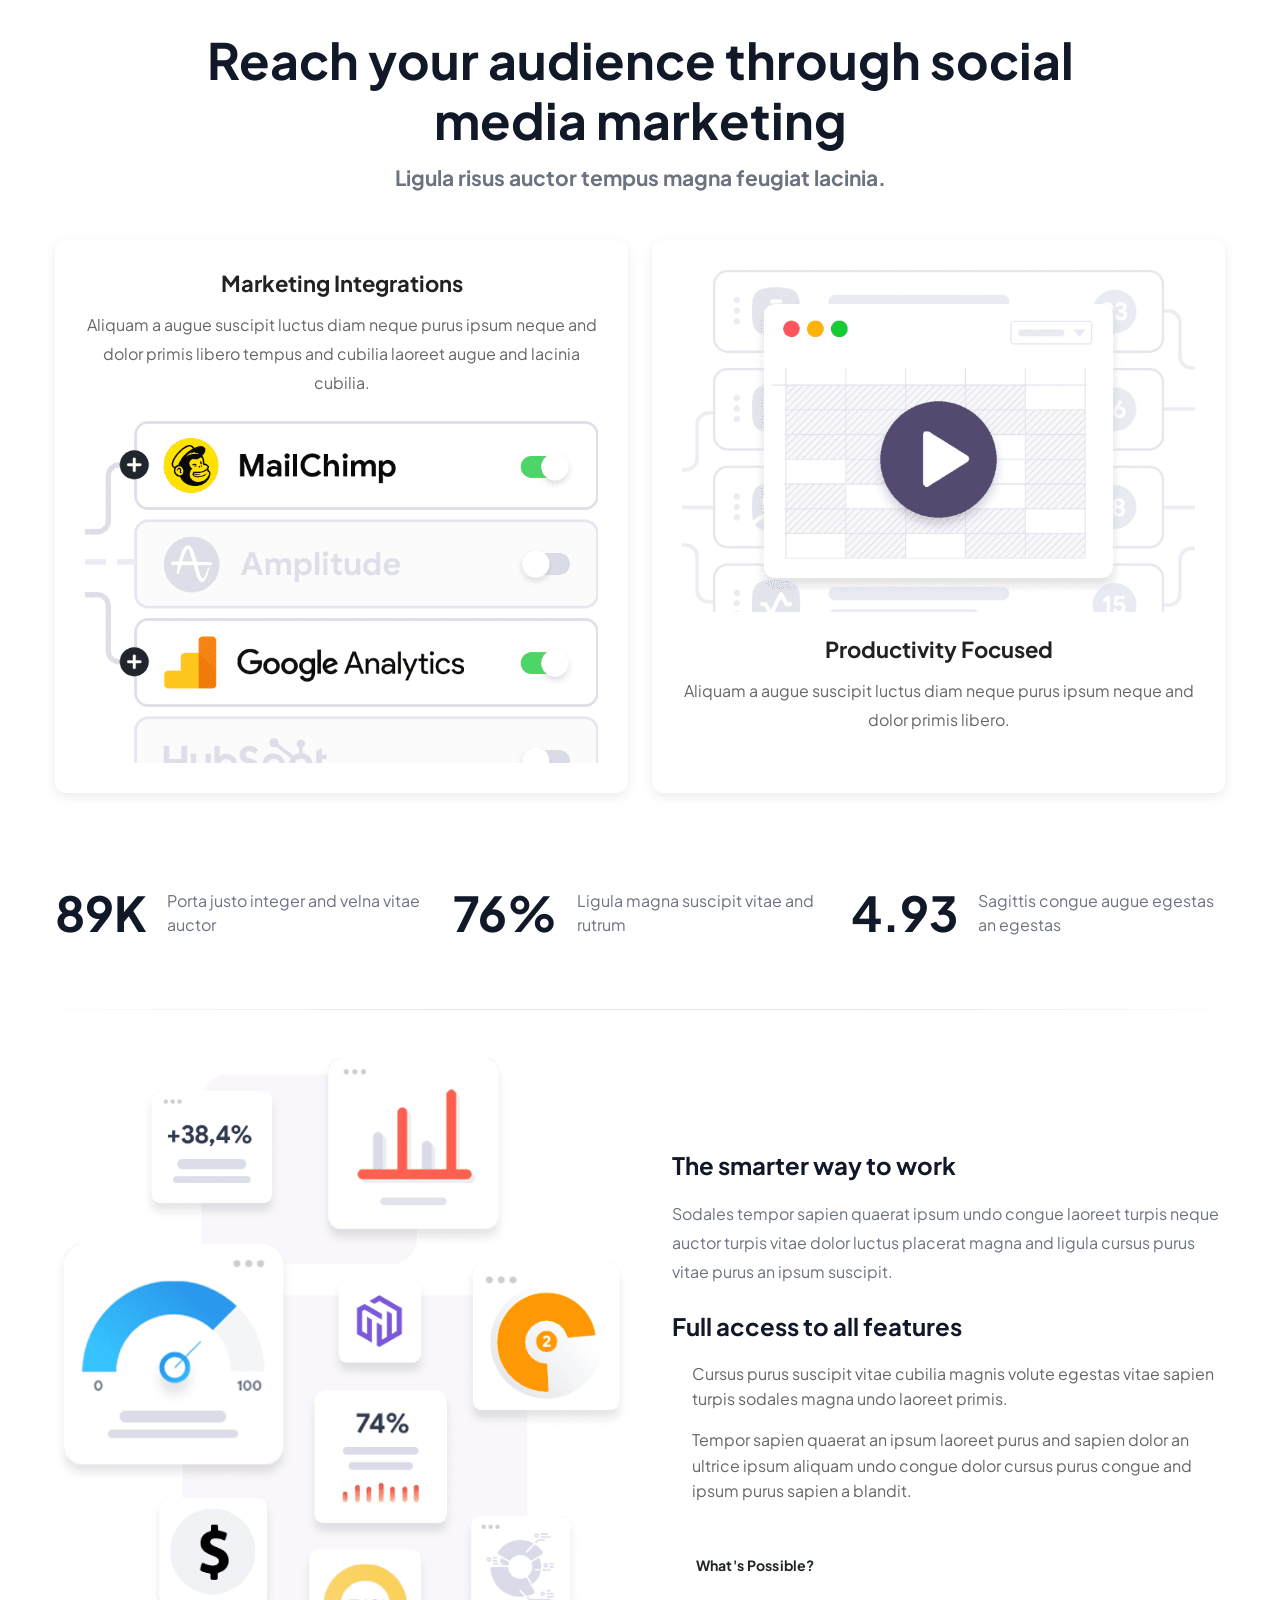
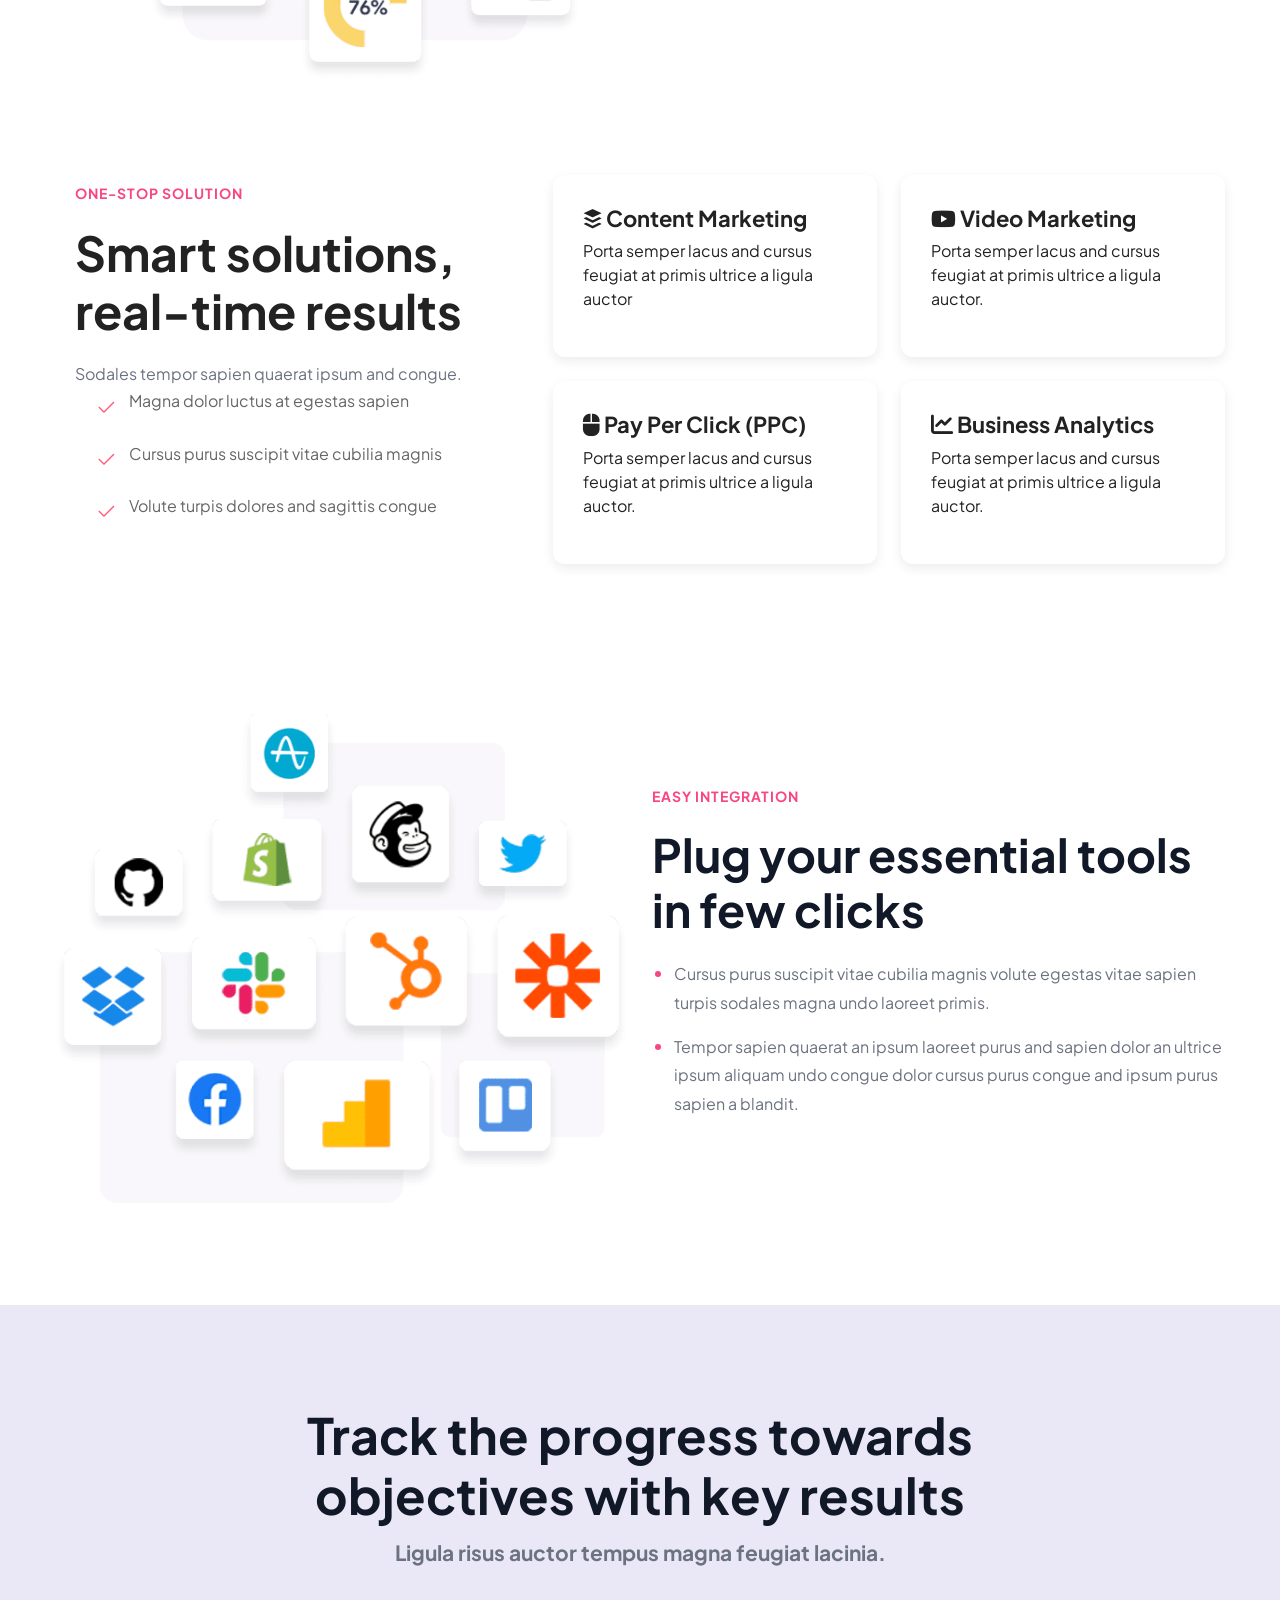
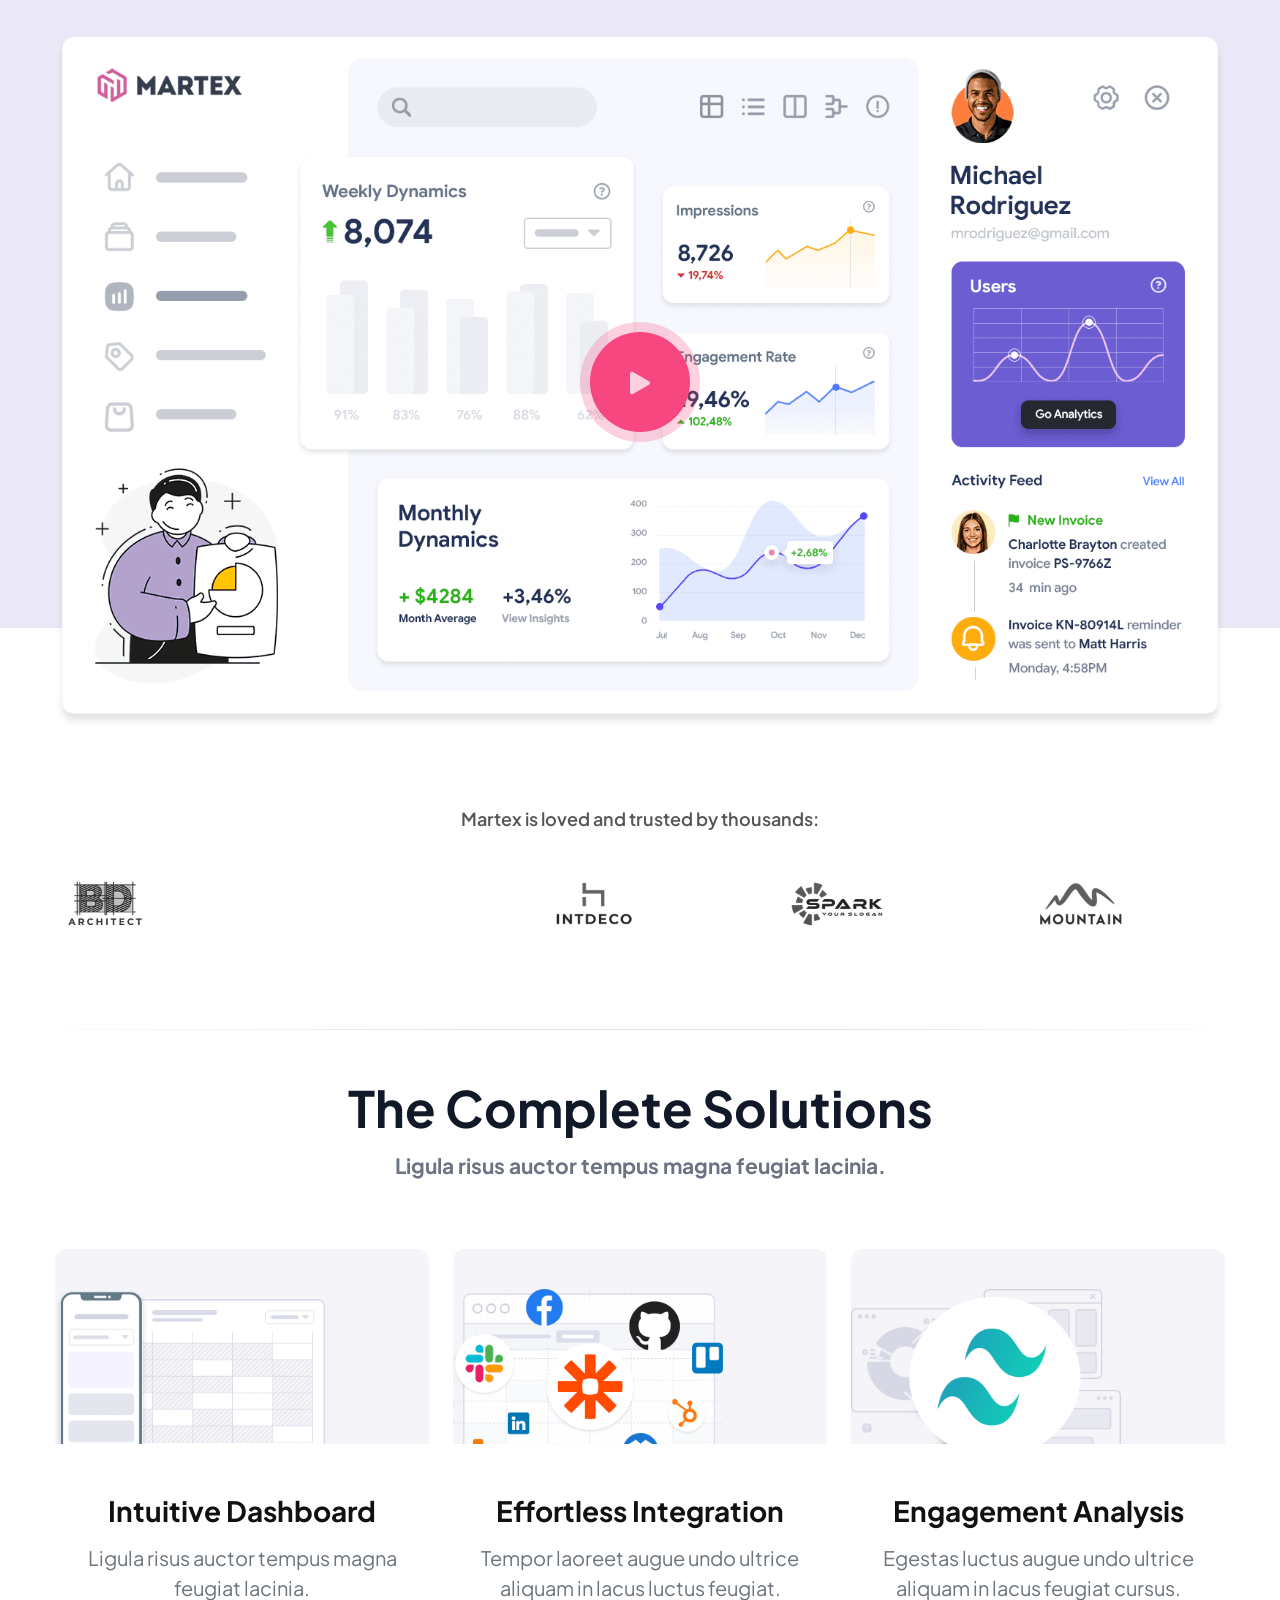
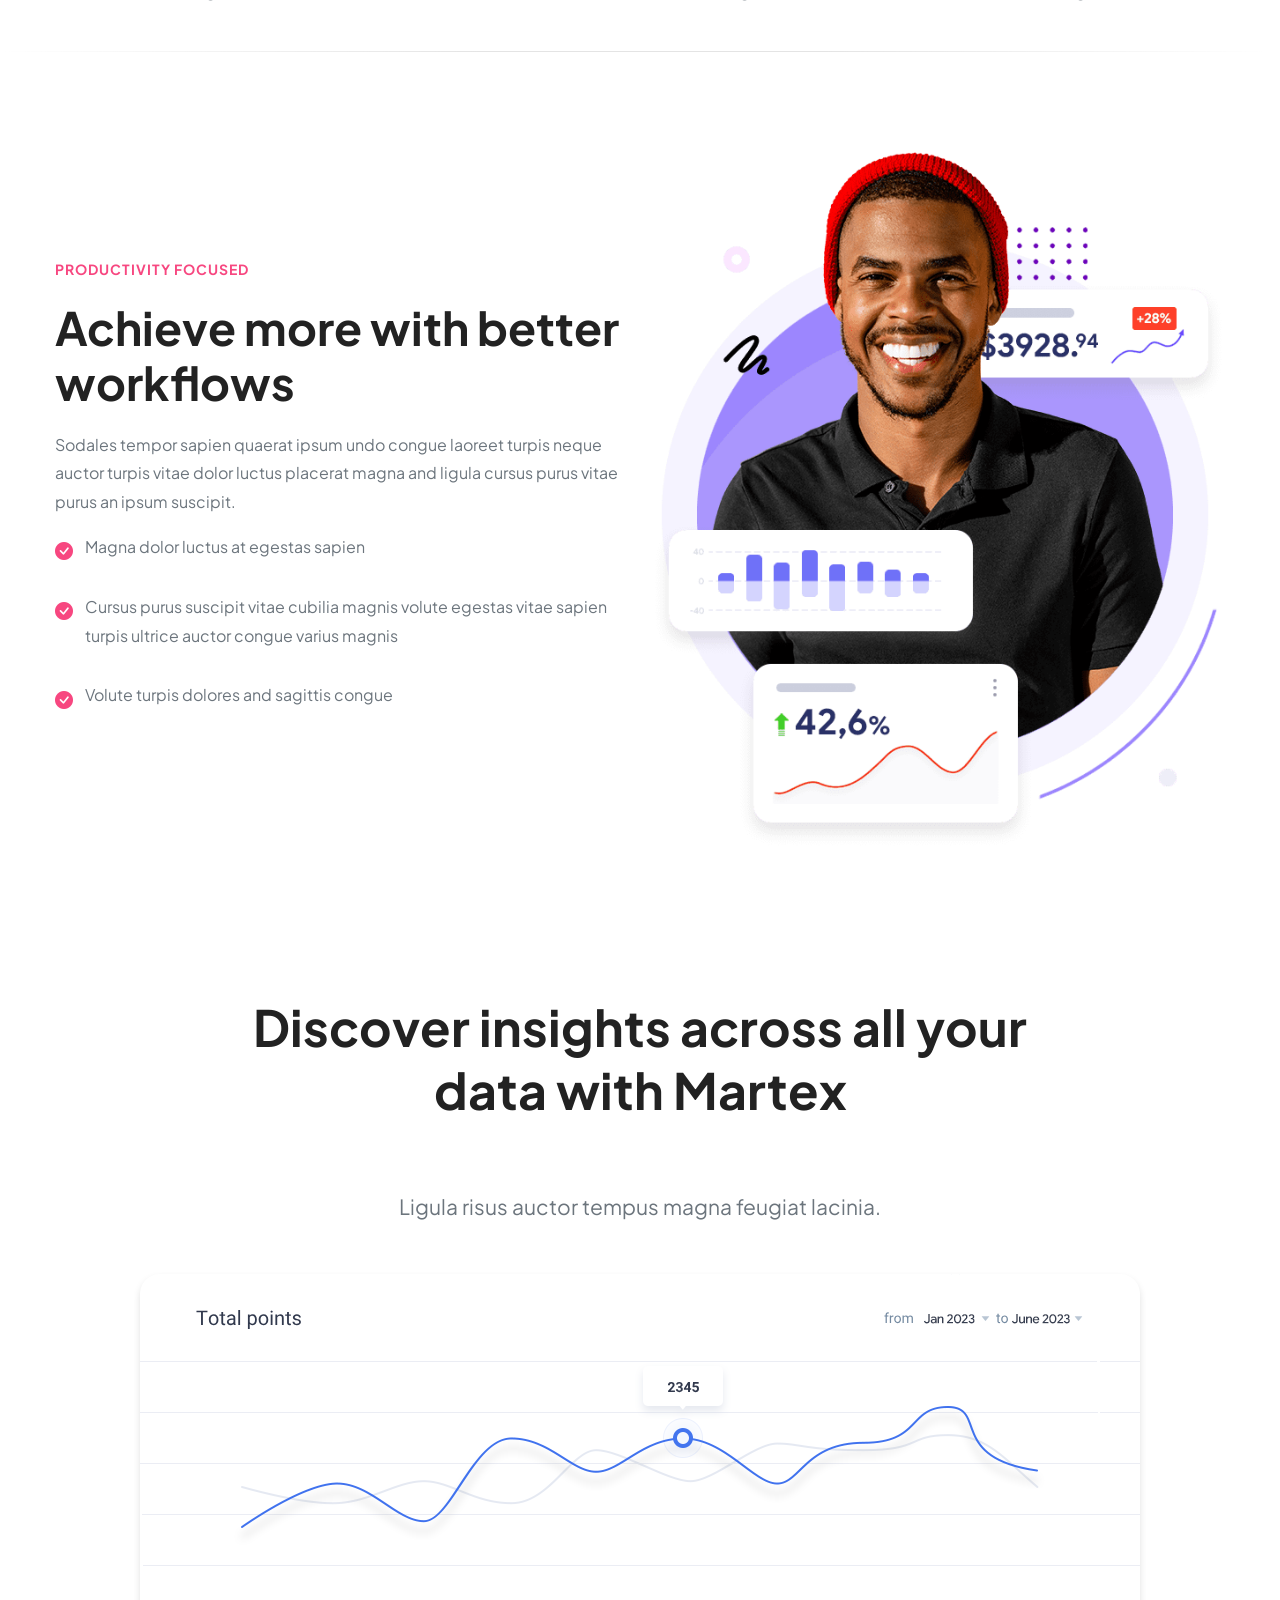
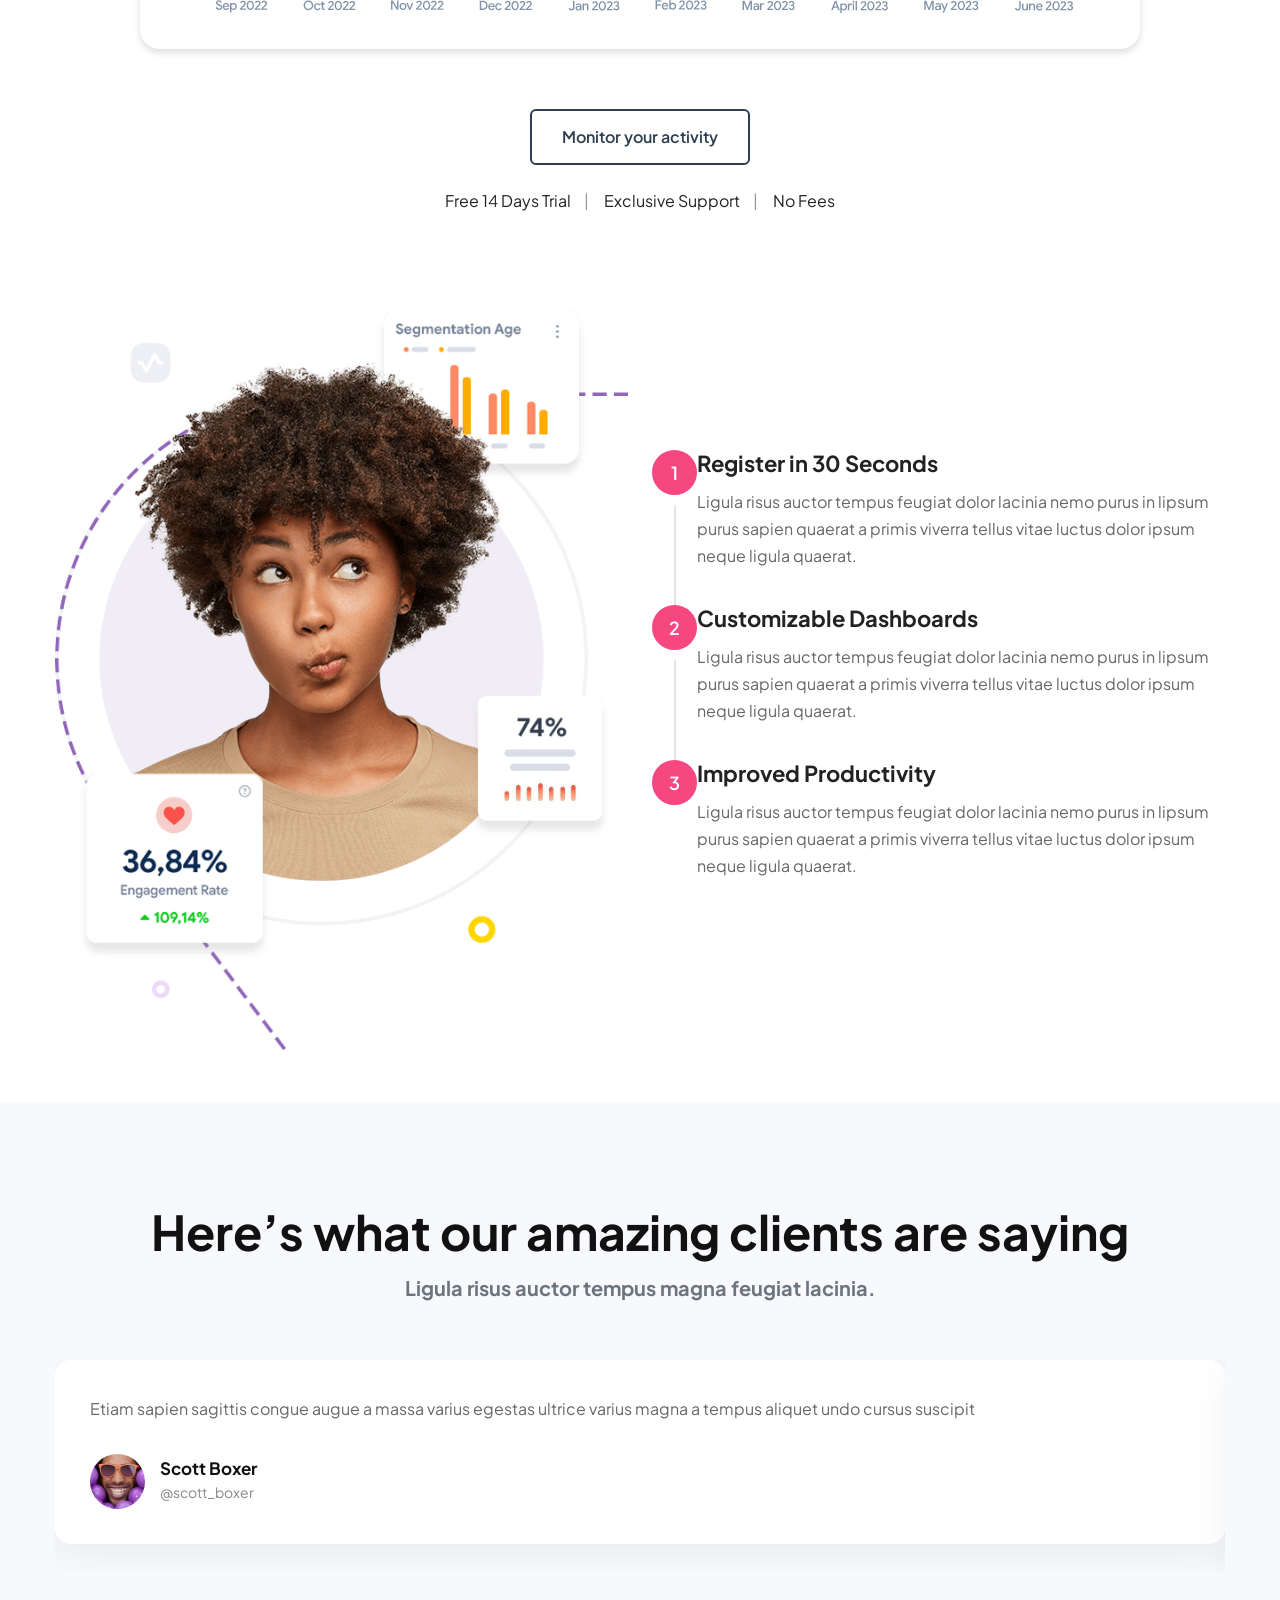
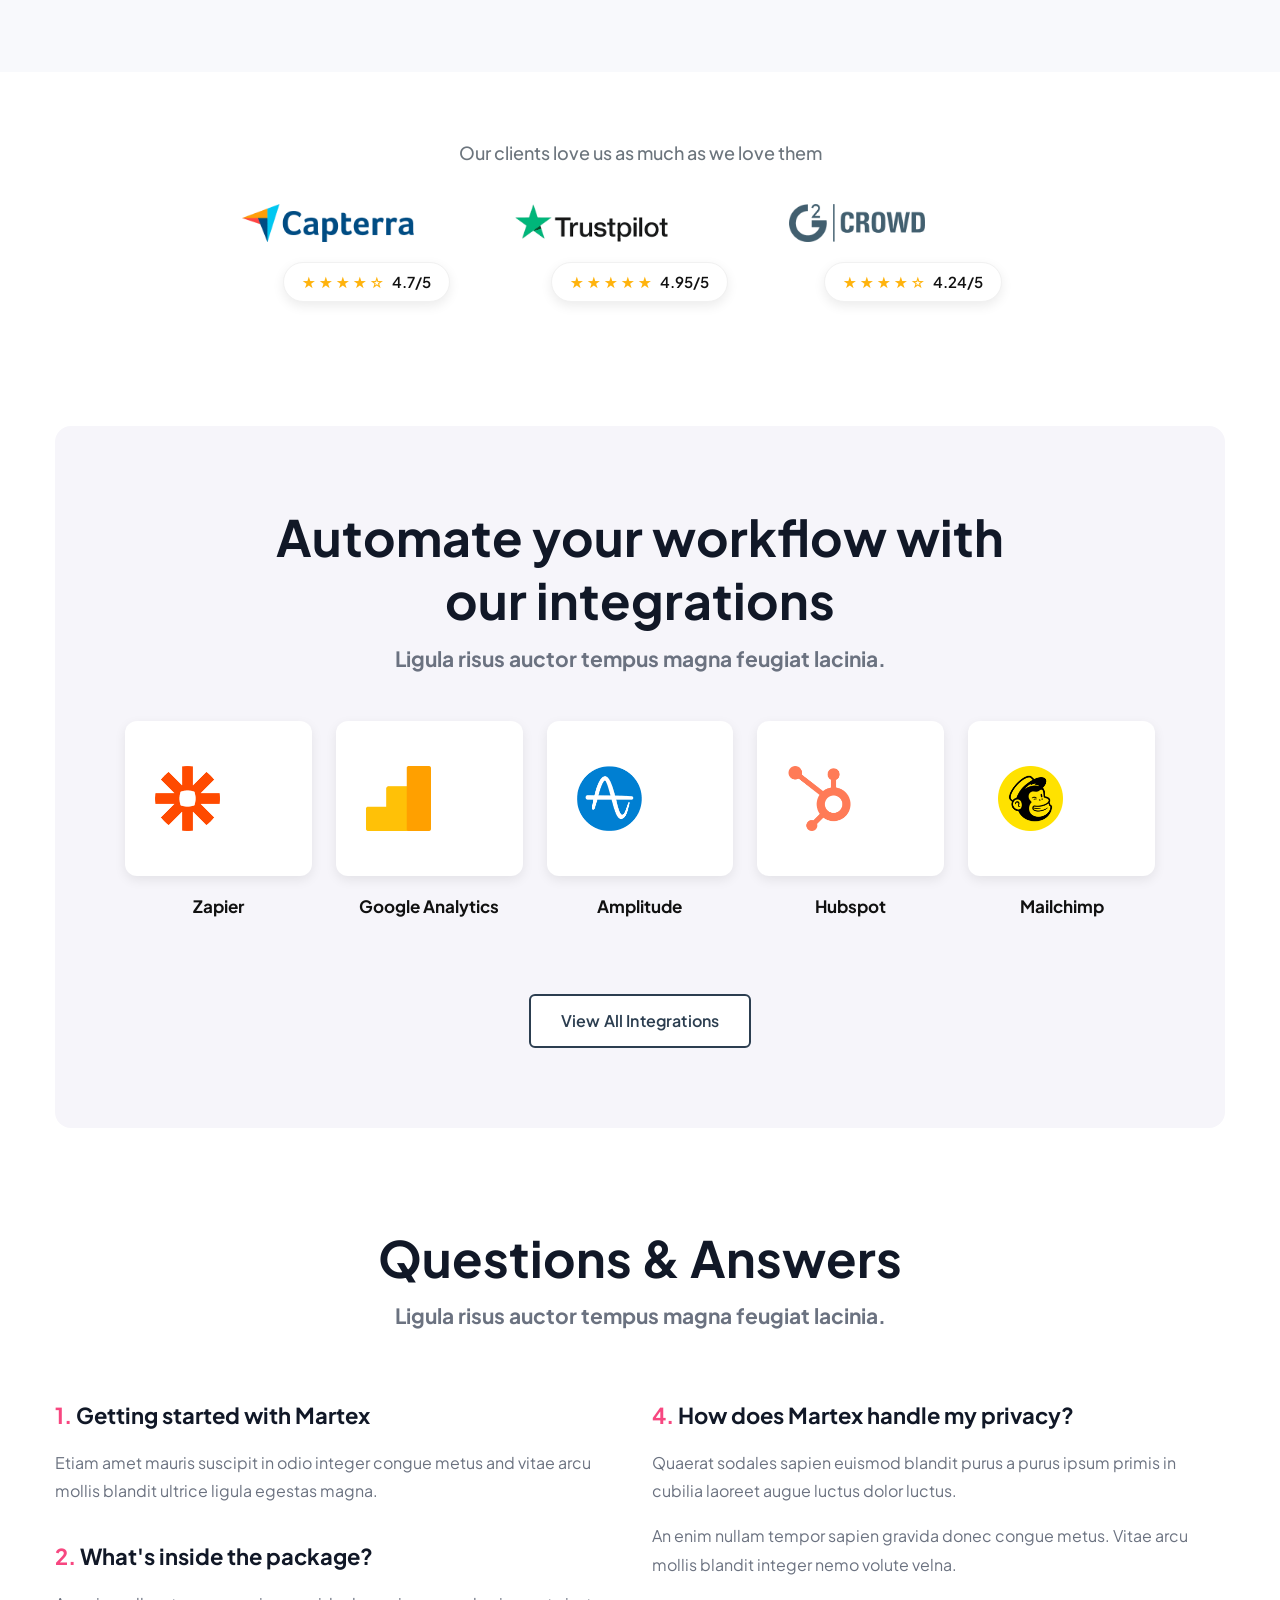
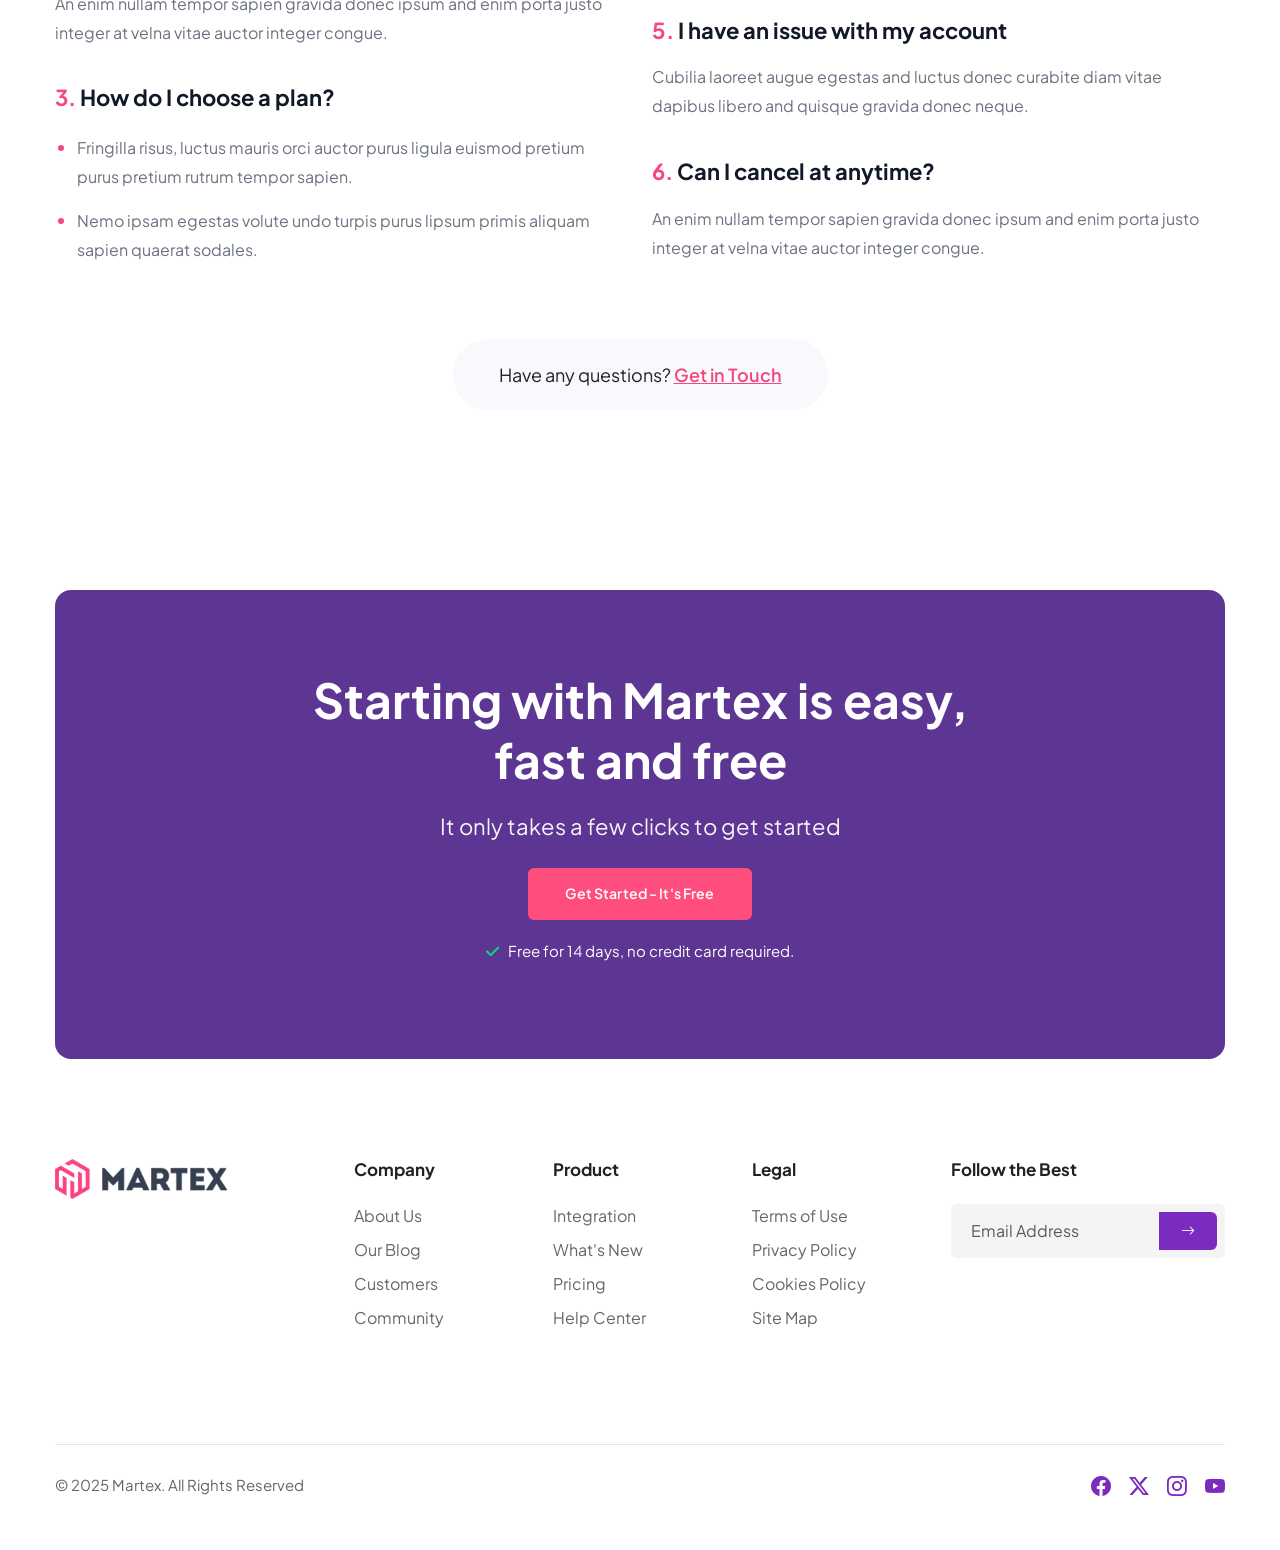
==== commit e8607c54: "Code Update" ====
--- a/index.html
+++ b/index.html
@@ -98,6 +98,7 @@
 
         <!-- Desktop nav -->
         <div class="wsmainfull menu clearfix" id="wsmainfull">
+          <div class="wsmenu-close-btn" id="wsmenu-close"><i class="bi bi-x-lg"></i></div>
           <div class="wsmainwp clearfix">
 
             <!-- Logo: dark version (white bg) -->
--- a/css/responsive-style.css
+++ b/css/responsive-style.css
@@ -1,33 +1,68 @@
 
-@media (max-width: 991px) {
-
-  /* Show mobile bar */
+/* ==========================================================================
+   RESPONSIVE — Tablet & Mobile (≤ 991px)
+   ========================================================================== */
+@media (max-width: 991px) {
+
+  /* 1. Show mobile header bar and align elements */
   .wsmobileheader {
-    display: flex;
-  }
-
-  /* Desktop logo hidden */
+    display: flex !important;
+    align-items: center;
+    justify-content: space-between;
+    padding: 12px 20px;
+  }
+
+  #wsnavtoggle {
+    margin-left: auto !important;
+    margin-right: 0 !important;
+  }
+
   .desktoplogo {
     display: none !important;
   }
 
-  /* Main wrapper becomes a slide-in drawer */
+  /* 2. Main wrapper becomes a slide-in drawer from the RIGHT side */
   .wsmainfull {
     position: fixed;
     top: 0;
-    left: -280px;
+    left: auto !important;       
+    right: -280px !important;    
     width: 280px;
     height: 100vh;
     background: var(--white);
-    box-shadow: 4px 0 30px rgba(0, 0, 0, .15);
+    box-shadow: -4px 0 30px rgba(0, 0, 0, .15); 
     overflow-y: auto;
-    padding: 70px 0 40px;
-    transition: left 0.35s cubic-bezier(0.4, 0, 0.2, 1);
+    padding: 60px 0 40px; 
+    transition: right 0.35s cubic-bezier(0.4, 0, 0.2, 1) !important; 
     z-index: 1032;
   }
 
   .wsmainfull.open {
-    left: 0;
+    right: 0 !important;
+    left: auto !important;
+  }
+
+  /* Close Button Inside Menu Drawer */
+  .wsmenu-close-btn {
+    position: absolute;
+    top: 15px;
+    left: 20px; 
+    font-size: 24px;
+    color: var(--text-nav);
+    cursor: pointer;
+    z-index: 10;
+    width: 35px;
+    height: 35px;
+    display: flex;
+    align-items: center;
+    justify-content: center;
+    border-radius: 50%;
+    background: rgba(0, 0, 0, 0.05);
+    transition: background 0.2s;
+  }
+
+  .wsmenu-close-btn:hover {
+    background: rgba(0, 0, 0, 0.1);
   }
 
   .wsmainwp {
@@ -36,7 +71,7 @@
     display: block;
   }
 
-  /* Overlay */
+  /* 3. Overlay backdrop layer */
   .overlapblackbg {
     display: block;
     position: fixed;
@@ -48,7 +83,7 @@
     transition: opacity 0.35s ease, visibility 0.35s ease;
   }
 
-  .wsmainfull.open~.overlapblackbg,
+  .wsmainfull.open ~ .overlapblackbg,
   .wsmenu.open .overlapblackbg {
     opacity: 1;
     visibility: visible;
@@ -69,13 +104,16 @@
   .wsmenu-list>li {
     height: auto;
     border-bottom: 1px solid var(--border);
+    position: relative; 
   }
 
   .wsmenu-list>li>a.h-link {
     padding: 14px 22px;
     font-size: 0.95rem;
     color: var(--text-nav);
+    display: flex;
     justify-content: space-between;
+    text-align: left !important; /* મેઈન લિંક ટેક્સ્ટ પણ ડાબી બાજુ રહેશે */
   }
 
   /* Click toggle for mobile sub-menus */
@@ -106,57 +144,123 @@
     transform: rotate(-135deg);
   }
 
-  /* Sub-menu mobile */
+  /* ─── 4. Sub-menu mobile (ડાબી બાજુ અલાઈનમેન્ટ) ─── */
   .sub-menu {
     position: static !important;
     display: none !important;
-    box-shadow: none;
-    border: none;
-    border-radius: 0;
-    padding: 0;
-    background: var(--light-bg);
+    box-shadow: none !important;
+    border: none !important;
+    border-radius: 0 !important;
+    padding: 0 !important;
+    background: var(--light-bg) !important;
+    visibility: visible !important;
+    opacity: 1 !important;
+    transform: none !important;
+    width: 100% !important;
   }
 
   .sub-menu.mobile-open {
     display: block !important;
   }
 
+  .sub-menu li {
+    display: block !important;
+    float: none !important;
+  }
+
   .sub-menu li a {
-    padding: 11px 22px 11px 36px;
-    border-bottom: 1px solid var(--border);
-    font-size: 0.88rem;
-  }
-
-  /* Mega menu mobile */
+    padding: 12px 22px 12px 36px !important; /* ડાબી બાજુ પરફેક્ટ જગ્યા */
+    border-bottom: 1px solid var(--border) !important;
+    font-size: 0.88rem !important;
+    display: block !important;
+    color: var(--text-nav) !important;
+    text-align: left !important; /* લિંક્સ ડાબી બાજુથી શરૂ થશે */
+  }
+
+  /* ─── 5. Mega menu mobile (Pages ના ઓપ્શન્સ ડાબી બાજુ સેટ) ─── */
   .wsmegamenu {
     position: static !important;
-    display: none !important;
-    transform: none !important;
+    display: none !important; 
     width: 100% !important;
     max-width: 100% !important;
-    box-shadow: none;
-    border: none;
-    border-radius: 0;
-    padding: 10px 0 0;
-    background: var(--light-bg);
+    box-shadow: none !important;
+    border: none !important;
+    border-radius: 0 !important;
+    padding: 10px 0 !important;
+    background: var(--light-bg) !important;
+    visibility: visible !important;
+    opacity: 1 !important;
+    transform: none !important;
   }
 
   .wsmegamenu.mobile-open {
     display: block !important;
   }
 
+  /* ફ્લેક્સ લેઆઉટ હટાવીને નોર્મલ બ્લોક કરવો */
+  .wsmegamenu .row,
   .wsmegamenu .flex {
-    flex-direction: column;
-  }
-
+    display: block !important;
+    width: 100% !important;
+    margin: 0 !important;
+    padding: 0 !important;
+  }
+
+  /* ગ્રીડ કૉલમ્સ સિંગલ લિસ્ટમાં કન્વર્ટ થશે */
+  .wsmegamenu [class*="col-"],
   .wsmegamenu .lg\:w-3\/12 {
-    width: 100%;
-    padding: 0;
-  }
-
+    width: 100% !important;
+    max-width: 100% !important;
+    flex: 0 0 100% !important;
+    padding: 0 !important;
+    margin: 0 0 10px 0 !important; 
+    display: block !important;
+  }
+
+  /* હેડિંગ ટેક્સ્ટ ડાબી બાજુ સેટ કર્યો */
+  .wsmegamenu h7, 
+  .wsmegamenu .title {
+    font-size: 14px !important;
+    font-weight: 700 !important;
+    padding: 12px 22px 6px 36px !important; /* ડાબી બાજુ પરફેક્ટ પેડિંગ */
+    margin: 0 !important;
+    display: block !important;
+    color: var(--text-nav) !important;
+    text-align: left !important; /* હેડિંગ ડાબી બાજુ રહેશે */
+  }
+
+  .wsmegamenu .link-list {
+    display: block !important;
+    width: 100% !important;
+    padding: 0 !important;
+    margin: 0 !important;
+    list-style: none !important;
+  }
+
+  .wsmegamenu .link-list li {
+    display: block !important;
+    width: 100% !important;
+    float: none !important;
+    padding: 0 !important;
+    margin: 0 !important;
+  }
+
+  /* લિંક્સનો આખો ટેક્સ્ટ પ્રોપર ડાબી બાજુ સેટ કર્યો */
   .wsmegamenu .link-list li a {
-    padding: 10px 22px 10px 36px;
-    border-bottom: 1px solid var(--border);
+    display: block !important;
+    width: 100% !important;
+    padding: 12px 22px 12px 46px !important; /* સબ-લિંક માટે અંદર સ્પેસ આપી */
+    font-size: 0.88rem !important;  
+    line-height: normal !important;
+    color: var(--text-nav) !important;
+    border-bottom: 1px solid var(--border) !important; 
+    text-align: left !important;       /* ડાબી બાજુથી લખાણ શરૂ થશે */
+    white-space: normal !important;   /* લખાણ દબાશે કે કપાશે નહીં */
+    transform: none !important;
+  }
+
+  .wsmegamenu .link-list li:last-child a {
+    border-bottom: none !important;
   }
 
   /* Right-side auth links */
@@ -177,13 +281,19 @@
   }
 }
 
-/* ════════════════════════════════════════════════════════════
-   RESPONSIVE — Small Mobile ≤ 575px
-   ════════════════════════════════════════════════════════════ */
+/* ==========================================================================
+   RESPONSIVE — Small Mobile (≤ 575px)
+   ========================================================================== */
 @media (max-width: 575px) {
   .wsmainfull {
     width: 260px;
-    left: -260px;
+    right: -260px !important;
+    left: auto !important;
+  }
+  
+  .wsmainfull.open {
+    right: 0 !important;
+    left: auto !important;
   }
 
   .wsmobileheader {
@@ -194,7 +304,6 @@
     max-height: 30px;
   }
 }
-
 @media (max-width: 991px) {
   .hero-section {
     padding: 100px 0 60px;
@@ -868,73 +977,3 @@
 
 
 
-/* Mobile Header */
-.wsmobileheader{
-    display:none;
-}
-
-@media (max-width:991px){
-
-    .wsmobileheader{
-        display:flex;
-        justify-content:space-between;
-        align-items:center;
-        height:70px;
-        padding:0 20px;
-        background:#fff;
-        width:100%;
-    }
-
-    .desktoplogo{
-        display:none;
-    }
-
-    #wsnavtoggle{
-        display:flex;
-        align-items:center;
-        justify-content:center;
-        width:40px;
-        height:40px;
-        cursor:pointer;
-    }
-
-    .wsmenu{
-        position:fixed;
-        top:70px;
-        left:-100%;
-        width:280px;
-        height:100vh;
-        background:#fff;
-        transition:.4s;
-        overflow-y:auto;
-        z-index:999;
-    }
-
-    .wsmenu.active{
-        left:0;
-    }
-
-    .wsmenu-list{
-        display:flex;
-        flex-direction:column;
-        padding:20px;
-    }
-
-    .wsmenu-list li{
-        width:100%;
-        margin-bottom:10px;
-    }
-
-    .sub-menu,
-    .wsmegamenu{
-        position:static;
-        display:none;
-        width:100%;
-        box-shadow:none;
-    }
-
-    .sub-menu.active,
-    .wsmegamenu.active{
-        display:block;
-    }
-}
